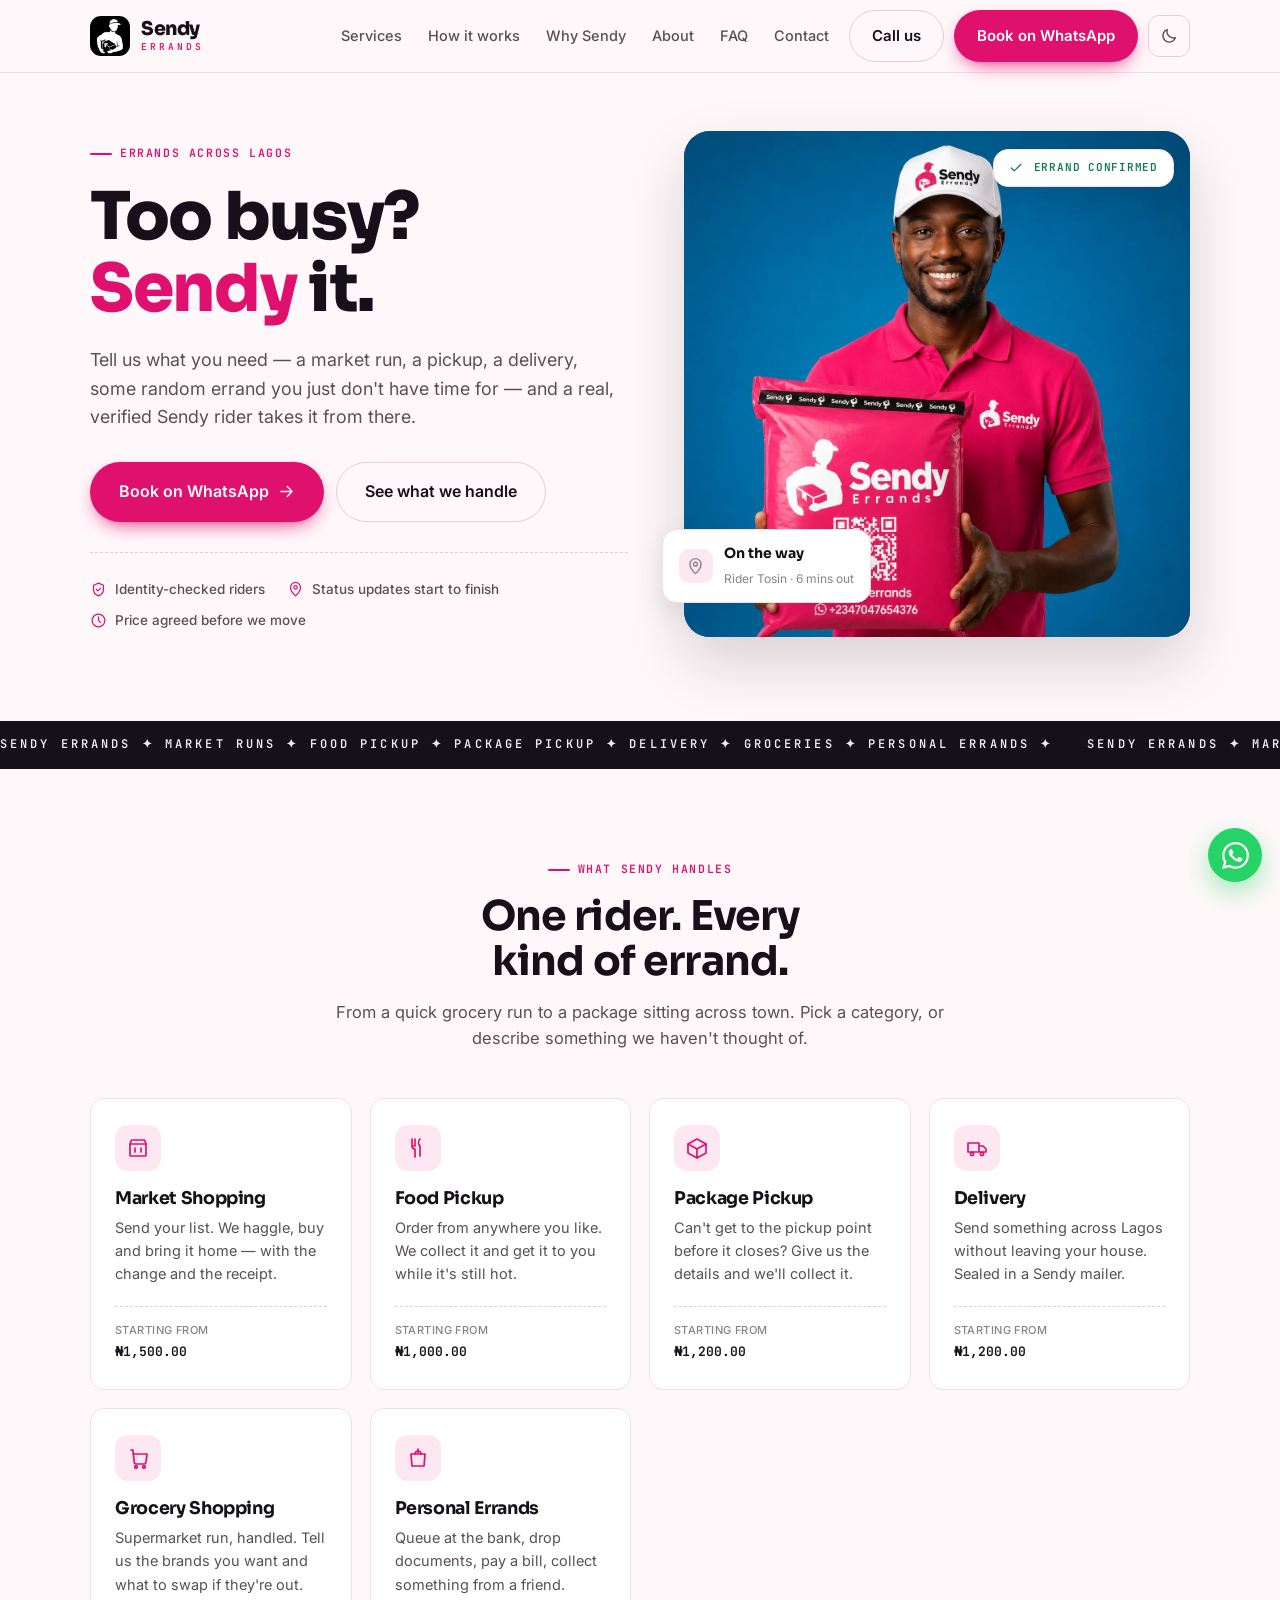
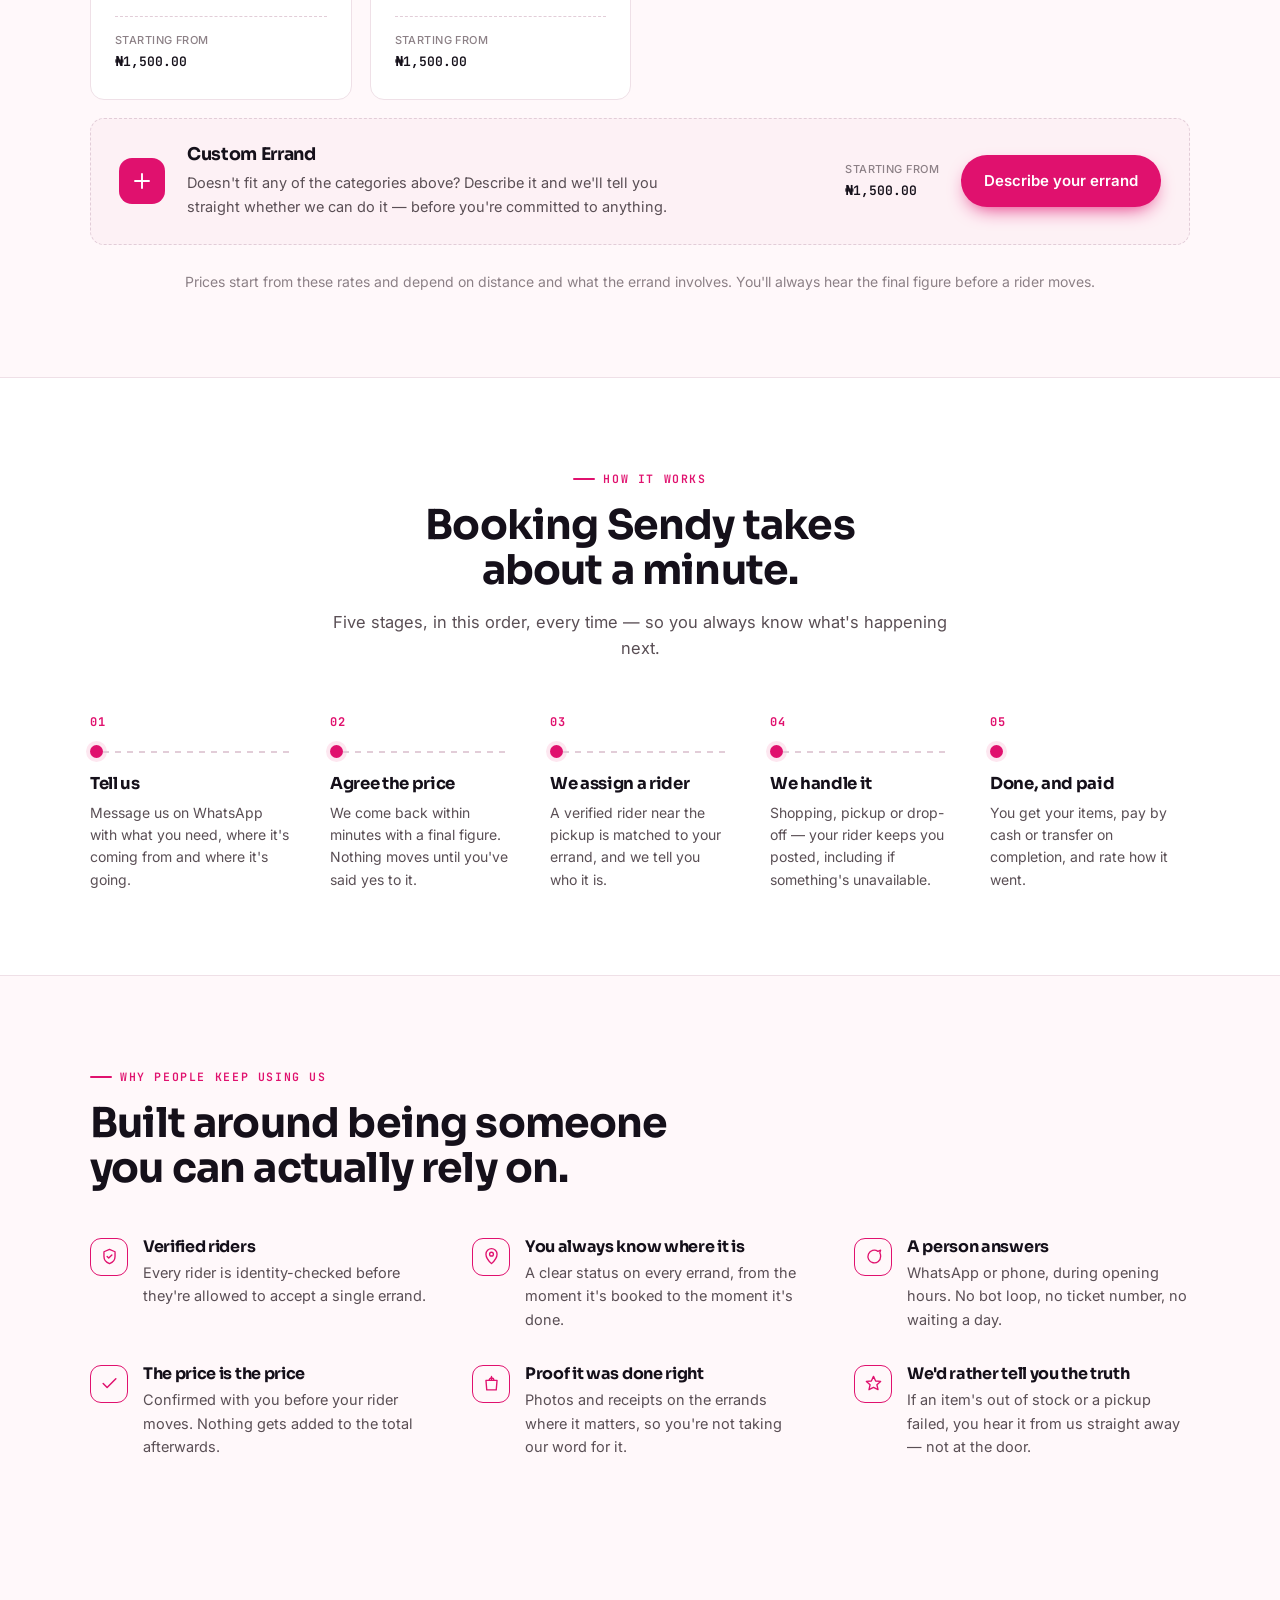
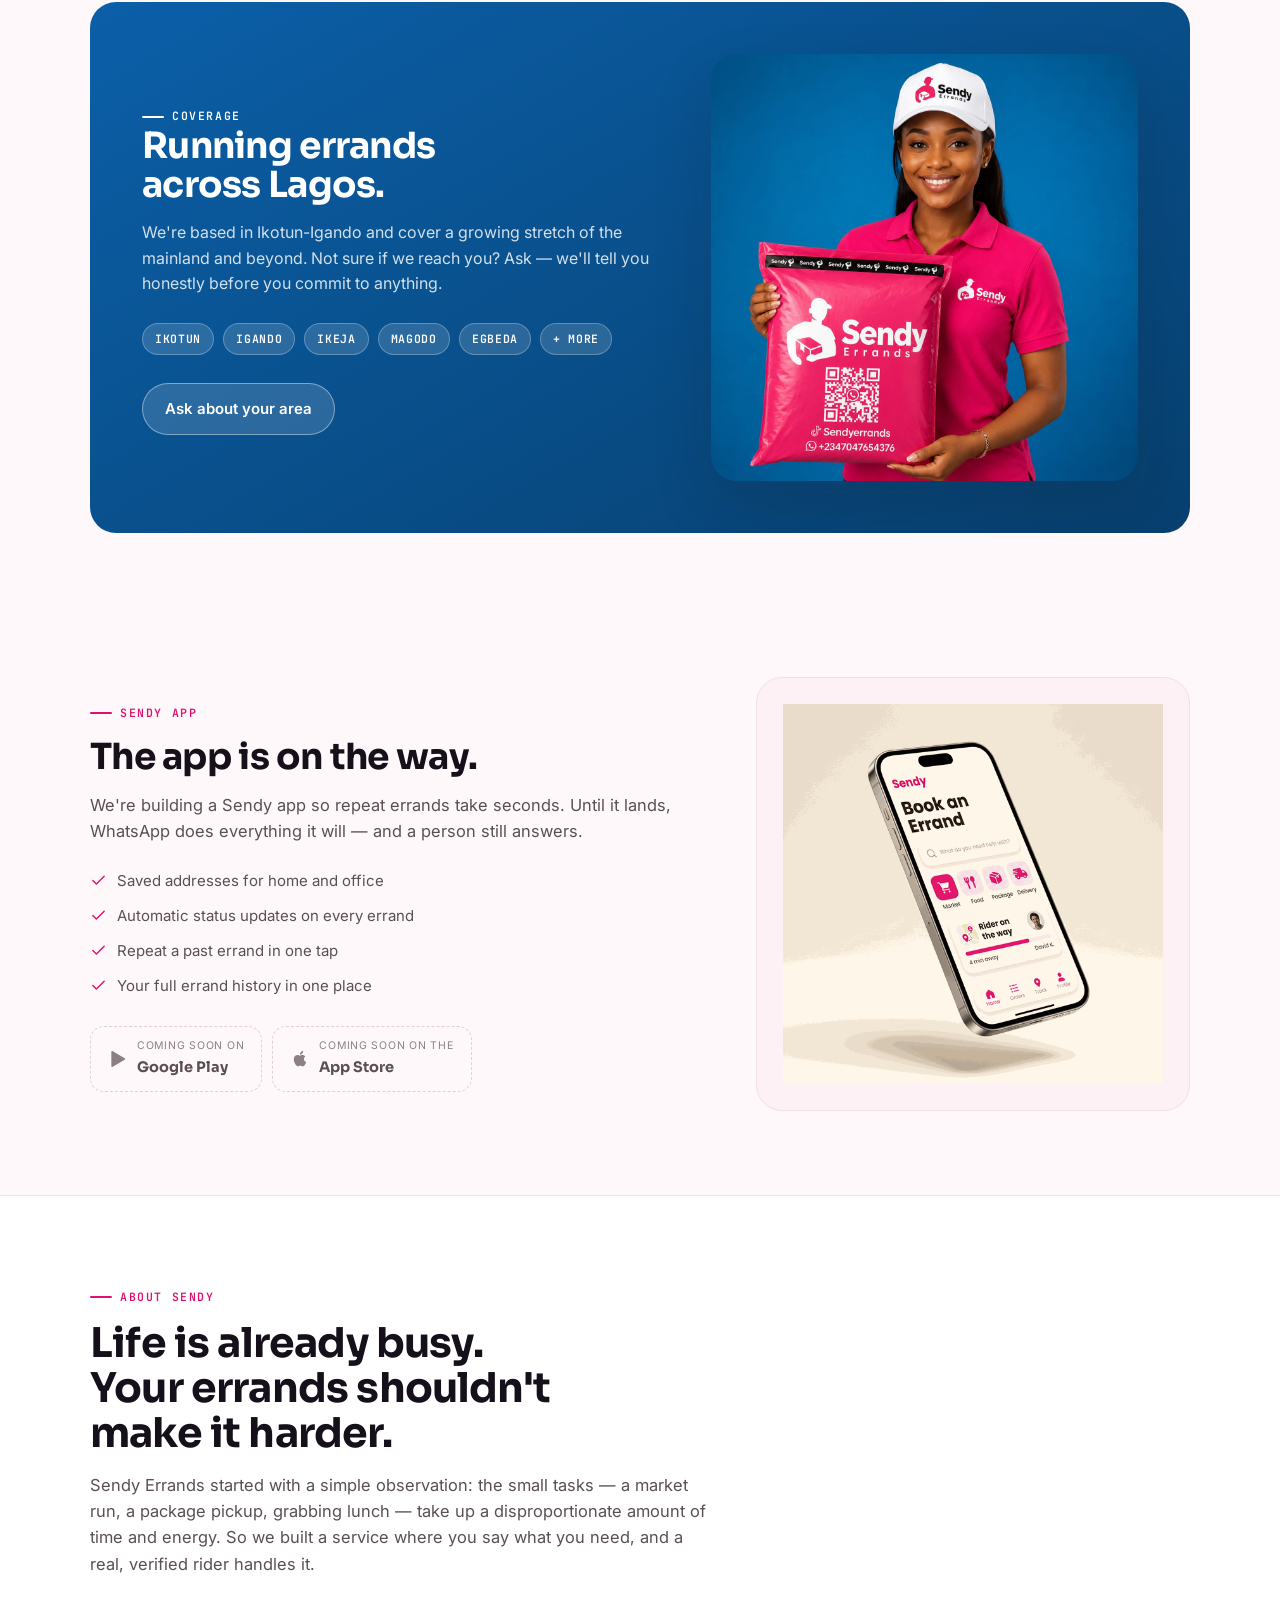
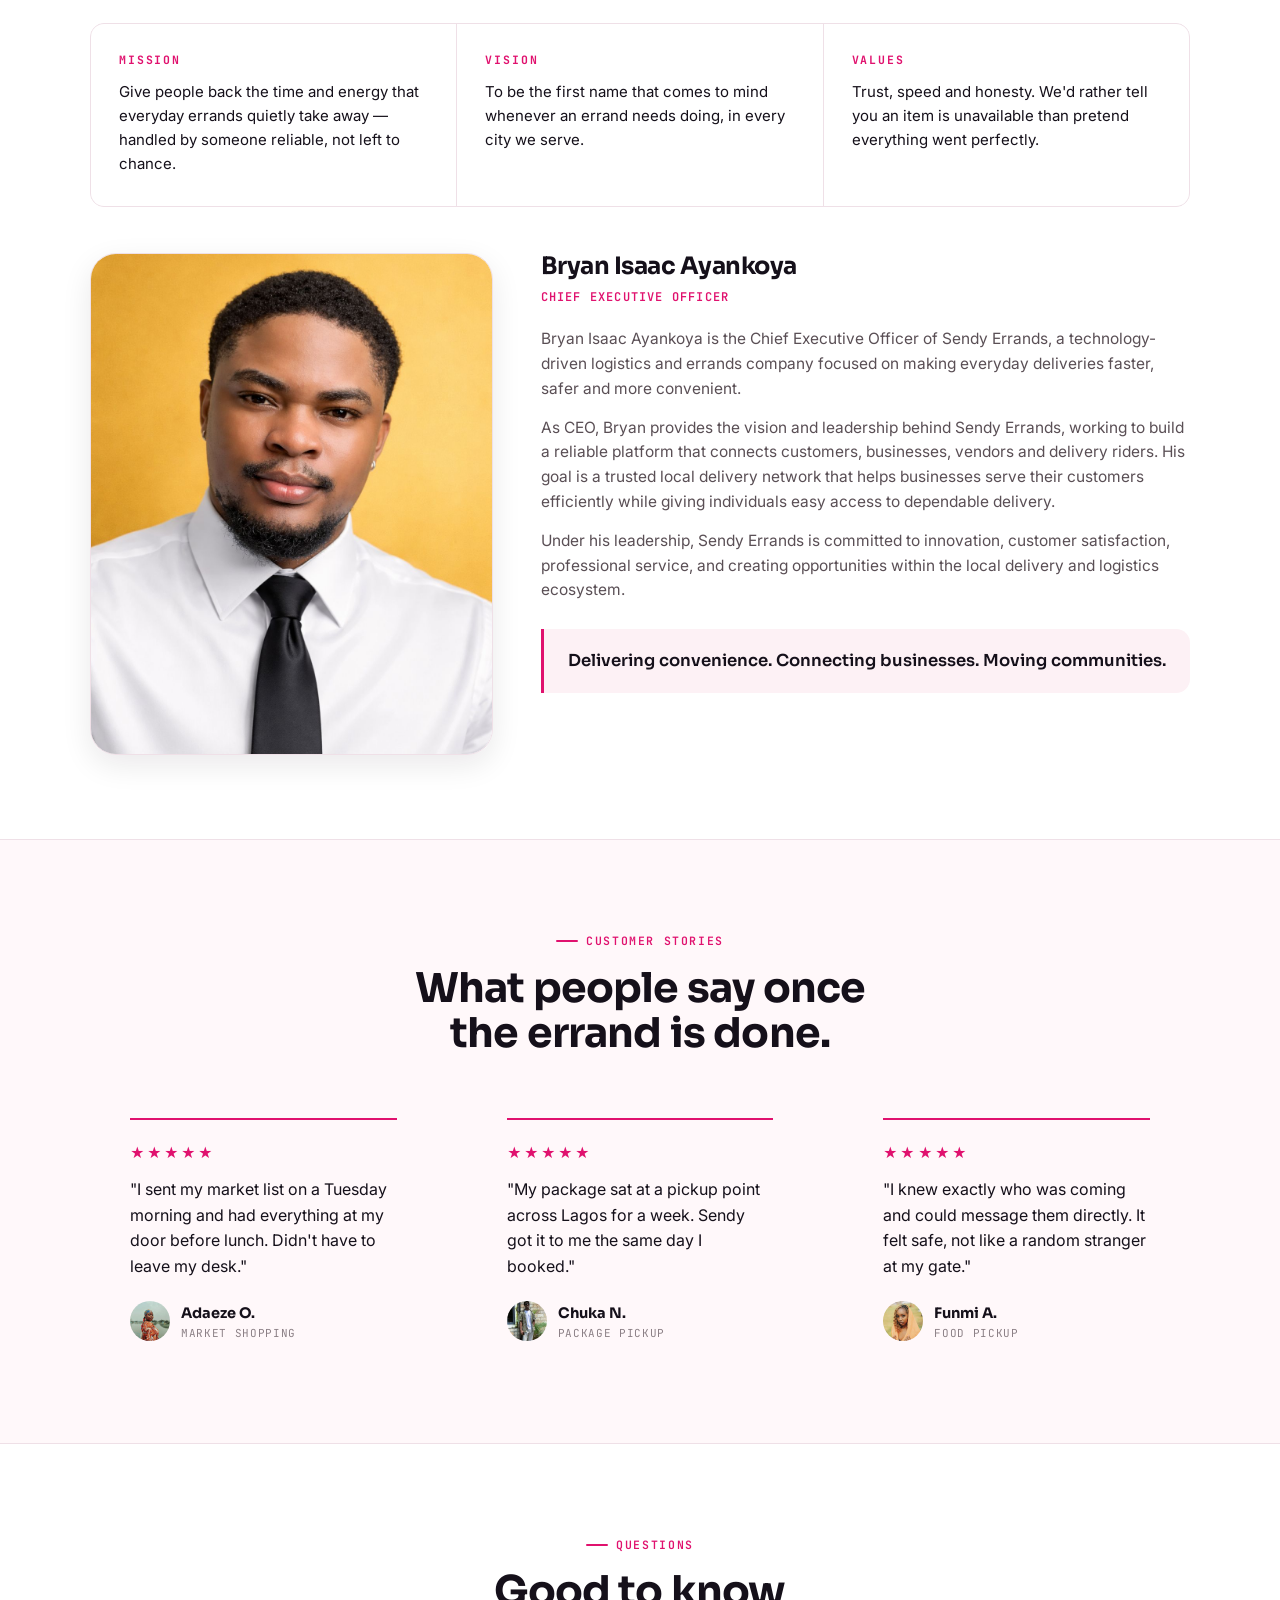
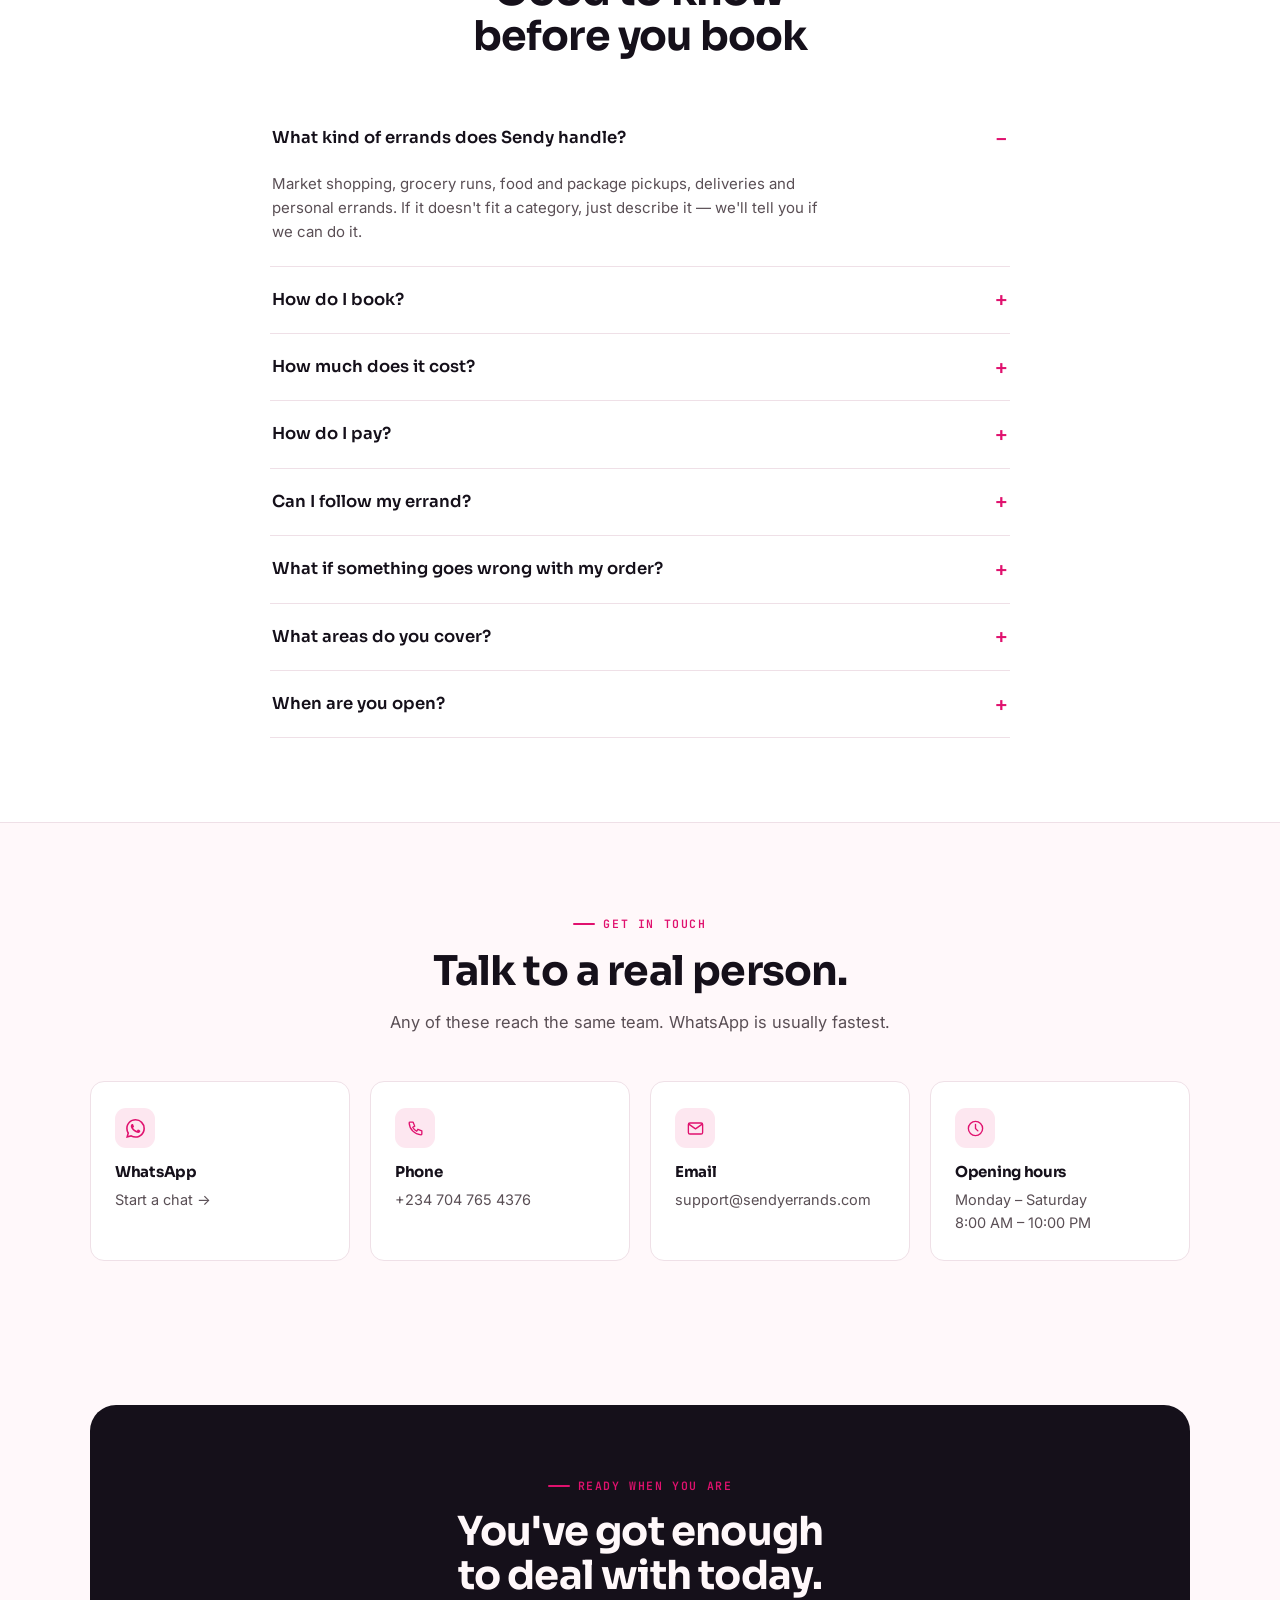
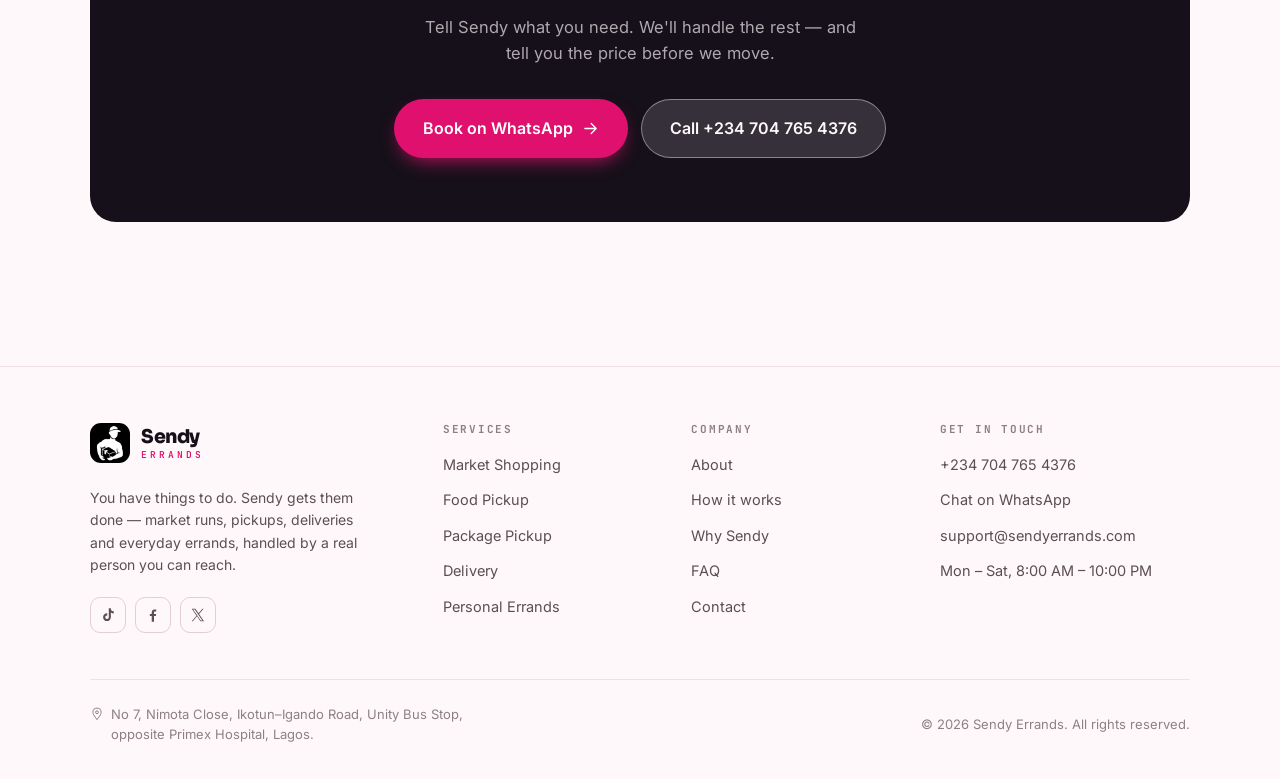
==== index.html @ 9f9f59c5 "Keep the reasoning out of the shipped page The comments explaining the removed stats strip ship to e" ====
<!doctype html>
<html lang="en">
<head>
<meta charset="utf-8">
<meta name="viewport" content="width=device-width, initial-scale=1, viewport-fit=cover">

<title>Sendy Errands | We handle the errands, you handle life</title>
<meta name="description" content="Market shopping, food and package pickups, deliveries and personal errands across Lagos — booked on WhatsApp in minutes and handled by a real, verified Sendy rider.">
<link rel="canonical" href="https://www.sendyerrands.online/">
<meta name="theme-color" content="#E0116E">

<meta property="og:type" content="website">
<meta property="og:site_name" content="Sendy Errands">
<meta property="og:title" content="Sendy Errands | We handle the errands, you handle life">
<meta property="og:description" content="Market shopping, food and package pickups, deliveries and personal errands across Lagos — booked on WhatsApp in minutes and handled by a real, verified Sendy rider.">
<meta property="og:url" content="https://www.sendyerrands.online/">
<meta property="og:image" content="https://www.sendyerrands.online/assets/images/team-female.jpg">
<meta name="twitter:card" content="summary_large_image">
<meta name="twitter:title" content="Sendy Errands | We handle the errands, you handle life">
<meta name="twitter:description" content="Market shopping, food and package pickups, deliveries and personal errands across Lagos — booked on WhatsApp in minutes and handled by a real, verified Sendy rider.">
<meta name="twitter:image" content="https://www.sendyerrands.online/assets/images/team-female.jpg">

<link rel="icon" href="assets/icons/favicon.png" type="image/png">
<link rel="apple-touch-icon" href="assets/icons/favicon.png">

<script>
/* Applies a saved theme choice before first paint, so a visitor who picked
   light doesn't get a flash of dark (or vice versa) on every page load.
   Wrapped in try/catch: localStorage throws in private windows and when
   site data is blocked, and the page must still render if it does.
   With nothing saved, no attribute is set and prefers-color-scheme decides. */
(function () {
  try {
    var t = localStorage.getItem('sendy-theme');
    if (t === 'light' || t === 'dark') {
      document.documentElement.setAttribute('data-theme', t);
    }
  } catch (e) {}
})();
</script>

<link rel="preconnect" href="https://fonts.googleapis.com">
<link rel="preconnect" href="https://fonts.gstatic.com" crossorigin>
<link rel="stylesheet" href="https://fonts.googleapis.com/css2?family=Sora:wght@500;600;700;800&family=Inter:wght@400;500;600;700&family=JetBrains+Mono:wght@500;600;700&display=swap">

<script type="application/ld+json">
{
  "@context": "https://schema.org",
  "@type": "LocalBusiness",
  "name": "Sendy Errands",
  "description": "Errand and personal assistance service handling market shopping, food and package pickups, deliveries and custom errands.",
  "url": "https://www.sendyerrands.online",
  "telephone": "+2347047654376",
  "email": "support@sendyerrands.com",
  "image": "https://www.sendyerrands.online/assets/images/team-female.jpg",
  "priceRange": "₦₦",
  "address": {
    "@type": "PostalAddress",
    "streetAddress": "No 7, Nimota Close, Ikotun–Igando Road, Unity Bus Stop, opposite Primex Hospital",
    "addressLocality": "Lagos",
    "addressCountry": "NG"
  },
  "areaServed": "Lagos, Nigeria",
  "openingHoursSpecification": {
    "@type": "OpeningHoursSpecification",
    "dayOfWeek": ["Monday","Tuesday","Wednesday","Thursday","Friday","Saturday"],
    "opens": "08:00",
    "closes": "22:00"
  },
  "sameAs": [
    "https://www.tiktok.com/@sendyerrands",
    "https://www.facebook.com/profile.php?id=100064867516467",
    "https://x.com/Sendyerrands"
  ]
}
</script>

<style>
/* ==========================================================================
   SENDY ERRANDS — marketing site
   Palette is taken from the real brand materials: the magenta poly-mailer
   and polo, the black tape strip across the mailer seal, and the cobalt
   studio backdrop the rider photography was shot on.
   ========================================================================== */

:root {
  /* Brand */
  --pink:         #E0116E;
  --pink-deep:    #9C0B4E;
  --pink-tint:    #FDE7F0;
  --cobalt:       #0B5FA8;
  --cobalt-deep:  #07406F;

  /* Neutrals — biased very slightly toward the magenta, never flat grey */
  --bg:           #FFF8FA;
  --surface:      #FFFFFF;
  --surface-2:    #FDF1F5;
  --text:         #15101A;
  --text-soft:    #5A4F55;
  --text-faint:   #8C8086;
  --line:         #EFE0E7;
  --line-strong:  #E2CDD8;
  --on-accent:    #FFFFFF;
  --tape:         #15101A;
  --tape-text:    #FFFFFF;
  --ok:           #0F7A4F;

  --shadow-sm: 0 1px 2px rgba(21,16,26,.06), 0 1px 1px rgba(21,16,26,.04);
  --shadow-md: 0 10px 30px rgba(21,16,26,.09);
  --shadow-lg: 0 26px 60px rgba(21,16,26,.16);

  --r-sm: 8px;
  --r-md: 14px;
  --r-lg: 26px;

  --font-display: 'Sora', 'Segoe UI', system-ui, sans-serif;
  --font-body:    'Inter', 'Segoe UI', system-ui, sans-serif;
  --font-mono:    'JetBrains Mono', ui-monospace, 'Cascadia Mono', monospace;

  --wrap: 1140px;
}

@media (prefers-color-scheme: dark) {
  :root:not([data-theme="light"]) {
    --pink:        #FF4E96;
    --pink-deep:   #E0116E;
    --pink-tint:   #2E1421;
    --cobalt:      #1A6FBD;
    --cobalt-deep: #0A2F52;

    --bg:          #120D11;
    --surface:     #1A1418;
    --surface-2:   #221A20;
    --text:        #FBF3F7;
    --text-soft:   #C0B2BA;
    --text-faint:  #928490;
    --line:        #2D2329;
    --line-strong: #3C2F37;
    --on-accent:   #1A0410;
    --tape:        #000000;
    --tape-text:   #FFFFFF;
    --ok:          #3FD99A;

    --shadow-sm: 0 1px 2px rgba(0,0,0,.5);
    --shadow-md: 0 10px 30px rgba(0,0,0,.55);
    --shadow-lg: 0 26px 60px rgba(0,0,0,.7);
  }
}

:root[data-theme="dark"] {
  --pink:        #FF4E96;
  --pink-deep:   #E0116E;
  --pink-tint:   #2E1421;
  --cobalt:      #1A6FBD;
  --cobalt-deep: #0A2F52;

  --bg:          #120D11;
  --surface:     #1A1418;
  --surface-2:   #221A20;
  --text:        #FBF3F7;
  --text-soft:   #C0B2BA;
  --text-faint:  #928490;
  --line:        #2D2329;
  --line-strong: #3C2F37;
  --on-accent:   #1A0410;
  --tape:        #000000;
  --tape-text:   #FFFFFF;
  --ok:          #3FD99A;

  --shadow-sm: 0 1px 2px rgba(0,0,0,.5);
  --shadow-md: 0 10px 30px rgba(0,0,0,.55);
  --shadow-lg: 0 26px 60px rgba(0,0,0,.7);
}

/* ---------- base ---------- */
*, *::before, *::after { box-sizing: border-box; }
html {
  scroll-behavior: smooth;
  color-scheme: light dark;
  /* the sticky header sits below this, so anchor targets clear it */
  scroll-padding-top: 88px;
}

body {
  margin: 0;
  background: var(--bg);
  color: var(--text);
  font-family: var(--font-body);
  font-size: 16px;
  line-height: 1.6;
  -webkit-font-smoothing: antialiased;
  /* landscape notches */
  padding-left: env(safe-area-inset-left, 0px);
  padding-right: env(safe-area-inset-right, 0px);
  overflow-x: hidden;
}

/* height:auto is load-bearing — the images carry width/height attributes,
   and without it the width shrinks to the container while the height stays
   pinned at the attribute value, stretching them vertically. */
img { max-width: 100%; height: auto; display: block; }
a { color: inherit; text-decoration: none; }
/* ol included — the steps list is an <ol>, and without this the native
   markers render alongside the designed 01–05 labels */
ul, ol { margin: 0; padding: 0; list-style: none; }

h1, h2, h3, h4 {
  font-family: var(--font-display);
  color: var(--text);
  margin: 0;
  line-height: 1.1;
  letter-spacing: -0.02em;
  text-wrap: balance;
}
p { margin: 0; color: var(--text-soft); }

:focus-visible {
  outline: 3px solid var(--pink);
  outline-offset: 3px;
  border-radius: 4px;
}

@media (prefers-reduced-motion: reduce) {
  *, *::before, *::after {
    animation-duration: .001ms !important;
    animation-iteration-count: 1 !important;
    transition-duration: .001ms !important;
    scroll-behavior: auto !important;
  }
}

.wrap {
  max-width: var(--wrap);
  margin: 0 auto;
  padding-inline: 20px;
}

.skip {
  position: absolute;
  left: -9999px;
}
.skip:focus {
  left: 12px;
  top: 12px;
  z-index: 200;
  background: var(--pink);
  color: var(--on-accent);
  padding: 10px 16px;
  border-radius: var(--r-sm);
}

/* ---------- shared bits ---------- */
.eyebrow {
  display: inline-flex;
  align-items: center;
  gap: 8px;
  font-family: var(--font-mono);
  font-size: 11.5px;
  font-weight: 600;
  letter-spacing: .14em;
  text-transform: uppercase;
  color: var(--pink);
}
.eyebrow::before {
  content: "";
  width: 22px;
  height: 2px;
  background: var(--pink);
  border-radius: 2px;
}

.btn {
  display: inline-flex;
  align-items: center;
  justify-content: center;
  gap: 9px;
  font-family: var(--font-body);
  font-size: 15px;
  font-weight: 600;
  padding: 13px 22px;
  border-radius: 999px;
  border: 1.5px solid transparent;
  cursor: pointer;
  transition: transform .15s ease, background .2s ease, border-color .2s ease, color .2s ease;
  white-space: nowrap;
}
.btn:hover { transform: translateY(-1px); }
.btn svg { flex: none; }

.btn--pink {
  background: var(--pink);
  color: var(--on-accent);
  box-shadow: 0 8px 20px -8px var(--pink);
}
.btn--pink:hover { background: var(--pink-deep); }

.btn--ghost {
  border-color: var(--line-strong);
  color: var(--text);
  background: transparent;
}
.btn--ghost:hover { border-color: var(--pink); color: var(--pink); }

.btn--light {
  background: rgba(255,255,255,.14);
  border-color: rgba(255,255,255,.4);
  color: #fff;
}
.btn--light:hover { background: rgba(255,255,255,.24); }

/* The literals above are safe on the coverage band, which is always a dark
   cobalt. The final CTA is not: it sits on var(--text), which inverts to a
   near-white panel in dark mode, leaving white-on-white. This derives from
   the same tokens as that panel, so it reads in both themes. */
.final .btn--light {
  background: color-mix(in srgb, var(--bg) 14%, transparent);
  border-color: color-mix(in srgb, var(--bg) 42%, transparent);
  color: var(--bg);
}
.final .btn--light:hover { background: color-mix(in srgb, var(--bg) 24%, transparent); }

.btn--lg { padding: 16px 28px; font-size: 16px; }

/* ---------- header ---------- */
.site-head {
  position: sticky;
  top: 0;
  z-index: 100;
  background: color-mix(in srgb, var(--bg) 88%, transparent);
  backdrop-filter: blur(14px);
  border-bottom: 1px solid var(--line);
  /* the bar itself covers the notch rather than sitting under it */
  padding-top: env(safe-area-inset-top, 0px);
}
.site-head__in {
  display: flex;
  align-items: center;
  gap: 20px;
  height: 72px;
}

.brand {
  display: inline-flex;
  align-items: center;
  gap: 11px;
  margin-right: auto;
}
.brand img {
  width: 40px;
  height: 40px;
  border-radius: 11px;
  background: var(--tape);
}
.brand__name {
  display: flex;
  flex-direction: column;
  line-height: 1;
}
.brand__name b {
  font-family: var(--font-display);
  font-size: 19px;
  font-weight: 800;
  letter-spacing: -0.02em;
}
.brand__name span {
  font-family: var(--font-mono);
  font-size: 9.5px;
  font-weight: 600;
  letter-spacing: .32em;
  text-transform: uppercase;
  color: var(--pink);
  margin-top: 3px;
}

.nav {
  display: flex;
  gap: 26px;
  font-size: 14.5px;
  font-weight: 500;
  color: var(--text-soft);
}
.nav a { transition: color .18s ease; }
.nav a:hover { color: var(--pink); }

.head-cta { display: flex; align-items: center; gap: 10px; }

.theme-btn {
  width: 42px;
  height: 42px;
  flex: none;
  border-radius: 11px;
  border: 1.5px solid var(--line-strong);
  background: transparent;
  color: var(--text-soft);
  display: grid;
  place-items: center;
  transition: color .2s ease, border-color .2s ease;
}
.theme-btn:hover { color: var(--pink); border-color: var(--pink); }
.theme-btn svg { grid-area: 1 / 1; }

/* The icon shows the theme you'd switch TO, and has to track the resolved
   theme across the same three states the tokens do: system default, an
   explicit light choice, and an explicit dark choice. */
.theme-btn .i-sun { display: none; }
.theme-btn .i-moon { display: block; }

@media (prefers-color-scheme: dark) {
  :root:not([data-theme="light"]) .theme-btn .i-sun { display: block; }
  :root:not([data-theme="light"]) .theme-btn .i-moon { display: none; }
}
:root[data-theme="dark"] .theme-btn .i-sun { display: block; }
:root[data-theme="dark"] .theme-btn .i-moon { display: none; }
:root[data-theme="light"] .theme-btn .i-sun { display: none; }
:root[data-theme="light"] .theme-btn .i-moon { display: block; }

.burger {
  display: none;
  width: 42px;
  height: 42px;
  border-radius: 11px;
  border: 1.5px solid var(--line-strong);
  background: transparent;
  flex-direction: column;
  justify-content: center;
  align-items: center;
  gap: 4px;
}
.burger span {
  width: 17px;
  height: 1.8px;
  background: var(--text);
  border-radius: 2px;
}

.mobile-nav {
  display: none;
  border-bottom: 1px solid var(--line);
  background: var(--surface);
  padding: 8px 20px 18px;
}
.mobile-nav[data-open="true"] { display: block; }
.mobile-nav a {
  display: block;
  padding: 12px 2px;
  font-size: 15.5px;
  font-weight: 500;
  border-bottom: 1px solid var(--line);
}
.mobile-nav .btn { width: 100%; margin-top: 14px; }

@media (max-width: 940px) {
  .nav { display: none; }
  .head-cta .btn--ghost { display: none; }
  .burger { display: flex; }
}
@media (max-width: 460px) {
  .head-cta .btn--pink { display: none; }
}

/* ---------- hero ---------- */
.hero { padding: 58px 0 10px; }
.hero__grid {
  display: grid;
  grid-template-columns: 1.03fr .97fr;
  gap: 56px;
  align-items: center;
}
.hero h1 {
  font-size: clamp(38px, 6.4vw, 66px);
  font-weight: 800;
  margin: 18px 0 0;
}
.hero h1 em {
  font-style: normal;
  color: var(--pink);
}
.hero__lead {
  font-size: clamp(16.5px, 1.4vw, 18.5px);
  max-width: 34rem;
  margin-top: 20px;
}
.hero__ctas {
  display: flex;
  flex-wrap: wrap;
  gap: 12px;
  margin-top: 30px;
}
.hero__chips {
  display: flex;
  flex-wrap: wrap;
  gap: 10px 22px;
  margin-top: 30px;
  padding-top: 26px;
  border-top: 1px dashed var(--line-strong);
}
.chip {
  display: inline-flex;
  align-items: center;
  gap: 8px;
  font-size: 13.5px;
  font-weight: 500;
  color: var(--text-soft);
}
.chip svg { color: var(--pink); flex: none; }

/* hero photo — set on the cobalt the real photos were shot against */
.hero__visual { position: relative; }
.hero__photo {
  position: relative;
  border-radius: var(--r-lg);
  overflow: hidden;
  background: linear-gradient(168deg, var(--cobalt) 0%, var(--cobalt-deep) 100%);
  box-shadow: var(--shadow-lg);
  aspect-ratio: 1 / 1;
}
.hero__photo img {
  width: 100%;
  height: 100%;
  object-fit: cover;
  object-position: center 18%;
}

.float {
  position: absolute;
  display: flex;
  align-items: center;
  gap: 11px;
  background: var(--surface);
  border: 1px solid var(--line);
  border-radius: 15px;
  padding: 12px 16px;
  box-shadow: var(--shadow-md);
}
.float strong {
  display: block;
  font-family: var(--font-display);
  font-size: 14px;
  font-weight: 700;
}
.float span {
  font-size: 12px;
  color: var(--text-faint);
}
.float__icon {
  width: 34px;
  height: 34px;
  border-radius: 10px;
  background: var(--pink-tint);
  color: var(--pink);
  display: grid;
  place-items: center;
  flex: none;
}
.float--status { left: -22px; bottom: 34px; }

.float--pill {
  right: 16px;
  top: 18px;
  padding: 9px 15px;
  font-family: var(--font-mono);
  font-size: 11px;
  font-weight: 600;
  letter-spacing: .07em;
  text-transform: uppercase;
  color: var(--ok);
}
.float--pill svg { color: var(--ok); }

@media (max-width: 900px) {
  .hero__grid { grid-template-columns: 1fr; gap: 40px; }
  .hero__visual { max-width: 460px; }
  .float--status { left: 8px; }
}

/* ---------- stats ----------
   Unused for now — kept ready for a figures strip sourced from the database. */
.stats {
  display: grid;
  grid-template-columns: repeat(3, 1fr);
  gap: 18px;
  margin-top: 54px;
  padding: 28px 30px;
  background: var(--surface);
  border: 1px solid var(--line);
  border-radius: var(--r-lg);
  box-shadow: var(--shadow-sm);
}
.stat__n {
  font-family: var(--font-display);
  font-size: clamp(26px, 3.6vw, 38px);
  font-weight: 800;
  letter-spacing: -0.03em;
  color: var(--pink);
  font-variant-numeric: tabular-nums;
  line-height: 1;
}
.stat__l {
  font-size: 13px;
  color: var(--text-faint);
  margin-top: 8px;
}
@media (max-width: 620px) {
  .stats { grid-template-columns: 1fr; gap: 22px; padding: 24px; text-align: center; }
}

/* ---------- tape strip (the black seal across the real mailer) ---------- */
.tape {
  margin-top: 74px;
  background: var(--tape);
  overflow: hidden;
  padding: 13px 0;
  border-block: 1px solid var(--tape);
}
.tape__run {
  display: flex;
  gap: 34px;
  width: max-content;
  animation: slide 34s linear infinite;
}
.tape__run span {
  font-family: var(--font-mono);
  font-size: 12px;
  font-weight: 600;
  letter-spacing: .26em;
  text-transform: uppercase;
  color: var(--tape-text);
  white-space: nowrap;
  opacity: .92;
}
@keyframes slide {
  from { transform: translateX(0); }
  to   { transform: translateX(-50%); }
}

/* ---------- generic section ---------- */
.sec { padding: 84px 0; }
.sec--tight { padding: 60px 0; }
.sec--paper {
  background: var(--surface);
  border-block: 1px solid var(--line);
}

.sec-head { max-width: 620px; }
.sec-head--mid { margin-inline: auto; text-align: center; }
.sec-head h2 {
  font-size: clamp(27px, 3.6vw, 41px);
  font-weight: 700;
  margin: 15px 0 0;
}
.sec-head p { margin-top: 15px; font-size: 16.5px; }

@media (max-width: 768px) {
  .sec { padding: 60px 0; }
}

/* ---------- services ---------- */
.svc-grid {
  display: grid;
  grid-template-columns: repeat(auto-fit, minmax(255px, 1fr));
  gap: 18px;
  margin-top: 46px;
}
.svc {
  display: flex;
  flex-direction: column;
  background: var(--surface);
  border: 1px solid var(--line);
  border-radius: var(--r-md);
  padding: 26px 24px;
  transition: border-color .2s ease, transform .2s ease, box-shadow .2s ease;
}
.svc:hover {
  border-color: var(--pink);
  transform: translateY(-3px);
  box-shadow: var(--shadow-md);
}
.svc__icon {
  width: 46px;
  height: 46px;
  border-radius: 13px;
  background: var(--pink-tint);
  color: var(--pink);
  display: grid;
  place-items: center;
  margin-bottom: 18px;
}
.svc h3 {
  font-size: 17.5px;
  font-weight: 700;
}
.svc p {
  font-size: 14.5px;
  margin-top: 8px;
  flex: 1;
}
.svc__price {
  display: block;
  margin-top: 20px;
  padding-top: 15px;
  border-top: 1px dashed var(--line-strong);
  font-family: var(--font-mono);
  font-size: 13px;
  font-weight: 600;
  color: var(--text);
  font-variant-numeric: tabular-nums;
}
.svc__price small {
  display: block;
  font-family: var(--font-body);
  font-size: 11px;
  font-weight: 500;
  letter-spacing: .04em;
  text-transform: uppercase;
  color: var(--text-faint);
  margin-bottom: 3px;
}

/* the catch-all: deliberately spans the row instead of orphaning as a 7th peer,
   and takes the waybill cut-line treatment rather than another card fill */
.svc-any {
  grid-column: 1 / -1;
  display: flex;
  align-items: center;
  gap: 22px;
  border: 1.5px dashed var(--line-strong);
  border-radius: var(--r-md);
  background: var(--surface-2);
  padding: 26px 28px;
}
.svc-any__icon {
  width: 46px;
  height: 46px;
  flex: none;
  border-radius: 13px;
  background: var(--pink);
  color: var(--on-accent);
  display: grid;
  place-items: center;
}
.svc-any__txt { flex: 1; min-width: 0; }
.svc-any h3 { font-size: 17.5px; font-weight: 700; }
.svc-any p { font-size: 14.5px; margin-top: 7px; max-width: 58ch; }
.svc-any__price {
  font-family: var(--font-mono);
  font-size: 13px;
  font-weight: 600;
  color: var(--text);
  font-variant-numeric: tabular-nums;
  white-space: nowrap;
}
.svc-any__price small {
  display: block;
  font-family: var(--font-body);
  font-size: 11px;
  font-weight: 500;
  letter-spacing: .04em;
  text-transform: uppercase;
  color: var(--text-faint);
  margin-bottom: 3px;
}
@media (max-width: 720px) {
  .svc-any { flex-wrap: wrap; gap: 16px; }
  .svc-any__txt { flex-basis: 100%; }
}

.svc-note {
  margin-top: 26px;
  font-size: 14px;
  color: var(--text-faint);
  text-align: center;
}

/* ---------- steps: a real 5-stage sequence, so it is numbered ---------- */
.steps {
  display: grid;
  grid-template-columns: repeat(5, 1fr);
  gap: 0;
  margin-top: 52px;
}
.step {
  position: relative;
  padding: 0 20px 0 0;
}
.step + .step { padding-left: 20px; }
.step__n {
  font-family: var(--font-mono);
  font-size: 12px;
  font-weight: 700;
  letter-spacing: .1em;
  color: var(--pink);
  display: block;
}
.step__rail {
  display: flex;
  align-items: center;
  gap: 0;
  margin: 13px 0 17px;
}
.step__dot {
  width: 13px;
  height: 13px;
  border-radius: 50%;
  background: var(--pink);
  flex: none;
  box-shadow: 0 0 0 4px var(--pink-tint);
}
.step__line {
  position: relative;
  height: 2px;
  flex: 1;
  background: repeating-linear-gradient(90deg, var(--line-strong) 0 6px, transparent 6px 12px);
}
.step:last-child .step__line { display: none; }
.step h3 { font-size: 16.5px; font-weight: 700; }
.step p { font-size: 14px; margin-top: 8px; }

@media (max-width: 980px) {
  .steps { grid-template-columns: repeat(2, 1fr); gap: 32px 24px; }
  .step, .step + .step { padding: 0; }
  .step__line { display: none; }
}
@media (max-width: 560px) {
  .steps { grid-template-columns: 1fr; gap: 26px; }
}

/* Scroll-driven reveal for the five stages. The connector fills as you
   scroll, so the section performs the sequence it describes.

   Guarded twice: browsers without scroll-driven animation support, and
   anyone who prefers reduced motion, get the finished state straight away.
   Steps rest at .25 opacity rather than 0, so no copy is ever invisible
   even if an animation never runs. */
@supports (animation-timeline: view()) {
  @media (prefers-reduced-motion: no-preference) {
    .step {
      animation: step-rise linear both;
      animation-timeline: view();
      animation-range: entry 5% cover 30%;
    }
    .step__dot {
      animation: step-dot linear both;
      animation-timeline: view();
      animation-range: entry 5% cover 30%;
    }
    .step__line::after {
      content: "";
      position: absolute;
      inset: 0;
      border-radius: 2px;
      background: var(--pink);
      transform-origin: left center;
      animation: step-rail linear both;
      animation-timeline: view();
      animation-range: entry 10% cover 38%;
    }
  }
}

@keyframes step-rise {
  from { opacity: .25; transform: translateY(16px); }
  to   { opacity: 1;   transform: translateY(0); }
}
@keyframes step-dot {
  from { transform: scale(.35); box-shadow: 0 0 0 0 var(--pink-tint); }
  to   { transform: scale(1);   box-shadow: 0 0 0 4px var(--pink-tint); }
}
@keyframes step-rail {
  from { transform: scaleX(0); }
  to   { transform: scaleX(1); }
}

/* ---------- trust: plain rows, deliberately not more cards ---------- */
.trust-grid {
  display: grid;
  grid-template-columns: repeat(auto-fit, minmax(290px, 1fr));
  gap: 34px 46px;
  margin-top: 46px;
}
.trust {
  display: flex;
  gap: 15px;
}
.trust__icon {
  width: 38px;
  height: 38px;
  flex: none;
  border-radius: 11px;
  border: 1.5px solid var(--pink);
  color: var(--pink);
  display: grid;
  place-items: center;
}
.trust h3 { font-size: 16px; font-weight: 700; }
.trust p { font-size: 14.5px; margin-top: 6px; }

/* ---------- coverage band ---------- */
.band {
  display: grid;
  grid-template-columns: 1fr .82fr;
  gap: 48px;
  align-items: center;
  background: linear-gradient(150deg, var(--cobalt) 0%, var(--cobalt-deep) 100%);
  border-radius: var(--r-lg);
  padding: 52px;
  overflow: hidden;
}
.band h2 { color: #fff; font-size: clamp(25px, 3.2vw, 36px); font-weight: 700; }
.band p { color: rgba(255,255,255,.82); margin-top: 15px; }
.band .eyebrow { color: #fff; }
.band .eyebrow::before { background: #fff; }
.band__ctas { display: flex; flex-wrap: wrap; gap: 12px; margin-top: 28px; }
.band__photo {
  border-radius: var(--r-lg);
  overflow: hidden;
  box-shadow: var(--shadow-lg);
}
/* pinned so swapping in a differently-proportioned photo can't reshape the band */
.band__photo img {
  width: 100%;
  aspect-ratio: 1 / 1;
  object-fit: cover;
}
.band__list {
  display: flex;
  flex-wrap: wrap;
  gap: 9px;
  margin-top: 26px;
}
.band__list span {
  font-family: var(--font-mono);
  font-size: 11.5px;
  font-weight: 600;
  letter-spacing: .06em;
  color: #fff;
  background: rgba(255,255,255,.14);
  border: 1px solid rgba(255,255,255,.26);
  padding: 6px 12px;
  border-radius: 999px;
}
@media (max-width: 860px) {
  .band { grid-template-columns: 1fr; padding: 36px; gap: 32px; }
  .band__photo { max-width: 380px; }
}
@media (max-width: 460px) {
  .band { padding: 28px 22px; }
}

/* ---------- app ---------- */
.app {
  display: grid;
  grid-template-columns: 1fr .7fr;
  gap: 46px;
  align-items: center;
}
.app__benefits { display: grid; gap: 11px; margin-top: 24px; }
.app__benefits li {
  display: flex;
  align-items: center;
  gap: 10px;
  font-size: 15px;
  color: var(--text-soft);
}
.app__benefits svg { color: var(--pink); flex: none; }
.app__soon {
  display: flex;
  flex-wrap: wrap;
  gap: 10px;
  margin-top: 28px;
}
.soon-tag {
  display: inline-flex;
  align-items: center;
  gap: 9px;
  border: 1.5px dashed var(--line-strong);
  border-radius: var(--r-md);
  padding: 11px 17px;
  color: var(--text-faint);
}
.soon-tag small {
  display: block;
  font-size: 10.5px;
  letter-spacing: .07em;
  text-transform: uppercase;
}
.soon-tag b {
  font-family: var(--font-display);
  font-size: 14.5px;
  color: var(--text-soft);
}
.app__shot {
  background: var(--surface-2);
  border: 1px solid var(--line);
  border-radius: var(--r-lg);
  padding: 26px;
  display: grid;
  place-items: center;
}
@media (max-width: 860px) {
  .app { grid-template-columns: 1fr; gap: 34px; }
  .app__shot { max-width: 360px; }
}

/* ---------- leadership ---------- */
.ceo {
  display: grid;
  grid-template-columns: .62fr 1fr;
  gap: 48px;
  align-items: start;
  margin-top: 46px;
}
.ceo__photo {
  border-radius: var(--r-lg);
  overflow: hidden;
  border: 1px solid var(--line);
  box-shadow: var(--shadow-md);
}
.ceo__photo img { width: 100%; height: auto; aspect-ratio: 4 / 5; object-fit: cover; }
.ceo h3 { font-size: 24px; font-weight: 700; }
.ceo__role {
  font-family: var(--font-mono);
  font-size: 12px;
  font-weight: 600;
  letter-spacing: .1em;
  text-transform: uppercase;
  color: var(--pink);
  margin-top: 9px;
}
.ceo__body { display: grid; gap: 14px; margin-top: 20px; }
.ceo__body p { font-size: 15.5px; }
.ceo__quote {
  margin-top: 26px;
  padding: 20px 24px;
  border-left: 3px solid var(--pink);
  background: var(--surface-2);
  border-radius: 0 var(--r-md) var(--r-md) 0;
  font-family: var(--font-display);
  font-size: 16.5px;
  font-weight: 600;
  color: var(--text);
  line-height: 1.45;
}
@media (max-width: 800px) {
  .ceo { grid-template-columns: 1fr; gap: 30px; }
  .ceo__photo { max-width: 320px; }
}

/* ---------- pillars (mission/vision/values) ---------- */
.pillars {
  display: grid;
  grid-template-columns: repeat(auto-fit, minmax(250px, 1fr));
  gap: 1px;
  margin-top: 46px;
  background: var(--line);
  border: 1px solid var(--line);
  border-radius: var(--r-md);
  overflow: hidden;
}
.pillar { background: var(--surface); padding: 30px 28px; }
.pillar h3 {
  font-family: var(--font-mono);
  font-size: 11.5px;
  font-weight: 700;
  letter-spacing: .16em;
  text-transform: uppercase;
  color: var(--pink);
}
.pillar p { margin-top: 13px; font-size: 15px; color: var(--text); }

/* ---------- testimonials ---------- */
.quotes {
  display: grid;
  grid-template-columns: repeat(auto-fit, minmax(280px, 1fr));
  gap: 30px;
  margin-top: 46px;
}
.quote { border-top: 2px solid var(--pink); padding-top: 22px; }
.quote__stars {
  color: var(--pink);
  font-size: 14px;
  letter-spacing: .15em;
}
.quote blockquote {
  margin: 13px 0 0;
  font-size: 16px;
  line-height: 1.6;
  color: var(--text);
}
.quote__who {
  display: flex;
  align-items: center;
  gap: 11px;
  margin-top: 20px;
}
.quote__who img {
  width: 40px;
  height: 40px;
  border-radius: 50%;
  object-fit: cover;
}
.quote__who b { font-family: var(--font-display); font-size: 14.5px; }
.quote__who span {
  display: block;
  font-family: var(--font-mono);
  font-size: 11px;
  letter-spacing: .06em;
  text-transform: uppercase;
  color: var(--text-faint);
}

/* ---------- faq ---------- */
.faq { max-width: 740px; margin: 46px auto 0; }
.faq details {
  border-bottom: 1px solid var(--line);
}
.faq summary {
  display: flex;
  align-items: center;
  justify-content: space-between;
  gap: 18px;
  padding: 20px 2px;
  cursor: pointer;
  font-family: var(--font-display);
  font-size: 16.5px;
  font-weight: 600;
  list-style: none;
}
.faq summary::-webkit-details-marker { display: none; }
.faq summary::after {
  content: "+";
  font-family: var(--font-mono);
  font-size: 21px;
  font-weight: 500;
  color: var(--pink);
  flex: none;
  line-height: 1;
}
.faq details[open] summary::after { content: "–"; }
.faq details p {
  padding: 0 2px 22px;
  font-size: 15px;
  max-width: 62ch;
}

/* ---------- contact ---------- */
.contact {
  display: grid;
  grid-template-columns: repeat(auto-fit, minmax(230px, 1fr));
  gap: 20px;
  margin-top: 46px;
}
.ccard {
  background: var(--surface);
  border: 1px solid var(--line);
  border-radius: var(--r-md);
  padding: 26px 24px;
  transition: border-color .2s ease;
}
.ccard:hover { border-color: var(--pink); }
.ccard__icon {
  width: 40px;
  height: 40px;
  border-radius: 11px;
  background: var(--pink-tint);
  color: var(--pink);
  display: grid;
  place-items: center;
  margin-bottom: 16px;
}
.ccard h3 { font-size: 15px; font-weight: 700; }
.ccard a, .ccard p {
  display: block;
  margin-top: 7px;
  font-size: 14.5px;
  color: var(--text-soft);
  word-break: break-word;
}
.ccard a:hover { color: var(--pink); }

/* ---------- final cta ---------- */
.final {
  background: var(--text);
  border-radius: var(--r-lg);
  padding: 64px 48px;
  text-align: center;
}
.final h2 {
  color: var(--bg);
  font-size: clamp(26px, 3.6vw, 40px);
  font-weight: 700;
  max-width: 17ch;
  margin: 15px auto 0;
}
.final p {
  color: color-mix(in srgb, var(--bg) 66%, transparent);
  max-width: 44ch;
  margin: 16px auto 0;
  font-size: 16.5px;
}
.final__ctas {
  display: flex;
  flex-wrap: wrap;
  gap: 13px;
  justify-content: center;
  margin-top: 32px;
}
.final .eyebrow { color: var(--pink); }
.final .eyebrow::before { background: var(--pink); }
@media (max-width: 560px) { .final { padding: 44px 24px; } }

/* ---------- footer ---------- */
.foot {
  border-top: 1px solid var(--line);
  margin-top: 84px;
  padding: 56px 0 34px;
}
.foot__grid {
  display: grid;
  grid-template-columns: 1.5fr 1fr 1fr 1.2fr;
  gap: 40px;
}
.foot__about { max-width: 30ch; font-size: 14px; margin-top: 16px; }
.foot h4 {
  font-family: var(--font-mono);
  font-size: 11px;
  font-weight: 700;
  letter-spacing: .16em;
  text-transform: uppercase;
  color: var(--text-faint);
  margin-bottom: 16px;
}
.foot li { margin-bottom: 10px; }
.foot li a, .foot li span {
  font-size: 14.5px;
  color: var(--text-soft);
}
.foot li a:hover { color: var(--pink); }
.socials { display: flex; gap: 9px; margin-top: 20px; }
.socials a {
  width: 36px;
  height: 36px;
  border-radius: 10px;
  border: 1px solid var(--line-strong);
  color: var(--text-soft);
  display: grid;
  place-items: center;
  transition: all .2s ease;
}
.socials a:hover {
  background: var(--pink);
  border-color: var(--pink);
  color: var(--on-accent);
}
.foot__base {
  margin-top: 46px;
  padding-top: 24px;
  border-top: 1px solid var(--line);
  display: flex;
  flex-wrap: wrap;
  gap: 12px 24px;
  justify-content: space-between;
  align-items: center;
  font-size: 13px;
  color: var(--text-faint);
}
.foot__base .addr {
  display: inline-flex;
  align-items: flex-start;
  gap: 7px;
  max-width: 52ch;
}
.foot__base svg { flex: none; margin-top: 3px; }
@media (max-width: 880px) {
  .foot__grid { grid-template-columns: 1fr 1fr; gap: 34px; }
}
@media (max-width: 480px) {
  .foot__grid { grid-template-columns: 1fr; }
}

/* ---------- whatsapp float ---------- */
.wa {
  position: fixed;
  right: 18px;
  bottom: calc(18px + env(safe-area-inset-bottom, 0px));
  z-index: 120;
  width: 54px;
  height: 54px;
  border-radius: 50%;
  background: #25D366;
  color: #fff;
  display: grid;
  place-items: center;
  box-shadow: 0 10px 26px rgba(37,211,102,.42);
  transition: transform .18s ease;
}
.wa:hover { transform: scale(1.07); }
</style>
</head>
<body>

<a href="#main" class="skip">Skip to content</a>

<header class="site-head">
  <div class="wrap site-head__in">
    <a href="#top" class="brand" id="top">
      <img src="assets/images/logo-badge.png" alt="Sendy Errands logo">
      <span class="brand__name">
        <b>Sendy</b>
        <span>Errands</span>
      </span>
    </a>

    <nav class="nav" aria-label="Primary">
      <a href="#services">Services</a>
      <a href="#how">How it works</a>
      <a href="#why">Why Sendy</a>
      <a href="#about">About</a>
      <a href="#faq">FAQ</a>
      <a href="#contact">Contact</a>
    </nav>

    <div class="head-cta">
      <a href="tel:+2347047654376" class="btn btn--ghost">Call us</a>
      <a href="https://wa.me/2347047654376?text=Hello%20Sendy%20Errands%20%F0%9F%91%8B%0A%0AI%27d%20like%20to%20book%20an%20errand." target="_blank" rel="noopener" class="btn btn--pink">Book on WhatsApp</a>
      <button type="button" class="theme-btn" id="theme-btn" aria-label="Switch theme">
        <svg class="i-sun" width="18" height="18" viewBox="0 0 24 24" aria-hidden="true"><circle cx="12" cy="12" r="4.2" stroke="currentColor" stroke-width="1.8" fill="none"/><path d="M12 2.6v2.2M12 19.2v2.2M4.2 12H2M22 12h-2.2M6.1 6.1 4.6 4.6M19.4 19.4l-1.5-1.5M17.9 6.1l1.5-1.5M4.6 19.4l1.5-1.5" stroke="currentColor" stroke-width="1.8" fill="none" stroke-linecap="round"/></svg>
        <svg class="i-moon" width="18" height="18" viewBox="0 0 24 24" aria-hidden="true"><path d="M20.5 14.2A8.5 8.5 0 0 1 9.8 3.5a8.5 8.5 0 1 0 10.7 10.7Z" stroke="currentColor" stroke-width="1.8" fill="none" stroke-linecap="round" stroke-linejoin="round"/></svg>
      </button>

      <button type="button" class="burger" id="burger" aria-label="Open menu" aria-expanded="false" aria-controls="mobile-nav">
        <span></span><span></span><span></span>
      </button>
    </div>
  </div>
</header>

<div class="mobile-nav" id="mobile-nav" data-open="false">
  <a href="#services">Services</a>
  <a href="#how">How it works</a>
  <a href="#why">Why Sendy</a>
  <a href="#about">About</a>
  <a href="#faq">FAQ</a>
  <a href="#contact">Contact</a>
  <a href="tel:+2347047654376">Call +234 704 765 4376</a>
  <a href="https://wa.me/2347047654376?text=Hello%20Sendy%20Errands%20%F0%9F%91%8B%0A%0AI%27d%20like%20to%20book%20an%20errand." target="_blank" rel="noopener" class="btn btn--pink">Book on WhatsApp</a>
</div>

<main id="main">

  <!-- ================= HERO ================= -->
  <section class="hero">
    <div class="wrap hero__grid">
      <div>
        <span class="eyebrow">Errands across Lagos</span>
        <h1>Too busy? <em>Sendy</em> it.</h1>
        <p class="hero__lead">
          Tell us what you need — a market run, a pickup, a delivery, some random
          errand you just don't have time for — and a real, verified Sendy rider
          takes it from there.
        </p>

        <div class="hero__ctas">
          <a href="https://wa.me/2347047654376?text=Hello%20Sendy%20Errands%20%F0%9F%91%8B%0A%0AI%27d%20like%20to%20book%20an%20errand." target="_blank" rel="noopener" class="btn btn--pink btn--lg">
            Book on WhatsApp
            <svg width="17" height="17" viewBox="0 0 24 24" aria-hidden="true"><path d="M4 12h16M13 5l7 7-7 7" stroke="currentColor" stroke-width="1.8" fill="none" stroke-linecap="round" stroke-linejoin="round"/></svg>
          </a>
          <a href="#services" class="btn btn--ghost btn--lg">See what we handle</a>
        </div>

        <div class="hero__chips">
          <span class="chip">
            <svg width="17" height="17" viewBox="0 0 24 24" aria-hidden="true"><path d="M12 3l7 3v6c0 4.5-3 7.5-7 9-4-1.5-7-4.5-7-9V6l7-3Z" stroke="currentColor" stroke-width="1.7" fill="none" stroke-linecap="round" stroke-linejoin="round"/><path d="M9 12l2 2 4-4" stroke="currentColor" stroke-width="1.7" fill="none" stroke-linecap="round" stroke-linejoin="round"/></svg>
            Identity-checked riders
          </span>
          <span class="chip">
            <svg width="17" height="17" viewBox="0 0 24 24" aria-hidden="true"><path d="M12 21s7-6.6 7-12a7 7 0 1 0-14 0c0 5.4 7 12 7 12Z" stroke="currentColor" stroke-width="1.7" fill="none" stroke-linecap="round" stroke-linejoin="round"/><circle cx="12" cy="9" r="2.4" stroke="currentColor" stroke-width="1.7" fill="none"/></svg>
            Status updates start to finish
          </span>
          <span class="chip">
            <svg width="17" height="17" viewBox="0 0 24 24" aria-hidden="true"><circle cx="12" cy="12" r="9" stroke="currentColor" stroke-width="1.7" fill="none"/><path d="M12 7v5l3 3" stroke="currentColor" stroke-width="1.7" fill="none" stroke-linecap="round" stroke-linejoin="round"/></svg>
            Price agreed before we move
          </span>
        </div>
      </div>

      <div class="hero__visual">
        <div class="hero__photo">
          <img src="assets/images/team-male.jpg" alt="A Sendy Errands rider in the company polo and cap, holding a pink Sendy mailer" loading="eager" width="1254" height="1254">
        </div>

        <span class="float float--pill">
          <svg width="14" height="14" viewBox="0 0 24 24" aria-hidden="true"><path d="M4 12l5 5L20 6" stroke="currentColor" stroke-width="2.2" fill="none" stroke-linecap="round" stroke-linejoin="round"/></svg>
          Errand confirmed
        </span>

        <div class="float float--status">
          <span class="float__icon">
            <svg width="19" height="19" viewBox="0 0 24 24" aria-hidden="true"><path d="M12 21s7-6.6 7-12a7 7 0 1 0-14 0c0 5.4 7 12 7 12Z" stroke="currentColor" stroke-width="1.7" fill="none" stroke-linecap="round" stroke-linejoin="round"/><circle cx="12" cy="9" r="2.4" stroke="currentColor" stroke-width="1.7" fill="none"/></svg>
          </span>
          <div>
            <strong>On the way</strong>
            <span>Rider Tosin · 6 mins out</span>
          </div>
        </div>
      </div>
    </div>

  </section>

  <!-- the black seal strip from the real Sendy mailer -->
  <div class="tape" aria-hidden="true">
    <div class="tape__run">
      <span>Sendy Errands ✦ Market runs ✦ Food pickup ✦ Package pickup ✦ Delivery ✦ Groceries ✦ Personal errands ✦</span>
      <span>Sendy Errands ✦ Market runs ✦ Food pickup ✦ Package pickup ✦ Delivery ✦ Groceries ✦ Personal errands ✦</span>
    </div>
  </div>

  <!-- ================= SERVICES ================= -->
  <section class="sec" id="services">
    <div class="wrap">
      <div class="sec-head sec-head--mid">
        <span class="eyebrow">What Sendy handles</span>
        <h2>One rider. Every kind of errand.</h2>
        <p>From a quick grocery run to a package sitting across town. Pick a category, or describe something we haven't thought of.</p>
      </div>

      <div class="svc-grid">
        <article class="svc">
          <div class="svc__icon"><svg width="24" height="24" viewBox="0 0 24 24" aria-hidden="true"><path d="M4 8l1.5-4h13L20 8" stroke="currentColor" stroke-width="1.7" fill="none" stroke-linecap="round" stroke-linejoin="round"/><path d="M4 8h16v11a1 1 0 0 1-1 1H5a1 1 0 0 1-1-1V8Z" stroke="currentColor" stroke-width="1.7" fill="none" stroke-linecap="round" stroke-linejoin="round"/><path d="M9 12v4M15 12v4" stroke="currentColor" stroke-width="1.7" fill="none" stroke-linecap="round"/></svg></div>
          <h3>Market Shopping</h3>
          <p>Send your list. We haggle, buy and bring it home — with the change and the receipt.</p>
          <span class="svc__price"><small>Starting from</small>₦1,500.00</span>
        </article>

        <article class="svc">
          <div class="svc__icon"><svg width="24" height="24" viewBox="0 0 24 24" aria-hidden="true"><path d="M6 3v7a3 3 0 0 0 3 3v8M6 3v7M9 3v7M6 10h3M14 3c-2 2-2 5 0 7v10" stroke="currentColor" stroke-width="1.7" fill="none" stroke-linecap="round" stroke-linejoin="round"/></svg></div>
          <h3>Food Pickup</h3>
          <p>Order from anywhere you like. We collect it and get it to you while it's still hot.</p>
          <span class="svc__price"><small>Starting from</small>₦1,000.00</span>
        </article>

        <article class="svc">
          <div class="svc__icon"><svg width="24" height="24" viewBox="0 0 24 24" aria-hidden="true"><path d="M3 8l9-5 9 5-9 5-9-5Z" stroke="currentColor" stroke-width="1.7" fill="none" stroke-linecap="round" stroke-linejoin="round"/><path d="M3 8v9l9 5 9-5V8M12 13v9" stroke="currentColor" stroke-width="1.7" fill="none" stroke-linecap="round" stroke-linejoin="round"/></svg></div>
          <h3>Package Pickup</h3>
          <p>Can't get to the pickup point before it closes? Give us the details and we'll collect it.</p>
          <span class="svc__price"><small>Starting from</small>₦1,200.00</span>
        </article>

        <article class="svc">
          <div class="svc__icon"><svg width="24" height="24" viewBox="0 0 24 24" aria-hidden="true"><path d="M3 7h11v9H3zM14 10h4l3 3v3h-7z" stroke="currentColor" stroke-width="1.7" fill="none" stroke-linecap="round" stroke-linejoin="round"/><circle cx="7" cy="18" r="1.6" stroke="currentColor" stroke-width="1.7" fill="none"/><circle cx="17" cy="18" r="1.6" stroke="currentColor" stroke-width="1.7" fill="none"/></svg></div>
          <h3>Delivery</h3>
          <p>Send something across Lagos without leaving your house. Sealed in a Sendy mailer.</p>
          <span class="svc__price"><small>Starting from</small>₦1,200.00</span>
        </article>

        <article class="svc">
          <div class="svc__icon"><svg width="24" height="24" viewBox="0 0 24 24" aria-hidden="true"><path d="M5 4h2l1.2 12.2A2 2 0 0 0 10.2 18H18a2 2 0 0 0 2-1.7L21 8H7" stroke="currentColor" stroke-width="1.7" fill="none" stroke-linecap="round" stroke-linejoin="round"/><circle cx="10" cy="21" r="1.3" stroke="currentColor" stroke-width="1.7" fill="none"/><circle cx="18" cy="21" r="1.3" stroke="currentColor" stroke-width="1.7" fill="none"/></svg></div>
          <h3>Grocery Shopping</h3>
          <p>Supermarket run, handled. Tell us the brands you want and what to swap if they're out.</p>
          <span class="svc__price"><small>Starting from</small>₦1,500.00</span>
        </article>

        <article class="svc">
          <div class="svc__icon"><svg width="24" height="24" viewBox="0 0 24 24" aria-hidden="true"><path d="M12 3v4M5 8h14l-1 12H6L5 8Z" stroke="currentColor" stroke-width="1.7" fill="none" stroke-linecap="round" stroke-linejoin="round"/><path d="M9 8a3 3 0 0 1 6 0" stroke="currentColor" stroke-width="1.7" fill="none" stroke-linecap="round"/></svg></div>
          <h3>Personal Errands</h3>
          <p>Queue at the bank, drop documents, pay a bill, collect something from a friend.</p>
          <span class="svc__price"><small>Starting from</small>₦1,500.00</span>
        </article>

        <article class="svc-any">
          <span class="svc-any__icon"><svg width="24" height="24" viewBox="0 0 24 24" aria-hidden="true"><path d="M12 5v14M5 12h14" stroke="currentColor" stroke-width="1.9" fill="none" stroke-linecap="round"/></svg></span>
          <div class="svc-any__txt">
            <h3>Custom Errand</h3>
            <p>Doesn't fit any of the categories above? Describe it and we'll tell you straight whether we can do it — before you're committed to anything.</p>
          </div>
          <span class="svc-any__price"><small>Starting from</small>₦1,500.00</span>
          <a href="https://wa.me/2347047654376?text=Hi%20Sendy%20%F0%9F%91%8B%0A%0AI%27ve%20got%20a%20custom%20errand%3A" target="_blank" rel="noopener" class="btn btn--pink">Describe your errand</a>
        </article>
      </div>

      <p class="svc-note">Prices start from these rates and depend on distance and what the errand involves. You'll always hear the final figure before a rider moves.</p>
    </div>
  </section>

  <!-- ================= HOW IT WORKS ================= -->
  <section class="sec sec--paper" id="how">
    <div class="wrap">
      <div class="sec-head sec-head--mid">
        <span class="eyebrow">How it works</span>
        <h2>Booking Sendy takes about a minute.</h2>
        <p>Five stages, in this order, every time — so you always know what's happening next.</p>
      </div>

      <ol class="steps">
        <li class="step">
          <span class="step__n">01</span>
          <div class="step__rail"><span class="step__dot"></span><span class="step__line"></span></div>
          <h3>Tell us</h3>
          <p>Message us on WhatsApp with what you need, where it's coming from and where it's going.</p>
        </li>
        <li class="step">
          <span class="step__n">02</span>
          <div class="step__rail"><span class="step__dot"></span><span class="step__line"></span></div>
          <h3>Agree the price</h3>
          <p>We come back within minutes with a final figure. Nothing moves until you've said yes to it.</p>
        </li>
        <li class="step">
          <span class="step__n">03</span>
          <div class="step__rail"><span class="step__dot"></span><span class="step__line"></span></div>
          <h3>We assign a rider</h3>
          <p>A verified rider near the pickup is matched to your errand, and we tell you who it is.</p>
        </li>
        <li class="step">
          <span class="step__n">04</span>
          <div class="step__rail"><span class="step__dot"></span><span class="step__line"></span></div>
          <h3>We handle it</h3>
          <p>Shopping, pickup or drop-off — your rider keeps you posted, including if something's unavailable.</p>
        </li>
        <li class="step">
          <span class="step__n">05</span>
          <div class="step__rail"><span class="step__dot"></span><span class="step__line"></span></div>
          <h3>Done, and paid</h3>
          <p>You get your items, pay by cash or transfer on completion, and rate how it went.</p>
        </li>
      </ol>
    </div>
  </section>

  <!-- ================= WHY SENDY ================= -->
  <section class="sec" id="why">
    <div class="wrap">
      <div class="sec-head">
        <span class="eyebrow">Why people keep using us</span>
        <h2>Built around being someone you can actually rely on.</h2>
      </div>

      <div class="trust-grid">
        <div class="trust">
          <span class="trust__icon"><svg width="19" height="19" viewBox="0 0 24 24" aria-hidden="true"><path d="M12 3l7 3v6c0 4.5-3 7.5-7 9-4-1.5-7-4.5-7-9V6l7-3Z" stroke="currentColor" stroke-width="1.7" fill="none" stroke-linecap="round" stroke-linejoin="round"/><path d="M9 12l2 2 4-4" stroke="currentColor" stroke-width="1.7" fill="none" stroke-linecap="round" stroke-linejoin="round"/></svg></span>
          <div>
            <h3>Verified riders</h3>
            <p>Every rider is identity-checked before they're allowed to accept a single errand.</p>
          </div>
        </div>

        <div class="trust">
          <span class="trust__icon"><svg width="19" height="19" viewBox="0 0 24 24" aria-hidden="true"><path d="M12 21s7-6.6 7-12a7 7 0 1 0-14 0c0 5.4 7 12 7 12Z" stroke="currentColor" stroke-width="1.7" fill="none" stroke-linecap="round" stroke-linejoin="round"/><circle cx="12" cy="9" r="2.4" stroke="currentColor" stroke-width="1.7" fill="none"/></svg></span>
          <div>
            <h3>You always know where it is</h3>
            <p>A clear status on every errand, from the moment it's booked to the moment it's done.</p>
          </div>
        </div>

        <div class="trust">
          <span class="trust__icon"><svg width="19" height="19" viewBox="0 0 24 24" aria-hidden="true"><path d="M21 12a8 8 0 1 1-3.4-6.5L21 4l-1 3.4A8 8 0 0 1 21 12Z" stroke="currentColor" stroke-width="1.7" fill="none" stroke-linecap="round" stroke-linejoin="round"/></svg></span>
          <div>
            <h3>A person answers</h3>
            <p>WhatsApp or phone, during opening hours. No bot loop, no ticket number, no waiting a day.</p>
          </div>
        </div>

        <div class="trust">
          <span class="trust__icon"><svg width="19" height="19" viewBox="0 0 24 24" aria-hidden="true"><path d="M4 12l5 5L20 6" stroke="currentColor" stroke-width="1.9" fill="none" stroke-linecap="round" stroke-linejoin="round"/></svg></span>
          <div>
            <h3>The price is the price</h3>
            <p>Confirmed with you before your rider moves. Nothing gets added to the total afterwards.</p>
          </div>
        </div>

        <div class="trust">
          <span class="trust__icon"><svg width="19" height="19" viewBox="0 0 24 24" aria-hidden="true"><path d="M12 3v4M5 8h14l-1 12H6L5 8Z" stroke="currentColor" stroke-width="1.7" fill="none" stroke-linecap="round" stroke-linejoin="round"/><path d="M9 8a3 3 0 0 1 6 0" stroke="currentColor" stroke-width="1.7" fill="none" stroke-linecap="round"/></svg></span>
          <div>
            <h3>Proof it was done right</h3>
            <p>Photos and receipts on the errands where it matters, so you're not taking our word for it.</p>
          </div>
        </div>

        <div class="trust">
          <span class="trust__icon"><svg width="19" height="19" viewBox="0 0 24 24" aria-hidden="true"><path d="M12 3l2.7 5.8 6.3.6-4.7 4.2 1.4 6.2L12 16.9 6.3 19.8l1.4-6.2L3 9.4l6.3-.6L12 3Z" stroke="currentColor" stroke-width="1.7" fill="none" stroke-linecap="round" stroke-linejoin="round"/></svg></span>
          <div>
            <h3>We'd rather tell you the truth</h3>
            <p>If an item's out of stock or a pickup failed, you hear it from us straight away — not at the door.</p>
          </div>
        </div>
      </div>
    </div>
  </section>

  <!-- ================= COVERAGE ================= -->
  <section class="sec sec--tight">
    <div class="wrap">
      <div class="band">
        <div>
          <span class="eyebrow">Coverage</span>
          <h2>Running errands across Lagos.</h2>
          <p>
            We're based in Ikotun-Igando and cover a growing stretch of the mainland
            and beyond. Not sure if we reach you? Ask — we'll tell you honestly before
            you commit to anything.
          </p>
          <div class="band__list">
            <span>IKOTUN</span>
            <span>IGANDO</span>
            <span>IKEJA</span>
            <span>MAGODO</span>
            <span>EGBEDA</span>
            <span>+ MORE</span>
          </div>
          <div class="band__ctas">
            <a href="https://wa.me/2347047654376?text=Hi%20Sendy%20%F0%9F%91%8B%0A%0ADo%20you%20cover%20my%20area%3F" target="_blank" rel="noopener" class="btn btn--light">Ask about your area</a>
          </div>
        </div>
        <div class="band__photo">
          <img src="assets/images/team-female.jpg" alt="A Sendy Errands team member holding a branded pink mailer" loading="lazy" width="1254" height="1254">
        </div>
      </div>
    </div>
  </section>

  <!-- ================= APP ================= -->
  <section class="sec">
    <div class="wrap app">
      <div>
        <span class="eyebrow">Sendy App</span>
        <h2 style="font-size:clamp(25px,3.2vw,36px); font-weight:700; margin-top:15px;">The app is on the way.</h2>
        <p style="margin-top:15px; font-size:16.5px;">
          We're building a Sendy app so repeat errands take seconds. Until it lands,
          WhatsApp does everything it will — and a person still answers.
        </p>
        <ul class="app__benefits">
          <li><svg width="17" height="17" viewBox="0 0 24 24" aria-hidden="true"><path d="M4 12l5 5L20 6" stroke="currentColor" stroke-width="2" fill="none" stroke-linecap="round" stroke-linejoin="round"/></svg> Saved addresses for home and office</li>
          <li><svg width="17" height="17" viewBox="0 0 24 24" aria-hidden="true"><path d="M4 12l5 5L20 6" stroke="currentColor" stroke-width="2" fill="none" stroke-linecap="round" stroke-linejoin="round"/></svg> Automatic status updates on every errand</li>
          <li><svg width="17" height="17" viewBox="0 0 24 24" aria-hidden="true"><path d="M4 12l5 5L20 6" stroke="currentColor" stroke-width="2" fill="none" stroke-linecap="round" stroke-linejoin="round"/></svg> Repeat a past errand in one tap</li>
          <li><svg width="17" height="17" viewBox="0 0 24 24" aria-hidden="true"><path d="M4 12l5 5L20 6" stroke="currentColor" stroke-width="2" fill="none" stroke-linecap="round" stroke-linejoin="round"/></svg> Your full errand history in one place</li>
        </ul>
        <div class="app__soon">
          <span class="soon-tag">
            <svg width="20" height="20" viewBox="0 0 24 24" aria-hidden="true"><path d="M4 3.6c0-.9 1-1.5 1.8-1L20 11a1.1 1.1 0 0 1 0 2L5.8 21.4c-.8.5-1.8-.1-1.8-1V3.6Z" fill="currentColor"/></svg>
            <span><small>Coming soon on</small><b>Google Play</b></span>
          </span>
          <span class="soon-tag">
            <svg width="20" height="20" viewBox="0 0 24 24" aria-hidden="true"><path d="M16.5 12.3c0-2.2 1.8-3.3 1.9-3.4-1-1.5-2.6-1.7-3.2-1.7-1.4-.1-2.6.8-3.3.8-.7 0-1.8-.8-2.9-.8-1.5 0-2.9.9-3.7 2.2-1.6 2.7-.4 6.8 1.1 9 .8 1.1 1.7 2.3 2.9 2.3 1.1 0 1.6-.7 3-.7s1.8.7 3 .7c1.2 0 2-1.1 2.8-2.2.9-1.3 1.2-2.5 1.3-2.6-.1 0-2.5-1-2.5-3.6ZM14.8 5.5c.6-.8 1.1-1.9 1-3-1 0-2.1.6-2.8 1.4-.6.7-1.1 1.8-1 2.9 1.1.1 2.1-.5 2.8-1.3Z" fill="currentColor"/></svg>
            <span><small>Coming soon on the</small><b>App Store</b></span>
          </span>
        </div>
      </div>
      <div class="app__shot">
        <img src="assets/images/app-mockup.png" alt="Preview of the Sendy Errands mobile app booking screen" loading="lazy" width="600" height="600">
      </div>
    </div>
  </section>

  <!-- ================= ABOUT / LEADERSHIP ================= -->
  <section class="sec sec--paper" id="about">
    <div class="wrap">
      <div class="sec-head">
        <span class="eyebrow">About Sendy</span>
        <h2>Life is already busy. Your errands shouldn't make it harder.</h2>
        <p>
          Sendy Errands started with a simple observation: the small tasks — a market
          run, a package pickup, grabbing lunch — take up a disproportionate amount of
          time and energy. So we built a service where you say what you need, and a
          real, verified rider handles it.
        </p>
      </div>

      <div class="pillars">
        <div class="pillar">
          <h3>Mission</h3>
          <p>Give people back the time and energy that everyday errands quietly take away — handled by someone reliable, not left to chance.</p>
        </div>
        <div class="pillar">
          <h3>Vision</h3>
          <p>To be the first name that comes to mind whenever an errand needs doing, in every city we serve.</p>
        </div>
        <div class="pillar">
          <h3>Values</h3>
          <p>Trust, speed and honesty. We'd rather tell you an item is unavailable than pretend everything went perfectly.</p>
        </div>
      </div>

      <div class="ceo">
        <div class="ceo__photo">
          <img src="assets/images/ceo.jpg" alt="Bryan Isaac Ayankoya, Chief Executive Officer of Sendy Errands" loading="lazy" width="1024" height="1536">
        </div>
        <div>
          <h3>Bryan Isaac Ayankoya</h3>
          <div class="ceo__role">Chief Executive Officer</div>
          <div class="ceo__body">
            <p>
              Bryan Isaac Ayankoya is the Chief Executive Officer of Sendy Errands, a
              technology-driven logistics and errands company focused on making everyday
              deliveries faster, safer and more convenient.
            </p>
            <p>
              As CEO, Bryan provides the vision and leadership behind Sendy Errands,
              working to build a reliable platform that connects customers, businesses,
              vendors and delivery riders. His goal is a trusted local delivery network
              that helps businesses serve their customers efficiently while giving
              individuals easy access to dependable delivery.
            </p>
            <p>
              Under his leadership, Sendy Errands is committed to innovation, customer
              satisfaction, professional service, and creating opportunities within the
              local delivery and logistics ecosystem.
            </p>
          </div>
          <p class="ceo__quote">Delivering convenience. Connecting businesses. Moving communities.</p>
        </div>
      </div>
    </div>
  </section>

  <!-- ================= TESTIMONIALS ================= -->
  <section class="sec">
    <div class="wrap">
      <div class="sec-head sec-head--mid">
        <span class="eyebrow">Customer stories</span>
        <h2>What people say once the errand is done.</h2>
      </div>

      <div class="quotes">
        <figure class="quote">
          <div class="quote__stars" aria-label="Rated 5 out of 5">★★★★★</div>
          <blockquote>"I sent my market list on a Tuesday morning and had everything at my door before lunch. Didn't have to leave my desk."</blockquote>
          <figcaption class="quote__who">
            <img src="assets/images/adaeze-o.jpg" alt="" loading="lazy" width="160" height="160">
            <div><b>Adaeze O.</b><span>Market Shopping</span></div>
          </figcaption>
        </figure>

        <figure class="quote">
          <div class="quote__stars" aria-label="Rated 5 out of 5">★★★★★</div>
          <blockquote>"My package sat at a pickup point across Lagos for a week. Sendy got it to me the same day I booked."</blockquote>
          <figcaption class="quote__who">
            <img src="assets/images/chuka-n.jpg" alt="" loading="lazy" width="160" height="160">
            <div><b>Chuka N.</b><span>Package Pickup</span></div>
          </figcaption>
        </figure>

        <figure class="quote">
          <div class="quote__stars" aria-label="Rated 5 out of 5">★★★★★</div>
          <blockquote>"I knew exactly who was coming and could message them directly. It felt safe, not like a random stranger at my gate."</blockquote>
          <figcaption class="quote__who">
            <img src="assets/images/funmi-a.jpg" alt="" loading="lazy" width="160" height="160">
            <div><b>Funmi A.</b><span>Food Pickup</span></div>
          </figcaption>
        </figure>
      </div>
    </div>
  </section>

  <!-- ================= FAQ ================= -->
  <section class="sec sec--paper" id="faq">
    <div class="wrap">
      <div class="sec-head sec-head--mid">
        <span class="eyebrow">Questions</span>
        <h2>Good to know before you book</h2>
      </div>

      <div class="faq">
        <details open>
          <summary>What kind of errands does Sendy handle?</summary>
          <p>Market shopping, grocery runs, food and package pickups, deliveries and personal errands. If it doesn't fit a category, just describe it — we'll tell you if we can do it.</p>
        </details>
        <details>
          <summary>How do I book?</summary>
          <p>Message us on WhatsApp, or call. Tell us what you need, where it's coming from and where it's going. There's no account to create and nothing to install.</p>
        </details>
        <details>
          <summary>How much does it cost?</summary>
          <p>Errands start from ₦1,000 to ₦1,500 depending on the type, then vary with distance and what's involved. We confirm the exact figure with you before a rider moves.</p>
        </details>
        <details>
          <summary>How do I pay?</summary>
          <p>Cash or bank transfer, arranged directly with us once your rider is on the way.</p>
        </details>
        <details>
          <summary>Can I follow my errand?</summary>
          <p>Yes. Every errand gets a reference and a clear status, and we message you as it moves — including if something goes wrong.</p>
        </details>
        <details>
          <summary>What if something goes wrong with my order?</summary>
          <p>Reach us on WhatsApp or by phone and a real person will sort it out, refund requests included. We'd rather fix it than argue about it.</p>
        </details>
        <details>
          <summary>What areas do you cover?</summary>
          <p>We're based in Ikotun-Igando and cover a growing part of Lagos. Coverage is expanding — ask us and we'll confirm whether we reach you before you commit.</p>
        </details>
        <details>
          <summary>When are you open?</summary>
          <p>Monday to Saturday, 8:00 AM to 10:00 PM. Messages sent outside those hours get answered when we open.</p>
        </details>
      </div>
    </div>
  </section>

  <!-- ================= CONTACT ================= -->
  <section class="sec" id="contact">
    <div class="wrap">
      <div class="sec-head sec-head--mid">
        <span class="eyebrow">Get in touch</span>
        <h2>Talk to a real person.</h2>
        <p>Any of these reach the same team. WhatsApp is usually fastest.</p>
      </div>

      <div class="contact">
        <div class="ccard">
          <span class="ccard__icon"><svg width="19" height="19" viewBox="0 0 24 24" aria-hidden="true"><path fill="currentColor" d="M17.47 14.38c-.3-.15-1.76-.87-2.03-.97-.27-.1-.47-.15-.67.15-.2.3-.77.97-.94 1.16-.17.2-.35.22-.64.08-.3-.15-1.26-.47-2.39-1.48-.88-.79-1.48-1.76-1.65-2.06-.17-.3-.02-.46.13-.6.13-.14.3-.35.45-.52.15-.18.2-.3.3-.5.1-.2.05-.37-.03-.52-.07-.15-.67-1.61-.91-2.2-.24-.58-.49-.5-.67-.51h-.57c-.2 0-.52.07-.8.37-.27.3-1.04 1.02-1.04 2.48 0 1.46 1.07 2.87 1.22 3.07.15.2 2.1 3.2 5.08 4.49.7.3 1.26.49 1.69.62.71.23 1.36.2 1.87.12.57-.09 1.76-.72 2-1.41.25-.7.25-1.29.18-1.42-.08-.12-.28-.2-.58-.34"/><path fill="currentColor" d="M12.05 21.79h-.01a9.87 9.87 0 0 1-5.03-1.38l-.36-.21-3.74.98 1-3.65-.24-.37a9.86 9.86 0 0 1-1.51-5.26C2.16 6.45 6.6 2.01 12.05 2.01c2.64 0 5.12 1.03 6.99 2.9a9.83 9.83 0 0 1 2.89 6.99c0 5.45-4.43 9.89-9.88 9.89m8.41-18.3A11.82 11.82 0 0 0 12.05.01C5.5.01.16 5.35.16 11.9c0 2.1.55 4.15 1.59 5.95L.06 24l6.3-1.65a11.88 11.88 0 0 0 5.69 1.45c6.55 0 11.89-5.34 11.89-11.9a11.82 11.82 0 0 0-3.48-8.41"/></svg></span>
          <h3>WhatsApp</h3>
          <a href="https://wa.me/2347047654376?text=Hello%20Sendy%20Errands%20%F0%9F%91%8B%0A%0AI%27d%20like%20to%20book%20an%20errand." target="_blank" rel="noopener">Start a chat →</a>
        </div>

        <div class="ccard">
          <span class="ccard__icon"><svg width="19" height="19" viewBox="0 0 24 24" aria-hidden="true"><path d="M5 4h4l2 5-2.5 1.5a11 11 0 0 0 5 5L15 13l5 2v4a1 1 0 0 1-1 1A16 16 0 0 1 4 5a1 1 0 0 1 1-1Z" stroke="currentColor" stroke-width="1.7" fill="none" stroke-linecap="round" stroke-linejoin="round"/></svg></span>
          <h3>Phone</h3>
          <a href="tel:+2347047654376">+234 704 765 4376</a>
        </div>

        <div class="ccard">
          <span class="ccard__icon"><svg width="19" height="19" viewBox="0 0 24 24" aria-hidden="true"><rect x="3" y="5" width="18" height="14" rx="2" stroke="currentColor" stroke-width="1.7" fill="none"/><path d="m3.5 6.5 8.5 6 8.5-6" stroke="currentColor" stroke-width="1.7" fill="none" stroke-linecap="round" stroke-linejoin="round"/></svg></span>
          <h3>Email</h3>
          <a href="mailto:support@sendyerrands.com">support@sendyerrands.com</a>
        </div>

        <div class="ccard">
          <span class="ccard__icon"><svg width="19" height="19" viewBox="0 0 24 24" aria-hidden="true"><circle cx="12" cy="12" r="9" stroke="currentColor" stroke-width="1.7" fill="none"/><path d="M12 7v5l3 3" stroke="currentColor" stroke-width="1.7" fill="none" stroke-linecap="round" stroke-linejoin="round"/></svg></span>
          <h3>Opening hours</h3>
          <p>Monday – Saturday<br>8:00 AM – 10:00 PM</p>
        </div>
      </div>
    </div>
  </section>

  <!-- ================= FINAL CTA ================= -->
  <section class="sec sec--tight">
    <div class="wrap">
      <div class="final">
        <span class="eyebrow">Ready when you are</span>
        <h2>You've got enough to deal with today.</h2>
        <p>Tell Sendy what you need. We'll handle the rest — and tell you the price before we move.</p>
        <div class="final__ctas">
          <a href="https://wa.me/2347047654376?text=Hello%20Sendy%20Errands%20%F0%9F%91%8B%0A%0AI%27d%20like%20to%20book%20an%20errand." target="_blank" rel="noopener" class="btn btn--pink btn--lg">
            Book on WhatsApp
            <svg width="17" height="17" viewBox="0 0 24 24" aria-hidden="true"><path d="M4 12h16M13 5l7 7-7 7" stroke="currentColor" stroke-width="1.8" fill="none" stroke-linecap="round" stroke-linejoin="round"/></svg>
          </a>
          <a href="tel:+2347047654376" class="btn btn--light btn--lg">Call +234 704 765 4376</a>
        </div>
      </div>
    </div>
  </section>

</main>

<footer class="foot">
  <div class="wrap">
    <div class="foot__grid">
      <div>
        <a href="#top" class="brand">
          <img src="assets/images/logo-badge.png" alt="Sendy Errands logo">
          <span class="brand__name">
            <b>Sendy</b>
            <span>Errands</span>
          </span>
        </a>
        <p class="foot__about">
          You have things to do. Sendy gets them done — market runs, pickups,
          deliveries and everyday errands, handled by a real person you can reach.
        </p>
        <div class="socials">
          <a href="https://www.tiktok.com/@sendyerrands?_r=1&amp;_t=ZS-99QPQ6mt564" target="_blank" rel="noopener" aria-label="Sendy Errands on TikTok">
            <svg width="16" height="16" viewBox="0 0 24 24" aria-hidden="true"><path fill="currentColor" d="M16.3 2h-3.1v13.3a2.7 2.7 0 1 1-2.3-2.67v-3.15A5.85 5.85 0 1 0 16.3 15.1V8.3a7.4 7.4 0 0 0 4.4 1.44V6.6a4.3 4.3 0 0 1-4.4-4.6Z"/></svg>
          </a>
          <a href="https://www.facebook.com/profile.php?id=100064867516467" target="_blank" rel="noopener" aria-label="Sendy Errands on Facebook">
            <svg width="16" height="16" viewBox="0 0 24 24" aria-hidden="true"><path fill="currentColor" d="M13.5 22v-8.4h2.8l.42-3.26H13.5V8.24c0-.94.26-1.58 1.6-1.58h1.72V3.74A23 23 0 0 0 14.3 3.6c-2.5 0-4.2 1.52-4.2 4.32v2.42H7.28v3.26h2.82V22h3.4Z"/></svg>
          </a>
          <a href="https://x.com/Sendyerrands" target="_blank" rel="noopener" aria-label="Sendy Errands on X">
            <svg width="16" height="16" viewBox="0 0 24 24" aria-hidden="true"><path fill="currentColor" d="M13.53 10.4 20.4 2.5h-1.63l-5.96 6.86L8.06 2.5H2.6l7.2 10.48-7.2 8.3h1.63l6.3-7.24 5.03 7.24h5.44l-7.47-10.88Zm-2.23 2.57-.73-1.04L4.55 3.72h2.5l4.7 6.72.73 1.04 6.11 8.74h-2.5l-4.99-7.25Z"/></svg>
          </a>
        </div>
      </div>

      <div>
        <h4>Services</h4>
        <ul>
          <li><a href="#services">Market Shopping</a></li>
          <li><a href="#services">Food Pickup</a></li>
          <li><a href="#services">Package Pickup</a></li>
          <li><a href="#services">Delivery</a></li>
          <li><a href="#services">Personal Errands</a></li>
        </ul>
      </div>

      <div>
        <h4>Company</h4>
        <ul>
          <li><a href="#about">About</a></li>
          <li><a href="#how">How it works</a></li>
          <li><a href="#why">Why Sendy</a></li>
          <li><a href="#faq">FAQ</a></li>
          <li><a href="#contact">Contact</a></li>
        </ul>
      </div>

      <div>
        <h4>Get in touch</h4>
        <ul>
          <li><a href="tel:+2347047654376">+234 704 765 4376</a></li>
          <li><a href="https://wa.me/2347047654376?text=Hello%20Sendy%20Errands%20%F0%9F%91%8B%0A%0AI%27d%20like%20to%20ask%20about%20your%20services." target="_blank" rel="noopener">Chat on WhatsApp</a></li>
          <li><a href="mailto:support@sendyerrands.com">support@sendyerrands.com</a></li>
          <li><span>Mon – Sat, 8:00 AM – 10:00 PM</span></li>
        </ul>
      </div>
    </div>

    <div class="foot__base">
      <span class="addr">
        <svg width="14" height="14" viewBox="0 0 24 24" aria-hidden="true"><path d="M12 21s7-6.6 7-12a7 7 0 1 0-14 0c0 5.4 7 12 7 12Z" stroke="currentColor" stroke-width="1.7" fill="none" stroke-linecap="round" stroke-linejoin="round"/><circle cx="12" cy="9" r="2.4" stroke="currentColor" stroke-width="1.7" fill="none"/></svg>
        No 7, Nimota Close, Ikotun–Igando Road, Unity Bus Stop, opposite Primex Hospital, Lagos.
      </span>
      <span>© 2026 Sendy Errands. All rights reserved.</span>
    </div>
  </div>
</footer>

<a class="wa" href="https://wa.me/2347047654376?text=Hello%20Sendy%20Errands%20%F0%9F%91%8B%0A%0AI%27d%20like%20to%20book%20an%20errand." target="_blank" rel="noopener" aria-label="Chat with Sendy Errands on WhatsApp">
  <svg width="27" height="27" viewBox="0 0 24 24" aria-hidden="true"><path fill="currentColor" d="M17.47 14.38c-.3-.15-1.76-.87-2.03-.97-.27-.1-.47-.15-.67.15-.2.3-.77.97-.94 1.16-.17.2-.35.22-.64.08-.3-.15-1.26-.47-2.39-1.48-.88-.79-1.48-1.76-1.65-2.06-.17-.3-.02-.46.13-.6.13-.14.3-.35.45-.52.15-.18.2-.3.3-.5.1-.2.05-.37-.03-.52-.07-.15-.67-1.61-.91-2.2-.24-.58-.49-.5-.67-.51h-.57c-.2 0-.52.07-.8.37-.27.3-1.04 1.02-1.04 2.48 0 1.46 1.07 2.87 1.22 3.07.15.2 2.1 3.2 5.08 4.49.7.3 1.26.49 1.69.62.71.23 1.36.2 1.87.12.57-.09 1.76-.72 2-1.41.25-.7.25-1.29.18-1.42-.08-.12-.28-.2-.58-.34"/><path fill="currentColor" d="M12.05 21.79h-.01a9.87 9.87 0 0 1-5.03-1.38l-.36-.21-3.74.98 1-3.65-.24-.37a9.86 9.86 0 0 1-1.51-5.26C2.16 6.45 6.6 2.01 12.05 2.01c2.64 0 5.12 1.03 6.99 2.9a9.83 9.83 0 0 1 2.89 6.99c0 5.45-4.43 9.89-9.88 9.89m8.41-18.3A11.82 11.82 0 0 0 12.05.01C5.5.01.16 5.35.16 11.9c0 2.1.55 4.15 1.59 5.95L.06 24l6.3-1.65a11.88 11.88 0 0 0 5.69 1.45c6.55 0 11.89-5.34 11.89-11.9a11.82 11.82 0 0 0-3.48-8.41"/></svg>
</a>

<script>
// Theme toggle. The stylesheet already defines every colour for all three
// states (system default, explicit light, explicit dark); this only stamps
// data-theme on <html> and remembers the choice.
(function () {
  var btn = document.getElementById('theme-btn');
  if (!btn) return;

  var mq = window.matchMedia('(prefers-color-scheme: dark)');

  // The resolved theme: an explicit choice if one was made, else the OS.
  function current() {
    var set = document.documentElement.getAttribute('data-theme');
    if (set === 'light' || set === 'dark') return set;
    return mq.matches ? 'dark' : 'light';
  }

  function relabel() {
    btn.setAttribute(
      'aria-label',
      current() === 'dark' ? 'Switch to light theme' : 'Switch to dark theme'
    );
  }

  btn.addEventListener('click', function () {
    var next = current() === 'dark' ? 'light' : 'dark';
    document.documentElement.setAttribute('data-theme', next);
    try { localStorage.setItem('sendy-theme', next); } catch (e) {}
    relabel();
  });

  // Keep the label honest if the OS flips while no explicit choice is set.
  mq.addEventListener('change', relabel);

  relabel();
})();

// Mobile menu.
(function () {
  var burger = document.getElementById('burger');
  var menu = document.getElementById('mobile-nav');
  if (!burger || !menu) return;

  function setOpen(open) {
    menu.setAttribute('data-open', open ? 'true' : 'false');
    burger.setAttribute('aria-expanded', open ? 'true' : 'false');
    burger.setAttribute('aria-label', open ? 'Close menu' : 'Open menu');
  }

  burger.addEventListener('click', function () {
    setOpen(menu.getAttribute('data-open') !== 'true');
  });

  // Close once a destination is chosen.
  menu.addEventListener('click', function (e) {
    if (e.target.closest('a')) setOpen(false);
  });

  document.addEventListener('keydown', function (e) {
    if (e.key === 'Escape') setOpen(false);
  });
})();
</script>

</body>
</html>
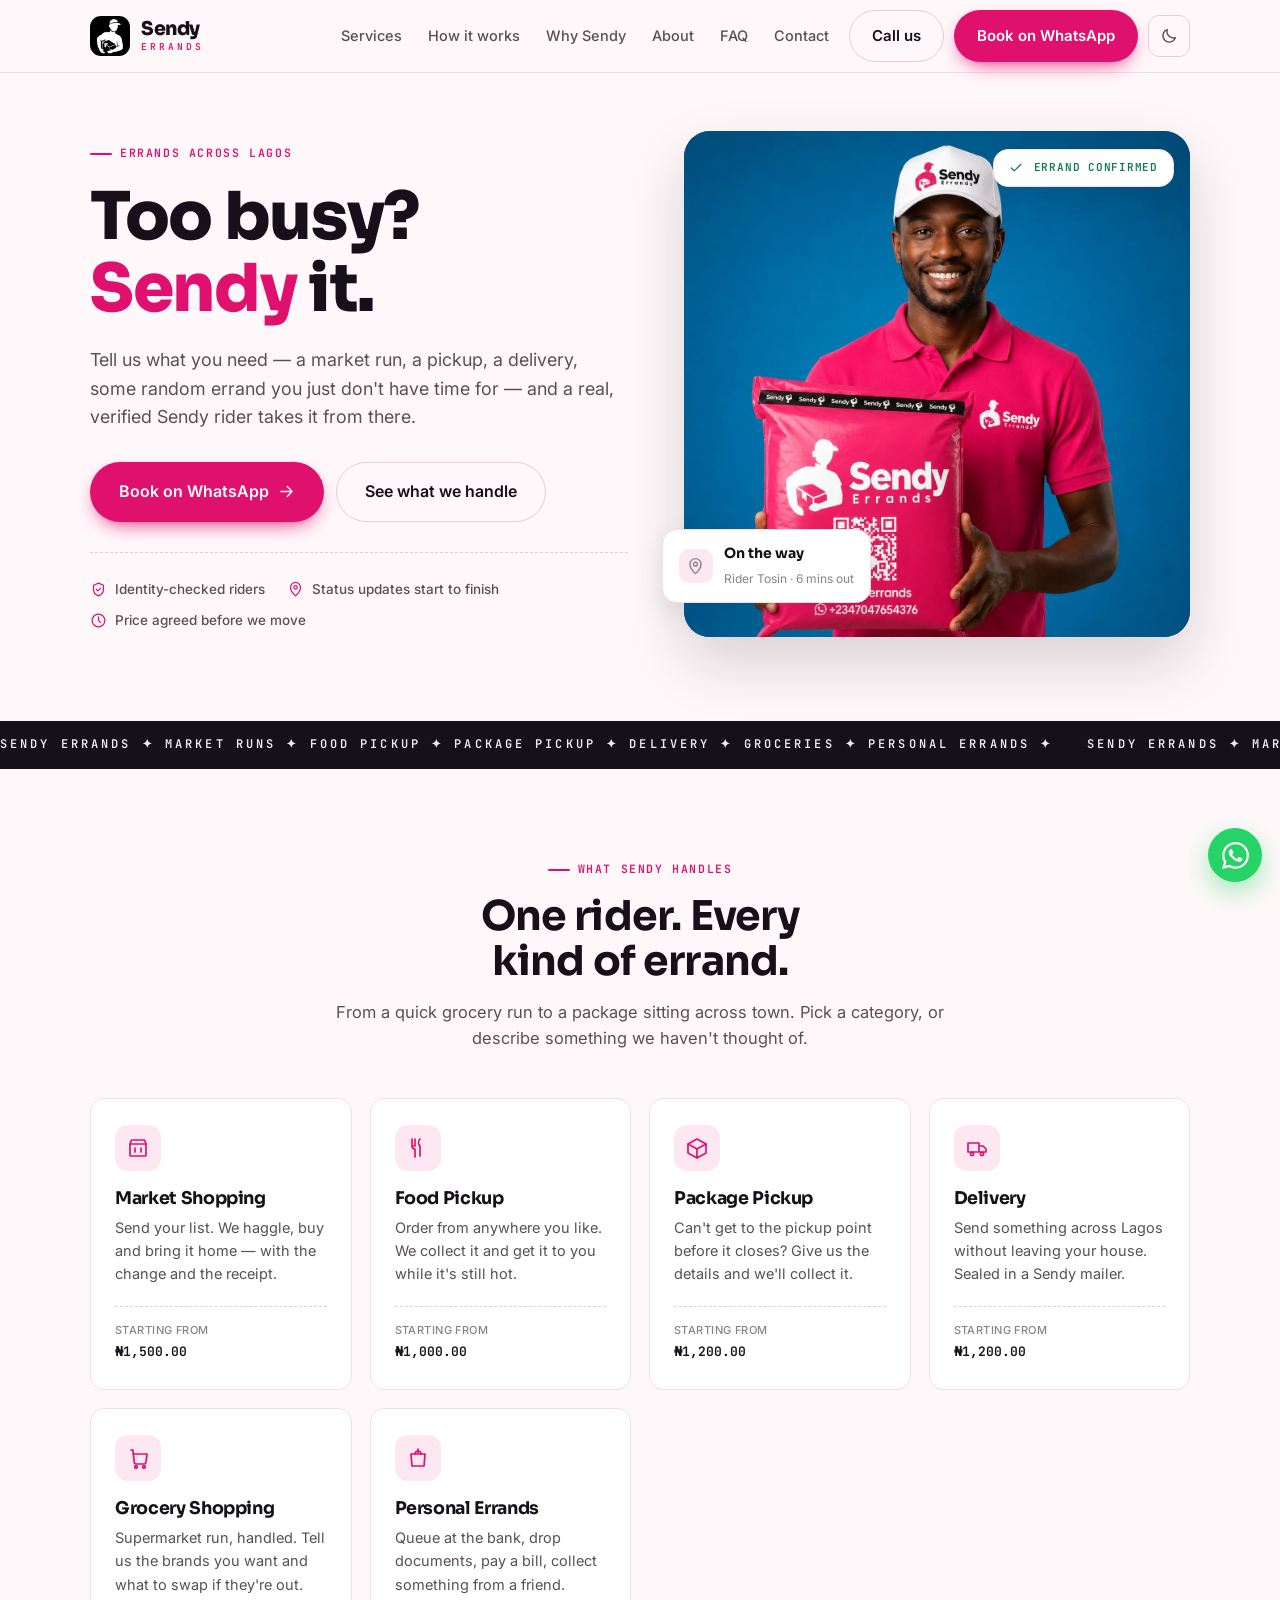
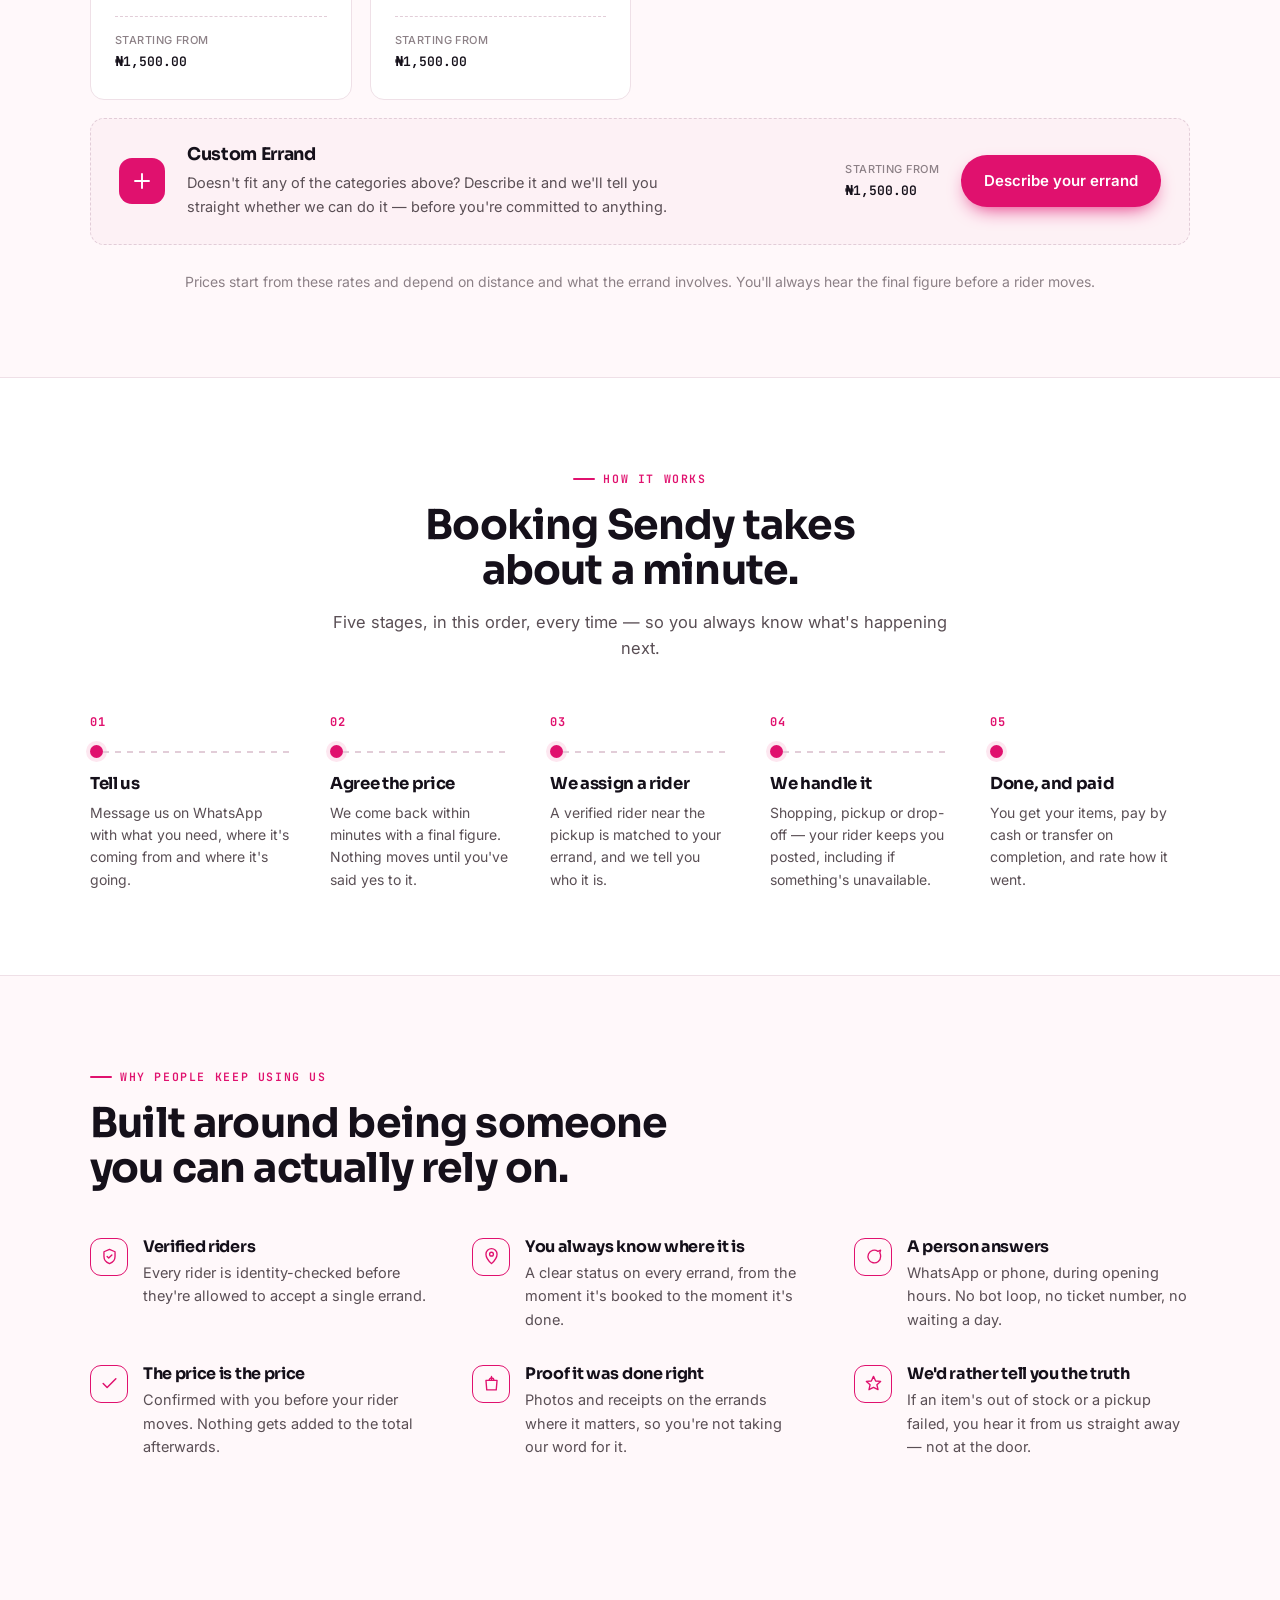
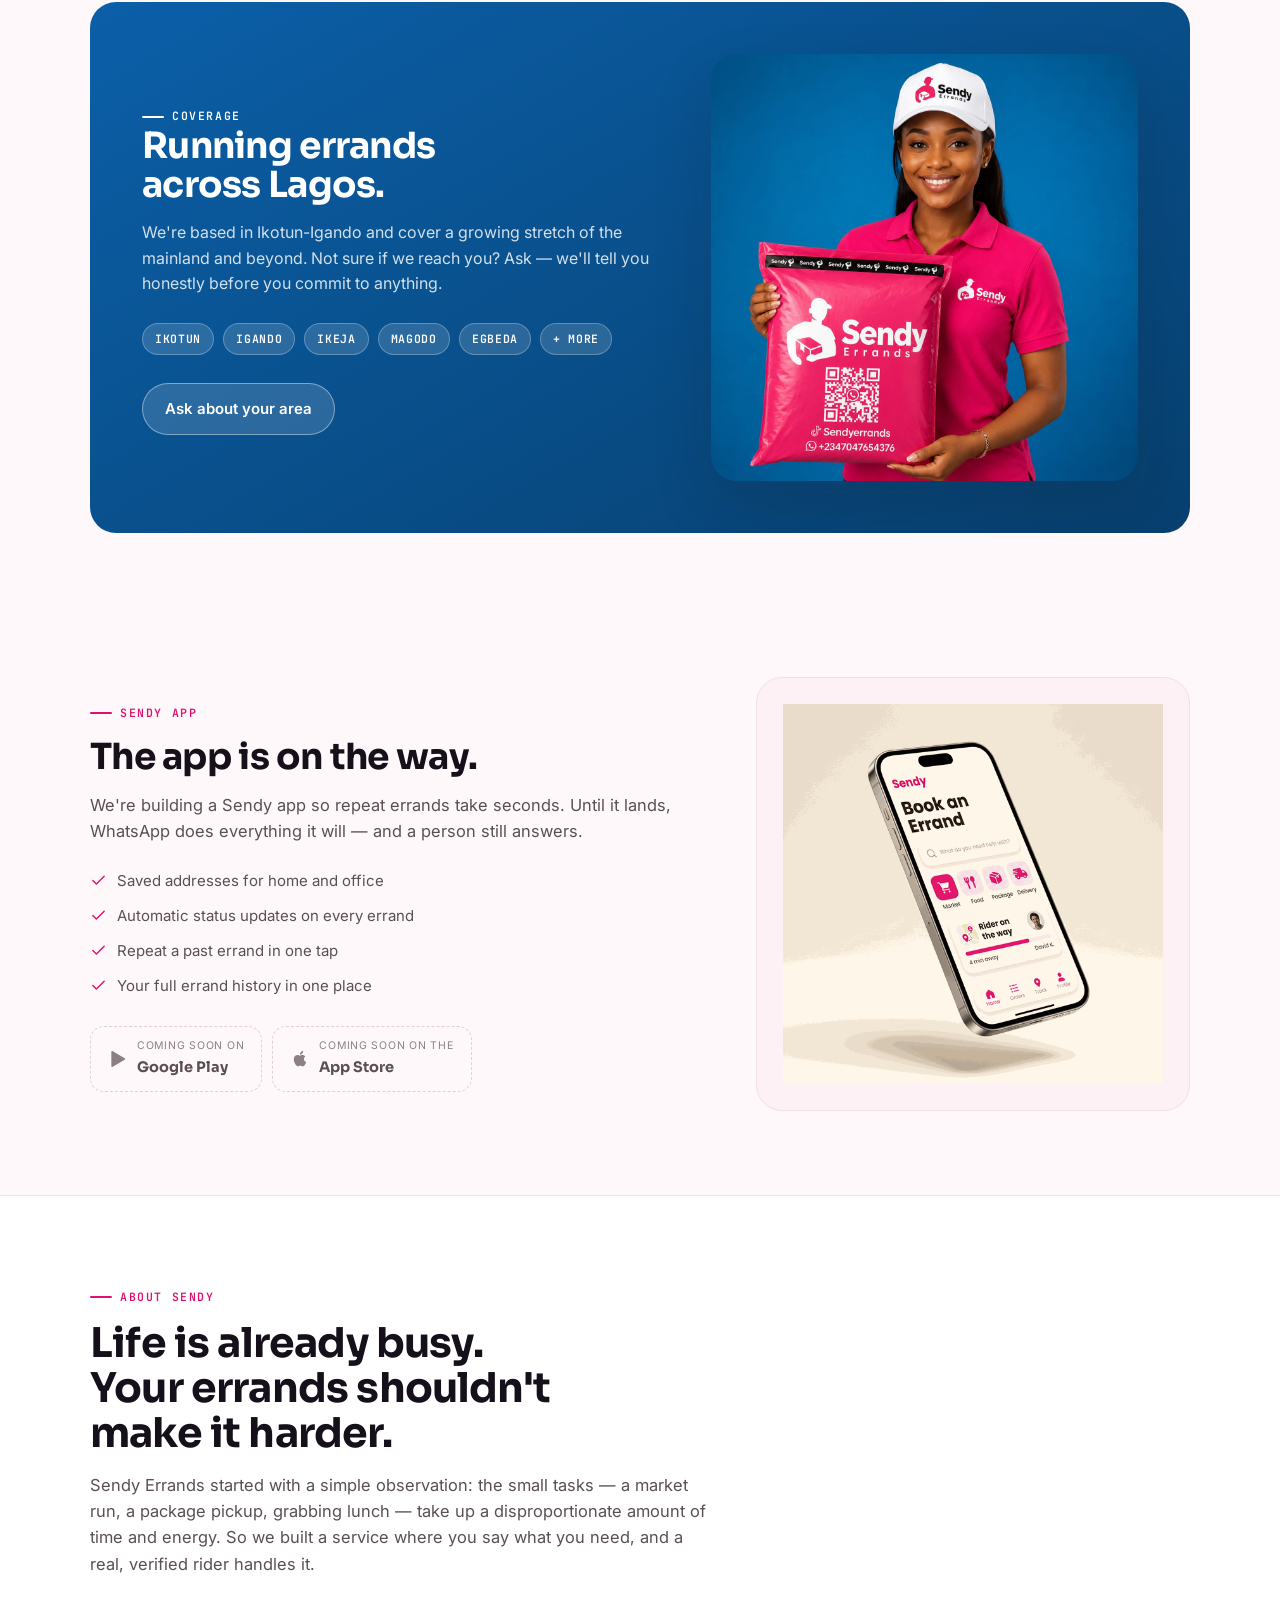
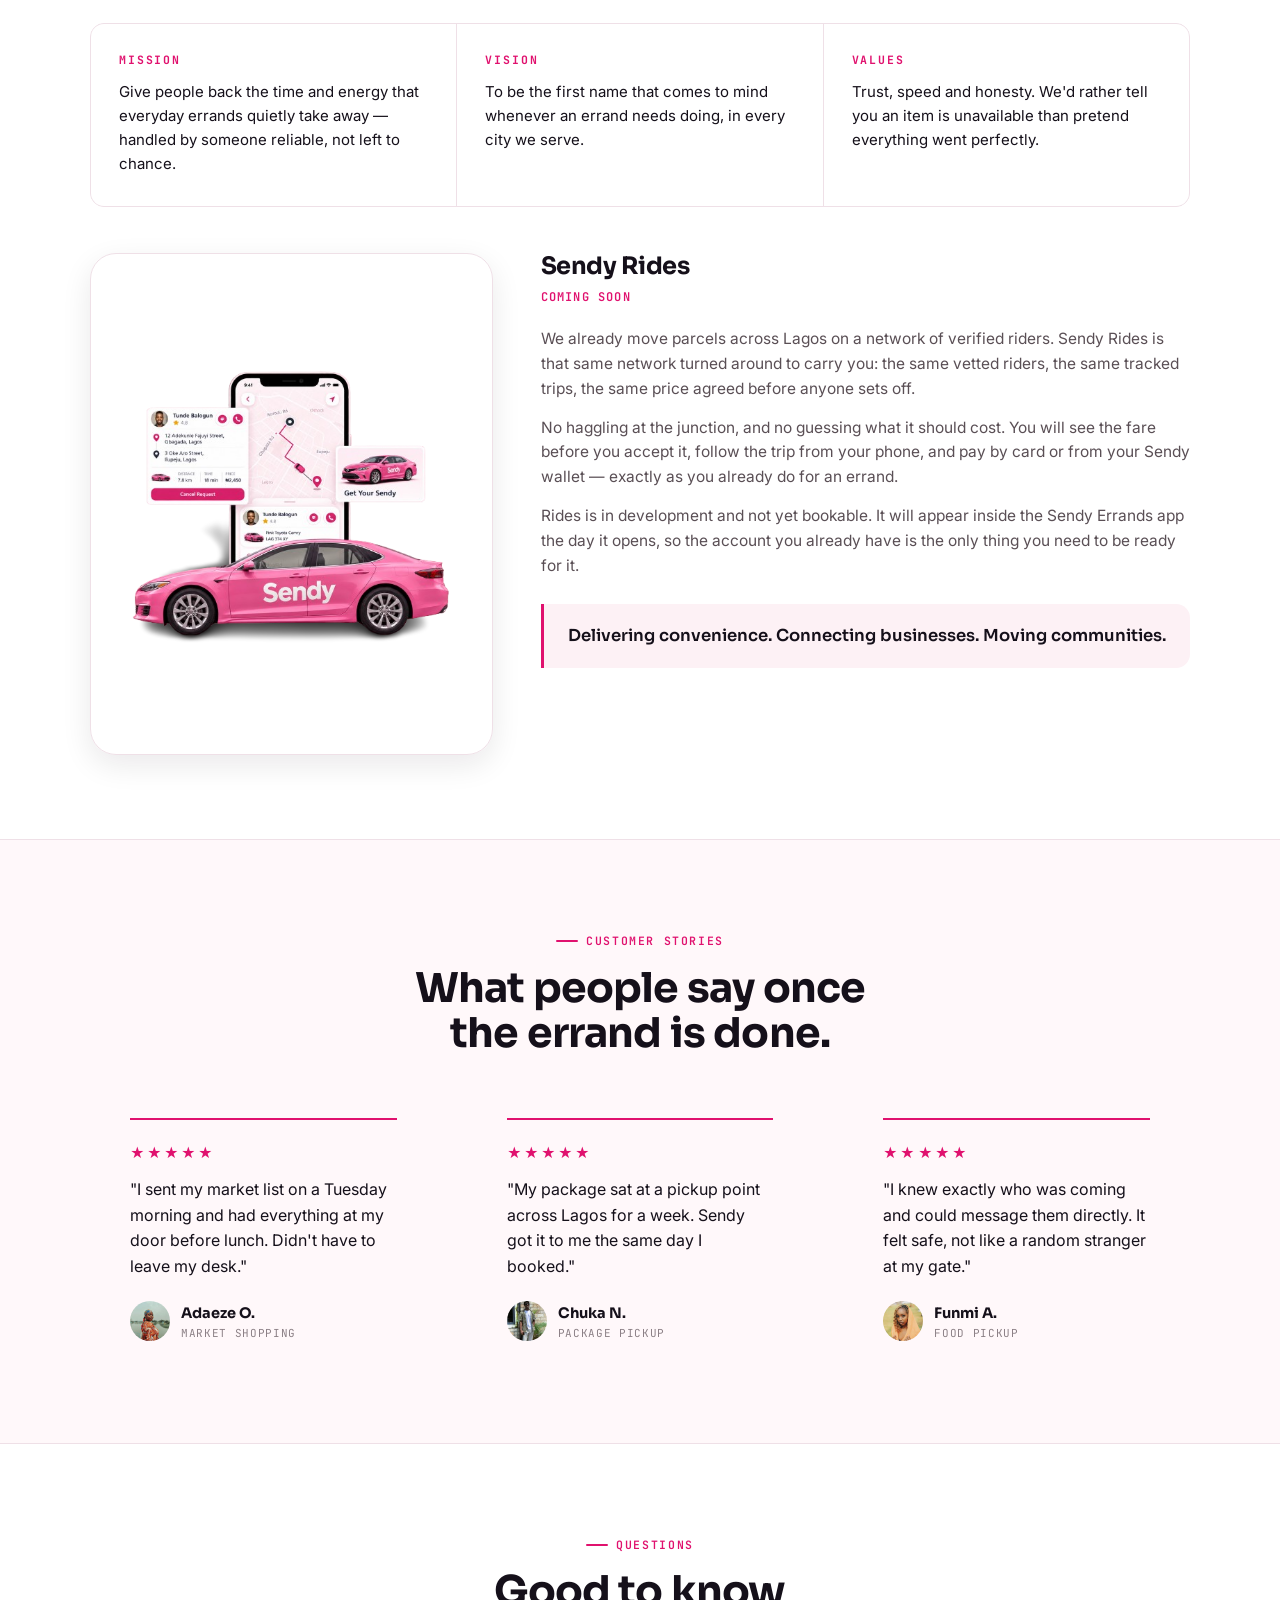
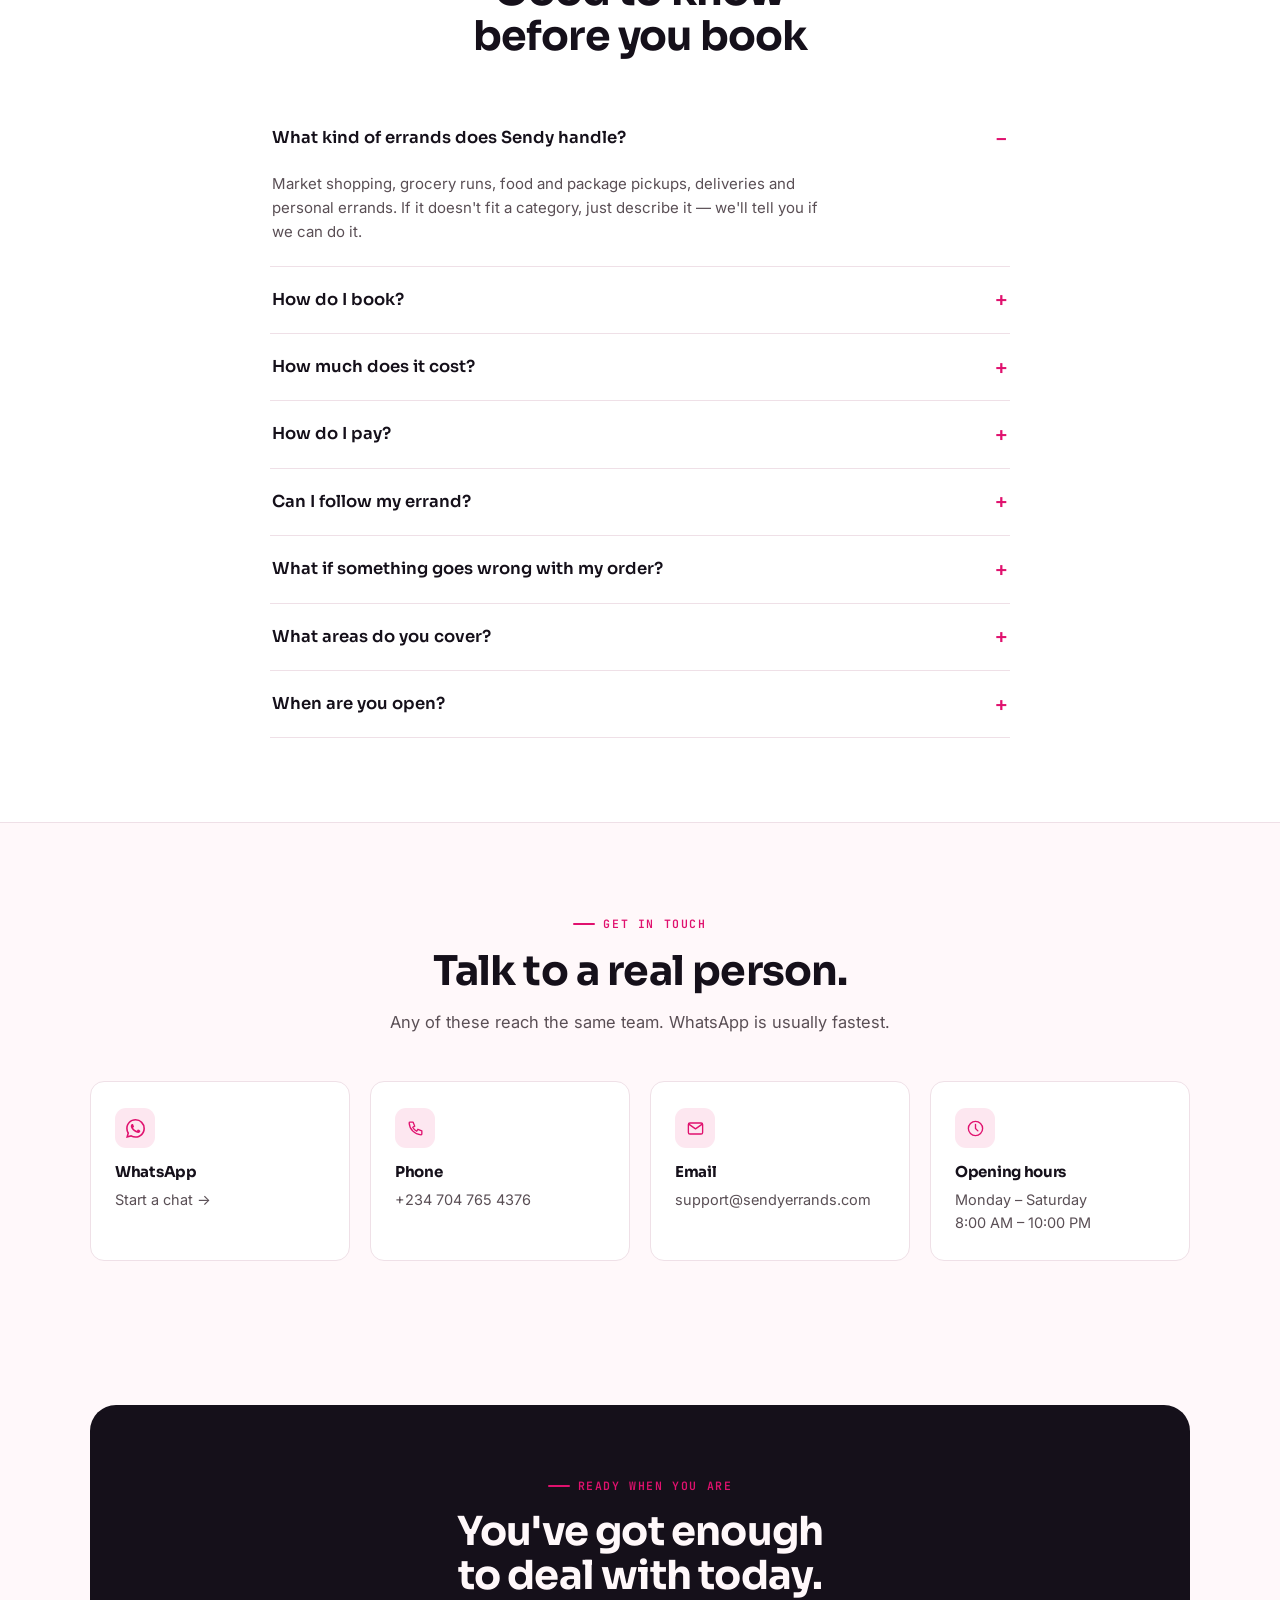
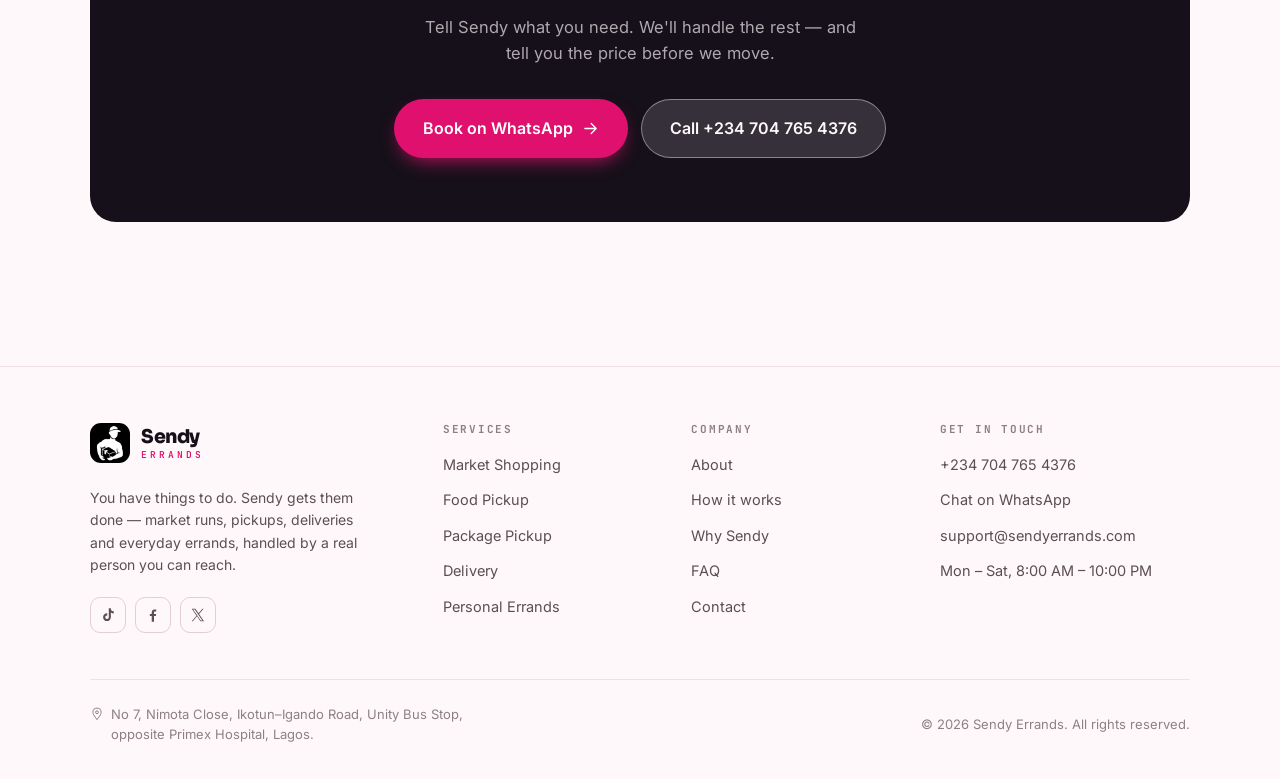
==== commit f88b2a7c: "Put Sendy Rides where the CEO profile was Matches the change on sendyerrands.com. The .ceo grid is r" ====
--- a/index.html
+++ b/index.html
@@ -1015,7 +1015,9 @@
   border: 1px solid var(--line);
   box-shadow: var(--shadow-md);
 }
-.ceo__photo img { width: 100%; height: auto; aspect-ratio: 4 / 5; object-fit: cover; }
+/* contain, not cover: the Rides artwork is a cut-out with its own
+   margins, and a 4/5 cover crop sliced the vehicle in half. */
+.ceo__photo img { width: 100%; height: auto; aspect-ratio: 4 / 5; object-fit: contain; }
 .ceo h3 { font-size: 24px; font-weight: 700; }
 .ceo__role {
   font-family: var(--font-mono);
@@ -1679,30 +1681,36 @@
         </div>
       </div>
 
+      <!-- Was a CEO profile; now the product that is actually coming next. The
+           .ceo grid is reused because the shape is the same: one portrait
+           image beside a column of text. -->
       <div class="ceo">
         <div class="ceo__photo">
-          <img src="assets/images/ceo.jpg" alt="Bryan Isaac Ayankoya, Chief Executive Officer of Sendy Errands" loading="lazy" width="1024" height="1536">
+          <img src="assets/images/sendy-rides.png" alt="Sendy Rides — book rides and travel with Sendy Errands" loading="lazy" width="577" height="433">
         </div>
         <div>
-          <h3>Bryan Isaac Ayankoya</h3>
-          <div class="ceo__role">Chief Executive Officer</div>
+          <h3>Sendy Rides</h3>
+          <!-- "Coming soon" is load-bearing, not decoration: Rides cannot be
+               booked yet, and a page implying otherwise sends people looking
+               for a flow that does not exist. -->
+          <div class="ceo__role">Coming soon</div>
           <div class="ceo__body">
             <p>
-              Bryan Isaac Ayankoya is the Chief Executive Officer of Sendy Errands, a
-              technology-driven logistics and errands company focused on making everyday
-              deliveries faster, safer and more convenient.
+              We already move parcels across Lagos on a network of verified riders.
+              Sendy Rides is that same network turned around to carry you: the same
+              vetted riders, the same tracked trips, the same price agreed before
+              anyone sets off.
             </p>
             <p>
-              As CEO, Bryan provides the vision and leadership behind Sendy Errands,
-              working to build a reliable platform that connects customers, businesses,
-              vendors and delivery riders. His goal is a trusted local delivery network
-              that helps businesses serve their customers efficiently while giving
-              individuals easy access to dependable delivery.
+              No haggling at the junction, and no guessing what it should cost. You
+              will see the fare before you accept it, follow the trip from your phone,
+              and pay by card or from your Sendy wallet — exactly as you already do
+              for an errand.
             </p>
             <p>
-              Under his leadership, Sendy Errands is committed to innovation, customer
-              satisfaction, professional service, and creating opportunities within the
-              local delivery and logistics ecosystem.
+              Rides is in development and not yet bookable. It will appear inside the
+              Sendy Errands app the day it opens, so the account you already have is
+              the only thing you need to be ready for it.
             </p>
           </div>
           <p class="ceo__quote">Delivering convenience. Connecting businesses. Moving communities.</p>
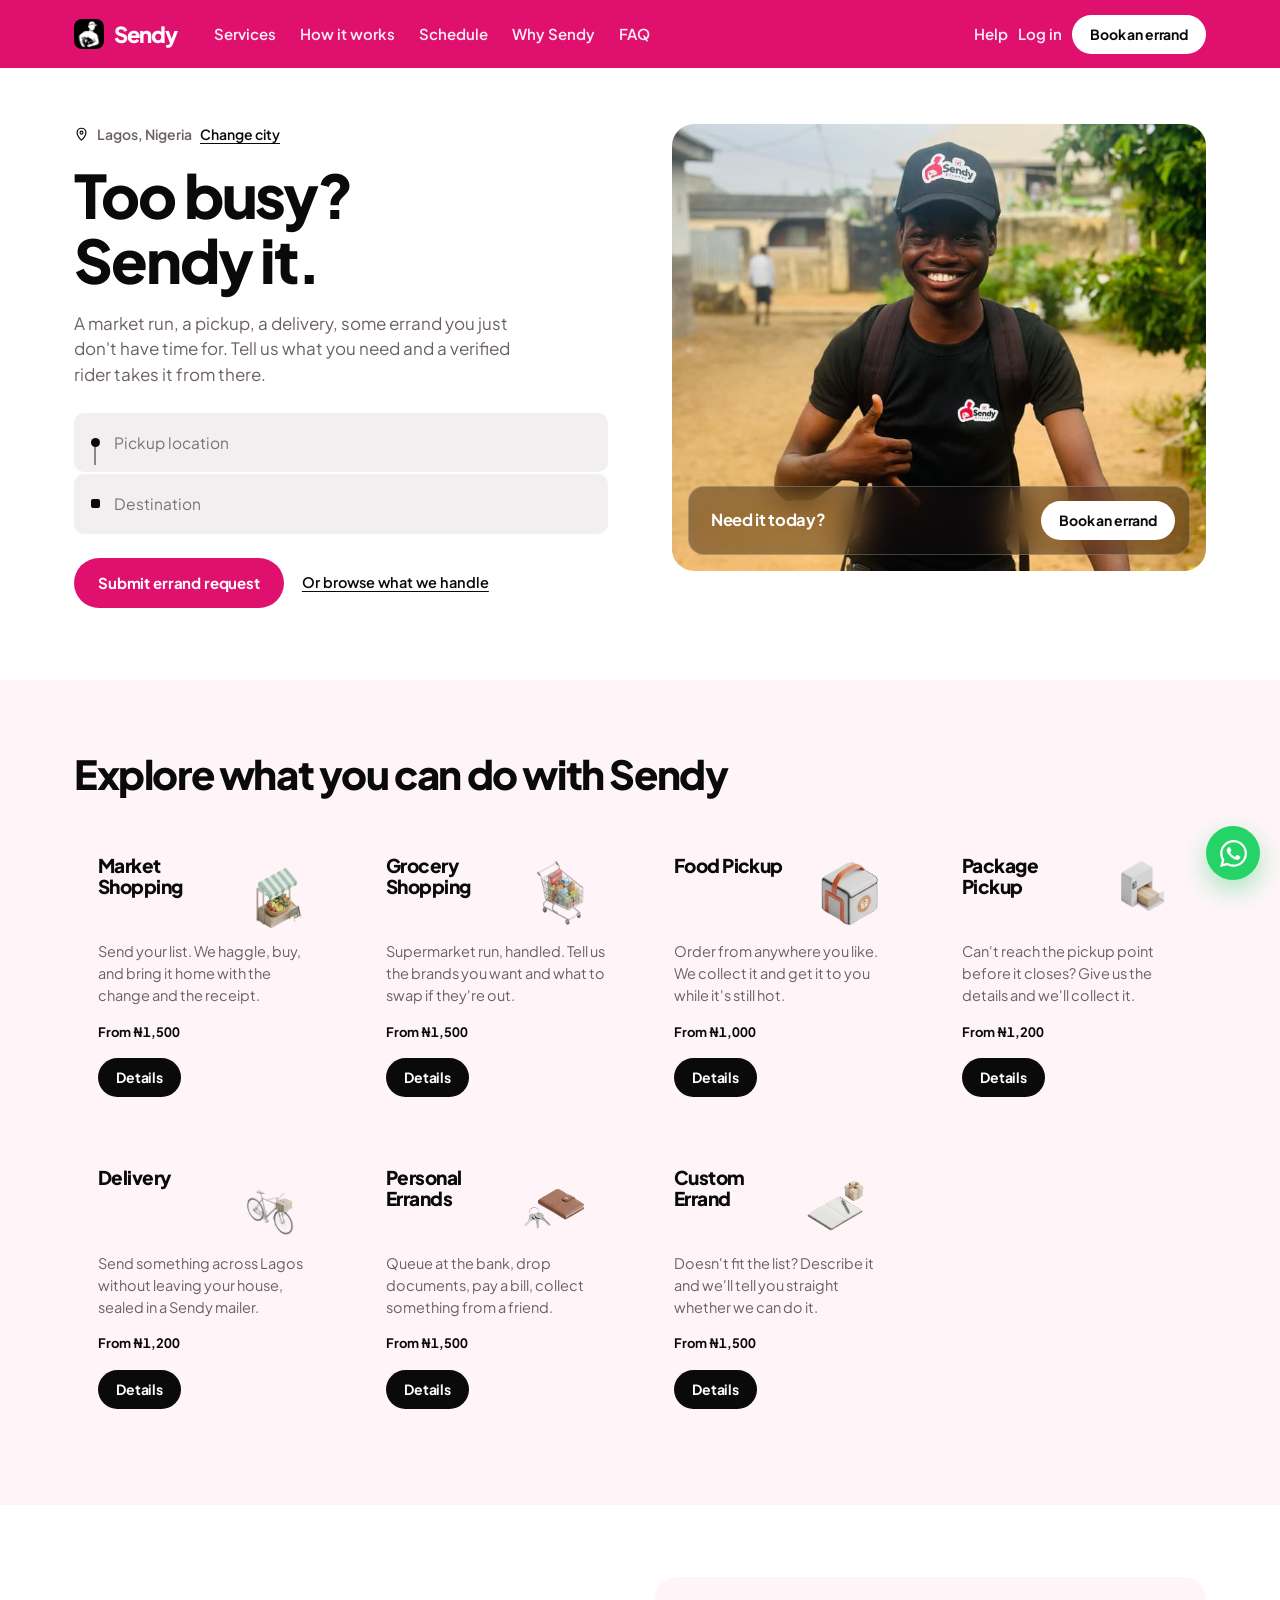
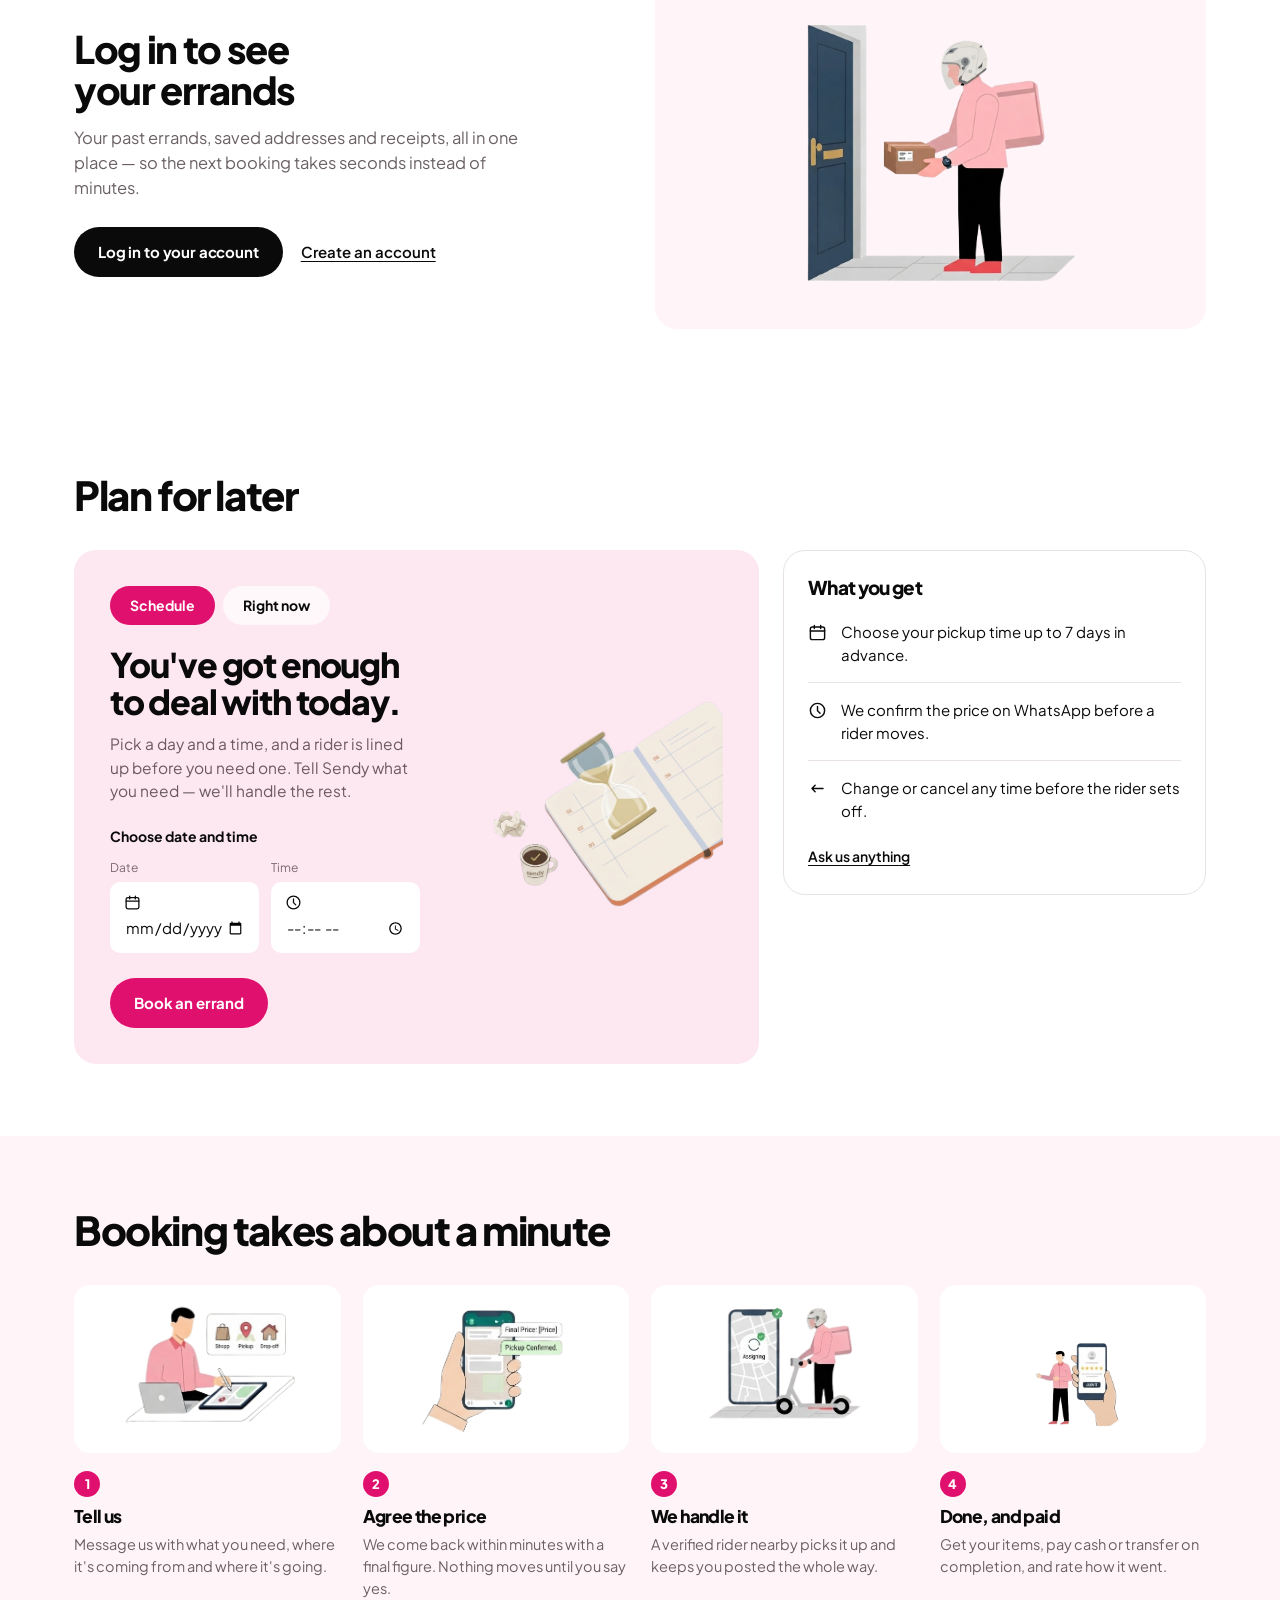
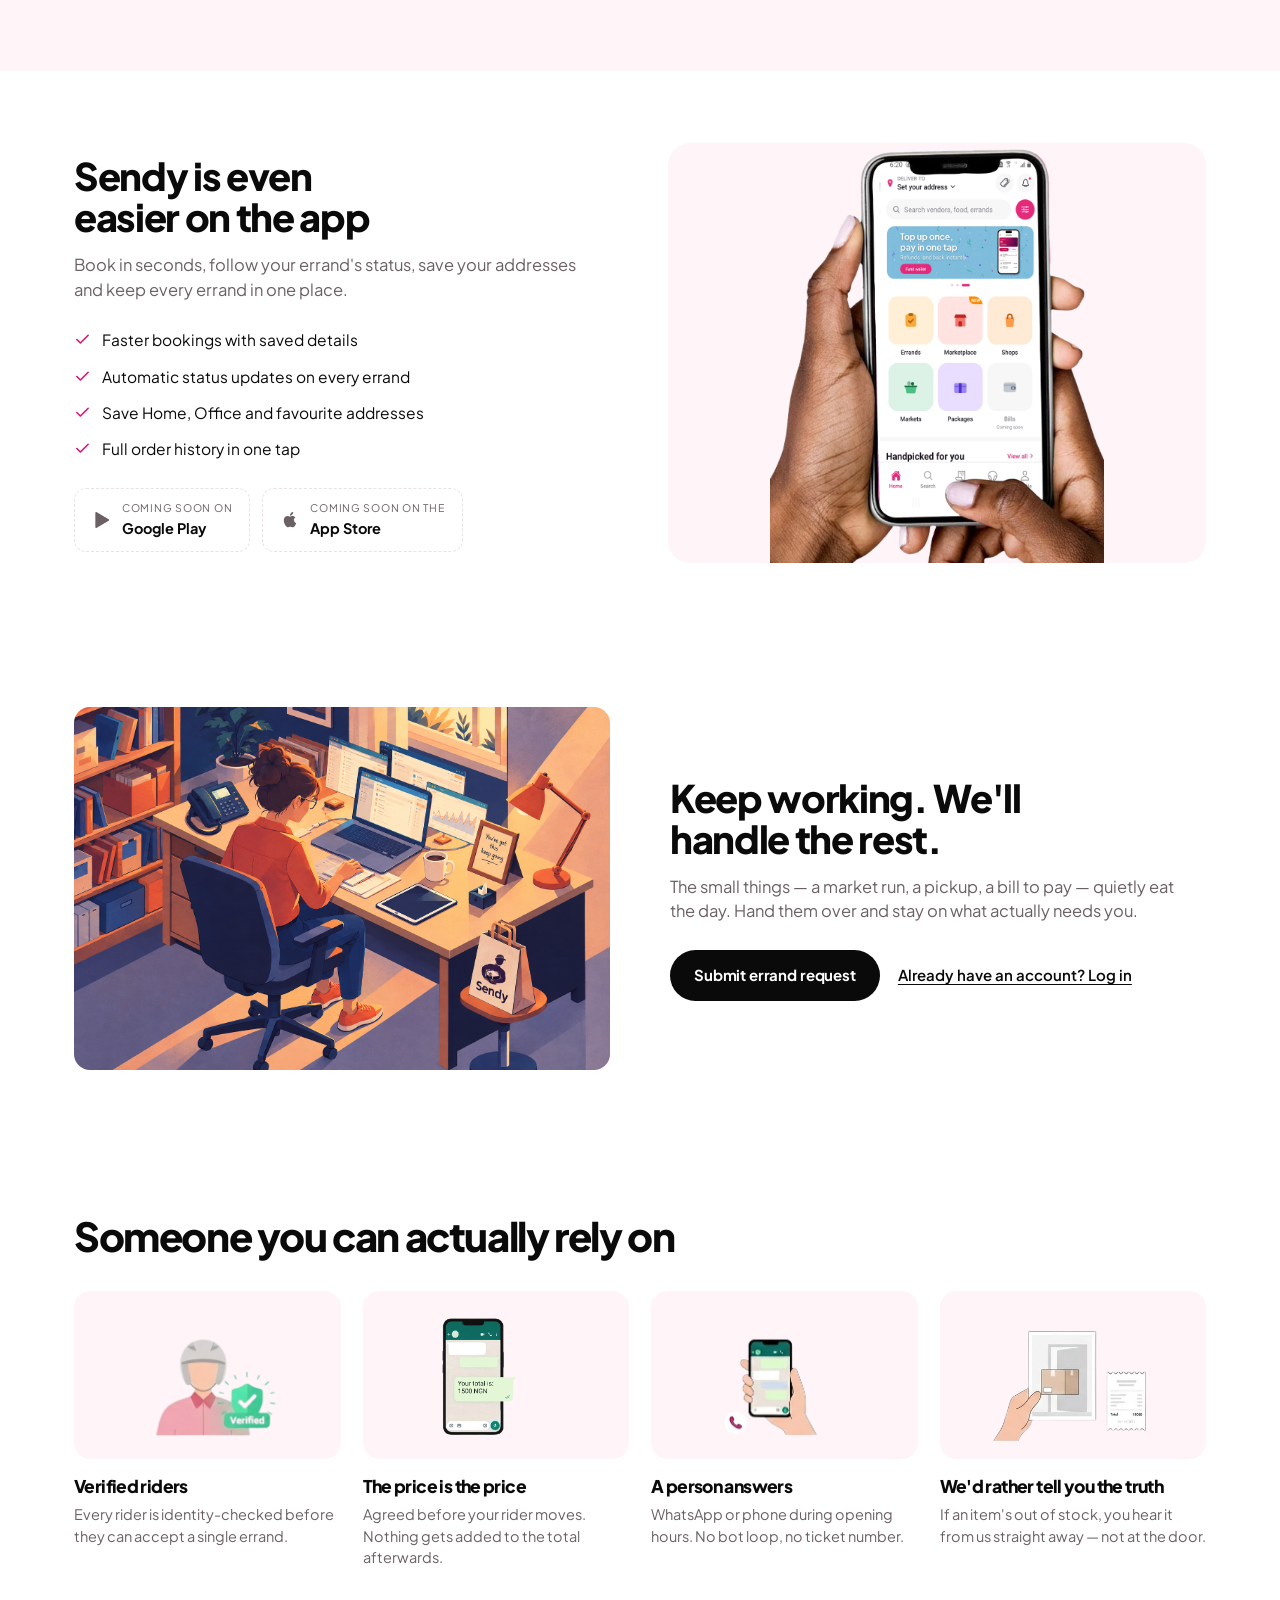
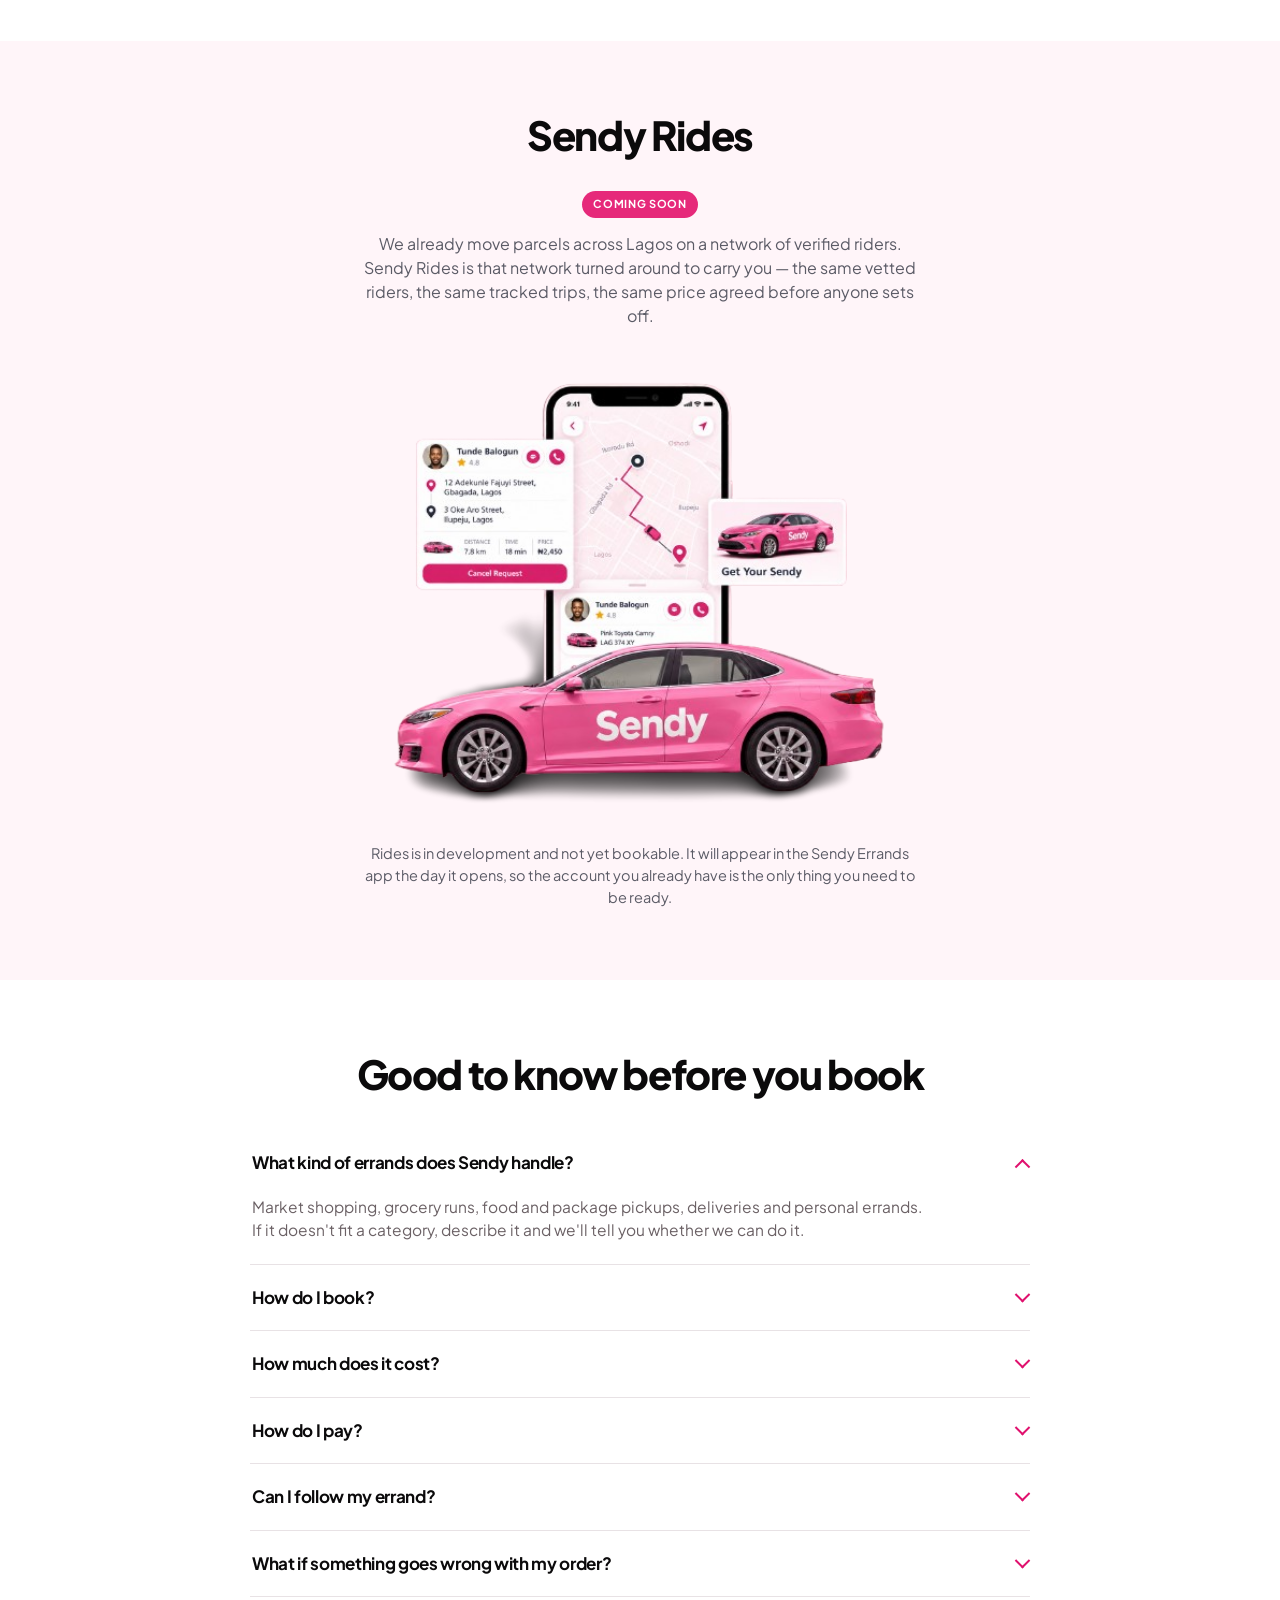
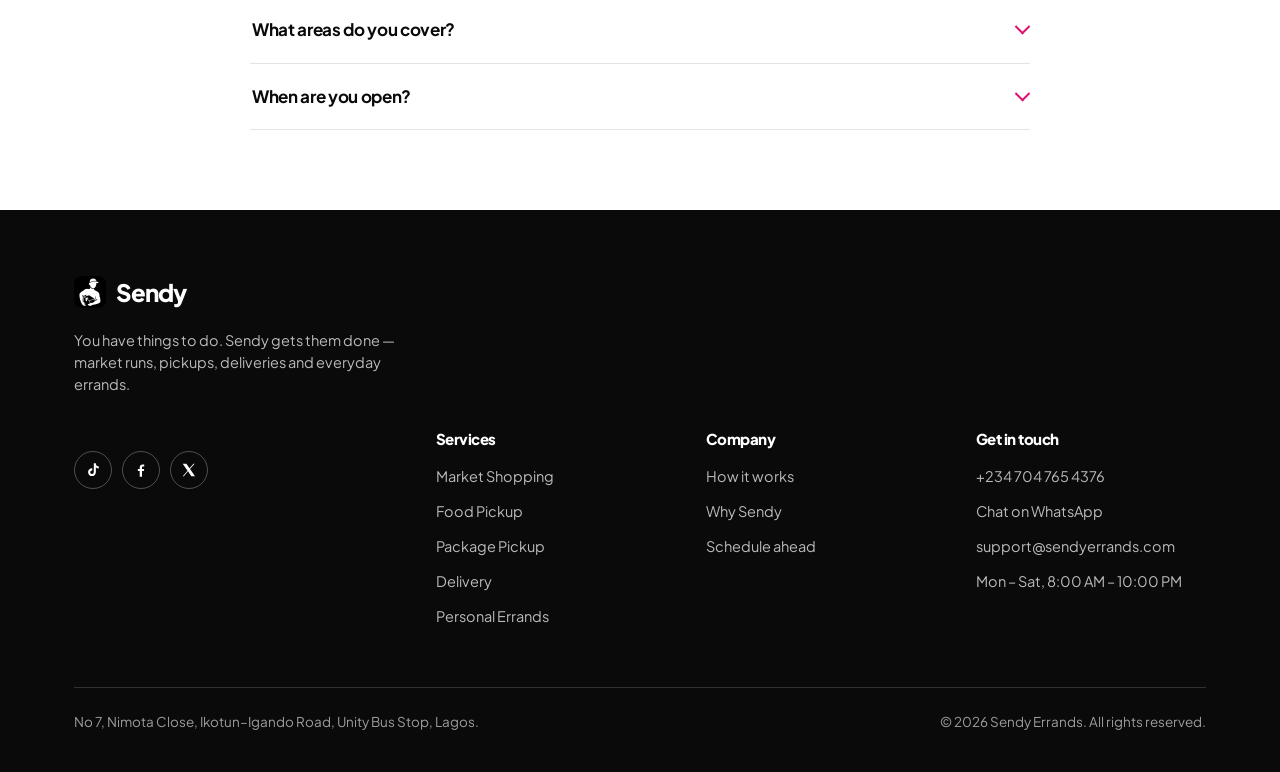
==== commit cc8cc97a: "Put the parked redesign on sendyerrands.online The Uber-inspired static redesign replaces the old si" ====
--- a/index.html
+++ b/index.html
@@ -4,1331 +4,40 @@
 <meta charset="utf-8">
 <meta name="viewport" content="width=device-width, initial-scale=1, viewport-fit=cover">
 
-<title>Sendy Errands | We handle the errands, you handle life</title>
-<meta name="description" content="Market shopping, food and package pickups, deliveries and personal errands across Lagos — booked on WhatsApp in minutes and handled by a real, verified Sendy rider.">
-<link rel="canonical" href="https://www.sendyerrands.online/">
+<title>Sendy Errands — We handle the errands, you handle life</title>
+<meta name="description" content="Market runs, food and package pickups, deliveries and personal errands across Lagos. Tell Sendy what you need and a verified rider takes it from there.">
 <meta name="theme-color" content="#E0116E">
 
-<meta property="og:type" content="website">
-<meta property="og:site_name" content="Sendy Errands">
-<meta property="og:title" content="Sendy Errands | We handle the errands, you handle life">
-<meta property="og:description" content="Market shopping, food and package pickups, deliveries and personal errands across Lagos — booked on WhatsApp in minutes and handled by a real, verified Sendy rider.">
-<meta property="og:url" content="https://www.sendyerrands.online/">
-<meta property="og:image" content="https://www.sendyerrands.online/assets/images/team-female.jpg">
-<meta name="twitter:card" content="summary_large_image">
-<meta name="twitter:title" content="Sendy Errands | We handle the errands, you handle life">
-<meta name="twitter:description" content="Market shopping, food and package pickups, deliveries and personal errands across Lagos — booked on WhatsApp in minutes and handled by a real, verified Sendy rider.">
-<meta name="twitter:image" content="https://www.sendyerrands.online/assets/images/team-female.jpg">
-
-<link rel="icon" href="assets/icons/favicon.png" type="image/png">
-<link rel="apple-touch-icon" href="assets/icons/favicon.png">
-
-<script>
-/* Applies a saved theme choice before first paint, so a visitor who picked
-   light doesn't get a flash of dark (or vice versa) on every page load.
-   Wrapped in try/catch: localStorage throws in private windows and when
-   site data is blocked, and the page must still render if it does.
-   With nothing saved, no attribute is set and prefers-color-scheme decides. */
-(function () {
-  try {
-    var t = localStorage.getItem('sendy-theme');
-    if (t === 'light' || t === 'dark') {
-      document.documentElement.setAttribute('data-theme', t);
-    }
-  } catch (e) {}
-})();
-</script>
-
+<link rel="icon" href="img/logo-badge.png" type="image/png">
 <link rel="preconnect" href="https://fonts.googleapis.com">
 <link rel="preconnect" href="https://fonts.gstatic.com" crossorigin>
-<link rel="stylesheet" href="https://fonts.googleapis.com/css2?family=Sora:wght@500;600;700;800&family=Inter:wght@400;500;600;700&family=JetBrains+Mono:wght@500;600;700&display=swap">
-
-<script type="application/ld+json">
-{
-  "@context": "https://schema.org",
-  "@type": "LocalBusiness",
-  "name": "Sendy Errands",
-  "description": "Errand and personal assistance service handling market shopping, food and package pickups, deliveries and custom errands.",
-  "url": "https://www.sendyerrands.online",
-  "telephone": "+2347047654376",
-  "email": "support@sendyerrands.com",
-  "image": "https://www.sendyerrands.online/assets/images/team-female.jpg",
-  "priceRange": "₦₦",
-  "address": {
-    "@type": "PostalAddress",
-    "streetAddress": "No 7, Nimota Close, Ikotun–Igando Road, Unity Bus Stop, opposite Primex Hospital",
-    "addressLocality": "Lagos",
-    "addressCountry": "NG"
-  },
-  "areaServed": "Lagos, Nigeria",
-  "openingHoursSpecification": {
-    "@type": "OpeningHoursSpecification",
-    "dayOfWeek": ["Monday","Tuesday","Wednesday","Thursday","Friday","Saturday"],
-    "opens": "08:00",
-    "closes": "22:00"
-  },
-  "sameAs": [
-    "https://www.tiktok.com/@sendyerrands",
-    "https://www.facebook.com/profile.php?id=100064867516467",
-    "https://x.com/Sendyerrands"
-  ]
-}
-</script>
-
-<style>
-/* ==========================================================================
-   SENDY ERRANDS — marketing site
-   Palette is taken from the real brand materials: the magenta poly-mailer
-   and polo, the black tape strip across the mailer seal, and the cobalt
-   studio backdrop the rider photography was shot on.
-   ========================================================================== */
-
-:root {
-  /* Brand */
-  --pink:         #E0116E;
-  --pink-deep:    #9C0B4E;
-  --pink-tint:    #FDE7F0;
-  --cobalt:       #0B5FA8;
-  --cobalt-deep:  #07406F;
-
-  /* Neutrals — biased very slightly toward the magenta, never flat grey */
-  --bg:           #FFF8FA;
-  --surface:      #FFFFFF;
-  --surface-2:    #FDF1F5;
-  --text:         #15101A;
-  --text-soft:    #5A4F55;
-  --text-faint:   #8C8086;
-  --line:         #EFE0E7;
-  --line-strong:  #E2CDD8;
-  --on-accent:    #FFFFFF;
-  --tape:         #15101A;
-  --tape-text:    #FFFFFF;
-  --ok:           #0F7A4F;
-
-  --shadow-sm: 0 1px 2px rgba(21,16,26,.06), 0 1px 1px rgba(21,16,26,.04);
-  --shadow-md: 0 10px 30px rgba(21,16,26,.09);
-  --shadow-lg: 0 26px 60px rgba(21,16,26,.16);
-
-  --r-sm: 8px;
-  --r-md: 14px;
-  --r-lg: 26px;
-
-  --font-display: 'Sora', 'Segoe UI', system-ui, sans-serif;
-  --font-body:    'Inter', 'Segoe UI', system-ui, sans-serif;
-  --font-mono:    'JetBrains Mono', ui-monospace, 'Cascadia Mono', monospace;
-
-  --wrap: 1140px;
-}
-
-@media (prefers-color-scheme: dark) {
-  :root:not([data-theme="light"]) {
-    --pink:        #FF4E96;
-    --pink-deep:   #E0116E;
-    --pink-tint:   #2E1421;
-    --cobalt:      #1A6FBD;
-    --cobalt-deep: #0A2F52;
-
-    --bg:          #120D11;
-    --surface:     #1A1418;
-    --surface-2:   #221A20;
-    --text:        #FBF3F7;
-    --text-soft:   #C0B2BA;
-    --text-faint:  #928490;
-    --line:        #2D2329;
-    --line-strong: #3C2F37;
-    --on-accent:   #1A0410;
-    --tape:        #000000;
-    --tape-text:   #FFFFFF;
-    --ok:          #3FD99A;
-
-    --shadow-sm: 0 1px 2px rgba(0,0,0,.5);
-    --shadow-md: 0 10px 30px rgba(0,0,0,.55);
-    --shadow-lg: 0 26px 60px rgba(0,0,0,.7);
-  }
-}
-
-:root[data-theme="dark"] {
-  --pink:        #FF4E96;
-  --pink-deep:   #E0116E;
-  --pink-tint:   #2E1421;
-  --cobalt:      #1A6FBD;
-  --cobalt-deep: #0A2F52;
-
-  --bg:          #120D11;
-  --surface:     #1A1418;
-  --surface-2:   #221A20;
-  --text:        #FBF3F7;
-  --text-soft:   #C0B2BA;
-  --text-faint:  #928490;
-  --line:        #2D2329;
-  --line-strong: #3C2F37;
-  --on-accent:   #1A0410;
-  --tape:        #000000;
-  --tape-text:   #FFFFFF;
-  --ok:          #3FD99A;
-
-  --shadow-sm: 0 1px 2px rgba(0,0,0,.5);
-  --shadow-md: 0 10px 30px rgba(0,0,0,.55);
-  --shadow-lg: 0 26px 60px rgba(0,0,0,.7);
-}
-
-/* ---------- base ---------- */
-*, *::before, *::after { box-sizing: border-box; }
-html {
-  scroll-behavior: smooth;
-  color-scheme: light dark;
-  /* the sticky header sits below this, so anchor targets clear it */
-  scroll-padding-top: 88px;
-}
-
-body {
-  margin: 0;
-  background: var(--bg);
-  color: var(--text);
-  font-family: var(--font-body);
-  font-size: 16px;
-  line-height: 1.6;
-  -webkit-font-smoothing: antialiased;
-  /* landscape notches */
-  padding-left: env(safe-area-inset-left, 0px);
-  padding-right: env(safe-area-inset-right, 0px);
-  overflow-x: hidden;
-}
-
-/* height:auto is load-bearing — the images carry width/height attributes,
-   and without it the width shrinks to the container while the height stays
-   pinned at the attribute value, stretching them vertically. */
-img { max-width: 100%; height: auto; display: block; }
-a { color: inherit; text-decoration: none; }
-/* ol included — the steps list is an <ol>, and without this the native
-   markers render alongside the designed 01–05 labels */
-ul, ol { margin: 0; padding: 0; list-style: none; }
-
-h1, h2, h3, h4 {
-  font-family: var(--font-display);
-  color: var(--text);
-  margin: 0;
-  line-height: 1.1;
-  letter-spacing: -0.02em;
-  text-wrap: balance;
-}
-p { margin: 0; color: var(--text-soft); }
-
-:focus-visible {
-  outline: 3px solid var(--pink);
-  outline-offset: 3px;
-  border-radius: 4px;
-}
-
-@media (prefers-reduced-motion: reduce) {
-  *, *::before, *::after {
-    animation-duration: .001ms !important;
-    animation-iteration-count: 1 !important;
-    transition-duration: .001ms !important;
-    scroll-behavior: auto !important;
-  }
-}
-
-.wrap {
-  max-width: var(--wrap);
-  margin: 0 auto;
-  padding-inline: 20px;
-}
-
-.skip {
-  position: absolute;
-  left: -9999px;
-}
-.skip:focus {
-  left: 12px;
-  top: 12px;
-  z-index: 200;
-  background: var(--pink);
-  color: var(--on-accent);
-  padding: 10px 16px;
-  border-radius: var(--r-sm);
-}
-
-/* ---------- shared bits ---------- */
-.eyebrow {
-  display: inline-flex;
-  align-items: center;
-  gap: 8px;
-  font-family: var(--font-mono);
-  font-size: 11.5px;
-  font-weight: 600;
-  letter-spacing: .14em;
-  text-transform: uppercase;
-  color: var(--pink);
-}
-.eyebrow::before {
-  content: "";
-  width: 22px;
-  height: 2px;
-  background: var(--pink);
-  border-radius: 2px;
-}
-
-.btn {
-  display: inline-flex;
-  align-items: center;
-  justify-content: center;
-  gap: 9px;
-  font-family: var(--font-body);
-  font-size: 15px;
-  font-weight: 600;
-  padding: 13px 22px;
-  border-radius: 999px;
-  border: 1.5px solid transparent;
-  cursor: pointer;
-  transition: transform .15s ease, background .2s ease, border-color .2s ease, color .2s ease;
-  white-space: nowrap;
-}
-.btn:hover { transform: translateY(-1px); }
-.btn svg { flex: none; }
-
-.btn--pink {
-  background: var(--pink);
-  color: var(--on-accent);
-  box-shadow: 0 8px 20px -8px var(--pink);
-}
-.btn--pink:hover { background: var(--pink-deep); }
-
-.btn--ghost {
-  border-color: var(--line-strong);
-  color: var(--text);
-  background: transparent;
-}
-.btn--ghost:hover { border-color: var(--pink); color: var(--pink); }
-
-.btn--light {
-  background: rgba(255,255,255,.14);
-  border-color: rgba(255,255,255,.4);
-  color: #fff;
-}
-.btn--light:hover { background: rgba(255,255,255,.24); }
-
-/* The literals above are safe on the coverage band, which is always a dark
-   cobalt. The final CTA is not: it sits on var(--text), which inverts to a
-   near-white panel in dark mode, leaving white-on-white. This derives from
-   the same tokens as that panel, so it reads in both themes. */
-.final .btn--light {
-  background: color-mix(in srgb, var(--bg) 14%, transparent);
-  border-color: color-mix(in srgb, var(--bg) 42%, transparent);
-  color: var(--bg);
-}
-.final .btn--light:hover { background: color-mix(in srgb, var(--bg) 24%, transparent); }
-
-.btn--lg { padding: 16px 28px; font-size: 16px; }
-
-/* ---------- header ---------- */
-.site-head {
-  position: sticky;
-  top: 0;
-  z-index: 100;
-  background: color-mix(in srgb, var(--bg) 88%, transparent);
-  backdrop-filter: blur(14px);
-  border-bottom: 1px solid var(--line);
-  /* the bar itself covers the notch rather than sitting under it */
-  padding-top: env(safe-area-inset-top, 0px);
-}
-.site-head__in {
-  display: flex;
-  align-items: center;
-  gap: 20px;
-  height: 72px;
-}
-
-.brand {
-  display: inline-flex;
-  align-items: center;
-  gap: 11px;
-  margin-right: auto;
-}
-.brand img {
-  width: 40px;
-  height: 40px;
-  border-radius: 11px;
-  background: var(--tape);
-}
-.brand__name {
-  display: flex;
-  flex-direction: column;
-  line-height: 1;
-}
-.brand__name b {
-  font-family: var(--font-display);
-  font-size: 19px;
-  font-weight: 800;
-  letter-spacing: -0.02em;
-}
-.brand__name span {
-  font-family: var(--font-mono);
-  font-size: 9.5px;
-  font-weight: 600;
-  letter-spacing: .32em;
-  text-transform: uppercase;
-  color: var(--pink);
-  margin-top: 3px;
-}
-
-.nav {
-  display: flex;
-  gap: 26px;
-  font-size: 14.5px;
-  font-weight: 500;
-  color: var(--text-soft);
-}
-.nav a { transition: color .18s ease; }
-.nav a:hover { color: var(--pink); }
-
-.head-cta { display: flex; align-items: center; gap: 10px; }
-
-.theme-btn {
-  width: 42px;
-  height: 42px;
-  flex: none;
-  border-radius: 11px;
-  border: 1.5px solid var(--line-strong);
-  background: transparent;
-  color: var(--text-soft);
-  display: grid;
-  place-items: center;
-  transition: color .2s ease, border-color .2s ease;
-}
-.theme-btn:hover { color: var(--pink); border-color: var(--pink); }
-.theme-btn svg { grid-area: 1 / 1; }
-
-/* The icon shows the theme you'd switch TO, and has to track the resolved
-   theme across the same three states the tokens do: system default, an
-   explicit light choice, and an explicit dark choice. */
-.theme-btn .i-sun { display: none; }
-.theme-btn .i-moon { display: block; }
-
-@media (prefers-color-scheme: dark) {
-  :root:not([data-theme="light"]) .theme-btn .i-sun { display: block; }
-  :root:not([data-theme="light"]) .theme-btn .i-moon { display: none; }
-}
-:root[data-theme="dark"] .theme-btn .i-sun { display: block; }
-:root[data-theme="dark"] .theme-btn .i-moon { display: none; }
-:root[data-theme="light"] .theme-btn .i-sun { display: none; }
-:root[data-theme="light"] .theme-btn .i-moon { display: block; }
-
-.burger {
-  display: none;
-  width: 42px;
-  height: 42px;
-  border-radius: 11px;
-  border: 1.5px solid var(--line-strong);
-  background: transparent;
-  flex-direction: column;
-  justify-content: center;
-  align-items: center;
-  gap: 4px;
-}
-.burger span {
-  width: 17px;
-  height: 1.8px;
-  background: var(--text);
-  border-radius: 2px;
-}
-
-.mobile-nav {
-  display: none;
-  border-bottom: 1px solid var(--line);
-  background: var(--surface);
-  padding: 8px 20px 18px;
-}
-.mobile-nav[data-open="true"] { display: block; }
-.mobile-nav a {
-  display: block;
-  padding: 12px 2px;
-  font-size: 15.5px;
-  font-weight: 500;
-  border-bottom: 1px solid var(--line);
-}
-.mobile-nav .btn { width: 100%; margin-top: 14px; }
-
-@media (max-width: 940px) {
-  .nav { display: none; }
-  .head-cta .btn--ghost { display: none; }
-  .burger { display: flex; }
-}
-@media (max-width: 460px) {
-  .head-cta .btn--pink { display: none; }
-}
-
-/* ---------- hero ---------- */
-.hero { padding: 58px 0 10px; }
-.hero__grid {
-  display: grid;
-  grid-template-columns: 1.03fr .97fr;
-  gap: 56px;
-  align-items: center;
-}
-.hero h1 {
-  font-size: clamp(38px, 6.4vw, 66px);
-  font-weight: 800;
-  margin: 18px 0 0;
-}
-.hero h1 em {
-  font-style: normal;
-  color: var(--pink);
-}
-.hero__lead {
-  font-size: clamp(16.5px, 1.4vw, 18.5px);
-  max-width: 34rem;
-  margin-top: 20px;
-}
-.hero__ctas {
-  display: flex;
-  flex-wrap: wrap;
-  gap: 12px;
-  margin-top: 30px;
-}
-.hero__chips {
-  display: flex;
-  flex-wrap: wrap;
-  gap: 10px 22px;
-  margin-top: 30px;
-  padding-top: 26px;
-  border-top: 1px dashed var(--line-strong);
-}
-.chip {
-  display: inline-flex;
-  align-items: center;
-  gap: 8px;
-  font-size: 13.5px;
-  font-weight: 500;
-  color: var(--text-soft);
-}
-.chip svg { color: var(--pink); flex: none; }
-
-/* hero photo — set on the cobalt the real photos were shot against */
-.hero__visual { position: relative; }
-.hero__photo {
-  position: relative;
-  border-radius: var(--r-lg);
-  overflow: hidden;
-  background: linear-gradient(168deg, var(--cobalt) 0%, var(--cobalt-deep) 100%);
-  box-shadow: var(--shadow-lg);
-  aspect-ratio: 1 / 1;
-}
-.hero__photo img {
-  width: 100%;
-  height: 100%;
-  object-fit: cover;
-  object-position: center 18%;
-}
-
-.float {
-  position: absolute;
-  display: flex;
-  align-items: center;
-  gap: 11px;
-  background: var(--surface);
-  border: 1px solid var(--line);
-  border-radius: 15px;
-  padding: 12px 16px;
-  box-shadow: var(--shadow-md);
-}
-.float strong {
-  display: block;
-  font-family: var(--font-display);
-  font-size: 14px;
-  font-weight: 700;
-}
-.float span {
-  font-size: 12px;
-  color: var(--text-faint);
-}
-.float__icon {
-  width: 34px;
-  height: 34px;
-  border-radius: 10px;
-  background: var(--pink-tint);
-  color: var(--pink);
-  display: grid;
-  place-items: center;
-  flex: none;
-}
-.float--status { left: -22px; bottom: 34px; }
-
-.float--pill {
-  right: 16px;
-  top: 18px;
-  padding: 9px 15px;
-  font-family: var(--font-mono);
-  font-size: 11px;
-  font-weight: 600;
-  letter-spacing: .07em;
-  text-transform: uppercase;
-  color: var(--ok);
-}
-.float--pill svg { color: var(--ok); }
-
-@media (max-width: 900px) {
-  .hero__grid { grid-template-columns: 1fr; gap: 40px; }
-  .hero__visual { max-width: 460px; }
-  .float--status { left: 8px; }
-}
-
-/* ---------- stats ----------
-   Unused for now — kept ready for a figures strip sourced from the database. */
-.stats {
-  display: grid;
-  grid-template-columns: repeat(3, 1fr);
-  gap: 18px;
-  margin-top: 54px;
-  padding: 28px 30px;
-  background: var(--surface);
-  border: 1px solid var(--line);
-  border-radius: var(--r-lg);
-  box-shadow: var(--shadow-sm);
-}
-.stat__n {
-  font-family: var(--font-display);
-  font-size: clamp(26px, 3.6vw, 38px);
-  font-weight: 800;
-  letter-spacing: -0.03em;
-  color: var(--pink);
-  font-variant-numeric: tabular-nums;
-  line-height: 1;
-}
-.stat__l {
-  font-size: 13px;
-  color: var(--text-faint);
-  margin-top: 8px;
-}
-@media (max-width: 620px) {
-  .stats { grid-template-columns: 1fr; gap: 22px; padding: 24px; text-align: center; }
-}
-
-/* ---------- tape strip (the black seal across the real mailer) ---------- */
-.tape {
-  margin-top: 74px;
-  background: var(--tape);
-  overflow: hidden;
-  padding: 13px 0;
-  border-block: 1px solid var(--tape);
-}
-.tape__run {
-  display: flex;
-  gap: 34px;
-  width: max-content;
-  animation: slide 34s linear infinite;
-}
-.tape__run span {
-  font-family: var(--font-mono);
-  font-size: 12px;
-  font-weight: 600;
-  letter-spacing: .26em;
-  text-transform: uppercase;
-  color: var(--tape-text);
-  white-space: nowrap;
-  opacity: .92;
-}
-@keyframes slide {
-  from { transform: translateX(0); }
-  to   { transform: translateX(-50%); }
-}
-
-/* ---------- generic section ---------- */
-.sec { padding: 84px 0; }
-.sec--tight { padding: 60px 0; }
-.sec--paper {
-  background: var(--surface);
-  border-block: 1px solid var(--line);
-}
-
-.sec-head { max-width: 620px; }
-.sec-head--mid { margin-inline: auto; text-align: center; }
-.sec-head h2 {
-  font-size: clamp(27px, 3.6vw, 41px);
-  font-weight: 700;
-  margin: 15px 0 0;
-}
-.sec-head p { margin-top: 15px; font-size: 16.5px; }
-
-@media (max-width: 768px) {
-  .sec { padding: 60px 0; }
-}
-
-/* ---------- services ---------- */
-.svc-grid {
-  display: grid;
-  grid-template-columns: repeat(auto-fit, minmax(255px, 1fr));
-  gap: 18px;
-  margin-top: 46px;
-}
-.svc {
-  display: flex;
-  flex-direction: column;
-  background: var(--surface);
-  border: 1px solid var(--line);
-  border-radius: var(--r-md);
-  padding: 26px 24px;
-  transition: border-color .2s ease, transform .2s ease, box-shadow .2s ease;
-}
-.svc:hover {
-  border-color: var(--pink);
-  transform: translateY(-3px);
-  box-shadow: var(--shadow-md);
-}
-.svc__icon {
-  width: 46px;
-  height: 46px;
-  border-radius: 13px;
-  background: var(--pink-tint);
-  color: var(--pink);
-  display: grid;
-  place-items: center;
-  margin-bottom: 18px;
-}
-.svc h3 {
-  font-size: 17.5px;
-  font-weight: 700;
-}
-.svc p {
-  font-size: 14.5px;
-  margin-top: 8px;
-  flex: 1;
-}
-.svc__price {
-  display: block;
-  margin-top: 20px;
-  padding-top: 15px;
-  border-top: 1px dashed var(--line-strong);
-  font-family: var(--font-mono);
-  font-size: 13px;
-  font-weight: 600;
-  color: var(--text);
-  font-variant-numeric: tabular-nums;
-}
-.svc__price small {
-  display: block;
-  font-family: var(--font-body);
-  font-size: 11px;
-  font-weight: 500;
-  letter-spacing: .04em;
-  text-transform: uppercase;
-  color: var(--text-faint);
-  margin-bottom: 3px;
-}
-
-/* the catch-all: deliberately spans the row instead of orphaning as a 7th peer,
-   and takes the waybill cut-line treatment rather than another card fill */
-.svc-any {
-  grid-column: 1 / -1;
-  display: flex;
-  align-items: center;
-  gap: 22px;
-  border: 1.5px dashed var(--line-strong);
-  border-radius: var(--r-md);
-  background: var(--surface-2);
-  padding: 26px 28px;
-}
-.svc-any__icon {
-  width: 46px;
-  height: 46px;
-  flex: none;
-  border-radius: 13px;
-  background: var(--pink);
-  color: var(--on-accent);
-  display: grid;
-  place-items: center;
-}
-.svc-any__txt { flex: 1; min-width: 0; }
-.svc-any h3 { font-size: 17.5px; font-weight: 700; }
-.svc-any p { font-size: 14.5px; margin-top: 7px; max-width: 58ch; }
-.svc-any__price {
-  font-family: var(--font-mono);
-  font-size: 13px;
-  font-weight: 600;
-  color: var(--text);
-  font-variant-numeric: tabular-nums;
-  white-space: nowrap;
-}
-.svc-any__price small {
-  display: block;
-  font-family: var(--font-body);
-  font-size: 11px;
-  font-weight: 500;
-  letter-spacing: .04em;
-  text-transform: uppercase;
-  color: var(--text-faint);
-  margin-bottom: 3px;
-}
-@media (max-width: 720px) {
-  .svc-any { flex-wrap: wrap; gap: 16px; }
-  .svc-any__txt { flex-basis: 100%; }
-}
-
-.svc-note {
-  margin-top: 26px;
-  font-size: 14px;
-  color: var(--text-faint);
-  text-align: center;
-}
-
-/* ---------- steps: a real 5-stage sequence, so it is numbered ---------- */
-.steps {
-  display: grid;
-  grid-template-columns: repeat(5, 1fr);
-  gap: 0;
-  margin-top: 52px;
-}
-.step {
-  position: relative;
-  padding: 0 20px 0 0;
-}
-.step + .step { padding-left: 20px; }
-.step__n {
-  font-family: var(--font-mono);
-  font-size: 12px;
-  font-weight: 700;
-  letter-spacing: .1em;
-  color: var(--pink);
-  display: block;
-}
-.step__rail {
-  display: flex;
-  align-items: center;
-  gap: 0;
-  margin: 13px 0 17px;
-}
-.step__dot {
-  width: 13px;
-  height: 13px;
-  border-radius: 50%;
-  background: var(--pink);
-  flex: none;
-  box-shadow: 0 0 0 4px var(--pink-tint);
-}
-.step__line {
-  position: relative;
-  height: 2px;
-  flex: 1;
-  background: repeating-linear-gradient(90deg, var(--line-strong) 0 6px, transparent 6px 12px);
-}
-.step:last-child .step__line { display: none; }
-.step h3 { font-size: 16.5px; font-weight: 700; }
-.step p { font-size: 14px; margin-top: 8px; }
-
-@media (max-width: 980px) {
-  .steps { grid-template-columns: repeat(2, 1fr); gap: 32px 24px; }
-  .step, .step + .step { padding: 0; }
-  .step__line { display: none; }
-}
-@media (max-width: 560px) {
-  .steps { grid-template-columns: 1fr; gap: 26px; }
-}
-
-/* Scroll-driven reveal for the five stages. The connector fills as you
-   scroll, so the section performs the sequence it describes.
-
-   Guarded twice: browsers without scroll-driven animation support, and
-   anyone who prefers reduced motion, get the finished state straight away.
-   Steps rest at .25 opacity rather than 0, so no copy is ever invisible
-   even if an animation never runs. */
-@supports (animation-timeline: view()) {
-  @media (prefers-reduced-motion: no-preference) {
-    .step {
-      animation: step-rise linear both;
-      animation-timeline: view();
-      animation-range: entry 5% cover 30%;
-    }
-    .step__dot {
-      animation: step-dot linear both;
-      animation-timeline: view();
-      animation-range: entry 5% cover 30%;
-    }
-    .step__line::after {
-      content: "";
-      position: absolute;
-      inset: 0;
-      border-radius: 2px;
-      background: var(--pink);
-      transform-origin: left center;
-      animation: step-rail linear both;
-      animation-timeline: view();
-      animation-range: entry 10% cover 38%;
-    }
-  }
-}
-
-@keyframes step-rise {
-  from { opacity: .25; transform: translateY(16px); }
-  to   { opacity: 1;   transform: translateY(0); }
-}
-@keyframes step-dot {
-  from { transform: scale(.35); box-shadow: 0 0 0 0 var(--pink-tint); }
-  to   { transform: scale(1);   box-shadow: 0 0 0 4px var(--pink-tint); }
-}
-@keyframes step-rail {
-  from { transform: scaleX(0); }
-  to   { transform: scaleX(1); }
-}
-
-/* ---------- trust: plain rows, deliberately not more cards ---------- */
-.trust-grid {
-  display: grid;
-  grid-template-columns: repeat(auto-fit, minmax(290px, 1fr));
-  gap: 34px 46px;
-  margin-top: 46px;
-}
-.trust {
-  display: flex;
-  gap: 15px;
-}
-.trust__icon {
-  width: 38px;
-  height: 38px;
-  flex: none;
-  border-radius: 11px;
-  border: 1.5px solid var(--pink);
-  color: var(--pink);
-  display: grid;
-  place-items: center;
-}
-.trust h3 { font-size: 16px; font-weight: 700; }
-.trust p { font-size: 14.5px; margin-top: 6px; }
-
-/* ---------- coverage band ---------- */
-.band {
-  display: grid;
-  grid-template-columns: 1fr .82fr;
-  gap: 48px;
-  align-items: center;
-  background: linear-gradient(150deg, var(--cobalt) 0%, var(--cobalt-deep) 100%);
-  border-radius: var(--r-lg);
-  padding: 52px;
-  overflow: hidden;
-}
-.band h2 { color: #fff; font-size: clamp(25px, 3.2vw, 36px); font-weight: 700; }
-.band p { color: rgba(255,255,255,.82); margin-top: 15px; }
-.band .eyebrow { color: #fff; }
-.band .eyebrow::before { background: #fff; }
-.band__ctas { display: flex; flex-wrap: wrap; gap: 12px; margin-top: 28px; }
-.band__photo {
-  border-radius: var(--r-lg);
-  overflow: hidden;
-  box-shadow: var(--shadow-lg);
-}
-/* pinned so swapping in a differently-proportioned photo can't reshape the band */
-.band__photo img {
-  width: 100%;
-  aspect-ratio: 1 / 1;
-  object-fit: cover;
-}
-.band__list {
-  display: flex;
-  flex-wrap: wrap;
-  gap: 9px;
-  margin-top: 26px;
-}
-.band__list span {
-  font-family: var(--font-mono);
-  font-size: 11.5px;
-  font-weight: 600;
-  letter-spacing: .06em;
-  color: #fff;
-  background: rgba(255,255,255,.14);
-  border: 1px solid rgba(255,255,255,.26);
-  padding: 6px 12px;
-  border-radius: 999px;
-}
-@media (max-width: 860px) {
-  .band { grid-template-columns: 1fr; padding: 36px; gap: 32px; }
-  .band__photo { max-width: 380px; }
-}
-@media (max-width: 460px) {
-  .band { padding: 28px 22px; }
-}
-
-/* ---------- app ---------- */
-.app {
-  display: grid;
-  grid-template-columns: 1fr .7fr;
-  gap: 46px;
-  align-items: center;
-}
-.app__benefits { display: grid; gap: 11px; margin-top: 24px; }
-.app__benefits li {
-  display: flex;
-  align-items: center;
-  gap: 10px;
-  font-size: 15px;
-  color: var(--text-soft);
-}
-.app__benefits svg { color: var(--pink); flex: none; }
-.app__soon {
-  display: flex;
-  flex-wrap: wrap;
-  gap: 10px;
-  margin-top: 28px;
-}
-.soon-tag {
-  display: inline-flex;
-  align-items: center;
-  gap: 9px;
-  border: 1.5px dashed var(--line-strong);
-  border-radius: var(--r-md);
-  padding: 11px 17px;
-  color: var(--text-faint);
-}
-.soon-tag small {
-  display: block;
-  font-size: 10.5px;
-  letter-spacing: .07em;
-  text-transform: uppercase;
-}
-.soon-tag b {
-  font-family: var(--font-display);
-  font-size: 14.5px;
-  color: var(--text-soft);
-}
-.app__shot {
-  background: var(--surface-2);
-  border: 1px solid var(--line);
-  border-radius: var(--r-lg);
-  padding: 26px;
-  display: grid;
-  place-items: center;
-}
-@media (max-width: 860px) {
-  .app { grid-template-columns: 1fr; gap: 34px; }
-  .app__shot { max-width: 360px; }
-}
-
-/* ---------- leadership ---------- */
-.ceo {
-  display: grid;
-  grid-template-columns: .62fr 1fr;
-  gap: 48px;
-  align-items: start;
-  margin-top: 46px;
-}
-.ceo__photo {
-  border-radius: var(--r-lg);
-  overflow: hidden;
-  border: 1px solid var(--line);
-  box-shadow: var(--shadow-md);
-}
-/* contain, not cover: the Rides artwork is a cut-out with its own
-   margins, and a 4/5 cover crop sliced the vehicle in half. */
-.ceo__photo img { width: 100%; height: auto; aspect-ratio: 4 / 5; object-fit: contain; }
-.ceo h3 { font-size: 24px; font-weight: 700; }
-.ceo__role {
-  font-family: var(--font-mono);
-  font-size: 12px;
-  font-weight: 600;
-  letter-spacing: .1em;
-  text-transform: uppercase;
-  color: var(--pink);
-  margin-top: 9px;
-}
-.ceo__body { display: grid; gap: 14px; margin-top: 20px; }
-.ceo__body p { font-size: 15.5px; }
-.ceo__quote {
-  margin-top: 26px;
-  padding: 20px 24px;
-  border-left: 3px solid var(--pink);
-  background: var(--surface-2);
-  border-radius: 0 var(--r-md) var(--r-md) 0;
-  font-family: var(--font-display);
-  font-size: 16.5px;
-  font-weight: 600;
-  color: var(--text);
-  line-height: 1.45;
-}
-@media (max-width: 800px) {
-  .ceo { grid-template-columns: 1fr; gap: 30px; }
-  .ceo__photo { max-width: 320px; }
-}
-
-/* ---------- pillars (mission/vision/values) ---------- */
-.pillars {
-  display: grid;
-  grid-template-columns: repeat(auto-fit, minmax(250px, 1fr));
-  gap: 1px;
-  margin-top: 46px;
-  background: var(--line);
-  border: 1px solid var(--line);
-  border-radius: var(--r-md);
-  overflow: hidden;
-}
-.pillar { background: var(--surface); padding: 30px 28px; }
-.pillar h3 {
-  font-family: var(--font-mono);
-  font-size: 11.5px;
-  font-weight: 700;
-  letter-spacing: .16em;
-  text-transform: uppercase;
-  color: var(--pink);
-}
-.pillar p { margin-top: 13px; font-size: 15px; color: var(--text); }
-
-/* ---------- testimonials ---------- */
-.quotes {
-  display: grid;
-  grid-template-columns: repeat(auto-fit, minmax(280px, 1fr));
-  gap: 30px;
-  margin-top: 46px;
-}
-.quote { border-top: 2px solid var(--pink); padding-top: 22px; }
-.quote__stars {
-  color: var(--pink);
-  font-size: 14px;
-  letter-spacing: .15em;
-}
-.quote blockquote {
-  margin: 13px 0 0;
-  font-size: 16px;
-  line-height: 1.6;
-  color: var(--text);
-}
-.quote__who {
-  display: flex;
-  align-items: center;
-  gap: 11px;
-  margin-top: 20px;
-}
-.quote__who img {
-  width: 40px;
-  height: 40px;
-  border-radius: 50%;
-  object-fit: cover;
-}
-.quote__who b { font-family: var(--font-display); font-size: 14.5px; }
-.quote__who span {
-  display: block;
-  font-family: var(--font-mono);
-  font-size: 11px;
-  letter-spacing: .06em;
-  text-transform: uppercase;
-  color: var(--text-faint);
-}
-
-/* ---------- faq ---------- */
-.faq { max-width: 740px; margin: 46px auto 0; }
-.faq details {
-  border-bottom: 1px solid var(--line);
-}
-.faq summary {
-  display: flex;
-  align-items: center;
-  justify-content: space-between;
-  gap: 18px;
-  padding: 20px 2px;
-  cursor: pointer;
-  font-family: var(--font-display);
-  font-size: 16.5px;
-  font-weight: 600;
-  list-style: none;
-}
-.faq summary::-webkit-details-marker { display: none; }
-.faq summary::after {
-  content: "+";
-  font-family: var(--font-mono);
-  font-size: 21px;
-  font-weight: 500;
-  color: var(--pink);
-  flex: none;
-  line-height: 1;
-}
-.faq details[open] summary::after { content: "–"; }
-.faq details p {
-  padding: 0 2px 22px;
-  font-size: 15px;
-  max-width: 62ch;
-}
-
-/* ---------- contact ---------- */
-.contact {
-  display: grid;
-  grid-template-columns: repeat(auto-fit, minmax(230px, 1fr));
-  gap: 20px;
-  margin-top: 46px;
-}
-.ccard {
-  background: var(--surface);
-  border: 1px solid var(--line);
-  border-radius: var(--r-md);
-  padding: 26px 24px;
-  transition: border-color .2s ease;
-}
-.ccard:hover { border-color: var(--pink); }
-.ccard__icon {
-  width: 40px;
-  height: 40px;
-  border-radius: 11px;
-  background: var(--pink-tint);
-  color: var(--pink);
-  display: grid;
-  place-items: center;
-  margin-bottom: 16px;
-}
-.ccard h3 { font-size: 15px; font-weight: 700; }
-.ccard a, .ccard p {
-  display: block;
-  margin-top: 7px;
-  font-size: 14.5px;
-  color: var(--text-soft);
-  word-break: break-word;
-}
-.ccard a:hover { color: var(--pink); }
-
-/* ---------- final cta ---------- */
-.final {
-  background: var(--text);
-  border-radius: var(--r-lg);
-  padding: 64px 48px;
-  text-align: center;
-}
-.final h2 {
-  color: var(--bg);
-  font-size: clamp(26px, 3.6vw, 40px);
-  font-weight: 700;
-  max-width: 17ch;
-  margin: 15px auto 0;
-}
-.final p {
-  color: color-mix(in srgb, var(--bg) 66%, transparent);
-  max-width: 44ch;
-  margin: 16px auto 0;
-  font-size: 16.5px;
-}
-.final__ctas {
-  display: flex;
-  flex-wrap: wrap;
-  gap: 13px;
-  justify-content: center;
-  margin-top: 32px;
-}
-.final .eyebrow { color: var(--pink); }
-.final .eyebrow::before { background: var(--pink); }
-@media (max-width: 560px) { .final { padding: 44px 24px; } }
-
-/* ---------- footer ---------- */
-.foot {
-  border-top: 1px solid var(--line);
-  margin-top: 84px;
-  padding: 56px 0 34px;
-}
-.foot__grid {
-  display: grid;
-  grid-template-columns: 1.5fr 1fr 1fr 1.2fr;
-  gap: 40px;
-}
-.foot__about { max-width: 30ch; font-size: 14px; margin-top: 16px; }
-.foot h4 {
-  font-family: var(--font-mono);
-  font-size: 11px;
-  font-weight: 700;
-  letter-spacing: .16em;
-  text-transform: uppercase;
-  color: var(--text-faint);
-  margin-bottom: 16px;
-}
-.foot li { margin-bottom: 10px; }
-.foot li a, .foot li span {
-  font-size: 14.5px;
-  color: var(--text-soft);
-}
-.foot li a:hover { color: var(--pink); }
-.socials { display: flex; gap: 9px; margin-top: 20px; }
-.socials a {
-  width: 36px;
-  height: 36px;
-  border-radius: 10px;
-  border: 1px solid var(--line-strong);
-  color: var(--text-soft);
-  display: grid;
-  place-items: center;
-  transition: all .2s ease;
-}
-.socials a:hover {
-  background: var(--pink);
-  border-color: var(--pink);
-  color: var(--on-accent);
-}
-.foot__base {
-  margin-top: 46px;
-  padding-top: 24px;
-  border-top: 1px solid var(--line);
-  display: flex;
-  flex-wrap: wrap;
-  gap: 12px 24px;
-  justify-content: space-between;
-  align-items: center;
-  font-size: 13px;
-  color: var(--text-faint);
-}
-.foot__base .addr {
-  display: inline-flex;
-  align-items: flex-start;
-  gap: 7px;
-  max-width: 52ch;
-}
-.foot__base svg { flex: none; margin-top: 3px; }
-@media (max-width: 880px) {
-  .foot__grid { grid-template-columns: 1fr 1fr; gap: 34px; }
-}
-@media (max-width: 480px) {
-  .foot__grid { grid-template-columns: 1fr; }
-}
-
-/* ---------- whatsapp float ---------- */
-.wa {
-  position: fixed;
-  right: 18px;
-  bottom: calc(18px + env(safe-area-inset-bottom, 0px));
-  z-index: 120;
-  width: 54px;
-  height: 54px;
-  border-radius: 50%;
-  background: #25D366;
-  color: #fff;
-  display: grid;
-  place-items: center;
-  box-shadow: 0 10px 26px rgba(37,211,102,.42);
-  transition: transform .18s ease;
-}
-.wa:hover { transform: scale(1.07); }
-</style>
+<link rel="stylesheet" href="https://fonts.googleapis.com/css2?family=Plus+Jakarta+Sans:wght@400;500;600;700;800&display=swap">
+<link rel="stylesheet" href="styles.css">
 </head>
 <body>
 
 <a href="#main" class="skip">Skip to content</a>
 
-<header class="site-head">
-  <div class="wrap site-head__in">
-    <a href="#top" class="brand" id="top">
-      <img src="assets/images/logo-badge.png" alt="Sendy Errands logo">
-      <span class="brand__name">
-        <b>Sendy</b>
-        <span>Errands</span>
-      </span>
+<!-- includes/header.php -->
+<header class="nav">
+  <div class="wrap nav__in">
+    <a href="#top" class="nav__brand" id="top">
+      <img src="img/logo-badge.png" alt="">
+      Sendy
     </a>
 
-    <nav class="nav" aria-label="Primary">
+    <nav class="nav__links" aria-label="Primary">
       <a href="#services">Services</a>
       <a href="#how">How it works</a>
+      <a href="#plan">Schedule</a>
       <a href="#why">Why Sendy</a>
-      <a href="#about">About</a>
       <a href="#faq">FAQ</a>
-      <a href="#contact">Contact</a>
     </nav>
 
-    <div class="head-cta">
-      <a href="tel:+2347047654376" class="btn btn--ghost">Call us</a>
-      <a href="https://wa.me/2347047654376?text=Hello%20Sendy%20Errands%20%F0%9F%91%8B%0A%0AI%27d%20like%20to%20book%20an%20errand." target="_blank" rel="noopener" class="btn btn--pink">Book on WhatsApp</a>
-      <button type="button" class="theme-btn" id="theme-btn" aria-label="Switch theme">
-        <svg class="i-sun" width="18" height="18" viewBox="0 0 24 24" aria-hidden="true"><circle cx="12" cy="12" r="4.2" stroke="currentColor" stroke-width="1.8" fill="none"/><path d="M12 2.6v2.2M12 19.2v2.2M4.2 12H2M22 12h-2.2M6.1 6.1 4.6 4.6M19.4 19.4l-1.5-1.5M17.9 6.1l1.5-1.5M4.6 19.4l1.5-1.5" stroke="currentColor" stroke-width="1.8" fill="none" stroke-linecap="round"/></svg>
-        <svg class="i-moon" width="18" height="18" viewBox="0 0 24 24" aria-hidden="true"><path d="M20.5 14.2A8.5 8.5 0 0 1 9.8 3.5a8.5 8.5 0 1 0 10.7 10.7Z" stroke="currentColor" stroke-width="1.8" fill="none" stroke-linecap="round" stroke-linejoin="round"/></svg>
-      </button>
-
+    <div class="nav__right">
+      <a href="tel:+2347047654376" class="nav__help">Help</a>
+      <a href="#account" class="nav__help">Log in</a>
+      <a href="https://sendyerrands.com/book.php" target="_blank" rel="noopener" class="btn btn--white btn--sm">Book an errand</a>
       <button type="button" class="burger" id="burger" aria-label="Open menu" aria-expanded="false" aria-controls="mobile-nav">
         <span></span><span></span><span></span>
       </button>
@@ -1339,437 +48,392 @@
 <div class="mobile-nav" id="mobile-nav" data-open="false">
   <a href="#services">Services</a>
   <a href="#how">How it works</a>
+  <a href="#plan">Schedule</a>
   <a href="#why">Why Sendy</a>
-  <a href="#about">About</a>
-  <a href="#faq">FAQ</a>
-  <a href="#contact">Contact</a>
+  <a href="#account">Log in</a>
   <a href="tel:+2347047654376">Call +234 704 765 4376</a>
-  <a href="https://wa.me/2347047654376?text=Hello%20Sendy%20Errands%20%F0%9F%91%8B%0A%0AI%27d%20like%20to%20book%20an%20errand." target="_blank" rel="noopener" class="btn btn--pink">Book on WhatsApp</a>
+  <a href="https://sendyerrands.com/book.php" target="_blank" rel="noopener" class="btn btn--white">Book an errand</a>
 </div>
 
 <main id="main">
 
-  <!-- ================= HERO ================= -->
+  <!-- ============================ HERO ============================ -->
   <section class="hero">
     <div class="wrap hero__grid">
       <div>
-        <span class="eyebrow">Errands across Lagos</span>
-        <h1>Too busy? <em>Sendy</em> it.</h1>
-        <p class="hero__lead">
-          Tell us what you need — a market run, a pickup, a delivery, some random
-          errand you just don't have time for — and a real, verified Sendy rider
-          takes it from there.
-        </p>
-
-        <div class="hero__ctas">
-          <a href="https://wa.me/2347047654376?text=Hello%20Sendy%20Errands%20%F0%9F%91%8B%0A%0AI%27d%20like%20to%20book%20an%20errand." target="_blank" rel="noopener" class="btn btn--pink btn--lg">
-            Book on WhatsApp
-            <svg width="17" height="17" viewBox="0 0 24 24" aria-hidden="true"><path d="M4 12h16M13 5l7 7-7 7" stroke="currentColor" stroke-width="1.8" fill="none" stroke-linecap="round" stroke-linejoin="round"/></svg>
-          </a>
-          <a href="#services" class="btn btn--ghost btn--lg">See what we handle</a>
-        </div>
-
-        <div class="hero__chips">
-          <span class="chip">
-            <svg width="17" height="17" viewBox="0 0 24 24" aria-hidden="true"><path d="M12 3l7 3v6c0 4.5-3 7.5-7 9-4-1.5-7-4.5-7-9V6l7-3Z" stroke="currentColor" stroke-width="1.7" fill="none" stroke-linecap="round" stroke-linejoin="round"/><path d="M9 12l2 2 4-4" stroke="currentColor" stroke-width="1.7" fill="none" stroke-linecap="round" stroke-linejoin="round"/></svg>
-            Identity-checked riders
-          </span>
-          <span class="chip">
-            <svg width="17" height="17" viewBox="0 0 24 24" aria-hidden="true"><path d="M12 21s7-6.6 7-12a7 7 0 1 0-14 0c0 5.4 7 12 7 12Z" stroke="currentColor" stroke-width="1.7" fill="none" stroke-linecap="round" stroke-linejoin="round"/><circle cx="12" cy="9" r="2.4" stroke="currentColor" stroke-width="1.7" fill="none"/></svg>
-            Status updates start to finish
-          </span>
-          <span class="chip">
-            <svg width="17" height="17" viewBox="0 0 24 24" aria-hidden="true"><circle cx="12" cy="12" r="9" stroke="currentColor" stroke-width="1.7" fill="none"/><path d="M12 7v5l3 3" stroke="currentColor" stroke-width="1.7" fill="none" stroke-linecap="round" stroke-linejoin="round"/></svg>
-            Price agreed before we move
-          </span>
-        </div>
+        <span class="hero__place">
+          <svg width="15" height="15" viewBox="0 0 24 24" aria-hidden="true"><path d="M12 21s7-6.6 7-12a7 7 0 1 0-14 0c0 5.4 7 12 7 12Z" stroke="currentColor" stroke-width="1.9" fill="none" stroke-linecap="round" stroke-linejoin="round"/><circle cx="12" cy="9" r="2.3" stroke="currentColor" stroke-width="1.9" fill="none"/></svg>
+          <!-- Rendered with the real default, not a spinner: the page is correct
+               before the IP lookup returns, and stays correct if it never does. -->
+          <span id="place">Lagos, Nigeria</span>
+          <button type="button" class="hero__change" id="change-city">Change city</button>
+          <select class="hero__city-select" id="city-select" aria-label="Choose your city" hidden>
+            <option>Lagos, Nigeria</option>
+            <option>Abuja, Nigeria</option>
+            <option>Ibadan, Nigeria</option>
+            <option>Port Harcourt, Nigeria</option>
+            <option>Benin City, Nigeria</option>
+            <option>Enugu, Nigeria</option>
+            <option>Kano, Nigeria</option>
+            <option>Abeokuta, Nigeria</option>
+          </select>
+        </span>
+
+        <h1>Too busy? Sendy it.</h1>
+        <p class="hero__lead">A market run, a pickup, a delivery, some errand you just don't have time for. Tell us what you need and a verified rider takes it from there.</p>
+
+        <!-- GET, so pickup and drop-off arrive on the booking page as query
+             params — the same shape book.php already accepts. -->
+        <form class="route" action="https://sendyerrands.com/book.php" method="get">
+          <span class="route__link" aria-hidden="true"></span>
+
+          <div class="route__row">
+            <span class="route__marker route__marker--start" aria-hidden="true"><i></i></span>
+            <label class="sr-only" for="pickup" hidden>Pickup location</label>
+            <input id="pickup" name="pickup" type="text" placeholder="Pickup location" autocomplete="off">
+          </div>
+
+          <div class="route__row">
+            <span class="route__marker route__marker--end" aria-hidden="true"><i></i></span>
+            <label class="sr-only" for="dropoff" hidden>Destination</label>
+            <input id="dropoff" name="dropoff" type="text" placeholder="Destination" autocomplete="off">
+          </div>
+
+          <div class="hero__actions">
+            <button type="submit" class="btn btn--pink">Submit errand request</button>
+            <a href="#services" class="hero__note">Or browse what we handle</a>
+          </div>
+        </form>
       </div>
 
       <div class="hero__visual">
-        <div class="hero__photo">
-          <img src="assets/images/team-male.jpg" alt="A Sendy Errands rider in the company polo and cap, holding a pink Sendy mailer" loading="eager" width="1254" height="1254">
-        </div>
-
-        <span class="float float--pill">
-          <svg width="14" height="14" viewBox="0 0 24 24" aria-hidden="true"><path d="M4 12l5 5L20 6" stroke="currentColor" stroke-width="2.2" fill="none" stroke-linecap="round" stroke-linejoin="round"/></svg>
-          Errand confirmed
-        </span>
-
-        <div class="float float--status">
-          <span class="float__icon">
-            <svg width="19" height="19" viewBox="0 0 24 24" aria-hidden="true"><path d="M12 21s7-6.6 7-12a7 7 0 1 0-14 0c0 5.4 7 12 7 12Z" stroke="currentColor" stroke-width="1.7" fill="none" stroke-linecap="round" stroke-linejoin="round"/><circle cx="12" cy="9" r="2.4" stroke="currentColor" stroke-width="1.7" fill="none"/></svg>
-          </span>
-          <div>
-            <strong>On the way</strong>
-            <span>Rider Tosin · 6 mins out</span>
-          </div>
-        </div>
-      </div>
-    </div>
-
-  </section>
-
-  <!-- the black seal strip from the real Sendy mailer -->
-  <div class="tape" aria-hidden="true">
-    <div class="tape__run">
-      <span>Sendy Errands ✦ Market runs ✦ Food pickup ✦ Package pickup ✦ Delivery ✦ Groceries ✦ Personal errands ✦</span>
-      <span>Sendy Errands ✦ Market runs ✦ Food pickup ✦ Package pickup ✦ Delivery ✦ Groceries ✦ Personal errands ✦</span>
-    </div>
-  </div>
-
-  <!-- ================= SERVICES ================= -->
-  <section class="sec" id="services">
+        <img src="img/hero-rider.jpg" alt="A Sendy rider on his bicycle, ready to run an errand" width="756" height="1008" loading="eager">
+
+        <!-- Carried over from the reference: a floating prompt over the image.
+             It earns its place — the one action the page most wants, sitting
+             where the eye already is. -->
+        <div class="glass">
+          <strong>Need it today?</strong>
+          <a href="https://sendyerrands.com/book.php" target="_blank" rel="noopener" class="btn btn--white btn--sm">Book an errand</a>
+        </div>
+      </div>
+    </div>
+  </section>
+
+  <!-- ========================== SERVICES ========================== -->
+  <section class="sec sec--tint" id="services">
     <div class="wrap">
-      <div class="sec-head sec-head--mid">
-        <span class="eyebrow">What Sendy handles</span>
-        <h2>One rider. Every kind of errand.</h2>
-        <p>From a quick grocery run to a package sitting across town. Pick a category, or describe something we haven't thought of.</p>
-      </div>
-
-      <div class="svc-grid">
-        <article class="svc">
-          <div class="svc__icon"><svg width="24" height="24" viewBox="0 0 24 24" aria-hidden="true"><path d="M4 8l1.5-4h13L20 8" stroke="currentColor" stroke-width="1.7" fill="none" stroke-linecap="round" stroke-linejoin="round"/><path d="M4 8h16v11a1 1 0 0 1-1 1H5a1 1 0 0 1-1-1V8Z" stroke="currentColor" stroke-width="1.7" fill="none" stroke-linecap="round" stroke-linejoin="round"/><path d="M9 12v4M15 12v4" stroke="currentColor" stroke-width="1.7" fill="none" stroke-linecap="round"/></svg></div>
-          <h3>Market Shopping</h3>
-          <p>Send your list. We haggle, buy and bring it home — with the change and the receipt.</p>
-          <span class="svc__price"><small>Starting from</small>₦1,500.00</span>
+      <h2 class="sec__title">Explore what you can do with Sendy</h2>
+
+      <div class="services">
+        <article class="service">
+          <div class="service__top">
+            <h3>Market Shopping</h3>
+            <span class="service__art"><img src="img/services/market-shopping.png" alt="" loading="lazy"></span>
+          </div>
+          <p>Send your list. We haggle, buy, and bring it home with the change and the receipt.</p>
+          <span class="service__price">From ₦1,500</span>
+          <a class="btn btn--dark btn--sm" href="services/market-shopping.html">Details</a>
         </article>
 
-        <article class="svc">
-          <div class="svc__icon"><svg width="24" height="24" viewBox="0 0 24 24" aria-hidden="true"><path d="M6 3v7a3 3 0 0 0 3 3v8M6 3v7M9 3v7M6 10h3M14 3c-2 2-2 5 0 7v10" stroke="currentColor" stroke-width="1.7" fill="none" stroke-linecap="round" stroke-linejoin="round"/></svg></div>
-          <h3>Food Pickup</h3>
+        <article class="service">
+          <div class="service__top">
+            <h3>Grocery Shopping</h3>
+            <span class="service__art"><img src="img/services/grocery-shopping.png" alt="" loading="lazy"></span>
+          </div>
+          <p>Supermarket run, handled. Tell us the brands you want and what to swap if they're out.</p>
+          <span class="service__price">From ₦1,500</span>
+          <a class="btn btn--dark btn--sm" href="services/grocery-shopping.html">Details</a>
+        </article>
+
+        <article class="service">
+          <div class="service__top">
+            <h3>Food Pickup</h3>
+            <span class="service__art"><img src="img/services/food-pickup.png" alt="" loading="lazy"></span>
+          </div>
           <p>Order from anywhere you like. We collect it and get it to you while it's still hot.</p>
-          <span class="svc__price"><small>Starting from</small>₦1,000.00</span>
+          <span class="service__price">From ₦1,000</span>
+          <a class="btn btn--dark btn--sm" href="services/food-pickup.html">Details</a>
         </article>
 
-        <article class="svc">
-          <div class="svc__icon"><svg width="24" height="24" viewBox="0 0 24 24" aria-hidden="true"><path d="M3 8l9-5 9 5-9 5-9-5Z" stroke="currentColor" stroke-width="1.7" fill="none" stroke-linecap="round" stroke-linejoin="round"/><path d="M3 8v9l9 5 9-5V8M12 13v9" stroke="currentColor" stroke-width="1.7" fill="none" stroke-linecap="round" stroke-linejoin="round"/></svg></div>
-          <h3>Package Pickup</h3>
-          <p>Can't get to the pickup point before it closes? Give us the details and we'll collect it.</p>
-          <span class="svc__price"><small>Starting from</small>₦1,200.00</span>
+        <article class="service">
+          <div class="service__top">
+            <h3>Package Pickup</h3>
+            <span class="service__art"><img src="img/services/package-pickup.png" alt="" loading="lazy"></span>
+          </div>
+          <p>Can't reach the pickup point before it closes? Give us the details and we'll collect it.</p>
+          <span class="service__price">From ₦1,200</span>
+          <a class="btn btn--dark btn--sm" href="services/package-pickup.html">Details</a>
         </article>
 
-        <article class="svc">
-          <div class="svc__icon"><svg width="24" height="24" viewBox="0 0 24 24" aria-hidden="true"><path d="M3 7h11v9H3zM14 10h4l3 3v3h-7z" stroke="currentColor" stroke-width="1.7" fill="none" stroke-linecap="round" stroke-linejoin="round"/><circle cx="7" cy="18" r="1.6" stroke="currentColor" stroke-width="1.7" fill="none"/><circle cx="17" cy="18" r="1.6" stroke="currentColor" stroke-width="1.7" fill="none"/></svg></div>
-          <h3>Delivery</h3>
-          <p>Send something across Lagos without leaving your house. Sealed in a Sendy mailer.</p>
-          <span class="svc__price"><small>Starting from</small>₦1,200.00</span>
+        <article class="service">
+          <div class="service__top">
+            <h3>Delivery</h3>
+            <span class="service__art"><img src="img/services/delivery.png" alt="" loading="lazy"></span>
+          </div>
+          <p>Send something across Lagos without leaving your house, sealed in a Sendy mailer.</p>
+          <span class="service__price">From ₦1,200</span>
+          <a class="btn btn--dark btn--sm" href="services/delivery.html">Details</a>
         </article>
 
-        <article class="svc">
-          <div class="svc__icon"><svg width="24" height="24" viewBox="0 0 24 24" aria-hidden="true"><path d="M5 4h2l1.2 12.2A2 2 0 0 0 10.2 18H18a2 2 0 0 0 2-1.7L21 8H7" stroke="currentColor" stroke-width="1.7" fill="none" stroke-linecap="round" stroke-linejoin="round"/><circle cx="10" cy="21" r="1.3" stroke="currentColor" stroke-width="1.7" fill="none"/><circle cx="18" cy="21" r="1.3" stroke="currentColor" stroke-width="1.7" fill="none"/></svg></div>
-          <h3>Grocery Shopping</h3>
-          <p>Supermarket run, handled. Tell us the brands you want and what to swap if they're out.</p>
-          <span class="svc__price"><small>Starting from</small>₦1,500.00</span>
+        <article class="service">
+          <div class="service__top">
+            <h3>Personal Errands</h3>
+            <span class="service__art"><img src="img/services/personal-errands.png" alt="" loading="lazy"></span>
+          </div>
+          <p>Queue at the bank, drop documents, pay a bill, collect something from a friend.</p>
+          <span class="service__price">From ₦1,500</span>
+          <a class="btn btn--dark btn--sm" href="services/personal-errands.html">Details</a>
         </article>
 
-        <article class="svc">
-          <div class="svc__icon"><svg width="24" height="24" viewBox="0 0 24 24" aria-hidden="true"><path d="M12 3v4M5 8h14l-1 12H6L5 8Z" stroke="currentColor" stroke-width="1.7" fill="none" stroke-linecap="round" stroke-linejoin="round"/><path d="M9 8a3 3 0 0 1 6 0" stroke="currentColor" stroke-width="1.7" fill="none" stroke-linecap="round"/></svg></div>
-          <h3>Personal Errands</h3>
-          <p>Queue at the bank, drop documents, pay a bill, collect something from a friend.</p>
-          <span class="svc__price"><small>Starting from</small>₦1,500.00</span>
+        <article class="service">
+          <div class="service__top">
+            <h3>Custom Errand</h3>
+            <span class="service__art"><img src="img/services/custom-errand.png" alt="" loading="lazy"></span>
+          </div>
+          <p>Doesn't fit the list? Describe it and we'll tell you straight whether we can do it.</p>
+          <span class="service__price">From ₦1,500</span>
+          <a class="btn btn--dark btn--sm" href="services/custom-errand.html">Details</a>
         </article>
-
-        <article class="svc-any">
-          <span class="svc-any__icon"><svg width="24" height="24" viewBox="0 0 24 24" aria-hidden="true"><path d="M12 5v14M5 12h14" stroke="currentColor" stroke-width="1.9" fill="none" stroke-linecap="round"/></svg></span>
-          <div class="svc-any__txt">
-            <h3>Custom Errand</h3>
-            <p>Doesn't fit any of the categories above? Describe it and we'll tell you straight whether we can do it — before you're committed to anything.</p>
-          </div>
-          <span class="svc-any__price"><small>Starting from</small>₦1,500.00</span>
-          <a href="https://wa.me/2347047654376?text=Hi%20Sendy%20%F0%9F%91%8B%0A%0AI%27ve%20got%20a%20custom%20errand%3A" target="_blank" rel="noopener" class="btn btn--pink">Describe your errand</a>
-        </article>
-      </div>
-
-      <p class="svc-note">Prices start from these rates and depend on distance and what the errand involves. You'll always hear the final figure before a rider moves.</p>
-    </div>
-  </section>
-
-  <!-- ================= HOW IT WORKS ================= -->
-  <section class="sec sec--paper" id="how">
+      </div>
+    </div>
+  </section>
+
+  <!-- ========================== ACCOUNT =========================== -->
+  <section class="sec" id="account">
+    <div class="wrap account">
+      <div>
+        <h2>Log in to see your errands</h2>
+        <p>Your past errands, saved addresses and receipts, all in one place — so the next booking takes seconds instead of minutes.</p>
+        <div class="account__actions">
+          <a class="btn btn--dark" href="#account">Log in to your account</a>
+          <a class="account__link" href="#account">Create an account</a>
+        </div>
+      </div>
+      <div class="account__art">
+        <img src="img/ill/account.png" alt="A Sendy rider handing a package to a customer at their door" loading="lazy">
+      </div>
+    </div>
+  </section>
+
+  <!-- ===================== PLAN AHEAD BANNER ====================== -->
+  <section class="sec" id="plan">
     <div class="wrap">
-      <div class="sec-head sec-head--mid">
-        <span class="eyebrow">How it works</span>
-        <h2>Booking Sendy takes about a minute.</h2>
-        <p>Five stages, in this order, every time — so you always know what's happening next.</p>
-      </div>
-
-      <ol class="steps">
-        <li class="step">
-          <span class="step__n">01</span>
-          <div class="step__rail"><span class="step__dot"></span><span class="step__line"></span></div>
+      <h2 class="sec__title">Plan for later</h2>
+
+      <div class="plan">
+        <div class="plan__panel">
+          <div class="plan__copy">
+            <div class="plan__tabs" role="tablist" aria-label="When do you need this?">
+              <button class="plan__tab" role="tab" aria-selected="true" type="button">Schedule</button>
+              <button class="plan__tab" role="tab" aria-selected="false" type="button">Right now</button>
+            </div>
+
+            <h2>You've got enough to deal with today.</h2>
+            <p>Pick a day and a time, and a rider is lined up before you need one. Tell Sendy what you need — we'll handle the rest.</p>
+
+            <div class="plan__label">Choose date and time</div>
+            <div class="plan__fields">
+              <label class="plan__field">
+                <span>Date</span>
+                <span class="plan__field-in">
+                  <svg width="17" height="17" viewBox="0 0 24 24" aria-hidden="true"><rect x="3" y="5" width="18" height="16" rx="2.5" stroke="currentColor" stroke-width="1.8" fill="none"/><path d="M3 10h18M8 3v4M16 3v4" stroke="currentColor" stroke-width="1.8" stroke-linecap="round"/></svg>
+                  <input type="date" id="plan-date" name="date" aria-label="Date">
+                </span>
+              </label>
+              <label class="plan__field">
+                <span>Time</span>
+                <span class="plan__field-in">
+                  <svg width="17" height="17" viewBox="0 0 24 24" aria-hidden="true"><circle cx="12" cy="12" r="9" stroke="currentColor" stroke-width="1.8" fill="none"/><path d="M12 7v5.2l3.2 3.2" stroke="currentColor" stroke-width="1.8" fill="none" stroke-linecap="round" stroke-linejoin="round"/></svg>
+                  <input type="time" id="plan-time" name="time" aria-label="Time">
+                </span>
+              </label>
+            </div>
+
+            <a class="btn btn--pink" href="https://sendyerrands.com/book.php" target="_blank" rel="noopener">Book an errand</a>
+          </div>
+
+          <div class="plan__art">
+            <img src="img/ill/plan-time.png" alt="An open planner with an hourglass resting on it beside a Sendy mug" loading="lazy">
+          </div>
+        </div>
+
+        <aside class="plan__side">
+          <h3>What you get</h3>
+          <ul>
+            <li>
+              <svg width="19" height="19" viewBox="0 0 24 24" aria-hidden="true"><rect x="3" y="5" width="18" height="16" rx="2.5" stroke="currentColor" stroke-width="1.8" fill="none"/><path d="M3 10h18M8 3v4M16 3v4" stroke="currentColor" stroke-width="1.8" stroke-linecap="round"/></svg>
+              Choose your pickup time up to 7 days in advance.
+            </li>
+            <li>
+              <svg width="19" height="19" viewBox="0 0 24 24" aria-hidden="true"><circle cx="12" cy="12" r="9" stroke="currentColor" stroke-width="1.8" fill="none"/><path d="M12 7v5.2l3.2 3.2" stroke="currentColor" stroke-width="1.8" fill="none" stroke-linecap="round" stroke-linejoin="round"/></svg>
+              We confirm the price on WhatsApp before a rider moves.
+            </li>
+            <li>
+              <svg width="19" height="19" viewBox="0 0 24 24" aria-hidden="true"><path d="M5 12h14M5 12l4-4M5 12l4 4" stroke="currentColor" stroke-width="1.8" fill="none" stroke-linecap="round" stroke-linejoin="round"/></svg>
+              Change or cancel any time before the rider sets off.
+            </li>
+          </ul>
+          <a class="plan__terms" href="https://sendyerrands.com/book.php" target="_blank" rel="noopener">Ask us anything</a>
+        </aside>
+      </div>
+    </div>
+  </section>
+
+  <!-- ========================= HOW IT WORKS ======================= -->
+  <section class="sec sec--tint" id="how">
+    <div class="wrap">
+      <h2 class="sec__title">Booking takes about a minute</h2>
+      <div class="icards">
+        <div class="icard">
+          <div class="icard__plate"><img src="img/ill/s1-tell-us.png" alt="" loading="lazy"></div>
+          <span class="icard__n">1</span>
           <h3>Tell us</h3>
-          <p>Message us on WhatsApp with what you need, where it's coming from and where it's going.</p>
-        </li>
-        <li class="step">
-          <span class="step__n">02</span>
-          <div class="step__rail"><span class="step__dot"></span><span class="step__line"></span></div>
+          <p>Message us with what you need, where it's coming from and where it's going.</p>
+        </div>
+        <div class="icard">
+          <div class="icard__plate"><img src="img/ill/s2-agree-price.png" alt="" loading="lazy"></div>
+          <span class="icard__n">2</span>
           <h3>Agree the price</h3>
-          <p>We come back within minutes with a final figure. Nothing moves until you've said yes to it.</p>
-        </li>
-        <li class="step">
-          <span class="step__n">03</span>
-          <div class="step__rail"><span class="step__dot"></span><span class="step__line"></span></div>
-          <h3>We assign a rider</h3>
-          <p>A verified rider near the pickup is matched to your errand, and we tell you who it is.</p>
-        </li>
-        <li class="step">
-          <span class="step__n">04</span>
-          <div class="step__rail"><span class="step__dot"></span><span class="step__line"></span></div>
+          <p>We come back within minutes with a final figure. Nothing moves until you say yes.</p>
+        </div>
+        <div class="icard">
+          <div class="icard__plate"><img src="img/ill/s3-we-handle.png" alt="" loading="lazy"></div>
+          <span class="icard__n">3</span>
           <h3>We handle it</h3>
-          <p>Shopping, pickup or drop-off — your rider keeps you posted, including if something's unavailable.</p>
-        </li>
-        <li class="step">
-          <span class="step__n">05</span>
-          <div class="step__rail"><span class="step__dot"></span><span class="step__line"></span></div>
+          <p>A verified rider nearby picks it up and keeps you posted the whole way.</p>
+        </div>
+        <div class="icard">
+          <div class="icard__plate"><img src="img/ill/s4-done.png" alt="" loading="lazy"></div>
+          <span class="icard__n">4</span>
           <h3>Done, and paid</h3>
-          <p>You get your items, pay by cash or transfer on completion, and rate how it went.</p>
-        </li>
-      </ol>
-    </div>
-  </section>
-
-  <!-- ================= WHY SENDY ================= -->
-  <section class="sec" id="why">
-    <div class="wrap">
-      <div class="sec-head">
-        <span class="eyebrow">Why people keep using us</span>
-        <h2>Built around being someone you can actually rely on.</h2>
-      </div>
-
-      <div class="trust-grid">
-        <div class="trust">
-          <span class="trust__icon"><svg width="19" height="19" viewBox="0 0 24 24" aria-hidden="true"><path d="M12 3l7 3v6c0 4.5-3 7.5-7 9-4-1.5-7-4.5-7-9V6l7-3Z" stroke="currentColor" stroke-width="1.7" fill="none" stroke-linecap="round" stroke-linejoin="round"/><path d="M9 12l2 2 4-4" stroke="currentColor" stroke-width="1.7" fill="none" stroke-linecap="round" stroke-linejoin="round"/></svg></span>
-          <div>
-            <h3>Verified riders</h3>
-            <p>Every rider is identity-checked before they're allowed to accept a single errand.</p>
-          </div>
-        </div>
-
-        <div class="trust">
-          <span class="trust__icon"><svg width="19" height="19" viewBox="0 0 24 24" aria-hidden="true"><path d="M12 21s7-6.6 7-12a7 7 0 1 0-14 0c0 5.4 7 12 7 12Z" stroke="currentColor" stroke-width="1.7" fill="none" stroke-linecap="round" stroke-linejoin="round"/><circle cx="12" cy="9" r="2.4" stroke="currentColor" stroke-width="1.7" fill="none"/></svg></span>
-          <div>
-            <h3>You always know where it is</h3>
-            <p>A clear status on every errand, from the moment it's booked to the moment it's done.</p>
-          </div>
-        </div>
-
-        <div class="trust">
-          <span class="trust__icon"><svg width="19" height="19" viewBox="0 0 24 24" aria-hidden="true"><path d="M21 12a8 8 0 1 1-3.4-6.5L21 4l-1 3.4A8 8 0 0 1 21 12Z" stroke="currentColor" stroke-width="1.7" fill="none" stroke-linecap="round" stroke-linejoin="round"/></svg></span>
-          <div>
-            <h3>A person answers</h3>
-            <p>WhatsApp or phone, during opening hours. No bot loop, no ticket number, no waiting a day.</p>
-          </div>
-        </div>
-
-        <div class="trust">
-          <span class="trust__icon"><svg width="19" height="19" viewBox="0 0 24 24" aria-hidden="true"><path d="M4 12l5 5L20 6" stroke="currentColor" stroke-width="1.9" fill="none" stroke-linecap="round" stroke-linejoin="round"/></svg></span>
-          <div>
-            <h3>The price is the price</h3>
-            <p>Confirmed with you before your rider moves. Nothing gets added to the total afterwards.</p>
-          </div>
-        </div>
-
-        <div class="trust">
-          <span class="trust__icon"><svg width="19" height="19" viewBox="0 0 24 24" aria-hidden="true"><path d="M12 3v4M5 8h14l-1 12H6L5 8Z" stroke="currentColor" stroke-width="1.7" fill="none" stroke-linecap="round" stroke-linejoin="round"/><path d="M9 8a3 3 0 0 1 6 0" stroke="currentColor" stroke-width="1.7" fill="none" stroke-linecap="round"/></svg></span>
-          <div>
-            <h3>Proof it was done right</h3>
-            <p>Photos and receipts on the errands where it matters, so you're not taking our word for it.</p>
-          </div>
-        </div>
-
-        <div class="trust">
-          <span class="trust__icon"><svg width="19" height="19" viewBox="0 0 24 24" aria-hidden="true"><path d="M12 3l2.7 5.8 6.3.6-4.7 4.2 1.4 6.2L12 16.9 6.3 19.8l1.4-6.2L3 9.4l6.3-.6L12 3Z" stroke="currentColor" stroke-width="1.7" fill="none" stroke-linecap="round" stroke-linejoin="round"/></svg></span>
-          <div>
-            <h3>We'd rather tell you the truth</h3>
-            <p>If an item's out of stock or a pickup failed, you hear it from us straight away — not at the door.</p>
-          </div>
-        </div>
-      </div>
-    </div>
-  </section>
-
-  <!-- ================= COVERAGE ================= -->
-  <section class="sec sec--tight">
-    <div class="wrap">
-      <div class="band">
-        <div>
-          <span class="eyebrow">Coverage</span>
-          <h2>Running errands across Lagos.</h2>
-          <p>
-            We're based in Ikotun-Igando and cover a growing stretch of the mainland
-            and beyond. Not sure if we reach you? Ask — we'll tell you honestly before
-            you commit to anything.
-          </p>
-          <div class="band__list">
-            <span>IKOTUN</span>
-            <span>IGANDO</span>
-            <span>IKEJA</span>
-            <span>MAGODO</span>
-            <span>EGBEDA</span>
-            <span>+ MORE</span>
-          </div>
-          <div class="band__ctas">
-            <a href="https://wa.me/2347047654376?text=Hi%20Sendy%20%F0%9F%91%8B%0A%0ADo%20you%20cover%20my%20area%3F" target="_blank" rel="noopener" class="btn btn--light">Ask about your area</a>
-          </div>
-        </div>
-        <div class="band__photo">
-          <img src="assets/images/team-female.jpg" alt="A Sendy Errands team member holding a branded pink mailer" loading="lazy" width="1254" height="1254">
-        </div>
-      </div>
-    </div>
-  </section>
-
-  <!-- ================= APP ================= -->
-  <section class="sec">
+          <p>Get your items, pay cash or transfer on completion, and rate how it went.</p>
+        </div>
+      </div>
+    </div>
+  </section>
+
+  <!-- ============================ APP ============================= -->
+  <section class="sec" id="app">
     <div class="wrap app">
       <div>
-        <span class="eyebrow">Sendy App</span>
-        <h2 style="font-size:clamp(25px,3.2vw,36px); font-weight:700; margin-top:15px;">The app is on the way.</h2>
-        <p style="margin-top:15px; font-size:16.5px;">
-          We're building a Sendy app so repeat errands take seconds. Until it lands,
-          WhatsApp does everything it will — and a person still answers.
-        </p>
-        <ul class="app__benefits">
-          <li><svg width="17" height="17" viewBox="0 0 24 24" aria-hidden="true"><path d="M4 12l5 5L20 6" stroke="currentColor" stroke-width="2" fill="none" stroke-linecap="round" stroke-linejoin="round"/></svg> Saved addresses for home and office</li>
-          <li><svg width="17" height="17" viewBox="0 0 24 24" aria-hidden="true"><path d="M4 12l5 5L20 6" stroke="currentColor" stroke-width="2" fill="none" stroke-linecap="round" stroke-linejoin="round"/></svg> Automatic status updates on every errand</li>
-          <li><svg width="17" height="17" viewBox="0 0 24 24" aria-hidden="true"><path d="M4 12l5 5L20 6" stroke="currentColor" stroke-width="2" fill="none" stroke-linecap="round" stroke-linejoin="round"/></svg> Repeat a past errand in one tap</li>
-          <li><svg width="17" height="17" viewBox="0 0 24 24" aria-hidden="true"><path d="M4 12l5 5L20 6" stroke="currentColor" stroke-width="2" fill="none" stroke-linecap="round" stroke-linejoin="round"/></svg> Your full errand history in one place</li>
+        <h2>Sendy is even easier on the app</h2>
+        <p>Book in seconds, follow your errand's status, save your addresses and keep every errand in one place.</p>
+        <ul class="app__list">
+          <li><svg width="17" height="17" viewBox="0 0 24 24" aria-hidden="true"><path d="M4 12l5 5L20 6" stroke="currentColor" stroke-width="2.2" fill="none" stroke-linecap="round" stroke-linejoin="round"/></svg> Faster bookings with saved details</li>
+          <li><svg width="17" height="17" viewBox="0 0 24 24" aria-hidden="true"><path d="M4 12l5 5L20 6" stroke="currentColor" stroke-width="2.2" fill="none" stroke-linecap="round" stroke-linejoin="round"/></svg> Automatic status updates on every errand</li>
+          <li><svg width="17" height="17" viewBox="0 0 24 24" aria-hidden="true"><path d="M4 12l5 5L20 6" stroke="currentColor" stroke-width="2.2" fill="none" stroke-linecap="round" stroke-linejoin="round"/></svg> Save Home, Office and favourite addresses</li>
+          <li><svg width="17" height="17" viewBox="0 0 24 24" aria-hidden="true"><path d="M4 12l5 5L20 6" stroke="currentColor" stroke-width="2.2" fill="none" stroke-linecap="round" stroke-linejoin="round"/></svg> Full order history in one tap</li>
         </ul>
-        <div class="app__soon">
-          <span class="soon-tag">
+        <div class="app__stores">
+          <span class="store-tag">
             <svg width="20" height="20" viewBox="0 0 24 24" aria-hidden="true"><path d="M4 3.6c0-.9 1-1.5 1.8-1L20 11a1.1 1.1 0 0 1 0 2L5.8 21.4c-.8.5-1.8-.1-1.8-1V3.6Z" fill="currentColor"/></svg>
             <span><small>Coming soon on</small><b>Google Play</b></span>
           </span>
-          <span class="soon-tag">
+          <span class="store-tag">
             <svg width="20" height="20" viewBox="0 0 24 24" aria-hidden="true"><path d="M16.5 12.3c0-2.2 1.8-3.3 1.9-3.4-1-1.5-2.6-1.7-3.2-1.7-1.4-.1-2.6.8-3.3.8-.7 0-1.8-.8-2.9-.8-1.5 0-2.9.9-3.7 2.2-1.6 2.7-.4 6.8 1.1 9 .8 1.1 1.7 2.3 2.9 2.3 1.1 0 1.6-.7 3-.7s1.8.7 3 .7c1.2 0 2-1.1 2.8-2.2.9-1.3 1.2-2.5 1.3-2.6-.1 0-2.5-1-2.5-3.6ZM14.8 5.5c.6-.8 1.1-1.9 1-3-1 0-2.1.6-2.8 1.4-.6.7-1.1 1.8-1 2.9 1.1.1 2.1-.5 2.8-1.3Z" fill="currentColor"/></svg>
             <span><small>Coming soon on the</small><b>App Store</b></span>
           </span>
         </div>
       </div>
-      <div class="app__shot">
-        <img src="assets/images/app-mockup.png" alt="Preview of the Sendy Errands mobile app booking screen" loading="lazy" width="600" height="600">
-      </div>
-    </div>
-  </section>
-
-  <!-- ================= ABOUT / LEADERSHIP ================= -->
-  <section class="sec sec--paper" id="about">
+      <div class="app__art">
+        <img src="img/ill/app-phone.png" alt="The Sendy app open on a phone, showing errands, marketplace and package options" loading="lazy">
+      </div>
+    </div>
+  </section>
+
+  <!-- ========================= TIME BACK ========================== -->
+  <section class="sec">
+    <div class="wrap feature">
+      <div class="feature__art">
+        <img src="img/plan-ahead.png" alt="Someone working at their desk while a Sendy bag waits beside them" loading="lazy">
+      </div>
+      <div>
+        <h2>Keep working. We'll handle the rest.</h2>
+        <p>The small things — a market run, a pickup, a bill to pay — quietly eat the day. Hand them over and stay on what actually needs you.</p>
+        <div class="feature__actions">
+          <a class="btn btn--dark" href="https://sendyerrands.com/book.php">Submit errand request</a>
+          <a class="feature__link" href="#account">Already have an account? Log in</a>
+        </div>
+      </div>
+    </div>
+  </section>
+
+  <!-- =========================== TRUST ============================ -->
+  <section class="sec" id="why">
     <div class="wrap">
-      <div class="sec-head">
-        <span class="eyebrow">About Sendy</span>
-        <h2>Life is already busy. Your errands shouldn't make it harder.</h2>
-        <p>
-          Sendy Errands started with a simple observation: the small tasks — a market
-          run, a package pickup, grabbing lunch — take up a disproportionate amount of
-          time and energy. So we built a service where you say what you need, and a
-          real, verified rider handles it.
-        </p>
-      </div>
-
-      <div class="pillars">
-        <div class="pillar">
-          <h3>Mission</h3>
-          <p>Give people back the time and energy that everyday errands quietly take away — handled by someone reliable, not left to chance.</p>
-        </div>
-        <div class="pillar">
-          <h3>Vision</h3>
-          <p>To be the first name that comes to mind whenever an errand needs doing, in every city we serve.</p>
-        </div>
-        <div class="pillar">
-          <h3>Values</h3>
-          <p>Trust, speed and honesty. We'd rather tell you an item is unavailable than pretend everything went perfectly.</p>
-        </div>
-      </div>
-
-      <!-- Was a CEO profile; now the product that is actually coming next. The
-           .ceo grid is reused because the shape is the same: one portrait
-           image beside a column of text. -->
-      <div class="ceo">
-        <div class="ceo__photo">
-          <img src="assets/images/sendy-rides.png" alt="Sendy Rides — book rides and travel with Sendy Errands" loading="lazy" width="577" height="433">
-        </div>
-        <div>
-          <h3>Sendy Rides</h3>
-          <!-- "Coming soon" is load-bearing, not decoration: Rides cannot be
-               booked yet, and a page implying otherwise sends people looking
-               for a flow that does not exist. -->
-          <div class="ceo__role">Coming soon</div>
-          <div class="ceo__body">
-            <p>
-              We already move parcels across Lagos on a network of verified riders.
-              Sendy Rides is that same network turned around to carry you: the same
-              vetted riders, the same tracked trips, the same price agreed before
-              anyone sets off.
-            </p>
-            <p>
-              No haggling at the junction, and no guessing what it should cost. You
-              will see the fare before you accept it, follow the trip from your phone,
-              and pay by card or from your Sendy wallet — exactly as you already do
-              for an errand.
-            </p>
-            <p>
-              Rides is in development and not yet bookable. It will appear inside the
-              Sendy Errands app the day it opens, so the account you already have is
-              the only thing you need to be ready for it.
-            </p>
-          </div>
-          <p class="ceo__quote">Delivering convenience. Connecting businesses. Moving communities.</p>
-        </div>
-      </div>
-    </div>
-  </section>
-
-  <!-- ================= TESTIMONIALS ================= -->
-  <section class="sec">
+      <h2 class="sec__title">Someone you can actually rely on</h2>
+      <div class="icards">
+        <div class="icard">
+          <div class="icard__plate"><img src="img/ill/t-verified.png" alt="" loading="lazy"></div>
+          <h3>Verified riders</h3>
+          <p>Every rider is identity-checked before they can accept a single errand.</p>
+        </div>
+        <div class="icard">
+          <div class="icard__plate"><img src="img/ill/t-price.png" alt="" loading="lazy"></div>
+          <h3>The price is the price</h3>
+          <p>Agreed before your rider moves. Nothing gets added to the total afterwards.</p>
+        </div>
+        <div class="icard">
+          <div class="icard__plate"><img src="img/ill/t-person.png" alt="" loading="lazy"></div>
+          <h3>A person answers</h3>
+          <p>WhatsApp or phone during opening hours. No bot loop, no ticket number.</p>
+        </div>
+        <div class="icard">
+          <div class="icard__plate"><img src="img/ill/t-truth.png" alt="" loading="lazy"></div>
+          <h3>We'd rather tell you the truth</h3>
+          <p>If an item's out of stock, you hear it from us straight away — not at the door.</p>
+        </div>
+      </div>
+    </div>
+  </section>
+
+  <!-- ====================== SENDY RIDES ====================== -->
+  <!--
+    Replaces three invented five-star testimonials that stood here in the
+    design demo. They were written to show what the section would look like,
+    not by customers, so they are not publishable on a live site.
+
+    "Coming soon" is load-bearing rather than decoration: Rides cannot be
+    booked yet, and a page implying otherwise sends people hunting for a flow
+    that does not exist. The same badge is on the .com about page and in the
+    app for the same reason.
+  -->
+  <section class="sec sec--tint" id="rides">
     <div class="wrap">
-      <div class="sec-head sec-head--mid">
-        <span class="eyebrow">Customer stories</span>
-        <h2>What people say once the errand is done.</h2>
-      </div>
-
-      <div class="quotes">
-        <figure class="quote">
-          <div class="quote__stars" aria-label="Rated 5 out of 5">★★★★★</div>
-          <blockquote>"I sent my market list on a Tuesday morning and had everything at my door before lunch. Didn't have to leave my desk."</blockquote>
-          <figcaption class="quote__who">
-            <img src="assets/images/adaeze-o.jpg" alt="" loading="lazy" width="160" height="160">
-            <div><b>Adaeze O.</b><span>Market Shopping</span></div>
-          </figcaption>
-        </figure>
-
-        <figure class="quote">
-          <div class="quote__stars" aria-label="Rated 5 out of 5">★★★★★</div>
-          <blockquote>"My package sat at a pickup point across Lagos for a week. Sendy got it to me the same day I booked."</blockquote>
-          <figcaption class="quote__who">
-            <img src="assets/images/chuka-n.jpg" alt="" loading="lazy" width="160" height="160">
-            <div><b>Chuka N.</b><span>Package Pickup</span></div>
-          </figcaption>
-        </figure>
-
-        <figure class="quote">
-          <div class="quote__stars" aria-label="Rated 5 out of 5">★★★★★</div>
-          <blockquote>"I knew exactly who was coming and could message them directly. It felt safe, not like a random stranger at my gate."</blockquote>
-          <figcaption class="quote__who">
-            <img src="assets/images/funmi-a.jpg" alt="" loading="lazy" width="160" height="160">
-            <div><b>Funmi A.</b><span>Food Pickup</span></div>
-          </figcaption>
-        </figure>
-      </div>
-    </div>
-  </section>
-
-  <!-- ================= FAQ ================= -->
-  <section class="sec sec--paper" id="faq">
+      <h2 class="sec__title" style="text-align:center;">Sendy Rides</h2>
+      <p style="text-align:center; max-width:560px; margin:0 auto 28px; color:#5b5b66;">
+        <strong style="display:inline-block; background:#E6297A; color:#fff; font-size:11px;
+                       font-weight:700; letter-spacing:.06em; text-transform:uppercase;
+                       padding:5px 11px; border-radius:999px; margin-bottom:14px;">Coming soon</strong>
+        <br>
+        We already move parcels across Lagos on a network of verified riders.
+        Sendy Rides is that network turned around to carry you &mdash; the same
+        vetted riders, the same tracked trips, the same price agreed before
+        anyone sets off.
+      </p>
+      <div style="max-width:620px; margin:0 auto;">
+        <img src="assets/images/sendy-rides.png"
+             alt="Sendy Rides &mdash; book rides and travel with Sendy Errands"
+             loading="lazy" width="577" height="433"
+             style="width:100%; height:auto; border-radius:16px;">
+      </div>
+      <p style="text-align:center; margin:22px auto 0; max-width:560px; color:#5b5b66; font-size:14.5px;">
+        Rides is in development and not yet bookable. It will appear in the
+        Sendy Errands app the day it opens, so the account you already have is
+        the only thing you need to be ready.
+      </p>
+    </div>
+  </section>
+
+  <!-- ============================ FAQ ============================= -->
+  <section class="sec" id="faq">
     <div class="wrap">
-      <div class="sec-head sec-head--mid">
-        <span class="eyebrow">Questions</span>
-        <h2>Good to know before you book</h2>
-      </div>
-
+      <h2 class="sec__title" style="text-align:center;">Good to know before you book</h2>
       <div class="faq">
         <details open>
           <summary>What kind of errands does Sendy handle?</summary>
-          <p>Market shopping, grocery runs, food and package pickups, deliveries and personal errands. If it doesn't fit a category, just describe it — we'll tell you if we can do it.</p>
+          <p>Market shopping, grocery runs, food and package pickups, deliveries and personal errands. If it doesn't fit a category, describe it and we'll tell you whether we can do it.</p>
         </details>
         <details>
           <summary>How do I book?</summary>
@@ -1789,11 +453,11 @@
         </details>
         <details>
           <summary>What if something goes wrong with my order?</summary>
-          <p>Reach us on WhatsApp or by phone and a real person will sort it out, refund requests included. We'd rather fix it than argue about it.</p>
+          <p>Reach us on WhatsApp or by phone and a real person will sort it out, refund requests included.</p>
         </details>
         <details>
           <summary>What areas do you cover?</summary>
-          <p>We're based in Ikotun-Igando and cover a growing part of Lagos. Coverage is expanding — ask us and we'll confirm whether we reach you before you commit.</p>
+          <p>We're based in Ikotun-Igando and cover a growing part of Lagos. Ask us and we'll confirm whether we reach you before you commit.</p>
         </details>
         <details>
           <summary>When are you open?</summary>
@@ -1803,88 +467,20 @@
     </div>
   </section>
 
-  <!-- ================= CONTACT ================= -->
-  <section class="sec" id="contact">
-    <div class="wrap">
-      <div class="sec-head sec-head--mid">
-        <span class="eyebrow">Get in touch</span>
-        <h2>Talk to a real person.</h2>
-        <p>Any of these reach the same team. WhatsApp is usually fastest.</p>
-      </div>
-
-      <div class="contact">
-        <div class="ccard">
-          <span class="ccard__icon"><svg width="19" height="19" viewBox="0 0 24 24" aria-hidden="true"><path fill="currentColor" d="M17.47 14.38c-.3-.15-1.76-.87-2.03-.97-.27-.1-.47-.15-.67.15-.2.3-.77.97-.94 1.16-.17.2-.35.22-.64.08-.3-.15-1.26-.47-2.39-1.48-.88-.79-1.48-1.76-1.65-2.06-.17-.3-.02-.46.13-.6.13-.14.3-.35.45-.52.15-.18.2-.3.3-.5.1-.2.05-.37-.03-.52-.07-.15-.67-1.61-.91-2.2-.24-.58-.49-.5-.67-.51h-.57c-.2 0-.52.07-.8.37-.27.3-1.04 1.02-1.04 2.48 0 1.46 1.07 2.87 1.22 3.07.15.2 2.1 3.2 5.08 4.49.7.3 1.26.49 1.69.62.71.23 1.36.2 1.87.12.57-.09 1.76-.72 2-1.41.25-.7.25-1.29.18-1.42-.08-.12-.28-.2-.58-.34"/><path fill="currentColor" d="M12.05 21.79h-.01a9.87 9.87 0 0 1-5.03-1.38l-.36-.21-3.74.98 1-3.65-.24-.37a9.86 9.86 0 0 1-1.51-5.26C2.16 6.45 6.6 2.01 12.05 2.01c2.64 0 5.12 1.03 6.99 2.9a9.83 9.83 0 0 1 2.89 6.99c0 5.45-4.43 9.89-9.88 9.89m8.41-18.3A11.82 11.82 0 0 0 12.05.01C5.5.01.16 5.35.16 11.9c0 2.1.55 4.15 1.59 5.95L.06 24l6.3-1.65a11.88 11.88 0 0 0 5.69 1.45c6.55 0 11.89-5.34 11.89-11.9a11.82 11.82 0 0 0-3.48-8.41"/></svg></span>
-          <h3>WhatsApp</h3>
-          <a href="https://wa.me/2347047654376?text=Hello%20Sendy%20Errands%20%F0%9F%91%8B%0A%0AI%27d%20like%20to%20book%20an%20errand." target="_blank" rel="noopener">Start a chat →</a>
-        </div>
-
-        <div class="ccard">
-          <span class="ccard__icon"><svg width="19" height="19" viewBox="0 0 24 24" aria-hidden="true"><path d="M5 4h4l2 5-2.5 1.5a11 11 0 0 0 5 5L15 13l5 2v4a1 1 0 0 1-1 1A16 16 0 0 1 4 5a1 1 0 0 1 1-1Z" stroke="currentColor" stroke-width="1.7" fill="none" stroke-linecap="round" stroke-linejoin="round"/></svg></span>
-          <h3>Phone</h3>
-          <a href="tel:+2347047654376">+234 704 765 4376</a>
-        </div>
-
-        <div class="ccard">
-          <span class="ccard__icon"><svg width="19" height="19" viewBox="0 0 24 24" aria-hidden="true"><rect x="3" y="5" width="18" height="14" rx="2" stroke="currentColor" stroke-width="1.7" fill="none"/><path d="m3.5 6.5 8.5 6 8.5-6" stroke="currentColor" stroke-width="1.7" fill="none" stroke-linecap="round" stroke-linejoin="round"/></svg></span>
-          <h3>Email</h3>
-          <a href="mailto:support@sendyerrands.com">support@sendyerrands.com</a>
-        </div>
-
-        <div class="ccard">
-          <span class="ccard__icon"><svg width="19" height="19" viewBox="0 0 24 24" aria-hidden="true"><circle cx="12" cy="12" r="9" stroke="currentColor" stroke-width="1.7" fill="none"/><path d="M12 7v5l3 3" stroke="currentColor" stroke-width="1.7" fill="none" stroke-linecap="round" stroke-linejoin="round"/></svg></span>
-          <h3>Opening hours</h3>
-          <p>Monday – Saturday<br>8:00 AM – 10:00 PM</p>
-        </div>
-      </div>
-    </div>
-  </section>
-
-  <!-- ================= FINAL CTA ================= -->
-  <section class="sec sec--tight">
-    <div class="wrap">
-      <div class="final">
-        <span class="eyebrow">Ready when you are</span>
-        <h2>You've got enough to deal with today.</h2>
-        <p>Tell Sendy what you need. We'll handle the rest — and tell you the price before we move.</p>
-        <div class="final__ctas">
-          <a href="https://wa.me/2347047654376?text=Hello%20Sendy%20Errands%20%F0%9F%91%8B%0A%0AI%27d%20like%20to%20book%20an%20errand." target="_blank" rel="noopener" class="btn btn--pink btn--lg">
-            Book on WhatsApp
-            <svg width="17" height="17" viewBox="0 0 24 24" aria-hidden="true"><path d="M4 12h16M13 5l7 7-7 7" stroke="currentColor" stroke-width="1.8" fill="none" stroke-linecap="round" stroke-linejoin="round"/></svg>
-          </a>
-          <a href="tel:+2347047654376" class="btn btn--light btn--lg">Call +234 704 765 4376</a>
-        </div>
-      </div>
-    </div>
-  </section>
-
 </main>
 
+<!-- includes/footer.php -->
 <footer class="foot">
   <div class="wrap">
+    <a href="#top" class="foot__brand"><img src="img/logo-badge.png" alt="">Sendy</a>
+    <p class="foot__about">You have things to do. Sendy gets them done — market runs, pickups, deliveries and everyday errands.</p>
+
     <div class="foot__grid">
       <div>
-        <a href="#top" class="brand">
-          <img src="assets/images/logo-badge.png" alt="Sendy Errands logo">
-          <span class="brand__name">
-            <b>Sendy</b>
-            <span>Errands</span>
-          </span>
-        </a>
-        <p class="foot__about">
-          You have things to do. Sendy gets them done — market runs, pickups,
-          deliveries and everyday errands, handled by a real person you can reach.
-        </p>
-        <div class="socials">
-          <a href="https://www.tiktok.com/@sendyerrands?_r=1&amp;_t=ZS-99QPQ6mt564" target="_blank" rel="noopener" aria-label="Sendy Errands on TikTok">
-            <svg width="16" height="16" viewBox="0 0 24 24" aria-hidden="true"><path fill="currentColor" d="M16.3 2h-3.1v13.3a2.7 2.7 0 1 1-2.3-2.67v-3.15A5.85 5.85 0 1 0 16.3 15.1V8.3a7.4 7.4 0 0 0 4.4 1.44V6.6a4.3 4.3 0 0 1-4.4-4.6Z"/></svg>
-          </a>
-          <a href="https://www.facebook.com/profile.php?id=100064867516467" target="_blank" rel="noopener" aria-label="Sendy Errands on Facebook">
-            <svg width="16" height="16" viewBox="0 0 24 24" aria-hidden="true"><path fill="currentColor" d="M13.5 22v-8.4h2.8l.42-3.26H13.5V8.24c0-.94.26-1.58 1.6-1.58h1.72V3.74A23 23 0 0 0 14.3 3.6c-2.5 0-4.2 1.52-4.2 4.32v2.42H7.28v3.26h2.82V22h3.4Z"/></svg>
-          </a>
-          <a href="https://x.com/Sendyerrands" target="_blank" rel="noopener" aria-label="Sendy Errands on X">
-            <svg width="16" height="16" viewBox="0 0 24 24" aria-hidden="true"><path fill="currentColor" d="M13.53 10.4 20.4 2.5h-1.63l-5.96 6.86L8.06 2.5H2.6l7.2 10.48-7.2 8.3h1.63l6.3-7.24 5.03 7.24h5.44l-7.47-10.88Zm-2.23 2.57-.73-1.04L4.55 3.72h2.5l4.7 6.72.73 1.04 6.11 8.74h-2.5l-4.99-7.25Z"/></svg>
-          </a>
+        <div class="foot__socials">
+          <a href="https://www.tiktok.com/@sendyerrands" target="_blank" rel="noopener" aria-label="TikTok"><svg width="16" height="16" viewBox="0 0 24 24" aria-hidden="true"><path fill="currentColor" d="M16.3 2h-3.1v13.3a2.7 2.7 0 1 1-2.3-2.67v-3.15A5.85 5.85 0 1 0 16.3 15.1V8.3a7.4 7.4 0 0 0 4.4 1.44V6.6a4.3 4.3 0 0 1-4.4-4.6Z"/></svg></a>
+          <a href="https://www.facebook.com/profile.php?id=100064867516467" target="_blank" rel="noopener" aria-label="Facebook"><svg width="16" height="16" viewBox="0 0 24 24" aria-hidden="true"><path fill="currentColor" d="M13.5 22v-8.4h2.8l.42-3.26H13.5V8.24c0-.94.26-1.58 1.6-1.58h1.72V3.74A23 23 0 0 0 14.3 3.6c-2.5 0-4.2 1.52-4.2 4.32v2.42H7.28v3.26h2.82V22h3.4Z"/></svg></a>
+          <a href="https://x.com/Sendyerrands" target="_blank" rel="noopener" aria-label="X"><svg width="16" height="16" viewBox="0 0 24 24" aria-hidden="true"><path fill="currentColor" d="M13.53 10.4 20.4 2.5h-1.63l-5.96 6.86L8.06 2.5H2.6l7.2 10.48-7.2 8.3h1.63l6.3-7.24 5.03 7.24h5.44l-7.47-10.88Z"/></svg></a>
         </div>
       </div>
 
@@ -1902,11 +498,9 @@
       <div>
         <h4>Company</h4>
         <ul>
-          <li><a href="#about">About</a></li>
           <li><a href="#how">How it works</a></li>
           <li><a href="#why">Why Sendy</a></li>
-          <li><a href="#faq">FAQ</a></li>
-          <li><a href="#contact">Contact</a></li>
+          <li><a href="#plan">Schedule ahead</a></li>
         </ul>
       </div>
 
@@ -1914,7 +508,7 @@
         <h4>Get in touch</h4>
         <ul>
           <li><a href="tel:+2347047654376">+234 704 765 4376</a></li>
-          <li><a href="https://wa.me/2347047654376?text=Hello%20Sendy%20Errands%20%F0%9F%91%8B%0A%0AI%27d%20like%20to%20ask%20about%20your%20services." target="_blank" rel="noopener">Chat on WhatsApp</a></li>
+          <li><a href="https://sendyerrands.com/book.php" target="_blank" rel="noopener">Chat on WhatsApp</a></li>
           <li><a href="mailto:support@sendyerrands.com">support@sendyerrands.com</a></li>
           <li><span>Mon – Sat, 8:00 AM – 10:00 PM</span></li>
         </ul>
@@ -1922,79 +516,89 @@
     </div>
 
     <div class="foot__base">
-      <span class="addr">
-        <svg width="14" height="14" viewBox="0 0 24 24" aria-hidden="true"><path d="M12 21s7-6.6 7-12a7 7 0 1 0-14 0c0 5.4 7 12 7 12Z" stroke="currentColor" stroke-width="1.7" fill="none" stroke-linecap="round" stroke-linejoin="round"/><circle cx="12" cy="9" r="2.4" stroke="currentColor" stroke-width="1.7" fill="none"/></svg>
-        No 7, Nimota Close, Ikotun–Igando Road, Unity Bus Stop, opposite Primex Hospital, Lagos.
-      </span>
+      <span>No 7, Nimota Close, Ikotun–Igando Road, Unity Bus Stop, Lagos.</span>
       <span>© 2026 Sendy Errands. All rights reserved.</span>
     </div>
   </div>
 </footer>
 
-<a class="wa" href="https://wa.me/2347047654376?text=Hello%20Sendy%20Errands%20%F0%9F%91%8B%0A%0AI%27d%20like%20to%20book%20an%20errand." target="_blank" rel="noopener" aria-label="Chat with Sendy Errands on WhatsApp">
-  <svg width="27" height="27" viewBox="0 0 24 24" aria-hidden="true"><path fill="currentColor" d="M17.47 14.38c-.3-.15-1.76-.87-2.03-.97-.27-.1-.47-.15-.67.15-.2.3-.77.97-.94 1.16-.17.2-.35.22-.64.08-.3-.15-1.26-.47-2.39-1.48-.88-.79-1.48-1.76-1.65-2.06-.17-.3-.02-.46.13-.6.13-.14.3-.35.45-.52.15-.18.2-.3.3-.5.1-.2.05-.37-.03-.52-.07-.15-.67-1.61-.91-2.2-.24-.58-.49-.5-.67-.51h-.57c-.2 0-.52.07-.8.37-.27.3-1.04 1.02-1.04 2.48 0 1.46 1.07 2.87 1.22 3.07.15.2 2.1 3.2 5.08 4.49.7.3 1.26.49 1.69.62.71.23 1.36.2 1.87.12.57-.09 1.76-.72 2-1.41.25-.7.25-1.29.18-1.42-.08-.12-.28-.2-.58-.34"/><path fill="currentColor" d="M12.05 21.79h-.01a9.87 9.87 0 0 1-5.03-1.38l-.36-.21-3.74.98 1-3.65-.24-.37a9.86 9.86 0 0 1-1.51-5.26C2.16 6.45 6.6 2.01 12.05 2.01c2.64 0 5.12 1.03 6.99 2.9a9.83 9.83 0 0 1 2.89 6.99c0 5.45-4.43 9.89-9.88 9.89m8.41-18.3A11.82 11.82 0 0 0 12.05.01C5.5.01.16 5.35.16 11.9c0 2.1.55 4.15 1.59 5.95L.06 24l6.3-1.65a11.88 11.88 0 0 0 5.69 1.45c6.55 0 11.89-5.34 11.89-11.9a11.82 11.82 0 0 0-3.48-8.41"/></svg>
+<a class="wa" href="https://sendyerrands.com/book.php" target="_blank" rel="noopener" aria-label="Chat with Sendy on WhatsApp">
+  <svg width="27" height="27" viewBox="0 0 24 24" aria-hidden="true"><path fill="currentColor" d="M17.47 14.38c-.3-.15-1.76-.87-2.03-.97-.27-.1-.47-.15-.67.15-.2.3-.77.97-.94 1.16-.17.2-.35.22-.64.08-.3-.15-1.26-.47-2.39-1.48-.88-.79-1.48-1.76-1.65-2.06-.17-.3-.02-.46.13-.6.13-.14.3-.35.45-.52.15-.18.2-.3.3-.5.1-.2.05-.37-.03-.52-.07-.15-.67-1.61-.91-2.2-.24-.58-.49-.5-.67-.51h-.57c-.2 0-.52.07-.8.37-.27.3-1.04 1.02-1.04 2.48 0 1.46 1.07 2.87 1.22 3.07.15.2 2.1 3.2 5.08 4.49.7.3 1.26.49 1.69.62.71.23 1.36.2 1.87.12.57-.09 1.76-.72 2-1.41.25-.7.25-1.29.18-1.42-.08-.12-.28-.2-.58-.34"/><path fill="currentColor" d="M12.05 21.79h-.01a9.87 9.87 0 0 1-5.03-1.38l-.36-.21-3.74.98 1-3.65-.24-.37a9.86 9.86 0 0 1-1.51-5.26C2.16 6.45 6.6 2.01 12.05 2.01c2.64 0 5.12 1.03 6.99 2.9a9.83 9.83 0 0 1 2.89 6.99c0 5.45-4.43 9.89-9.88 9.89m8.41-18.3A11.82 11.82 0 0 0 12.05.01C5.5.01.16 5.35.16 11.9c0 2.1.55 4.15 1.59 5.95L.06 24l6.3-1.65a11.88 11.88 0 0 0 5.69 1.45c6.55 0 11.89-5.34 11.89-11.9a11.82 11.82 0 0 0-3.48-8.41Z"/></svg>
 </a>
 
 <script>
-// Theme toggle. The stylesheet already defines every colour for all three
-// states (system default, explicit light, explicit dark); this only stamps
-// data-theme on <html> and remembers the choice.
-(function () {
-  var btn = document.getElementById('theme-btn');
-  if (!btn) return;
-
-  var mq = window.matchMedia('(prefers-color-scheme: dark)');
-
-  // The resolved theme: an explicit choice if one was made, else the OS.
-  function current() {
-    var set = document.documentElement.getAttribute('data-theme');
-    if (set === 'light' || set === 'dark') return set;
-    return mq.matches ? 'dark' : 'light';
-  }
-
-  function relabel() {
-    btn.setAttribute(
-      'aria-label',
-      current() === 'dark' ? 'Switch to light theme' : 'Switch to dark theme'
-    );
-  }
-
-  btn.addEventListener('click', function () {
-    var next = current() === 'dark' ? 'light' : 'dark';
-    document.documentElement.setAttribute('data-theme', next);
-    try { localStorage.setItem('sendy-theme', next); } catch (e) {}
-    relabel();
-  });
-
-  // Keep the label honest if the OS flips while no explicit choice is set.
-  mq.addEventListener('change', relabel);
-
-  relabel();
-})();
-
 // Mobile menu.
 (function () {
   var burger = document.getElementById('burger');
   var menu = document.getElementById('mobile-nav');
   if (!burger || !menu) return;
-
   function setOpen(open) {
     menu.setAttribute('data-open', open ? 'true' : 'false');
     burger.setAttribute('aria-expanded', open ? 'true' : 'false');
     burger.setAttribute('aria-label', open ? 'Close menu' : 'Open menu');
   }
-
-  burger.addEventListener('click', function () {
-    setOpen(menu.getAttribute('data-open') !== 'true');
+  burger.addEventListener('click', function () { setOpen(menu.getAttribute('data-open') !== 'true'); });
+  menu.addEventListener('click', function (e) { if (e.target.closest('a')) setOpen(false); });
+  document.addEventListener('keydown', function (e) { if (e.key === 'Escape') setOpen(false); });
+})();
+
+// City. The default is already in the markup, so the page is correct before
+// anything below runs and stays correct if all of it fails.
+//
+// Order of authority: a city the visitor picked beats an IP guess, always. IP
+// geolocation reports where the connection appears to be, which for anyone on
+// a VPN is the VPN's city — so it is a helpful default, never a verdict.
+(function () {
+  var el = document.getElementById('place');
+  var btn = document.getElementById('change-city');
+  var sel = document.getElementById('city-select');
+  if (!el || !btn || !sel) return;
+
+  var KEY = 'sendy-city';
+  var read = function () { try { return localStorage.getItem(KEY); } catch (e) { return null; } };
+  var write = function (v) { try { localStorage.setItem(KEY, v); } catch (e) {} };
+
+  function show(open) {
+    sel.hidden = !open;
+    btn.hidden = open;
+    el.hidden = open;
+    if (open) sel.focus();
+  }
+
+  var chosen = read();
+  if (chosen) el.textContent = chosen;
+
+  btn.addEventListener('click', function () {
+    sel.value = el.textContent.trim();
+    show(true);
   });
-
-  // Close once a destination is chosen.
-  menu.addEventListener('click', function (e) {
-    if (e.target.closest('a')) setOpen(false);
+  sel.addEventListener('change', function () {
+    el.textContent = sel.value;
+    write(sel.value);
+    show(false);
   });
-
-  document.addEventListener('keydown', function (e) {
-    if (e.key === 'Escape') setOpen(false);
+  sel.addEventListener('blur', function () { show(false); });
+
+  // Best-effort, and only when the visitor has not already chosen. Any failure
+  // — offline, blocked, rate-limited, adblocker — leaves the default standing.
+  if (chosen) return;
+  fetch('https://get.geojs.io/v1/ip/geo.json')
+    .then(function (r) { return r.ok ? r.json() : null; })
+    .then(function (d) {
+      if (!d || !d.city) return;
+      el.textContent = d.country ? d.city + ', ' + d.country : d.city;
+    })
+    .catch(function () {});
+})();
+
+// Schedule / Right now tabs. Visual state only in this demo — the real page
+// would swap the date fields for an "as soon as possible" note.
+(function () {
+  var tabs = Array.prototype.slice.call(document.querySelectorAll('.plan__tab'));
+  tabs.forEach(function (tab) {
+    tab.addEventListener('click', function () {
+      tabs.forEach(function (t) { t.setAttribute('aria-selected', String(t === tab)); });
+    });
   });
 })();
 </script>
--- a/styles.css
+++ b/styles.css
@@ -0,0 +1,779 @@
+/* ==========================================================================
+   SENDY ERRANDS — website redesign
+   Structured so it can drop into the PHP site: this stylesheet goes to
+   assets/css/, the header and footer map to includes/header.php and
+   includes/footer.php, and each <section> maps to a block in the page body.
+   ========================================================================== */
+
+:root {
+  /* Pink carries the structural weight, where the reference design uses black:
+     the nav, the primary buttons, the emphasis. Text stays near-black — pink
+     body copy at paragraph sizes is unreadable. */
+  --pink:       #E0116E;
+  --pink-deep:  #9C0B4E;
+  --pink-tint:  #FDE7F0;
+  --pink-wash:  #FFF5F9;
+
+  --ink:        #0B0A0B;
+  --paper:      #FFFFFF;
+  --field:      #F2EFF0;
+  --line:       #E8E2E5;
+  --muted:      #6B6165;
+
+  --r-field: 10px;
+  --r-card:  16px;
+  --r-panel: 22px;
+
+  --wrap: 1180px;
+
+  --font: 'Plus Jakarta Sans', -apple-system, BlinkMacSystemFont, 'Segoe UI', system-ui, sans-serif;
+}
+
+*, *::before, *::after { box-sizing: border-box; }
+
+html { scroll-behavior: smooth; scroll-padding-top: 84px; }
+
+body {
+  margin: 0;
+  background: var(--paper);
+  color: var(--ink);
+  font-family: var(--font);
+  font-size: 16px;
+  line-height: 1.5;
+  -webkit-font-smoothing: antialiased;
+  padding-left: env(safe-area-inset-left, 0px);
+  padding-right: env(safe-area-inset-right, 0px);
+  overflow-x: hidden;
+}
+
+img { max-width: 100%; height: auto; display: block; }
+a { color: inherit; text-decoration: none; }
+ul { margin: 0; padding: 0; list-style: none; }
+button { font: inherit; cursor: pointer; }
+
+h1, h2, h3, h4 {
+  margin: 0;
+  font-weight: 800;
+  letter-spacing: -0.035em;
+  line-height: 1.08;
+  text-wrap: balance;
+}
+
+p { margin: 0; }
+
+:focus-visible {
+  outline: 3px solid var(--pink);
+  outline-offset: 3px;
+  border-radius: 6px;
+}
+
+@media (prefers-reduced-motion: reduce) {
+  *, *::before, *::after {
+    animation-duration: .001ms !important;
+    transition-duration: .001ms !important;
+    scroll-behavior: auto !important;
+  }
+}
+
+.wrap { max-width: var(--wrap); margin: 0 auto; padding-inline: 24px; }
+
+.skip { position: absolute; left: -9999px; }
+.skip:focus {
+  left: 16px; top: 16px; z-index: 200;
+  background: #fff; color: var(--ink);
+  padding: 12px 18px; border-radius: 10px; font-weight: 700;
+}
+
+/* ---------- buttons ---------- */
+.btn {
+  display: inline-flex;
+  align-items: center;
+  justify-content: center;
+  gap: 8px;
+  border: 0;
+  border-radius: 999px;
+  padding: 14px 24px;
+  font-size: 15px;
+  font-weight: 700;
+  letter-spacing: -0.01em;
+  white-space: nowrap;
+  transition: background .18s ease, color .18s ease, border-color .18s ease;
+}
+.btn--pink  { background: var(--pink); color: #fff; }
+.btn--pink:hover { background: var(--pink-deep); }
+.btn--white { background: #fff; color: var(--ink); }
+.btn--white:hover { background: #f1eced; }
+.btn--dark  { background: var(--ink); color: #fff; }
+.btn--dark:hover { background: #2a2528; }
+.btn--ghost { background: transparent; color: var(--ink); border: 1.5px solid var(--line); }
+.btn--ghost:hover { border-color: var(--ink); }
+.btn--sm    { padding: 9px 18px; font-size: 14px; }
+.btn--block { width: 100%; }
+
+/* ---------- nav ---------- */
+.nav {
+  position: sticky;
+  top: 0;
+  z-index: 100;
+  background: var(--pink);
+  color: #fff;
+  padding-top: env(safe-area-inset-top, 0px);
+}
+.nav__in {
+  display: flex;
+  align-items: center;
+  gap: 28px;
+  height: 68px;
+}
+.nav__brand {
+  display: inline-flex;
+  align-items: center;
+  gap: 10px;
+  font-size: 22px;
+  font-weight: 800;
+  letter-spacing: -0.04em;
+  margin-right: 8px;
+}
+.nav__brand img {
+  width: 30px; height: 30px;
+  border-radius: 8px;
+  background: #fff;
+}
+.nav__links { display: flex; gap: 24px; font-size: 15px; font-weight: 600; }
+.nav__links a { opacity: .92; }
+.nav__links a:hover { opacity: 1; text-decoration: underline; text-underline-offset: 4px; }
+.nav__right { display: flex; align-items: center; gap: 10px; margin-left: auto; }
+.nav__help { font-size: 15px; font-weight: 600; opacity: .92; }
+.nav__help:hover { opacity: 1; }
+
+.burger {
+  display: none;
+  width: 40px; height: 40px;
+  border-radius: 10px;
+  border: 1.5px solid rgba(255,255,255,.45);
+  background: transparent;
+  flex-direction: column;
+  align-items: center;
+  justify-content: center;
+  gap: 4px;
+}
+.burger span { width: 16px; height: 1.8px; background: #fff; border-radius: 2px; }
+
+.mobile-nav { display: none; background: var(--pink); color: #fff; padding: 4px 24px 20px; }
+.mobile-nav[data-open="true"] { display: block; }
+.mobile-nav a {
+  display: block;
+  padding: 13px 0;
+  font-size: 16px;
+  font-weight: 600;
+  border-bottom: 1px solid rgba(255,255,255,.22);
+}
+.mobile-nav .btn { margin-top: 16px; width: 100%; }
+
+@media (max-width: 960px) {
+  .nav__links, .nav__help { display: none; }
+  .burger { display: flex; }
+}
+@media (max-width: 520px) {
+  .nav__right .btn { display: none; }
+}
+
+/* ---------- hero ---------- */
+.hero { padding: 56px 0 72px; }
+.hero__grid {
+  display: grid;
+  grid-template-columns: 1fr 1fr;
+  gap: 64px;
+  align-items: start;
+}
+.hero__place {
+  display: inline-flex;
+  align-items: center;
+  gap: 8px;
+  font-size: 14px;
+  font-weight: 600;
+  color: var(--muted);
+  margin-bottom: 18px;
+}
+.hero__place svg { color: var(--ink); }
+.hero__change {
+  border: 0;
+  background: none;
+  padding: 0;
+  font: inherit;
+  font-weight: 600;
+  color: var(--ink);
+  text-decoration: underline;
+  text-underline-offset: 3px;
+}
+.hero__change:hover { color: var(--pink); }
+.hero__city-select {
+  font: inherit;
+  font-weight: 600;
+  color: var(--ink);
+  background: #fff;
+  border: 1.5px solid var(--line);
+  border-radius: 8px;
+  padding: 5px 9px;
+}
+.hero h1 {
+  font-size: clamp(38px, 5.4vw, 60px);
+  max-width: 11ch;
+}
+.hero__lead {
+  margin-top: 18px;
+  font-size: 17px;
+  color: var(--muted);
+  max-width: 38ch;
+}
+
+/* The pickup/drop-off pair, joined by a line between the two markers — the
+   errand has a start and an end, and the control should look like it. */
+.route { margin-top: 26px; display: grid; gap: 2px; position: relative; }
+.route__row {
+  display: flex;
+  align-items: center;
+  gap: 14px;
+  background: var(--field);
+  border-radius: var(--r-field);
+  padding: 0 16px;
+}
+.route__row:first-child { border-radius: var(--r-field) var(--r-field) 4px 4px; }
+.route__row:last-child  { border-radius: 4px 4px var(--r-field) var(--r-field); }
+.route__marker { flex: none; width: 10px; display: grid; place-items: center; }
+.route__marker i {
+  display: block; width: 9px; height: 9px;
+  background: var(--ink);
+}
+.route__marker--start i { border-radius: 50%; }
+.route__marker--end i   { border-radius: 2px; }
+.route__row input {
+  flex: 1;
+  min-width: 0;
+  border: 0;
+  background: transparent;
+  padding: 18px 0;
+  font: inherit;
+  font-size: 15.5px;
+  color: var(--ink);
+}
+.route__row input::placeholder { color: #7d7276; }
+.route__row input:focus { outline: none; }
+.route__link {
+  position: absolute;
+  left: 20px; top: 28px;
+  width: 1.5px; height: 24px;
+  background: var(--ink);
+  opacity: .45;
+}
+.route__locate { flex: none; color: var(--ink); background: none; border: 0; padding: 6px; display: grid; place-items: center; }
+
+.hero__actions { display: flex; flex-wrap: wrap; align-items: center; gap: 18px; margin-top: 22px; }
+.hero__note { font-size: 14.5px; font-weight: 600; text-decoration: underline; text-underline-offset: 3px; }
+
+/* hero visual + the glass strip carried over from the reference: a floating
+   prompt over the image, which is a genuinely good place for the one action
+   the page most wants. */
+.hero__visual { position: relative; border-radius: var(--r-panel); overflow: hidden; }
+.hero__visual img { width: 100%; aspect-ratio: 4 / 3.35; object-fit: cover; object-position: center 22%; }
+.glass {
+  position: absolute;
+  left: 16px; right: 16px; bottom: 16px;
+  display: flex;
+  align-items: center;
+  justify-content: space-between;
+  gap: 16px;
+  padding: 14px 14px 14px 22px;
+  border-radius: 16px;
+  background: rgba(22,16,19,.42);
+  backdrop-filter: blur(16px) saturate(140%);
+  -webkit-backdrop-filter: blur(16px) saturate(140%);
+  border: 1px solid rgba(255,255,255,.22);
+}
+.glass strong { color: #fff; font-size: 16.5px; font-weight: 700; letter-spacing: -0.02em; }
+
+@media (max-width: 900px) {
+  .hero { padding: 36px 0 52px; }
+  .hero__grid { grid-template-columns: 1fr; gap: 36px; }
+  .hero h1 { max-width: none; }
+}
+
+/* On a phone the hero photo is dropped entirely. Stacked, it pushes the one
+   thing that matters — the pickup and drop-off fields — below the fold, and a
+   decorative image is a poor trade for the page's primary action. The glass
+   strip's call to action is already repeated in the nav and further down, so
+   nothing is lost with it. */
+@media (max-width: 760px) {
+  .hero__visual { display: none; }
+  .hero { padding-bottom: 36px; }
+}
+
+@media (max-width: 430px) {
+  .glass { flex-direction: column; align-items: stretch; text-align: center; padding: 16px; }
+}
+
+/* ---------- section scaffolding ---------- */
+.sec { padding: 72px 0; }
+.sec--tint { background: var(--pink-wash); }
+.sec__title { font-size: clamp(27px, 3.6vw, 40px); margin-bottom: 34px; }
+.sec__lead { margin-top: 14px; color: var(--muted); font-size: 17px; max-width: 52ch; }
+
+@media (max-width: 768px) { .sec { padding: 52px 0; } }
+
+/* ---------- services ---------- */
+.services {
+  display: grid;
+  grid-template-columns: repeat(auto-fit, minmax(248px, 1fr));
+  gap: 20px;
+}
+.service {
+  display: flex;
+  flex-direction: column;
+  background: var(--pink-wash);
+  border-radius: var(--r-card);
+  padding: 26px 24px 24px;
+  transition: background .2s ease;
+}
+.service:hover { background: var(--pink-tint); }
+.service__top { display: flex; align-items: flex-start; justify-content: space-between; gap: 12px; }
+.service h3 { font-size: 19px; letter-spacing: -0.03em; }
+.service p { margin-top: 8px; font-size: 14.5px; color: var(--muted); flex: 1; }
+/* The illustration sits at a fixed box so seven images of different
+   proportions still line up across the row. */
+.service__art {
+  flex: none;
+  width: 92px; height: 78px;
+  display: grid;
+  place-items: center;
+}
+.service__art img { max-height: 78px; width: auto; }
+.service__price {
+  margin-top: 16px;
+  font-size: 13px;
+  font-weight: 700;
+  color: var(--ink);
+  font-variant-numeric: tabular-nums;
+}
+.service .btn { margin-top: 16px; align-self: flex-start; }
+
+/* ---------- "plan ahead" banner ---------- */
+.plan { display: grid; grid-template-columns: 1.62fr 1fr; gap: 24px; align-items: start; }
+/* No padding on the grid itself — it applied to the art column too, which is
+   what put a stubborn band of tint above the illustration. The copy column
+   carries its own padding instead, so the art can sit flush to the panel. */
+.plan__panel {
+  position: relative;
+  display: grid;
+  /* Weighted to the copy: an even split squeezed the date and time fields onto
+     separate rows, and the form is the point of the panel. */
+  grid-template-columns: 1.15fr 0.85fr;
+  gap: 20px;
+  background: var(--pink-tint);
+  border-radius: var(--r-panel);
+  padding: 0;
+  overflow: hidden;
+  align-items: center;
+}
+/* Padding on all four sides. Previously the right and bottom were zero, which
+   left the call to action pressed against the edge of the panel. */
+.plan__copy { padding: 36px; }
+.plan__tabs { display: flex; gap: 8px; margin-bottom: 22px; }
+.plan__tab {
+  border: 0;
+  border-radius: 999px;
+  padding: 9px 20px;
+  font-size: 14px;
+  font-weight: 700;
+  background: rgba(255,255,255,.7);
+  color: var(--ink);
+}
+.plan__tab[aria-selected="true"] { background: var(--pink); color: #fff; }
+.plan__panel h2 { font-size: clamp(25px, 2.8vw, 34px); max-width: 15ch; }
+.plan__panel p { margin-top: 12px; color: #6a5a61; font-size: 15.5px; max-width: 30ch; }
+.plan__label { margin-top: 24px; font-size: 14px; font-weight: 700; }
+.plan__fields { display: flex; gap: 12px; margin-top: 12px; flex-wrap: wrap; }
+.plan__field { flex: 1; min-width: 132px; }
+.plan__field span { display: block; font-size: 12px; color: #7d6b72; margin-bottom: 5px; }
+.plan__field-in {
+  display: flex; align-items: center; gap: 9px;
+  background: #fff;
+  border-radius: var(--r-field);
+  padding: 12px 14px;
+}
+.plan__field-in svg { flex: none; color: var(--ink); }
+.plan__field-in input {
+  border: 0; background: transparent; font: inherit; font-size: 15px;
+  width: 100%; min-width: 0; color: var(--ink);
+}
+.plan__field-in input:focus { outline: none; }
+.plan__panel .btn { margin-top: 20px; }
+
+/* A cut-out illustration sitting on the tint, with room around it — rather
+   than a framed photo bled to the panel edge. Nothing to crop, so nothing to
+   scale awkwardly against the border. */
+.plan__art { align-self: center; display: grid; place-items: center; padding: 28px 36px 28px 0; }
+.plan__art img { width: 100%; height: auto; max-height: 330px; object-fit: contain; }
+
+.plan__side {
+  border: 1px solid var(--line);
+  border-radius: var(--r-panel);
+  padding: 26px 24px;
+}
+.plan__side h3 { font-size: 19px; }
+.plan__side ul { margin-top: 8px; }
+.plan__side li {
+  display: flex;
+  gap: 14px;
+  padding: 16px 0;
+  border-bottom: 1px solid var(--line);
+  font-size: 15px;
+  color: var(--ink);
+}
+.plan__side li:last-of-type { border-bottom: 0; }
+.plan__side li svg { flex: none; margin-top: 2px; color: var(--ink); }
+.plan__terms { display: inline-block; margin-top: 8px; font-size: 14px; font-weight: 600; text-decoration: underline; text-underline-offset: 3px; }
+
+@media (max-width: 1020px) {
+  .plan { grid-template-columns: 1fr; }
+}
+@media (max-width: 720px) {
+  .plan__panel { grid-template-columns: 1fr; }
+  .plan__copy { padding: 28px 24px 26px; }
+  /* Stacked, the art gets its own band rather than a column height to fill. */
+  .plan__art { height: auto; }
+  .plan__art img { max-height: 260px; }
+}
+
+/* ---------- account / log in block ---------- */
+.account { display: grid; grid-template-columns: 1fr 1.05fr; gap: 56px; align-items: center; }
+.account h2 { font-size: clamp(26px, 3.2vw, 38px); max-width: 14ch; }
+.account p { margin-top: 16px; color: var(--muted); font-size: 16.5px; max-width: 40ch; }
+.account__actions { display: flex; flex-wrap: wrap; align-items: center; gap: 18px; margin-top: 26px; }
+.account__link { font-size: 15px; font-weight: 600; text-decoration: underline; text-underline-offset: 3px; }
+.account__art {
+  background: var(--pink-wash);
+  border-radius: var(--r-panel);
+  padding: 26px;
+  display: grid;
+  place-items: center;
+}
+.account__art img { max-height: 300px; width: auto; }
+@media (max-width: 900px) {
+  .account { grid-template-columns: 1fr; gap: 30px; }
+  .account h2 { max-width: none; }
+}
+
+/* ---------- feature block ----------
+   A framed scene on one side, the pitch on the other. Unlike the cut-out
+   illustrations elsewhere, this one keeps its own background — it is a painted
+   scene, and stripping it would leave a person floating with no desk. */
+.feature { display: grid; grid-template-columns: 1fr 1fr; gap: 60px; align-items: center; }
+.feature__art { border-radius: var(--r-card); overflow: hidden; background: var(--pink-wash); }
+.feature__art img { width: 100%; height: auto; display: block; }
+.feature h2 { font-size: clamp(26px, 3.2vw, 38px); max-width: 15ch; }
+.feature p { margin-top: 16px; color: var(--muted); font-size: 16.5px; max-width: 42ch; }
+.feature__actions { display: flex; flex-wrap: wrap; align-items: center; gap: 18px; margin-top: 26px; }
+.feature__link { font-size: 15px; font-weight: 600; text-decoration: underline; text-underline-offset: 3px; }
+.feature__link:hover { color: var(--pink); }
+@media (max-width: 900px) {
+  .feature { grid-template-columns: 1fr; gap: 30px; }
+  .feature h2 { max-width: none; }
+}
+
+/* ---------- steps / trust: illustration cards ----------
+   One shared card so the two sections read as the same system — an image
+   plate on the tint, then heading, then copy. */
+.icards { display: grid; grid-template-columns: repeat(auto-fit, minmax(235px, 1fr)); gap: 22px; }
+.icard { display: flex; flex-direction: column; }
+.icard__plate {
+  background: var(--pink-wash);
+  border-radius: var(--r-card);
+  height: 168px;
+  display: grid;
+  place-items: center;
+  padding: 16px;
+  margin-bottom: 18px;
+}
+.sec--tint .icard__plate { background: #fff; }
+.icard__plate img { max-height: 136px; width: auto; }
+.icard__n {
+  display: inline-grid; place-items: center;
+  width: 26px; height: 26px;
+  border-radius: 50%;
+  background: var(--pink);
+  color: #fff;
+  font-size: 13px; font-weight: 800;
+  margin-bottom: 10px;
+}
+.icard h3 { font-size: 17.5px; }
+.icard p { margin-top: 8px; font-size: 14.5px; color: var(--muted); }
+
+/* ---------- service detail page ---------- */
+.svc-hero { display: grid; grid-template-columns: 1fr 1fr; gap: 56px; align-items: center; padding: 48px 0 12px; }
+.svc-hero__eyebrow {
+  display: inline-block;
+  font-size: 12.5px; font-weight: 700; letter-spacing: .09em; text-transform: uppercase;
+  color: var(--pink);
+  margin-bottom: 14px;
+}
+.svc-hero h1 { font-size: clamp(34px, 4.6vw, 52px); }
+.svc-hero__lead { margin-top: 16px; font-size: 17px; color: var(--muted); max-width: 40ch; }
+.svc-hero__price {
+  display: inline-block;
+  margin-top: 20px;
+  background: var(--pink-tint);
+  color: var(--ink);
+  border-radius: 999px;
+  padding: 8px 16px;
+  font-size: 14px; font-weight: 700;
+  font-variant-numeric: tabular-nums;
+}
+.svc-hero__actions { display: flex; flex-wrap: wrap; gap: 14px; margin-top: 24px; }
+.svc-hero__art {
+  background: var(--pink-wash);
+  border-radius: var(--r-panel);
+  padding: 30px;
+  display: grid; place-items: center;
+}
+.svc-hero__art img { max-height: 320px; width: auto; }
+@media (max-width: 900px) {
+  .svc-hero { grid-template-columns: 1fr; gap: 32px; padding-top: 28px; }
+}
+
+.svc-back {
+  display: inline-flex; align-items: center; gap: 7px;
+  margin-top: 26px;
+  font-size: 14.5px; font-weight: 600; color: var(--muted);
+}
+.svc-back:hover { color: var(--ink); }
+
+.svc-cta { text-align: center; }
+.svc-cta h2 { font-size: clamp(23px, 2.6vw, 30px); }
+.svc-cta p { margin: 12px auto 22px; color: var(--muted); max-width: 42ch; }
+
+/* ---------- footer ---------- */
+.foot { background: var(--ink); color: #fff; padding: 64px 0 40px; margin-top: 8px; }
+.foot__brand { display: inline-flex; align-items: center; gap: 10px; font-size: 24px; font-weight: 800; letter-spacing: -0.04em; }
+.foot__brand img { width: 32px; height: 32px; border-radius: 8px; background: #fff; }
+.foot__grid { display: grid; grid-template-columns: 1.4fr repeat(3, 1fr); gap: 40px; margin-top: 36px; }
+.foot h4 { font-size: 15px; margin-bottom: 16px; }
+.foot li { margin-bottom: 11px; }
+.foot li a, .foot li span { font-size: 14.5px; color: rgba(255,255,255,.72); }
+.foot li a:hover { color: #fff; }
+.foot__about { margin-top: 16px; font-size: 14.5px; color: rgba(255,255,255,.72); max-width: 30ch; }
+.foot__socials { display: flex; gap: 10px; margin-top: 20px; }
+.foot__socials a {
+  width: 38px; height: 38px;
+  border-radius: 50%;
+  border: 1px solid rgba(255,255,255,.28);
+  display: grid; place-items: center;
+  color: #fff;
+}
+.foot__socials a:hover { background: var(--pink); border-color: var(--pink); }
+.foot__base {
+  margin-top: 48px; padding-top: 24px;
+  border-top: 1px solid rgba(255,255,255,.16);
+  display: flex; flex-wrap: wrap; gap: 12px 26px; justify-content: space-between;
+  font-size: 13.5px; color: rgba(255,255,255,.6);
+}
+@media (max-width: 860px) { .foot__grid { grid-template-columns: 1fr 1fr; } }
+@media (max-width: 470px) { .foot__grid { grid-template-columns: 1fr; } }
+
+/* ---------- app ---------- */
+.app { display: grid; grid-template-columns: 1fr 1fr; gap: 56px; align-items: center; }
+.app h2 { font-size: clamp(26px, 3.2vw, 38px); max-width: 16ch; }
+.app p { margin-top: 16px; color: var(--muted); font-size: 16.5px; max-width: 42ch; }
+.app__list { display: grid; gap: 13px; margin-top: 26px; }
+.app__list li { display: flex; align-items: flex-start; gap: 11px; font-size: 15.5px; }
+.app__list svg { flex: none; margin-top: 3px; color: var(--pink); }
+.app__stores { display: flex; flex-wrap: wrap; gap: 12px; margin-top: 28px; }
+/* Not links. The apps are not published, and a button that looks live but goes
+   nowhere is worse than a label that tells the truth. */
+.store-tag {
+  display: inline-flex; align-items: center; gap: 10px;
+  border: 1.5px dashed var(--line);
+  border-radius: 12px;
+  padding: 11px 17px;
+  color: var(--muted);
+}
+.store-tag svg { flex: none; }
+.store-tag small { display: block; font-size: 10.5px; letter-spacing: .07em; text-transform: uppercase; }
+.store-tag b { font-size: 14.5px; color: var(--ink); }
+.app__art {
+  background: var(--pink-wash);
+  border-radius: var(--r-panel);
+  display: grid; place-items: end center;
+  overflow: hidden;
+  min-height: 380px;
+}
+.app__art img { max-height: 420px; width: auto; }
+@media (max-width: 900px) {
+  .app { grid-template-columns: 1fr; gap: 32px; }
+  .app h2 { max-width: none; }
+  .app__art { min-height: 300px; }
+  .app__art img { max-height: 320px; }
+}
+
+/* ---------- customer stories ---------- */
+.stories { display: grid; grid-template-columns: repeat(auto-fit, minmax(270px, 1fr)); gap: 22px; }
+.story {
+  background: #fff;
+  border: 1px solid var(--line);
+  border-radius: var(--r-card);
+  padding: 26px 24px;
+  display: flex;
+  flex-direction: column;
+}
+.sec--tint .story { border-color: transparent; }
+.story__stars { color: var(--pink); font-size: 14px; letter-spacing: .12em; }
+.story blockquote { margin: 14px 0 0; font-size: 16px; line-height: 1.55; flex: 1; }
+.story__who { display: flex; align-items: center; gap: 12px; margin-top: 20px; }
+.story__who b { font-size: 14.5px; }
+.story__who span { display: block; font-size: 12.5px; color: var(--muted); }
+.story__av {
+  width: 42px; height: 42px;
+  border-radius: 50%;
+  object-fit: cover;
+  flex: none;
+  background: var(--pink-tint);
+}
+
+/* ---------- faq ---------- */
+.faq { max-width: 780px; margin: 0 auto; }
+.faq details { border-bottom: 1px solid var(--line); }
+.faq summary {
+  display: flex; align-items: center; justify-content: space-between; gap: 18px;
+  padding: 20px 2px;
+  cursor: pointer;
+  font-size: 17px; font-weight: 700; letter-spacing: -0.02em;
+  list-style: none;
+}
+.faq summary::-webkit-details-marker { display: none; }
+.faq summary::after {
+  content: "";
+  flex: none;
+  width: 11px; height: 11px;
+  border-right: 2px solid var(--pink);
+  border-bottom: 2px solid var(--pink);
+  transform: rotate(45deg) translate(-2px, -2px);
+  transition: transform .18s ease;
+}
+.faq details[open] summary::after { transform: rotate(225deg) translate(-3px, -3px); }
+.faq details p { padding: 0 2px 22px; font-size: 15.5px; color: var(--muted); max-width: 62ch; }
+
+/* ---------- booking flow ---------- */
+.book-head { padding: 44px 0 8px; }
+.book-head h1 { font-size: clamp(32px, 4.2vw, 46px); }
+.book-head p { margin-top: 14px; color: var(--muted); font-size: 17px; max-width: 46ch; }
+
+.book-grid { display: grid; grid-template-columns: 1fr 350px; gap: 40px; align-items: start; padding-bottom: 20px; }
+
+.book-step { padding: 30px 0; border-top: 1px solid var(--line); }
+.book-step:first-of-type { border-top: 0; padding-top: 18px; }
+.book-step__head { display: flex; align-items: center; gap: 12px; margin-bottom: 18px; }
+.book-step__n {
+  width: 27px; height: 27px; flex: none;
+  border-radius: 50%;
+  background: var(--pink);
+  color: #fff;
+  display: grid; place-items: center;
+  font-size: 13px; font-weight: 800;
+}
+.book-step h2 { font-size: 20px; }
+.book-step__hint { margin-top: -8px; margin-bottom: 16px; font-size: 14.5px; color: var(--muted); }
+
+/* service picker */
+.pick { display: grid; grid-template-columns: repeat(auto-fit, minmax(160px, 1fr)); gap: 10px; }
+.pick label {
+  position: relative;
+  display: flex; align-items: center; gap: 11px;
+  background: var(--pink-wash);
+  border: 2px solid transparent;
+  border-radius: 12px;
+  padding: 12px 14px;
+  cursor: pointer;
+  font-size: 14.5px; font-weight: 600;
+  transition: border-color .15s ease, background .15s ease;
+}
+.pick label:hover { background: var(--pink-tint); }
+.pick input { position: absolute; opacity: 0; pointer-events: none; }
+.pick input:checked + .pick__in { }
+.pick label:has(input:checked) { border-color: var(--pink); background: #fff; }
+.pick label:has(input:focus-visible) { outline: 3px solid var(--pink); outline-offset: 2px; }
+.pick img { width: 34px; height: 30px; object-fit: contain; flex: none; }
+
+/* fields */
+.frow { display: grid; grid-template-columns: 1fr 1fr; gap: 14px; }
+.fld { display: block; }
+.fld > span { display: block; font-size: 13px; font-weight: 700; margin-bottom: 6px; }
+.fld input, .fld textarea, .fld select {
+  width: 100%;
+  border: 1.5px solid var(--line);
+  border-radius: var(--r-field);
+  background: #fff;
+  padding: 13px 14px;
+  font: inherit;
+  font-size: 15.5px;
+  color: var(--ink);
+}
+.fld textarea { min-height: 96px; resize: vertical; }
+.fld input:focus, .fld textarea:focus, .fld select:focus { outline: none; border-color: var(--pink); }
+.fld + .fld, .frow + .fld, .fld + .frow, .frow + .frow { margin-top: 14px; }
+.fld__note { margin-top: 6px; font-size: 12.5px; color: var(--muted); }
+
+/* summary */
+.summary {
+  position: sticky;
+  top: 88px;
+  border: 1px solid var(--line);
+  border-radius: var(--r-panel);
+  padding: 24px;
+  background: #fff;
+}
+.summary h3 { font-size: 18px; }
+.summary dl { margin: 16px 0 0; display: grid; gap: 12px; }
+.summary .row { display: flex; justify-content: space-between; gap: 14px; font-size: 14.5px; }
+.summary dt { color: var(--muted); flex: none; }
+.summary dd { margin: 0; font-weight: 600; text-align: right; word-break: break-word; }
+.summary__total {
+  margin-top: 18px; padding-top: 16px;
+  border-top: 1px solid var(--line);
+  display: flex; justify-content: space-between; align-items: baseline;
+}
+.summary__total b { font-size: 19px; font-variant-numeric: tabular-nums; }
+.summary .btn { margin-top: 18px; }
+.summary__fine { margin-top: 12px; font-size: 12.5px; color: var(--muted); }
+
+.book-done {
+  display: none;
+  background: var(--pink-tint);
+  border-radius: var(--r-card);
+  padding: 20px 22px;
+  margin-top: 18px;
+}
+.book-done[data-shown="true"] { display: block; }
+.book-done b { display: block; font-size: 16px; margin-bottom: 5px; }
+.book-done p { font-size: 14.5px; color: #6a5a61; }
+
+@media (max-width: 940px) {
+  .book-grid { grid-template-columns: 1fr; }
+  .summary { position: static; }
+}
+@media (max-width: 560px) {
+  .frow { grid-template-columns: 1fr; }
+}
+
+/* ---------- whatsapp float ---------- */
+.wa {
+  position: fixed;
+  right: 20px;
+  bottom: calc(20px + env(safe-area-inset-bottom, 0px));
+  z-index: 120;
+  width: 54px; height: 54px;
+  border-radius: 50%;
+  background: #25D366;
+  color: #fff;
+  display: grid; place-items: center;
+  box-shadow: 0 10px 26px rgba(37,211,102,.4);
+}
+.wa:hover { transform: scale(1.06); }
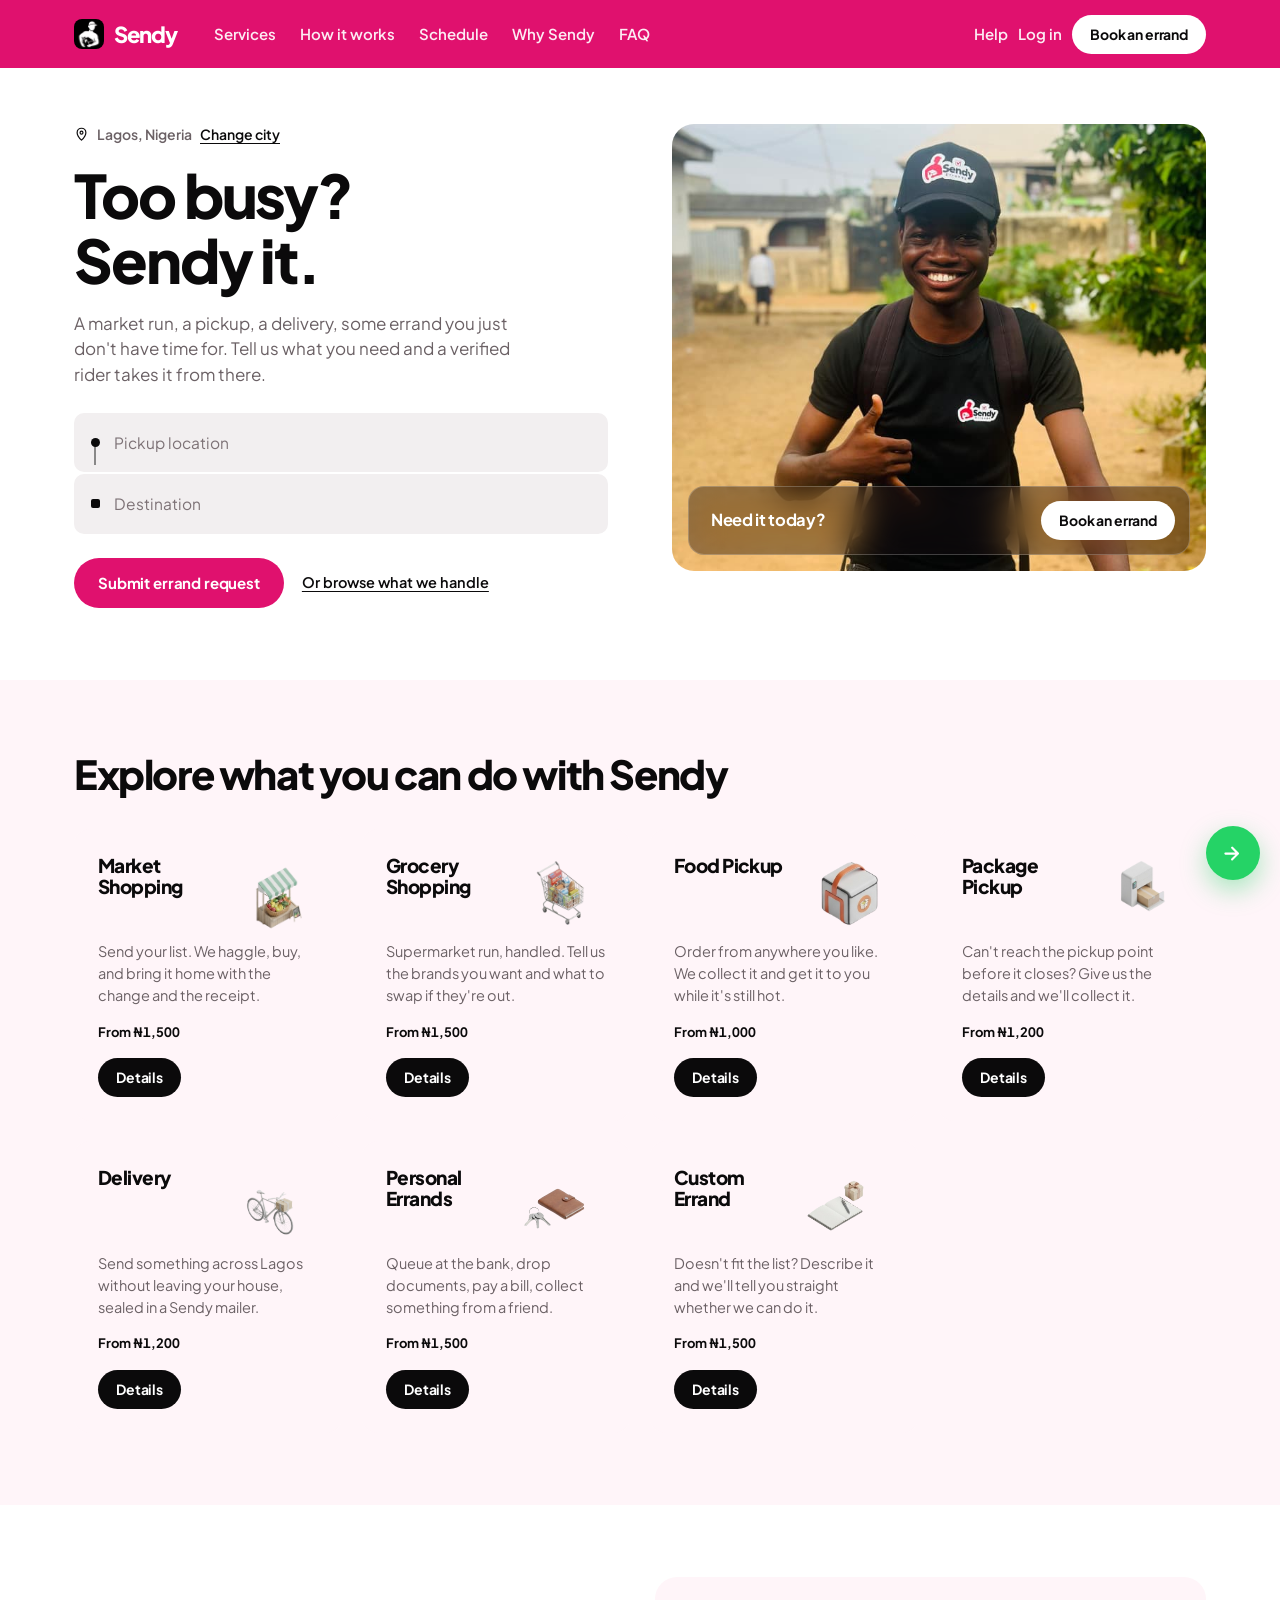
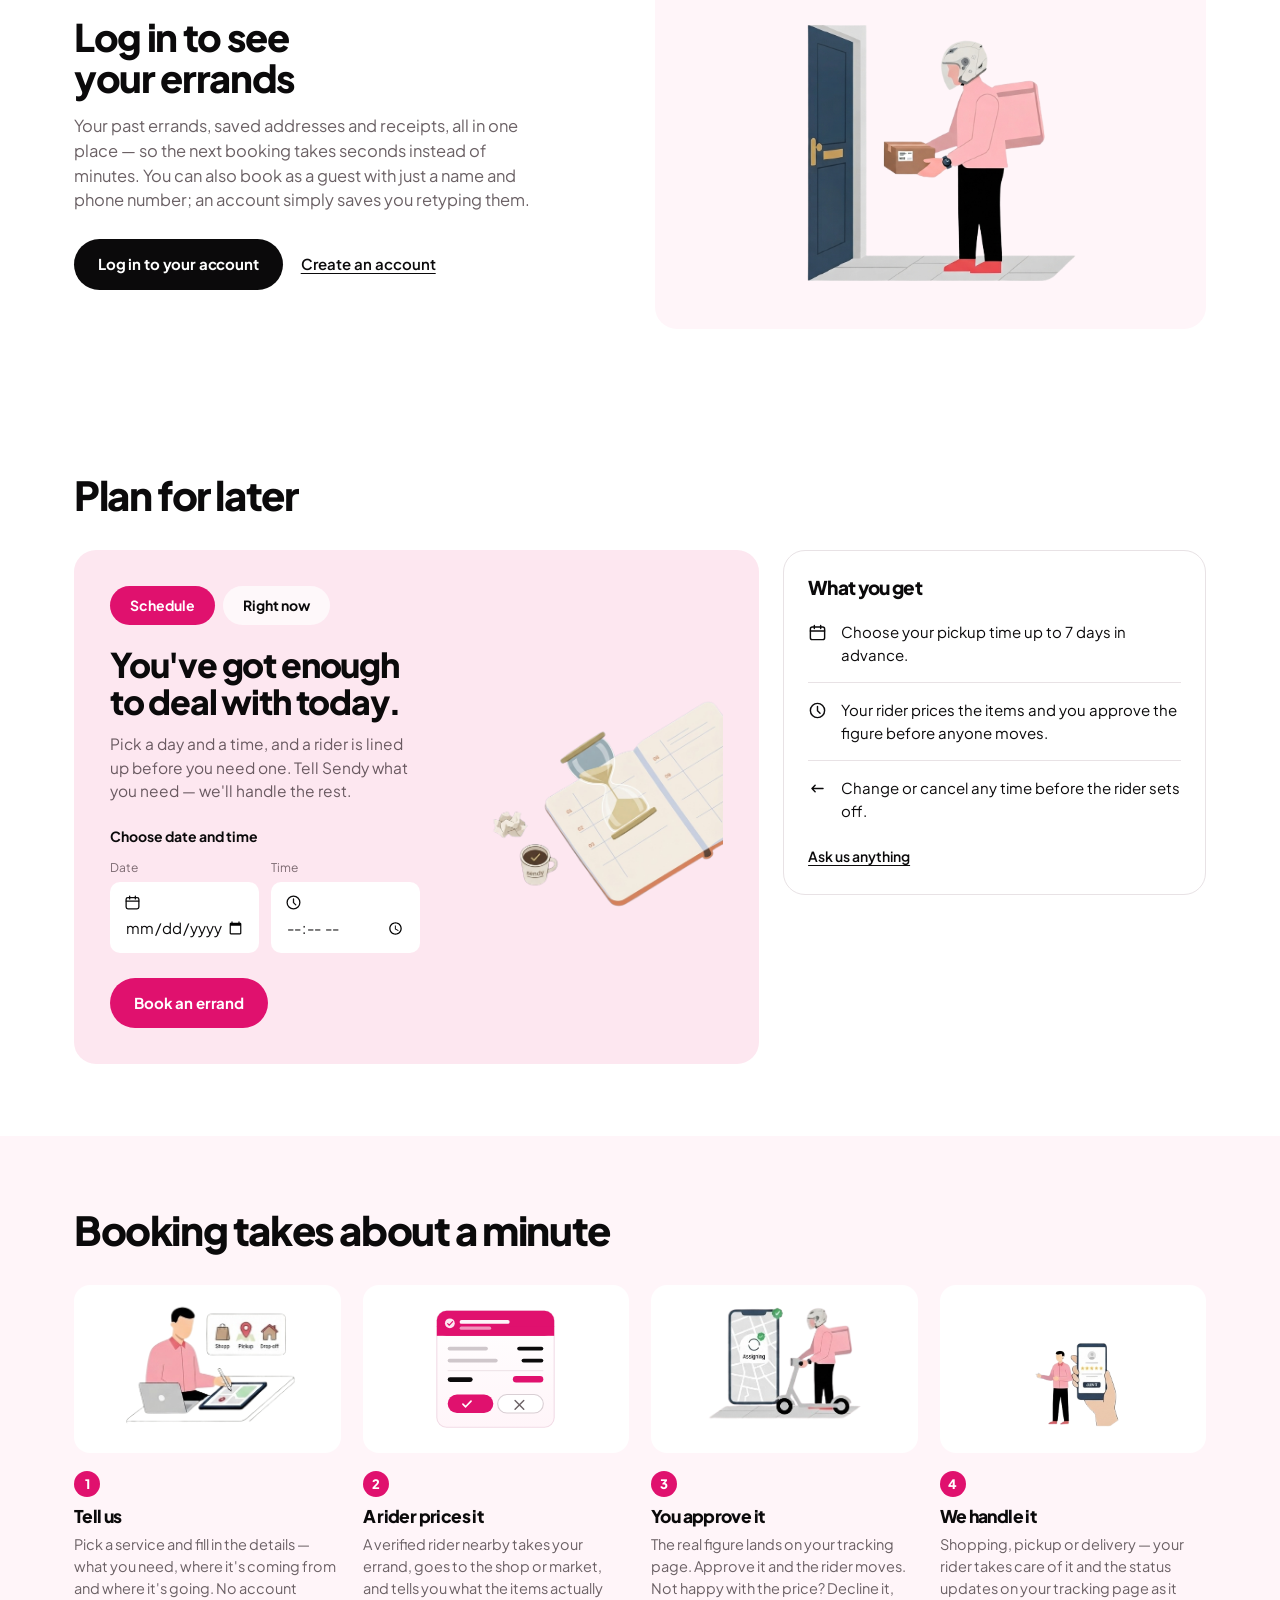
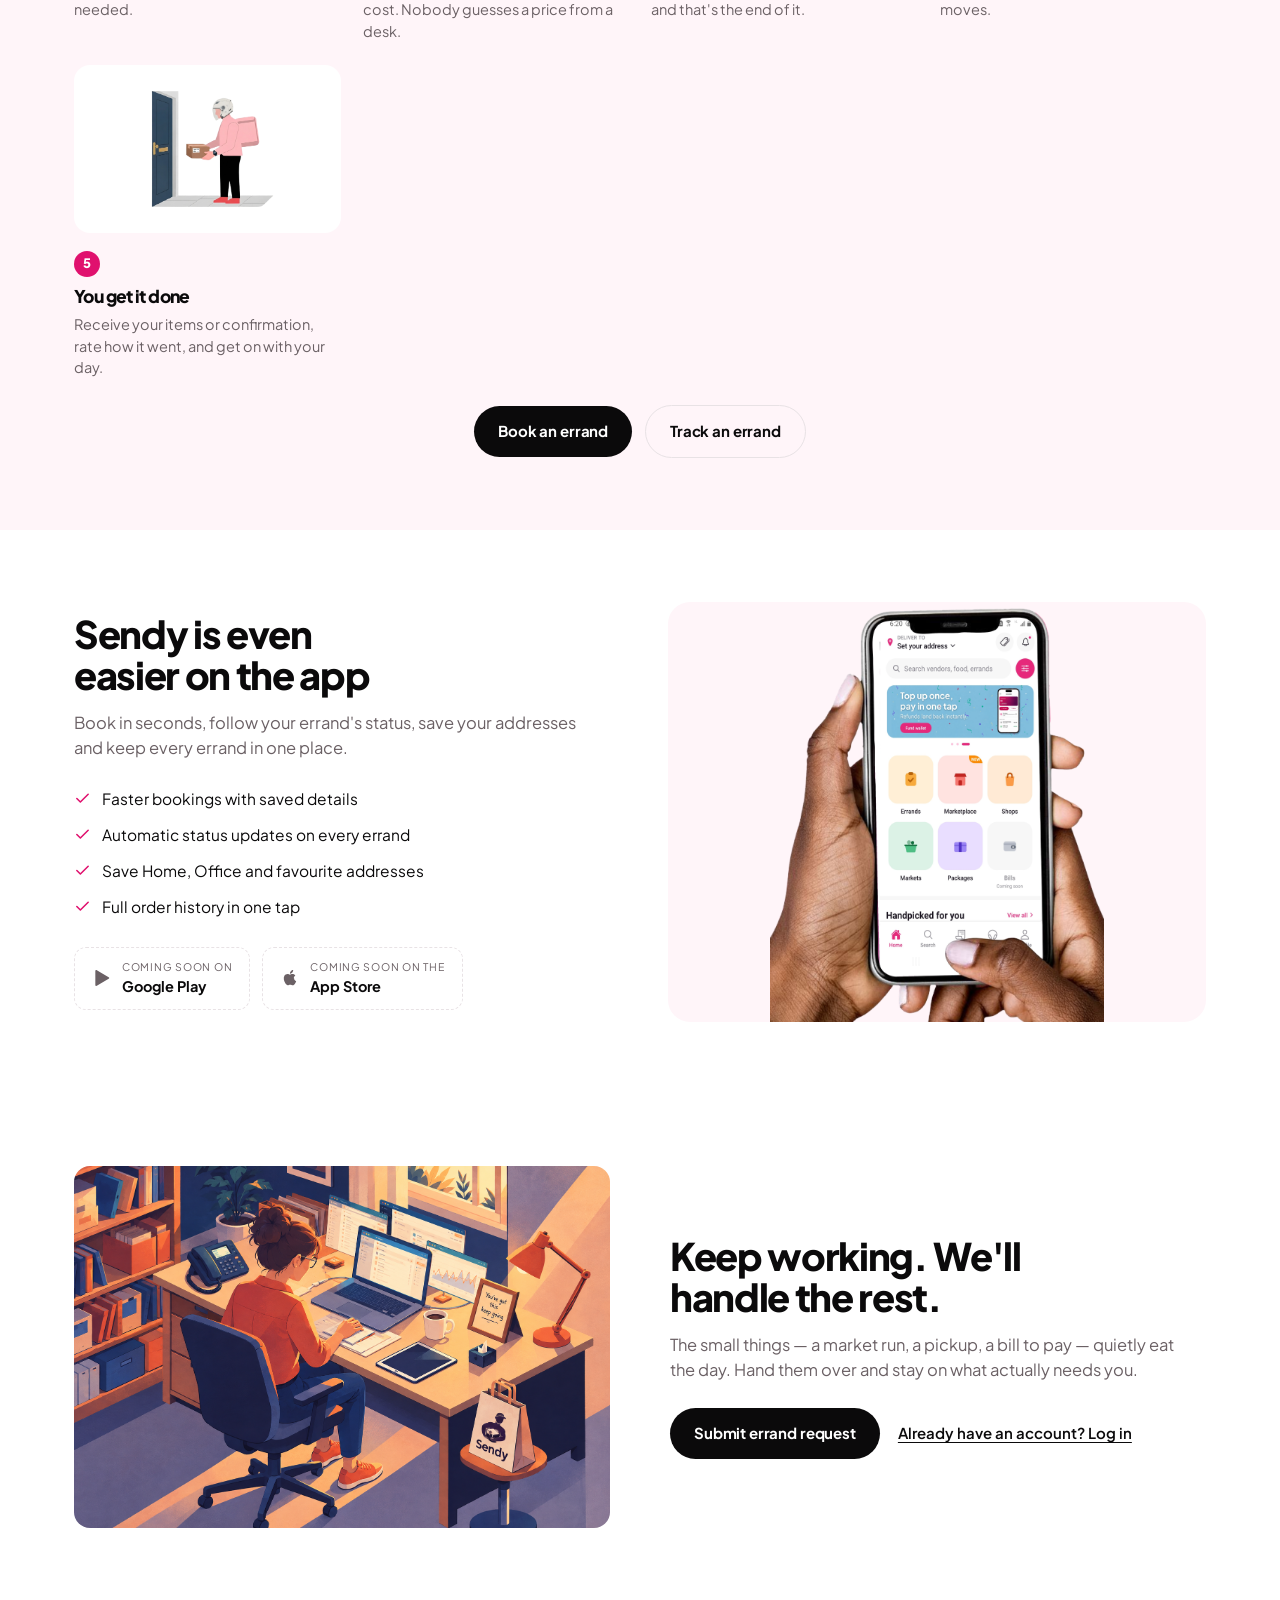
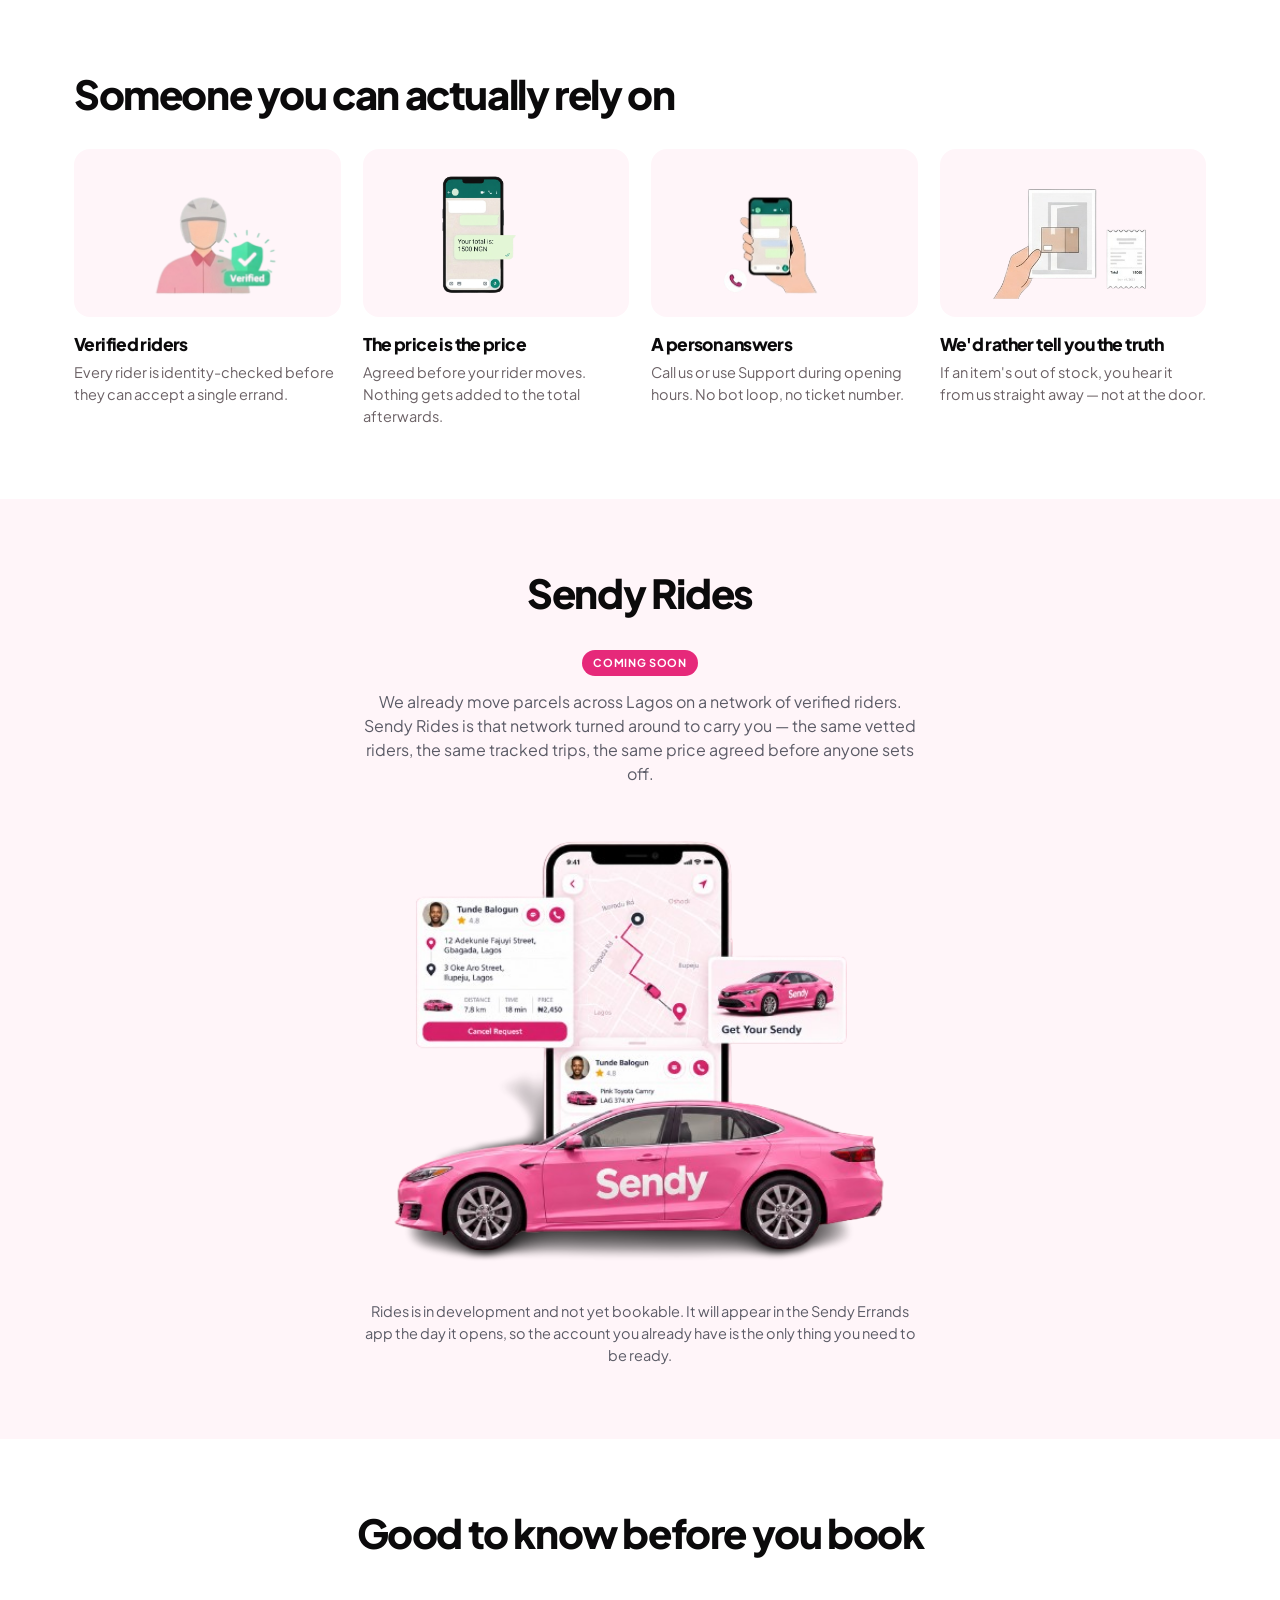
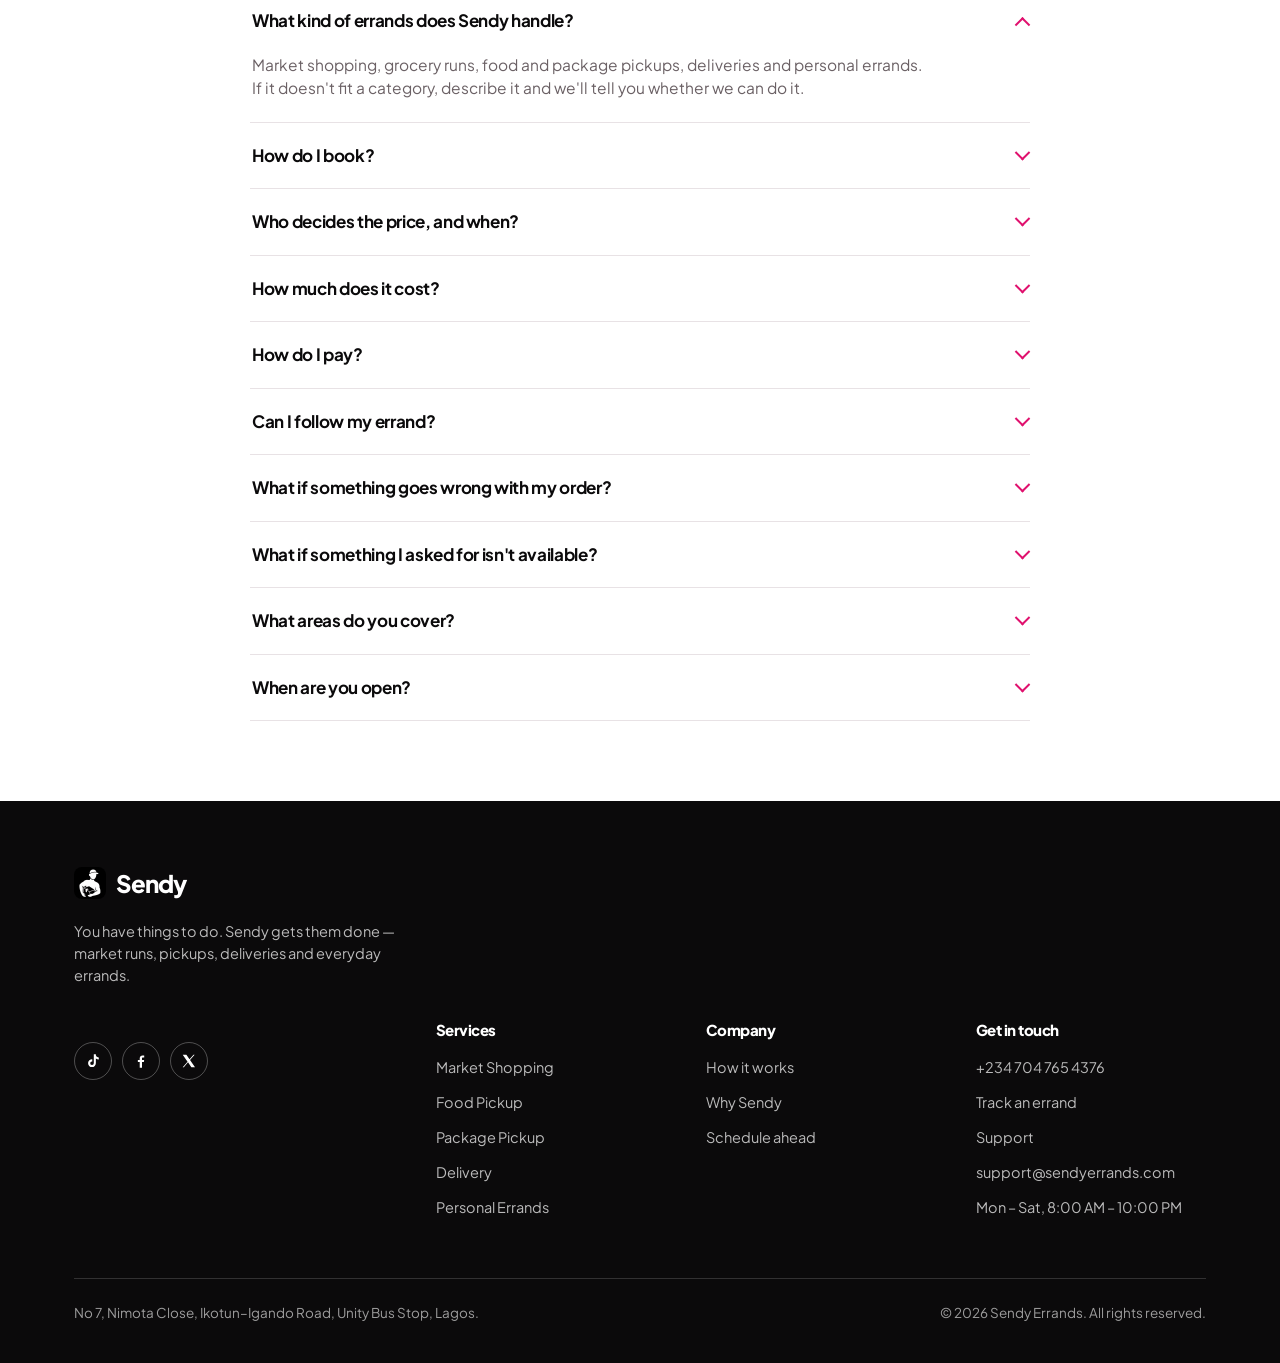
==== commit 4e7e8510: "Describe the errand flow the business actually runs, and make Log in work Every "Log in" on this sit" ====
--- a/index.html
+++ b/index.html
@@ -36,7 +36,7 @@
 
     <div class="nav__right">
       <a href="tel:+2347047654376" class="nav__help">Help</a>
-      <a href="#account" class="nav__help">Log in</a>
+      <a href="https://sendyerrands.com/login.php" class="nav__help">Log in</a>
       <a href="https://sendyerrands.com/book.php" target="_blank" rel="noopener" class="btn btn--white btn--sm">Book an errand</a>
       <button type="button" class="burger" id="burger" aria-label="Open menu" aria-expanded="false" aria-controls="mobile-nav">
         <span></span><span></span><span></span>
@@ -50,7 +50,7 @@
   <a href="#how">How it works</a>
   <a href="#plan">Schedule</a>
   <a href="#why">Why Sendy</a>
-  <a href="#account">Log in</a>
+  <a href="https://sendyerrands.com/login.php">Log in</a>
   <a href="tel:+2347047654376">Call +234 704 765 4376</a>
   <a href="https://sendyerrands.com/book.php" target="_blank" rel="noopener" class="btn btn--white">Book an errand</a>
 </div>
@@ -204,10 +204,10 @@
     <div class="wrap account">
       <div>
         <h2>Log in to see your errands</h2>
-        <p>Your past errands, saved addresses and receipts, all in one place — so the next booking takes seconds instead of minutes.</p>
+        <p>Your past errands, saved addresses and receipts, all in one place &mdash; so the next booking takes seconds instead of minutes. You can also book as a guest with just a name and phone number; an account simply saves you retyping them.</p>
         <div class="account__actions">
-          <a class="btn btn--dark" href="#account">Log in to your account</a>
-          <a class="account__link" href="#account">Create an account</a>
+          <a class="btn btn--dark" href="https://sendyerrands.com/login.php">Log in to your account</a>
+          <a class="account__link" href="https://sendyerrands.com/register.php">Create an account</a>
         </div>
       </div>
       <div class="account__art">
@@ -267,14 +267,14 @@
             </li>
             <li>
               <svg width="19" height="19" viewBox="0 0 24 24" aria-hidden="true"><circle cx="12" cy="12" r="9" stroke="currentColor" stroke-width="1.8" fill="none"/><path d="M12 7v5.2l3.2 3.2" stroke="currentColor" stroke-width="1.8" fill="none" stroke-linecap="round" stroke-linejoin="round"/></svg>
-              We confirm the price on WhatsApp before a rider moves.
+              Your rider prices the items and you approve the figure before anyone moves.
             </li>
             <li>
               <svg width="19" height="19" viewBox="0 0 24 24" aria-hidden="true"><path d="M5 12h14M5 12l4-4M5 12l4 4" stroke="currentColor" stroke-width="1.8" fill="none" stroke-linecap="round" stroke-linejoin="round"/></svg>
               Change or cancel any time before the rider sets off.
             </li>
           </ul>
-          <a class="plan__terms" href="https://sendyerrands.com/book.php" target="_blank" rel="noopener">Ask us anything</a>
+          <a class="plan__terms" href="https://sendyerrands.com/support.php" target="_blank" rel="noopener">Ask us anything</a>
         </aside>
       </div>
     </div>
@@ -284,32 +284,52 @@
   <section class="sec sec--tint" id="how">
     <div class="wrap">
       <h2 class="sec__title">Booking takes about a minute</h2>
+      <!--
+        These five steps mirror the live flow on sendyerrands.com, deliberately,
+        because this page is the advert for it and the two disagreeing is how a
+        customer ends up expecting something that will not happen.
+
+        What stood here described the old WhatsApp process: "message us", and
+        "we come back within minutes with a final figure". Errands are neither
+        booked nor priced that way any more. The rider prices the items from the
+        shop, and the customer approves or declines on their tracking page.
+      -->
       <div class="icards">
         <div class="icard">
           <div class="icard__plate"><img src="img/ill/s1-tell-us.png" alt="" loading="lazy"></div>
           <span class="icard__n">1</span>
           <h3>Tell us</h3>
-          <p>Message us with what you need, where it's coming from and where it's going.</p>
-        </div>
-        <div class="icard">
-          <div class="icard__plate"><img src="img/ill/s2-agree-price.png" alt="" loading="lazy"></div>
+          <p>Pick a service and fill in the details &mdash; what you need, where it's coming from and where it's going. No account needed.</p>
+        </div>
+        <div class="icard">
+          <div class="icard__plate"><img src="img/ill/s2-approve-price.svg" alt="" loading="lazy"></div>
           <span class="icard__n">2</span>
-          <h3>Agree the price</h3>
-          <p>We come back within minutes with a final figure. Nothing moves until you say yes.</p>
+          <h3>A rider prices it</h3>
+          <p>A verified rider nearby takes your errand, goes to the shop or market, and tells you what the items actually cost. Nobody guesses a price from a desk.</p>
         </div>
         <div class="icard">
           <div class="icard__plate"><img src="img/ill/s3-we-handle.png" alt="" loading="lazy"></div>
           <span class="icard__n">3</span>
-          <h3>We handle it</h3>
-          <p>A verified rider nearby picks it up and keeps you posted the whole way.</p>
+          <h3>You approve it</h3>
+          <p>The real figure lands on your tracking page. Approve it and the rider moves. Not happy with the price? Decline it, and that's the end of it.</p>
         </div>
         <div class="icard">
           <div class="icard__plate"><img src="img/ill/s4-done.png" alt="" loading="lazy"></div>
           <span class="icard__n">4</span>
-          <h3>Done, and paid</h3>
-          <p>Get your items, pay cash or transfer on completion, and rate how it went.</p>
-        </div>
-      </div>
+          <h3>We handle it</h3>
+          <p>Shopping, pickup or delivery &mdash; your rider takes care of it and the status updates on your tracking page as it moves.</p>
+        </div>
+        <div class="icard">
+          <div class="icard__plate"><img src="img/ill/account.png" alt="" loading="lazy"></div>
+          <span class="icard__n">5</span>
+          <h3>You get it done</h3>
+          <p>Receive your items or confirmation, rate how it went, and get on with your day.</p>
+        </div>
+      </div>
+      <p style="text-align:center; margin-top:26px;">
+        <a class="btn btn--dark" href="https://sendyerrands.com/book.php" target="_blank" rel="noopener">Book an errand</a>
+        <a class="btn btn--ghost" href="https://sendyerrands.com/track.php" target="_blank" rel="noopener" style="margin-left:10px;">Track an errand</a>
+      </p>
     </div>
   </section>
 
@@ -353,7 +373,7 @@
         <p>The small things — a market run, a pickup, a bill to pay — quietly eat the day. Hand them over and stay on what actually needs you.</p>
         <div class="feature__actions">
           <a class="btn btn--dark" href="https://sendyerrands.com/book.php">Submit errand request</a>
-          <a class="feature__link" href="#account">Already have an account? Log in</a>
+          <a class="feature__link" href="https://sendyerrands.com/login.php">Already have an account? Log in</a>
         </div>
       </div>
     </div>
@@ -377,7 +397,7 @@
         <div class="icard">
           <div class="icard__plate"><img src="img/ill/t-person.png" alt="" loading="lazy"></div>
           <h3>A person answers</h3>
-          <p>WhatsApp or phone during opening hours. No bot loop, no ticket number.</p>
+          <p>Call us or use Support during opening hours. No bot loop, no ticket number.</p>
         </div>
         <div class="icard">
           <div class="icard__plate"><img src="img/ill/t-truth.png" alt="" loading="lazy"></div>
@@ -437,23 +457,31 @@
         </details>
         <details>
           <summary>How do I book?</summary>
-          <p>Message us on WhatsApp, or call. Tell us what you need, where it's coming from and where it's going. There's no account to create and nothing to install.</p>
+          <p>Book on the website in about a minute &mdash; pick a service, say what you need and where it's going. You can book as a guest with just your name and phone number; nothing to install and no account required. The app does the same thing faster if you'd rather.</p>
+        </details>
+        <details>
+          <summary>Who decides the price, and when?</summary>
+          <p>Your rider does, once they are at the shop or market and can see what things actually cost. That figure lands on your tracking page for you to approve. Nothing is bought and no rider sets off until you do &mdash; and if the price isn't right, you decline and that is the end of it.</p>
         </details>
         <details>
           <summary>How much does it cost?</summary>
-          <p>Errands start from ₦1,000 to ₦1,500 depending on the type, then vary with distance and what's involved. We confirm the exact figure with you before a rider moves.</p>
+          <p>Errands start from ₦1,000 to ₦1,500 depending on the type, then vary with distance and what's involved. For shopping errands the item cost is separate from the dispatch fee, and both are shown to you to approve before a rider moves.</p>
         </details>
         <details>
           <summary>How do I pay?</summary>
-          <p>Cash or bank transfer, arranged directly with us once your rider is on the way.</p>
+          <p>For shopping errands you pay the seller directly using the account details on your tracking page, and settle the Sendy dispatch fee separately. Some errands offer pay-on-completion. Everything owing is shown before you approve.</p>
         </details>
         <details>
           <summary>Can I follow my errand?</summary>
-          <p>Yes. Every errand gets a reference and a clear status, and we message you as it moves — including if something goes wrong.</p>
+          <p>Yes. Every errand gets a reference and a live status you follow on the <a href="https://sendyerrands.com/track.php" target="_blank" rel="noopener">Track Order</a> page, from booking through to completion. Once a rider is assigned, their contact details appear there too.</p>
         </details>
         <details>
           <summary>What if something goes wrong with my order?</summary>
-          <p>Reach us on WhatsApp or by phone and a real person will sort it out, refund requests included.</p>
+          <p>Call us or use the <a href="https://sendyerrands.com/support.php" target="_blank" rel="noopener">Support</a> page with your order reference, and a real person will sort it out &mdash; refund requests and missing items included.</p>
+        </details>
+        <details>
+          <summary>What if something I asked for isn't available?</summary>
+          <p>Your rider calls you before swapping anything, so nothing is bought without your say-so.</p>
         </details>
         <details>
           <summary>What areas do you cover?</summary>
@@ -461,7 +489,7 @@
         </details>
         <details>
           <summary>When are you open?</summary>
-          <p>Monday to Saturday, 8:00 AM to 10:00 PM. Messages sent outside those hours get answered when we open.</p>
+          <p>Monday to Saturday, 8:00 AM to 10:00 PM. You can book at any time &mdash; errands placed outside those hours are picked up when we open.</p>
         </details>
       </div>
     </div>
@@ -508,7 +536,8 @@
         <h4>Get in touch</h4>
         <ul>
           <li><a href="tel:+2347047654376">+234 704 765 4376</a></li>
-          <li><a href="https://sendyerrands.com/book.php" target="_blank" rel="noopener">Chat on WhatsApp</a></li>
+          <li><a href="https://sendyerrands.com/track.php" target="_blank" rel="noopener">Track an errand</a></li>
+          <li><a href="https://sendyerrands.com/support.php" target="_blank" rel="noopener">Support</a></li>
           <li><a href="mailto:support@sendyerrands.com">support@sendyerrands.com</a></li>
           <li><span>Mon – Sat, 8:00 AM – 10:00 PM</span></li>
         </ul>
@@ -522,8 +551,17 @@
   </div>
 </footer>
 
-<a class="wa" href="https://sendyerrands.com/book.php" target="_blank" rel="noopener" aria-label="Chat with Sendy on WhatsApp">
-  <svg width="27" height="27" viewBox="0 0 24 24" aria-hidden="true"><path fill="currentColor" d="M17.47 14.38c-.3-.15-1.76-.87-2.03-.97-.27-.1-.47-.15-.67.15-.2.3-.77.97-.94 1.16-.17.2-.35.22-.64.08-.3-.15-1.26-.47-2.39-1.48-.88-.79-1.48-1.76-1.65-2.06-.17-.3-.02-.46.13-.6.13-.14.3-.35.45-.52.15-.18.2-.3.3-.5.1-.2.05-.37-.03-.52-.07-.15-.67-1.61-.91-2.2-.24-.58-.49-.5-.67-.51h-.57c-.2 0-.52.07-.8.37-.27.3-1.04 1.02-1.04 2.48 0 1.46 1.07 2.87 1.22 3.07.15.2 2.1 3.2 5.08 4.49.7.3 1.26.49 1.69.62.71.23 1.36.2 1.87.12.57-.09 1.76-.72 2-1.41.25-.7.25-1.29.18-1.42-.08-.12-.28-.2-.58-.34"/><path fill="currentColor" d="M12.05 21.79h-.01a9.87 9.87 0 0 1-5.03-1.38l-.36-.21-3.74.98 1-3.65-.24-.37a9.86 9.86 0 0 1-1.51-5.26C2.16 6.45 6.6 2.01 12.05 2.01c2.64 0 5.12 1.03 6.99 2.9a9.83 9.83 0 0 1 2.89 6.99c0 5.45-4.43 9.89-9.88 9.89m8.41-18.3A11.82 11.82 0 0 0 12.05.01C5.5.01.16 5.35.16 11.9c0 2.1.55 4.15 1.59 5.95L.06 24l6.3-1.65a11.88 11.88 0 0 0 5.69 1.45c6.55 0 11.89-5.34 11.89-11.9a11.82 11.82 0 0 0-3.48-8.41Z"/></svg>
+<!--
+  The floating WhatsApp button stood here: the WhatsApp glyph, labelled "Chat
+  with Sendy on WhatsApp", pointing at book.php. The business took WhatsApp out
+  of the booking loop, so it advertised a channel nobody is on and the icon
+  promised a chat window that was never going to open. Booking and support both
+  have real pages now and are linked in the nav and the footer.
+-->
+<a class="wa" href="https://sendyerrands.com/book.php" target="_blank" rel="noopener" aria-label="Book an errand">
+  <svg width="26" height="26" viewBox="0 0 24 24" aria-hidden="true">
+    <path d="M5 13.5h9.2l-3.6 3.6a1 1 0 1 0 1.4 1.4l5.3-5.3a1 1 0 0 0 0-1.4l-5.3-5.3a1 1 0 1 0-1.4 1.4l3.6 3.6H5a1 1 0 0 0 0 2Z" fill="currentColor"/>
+  </svg>
 </a>
 
 <script>
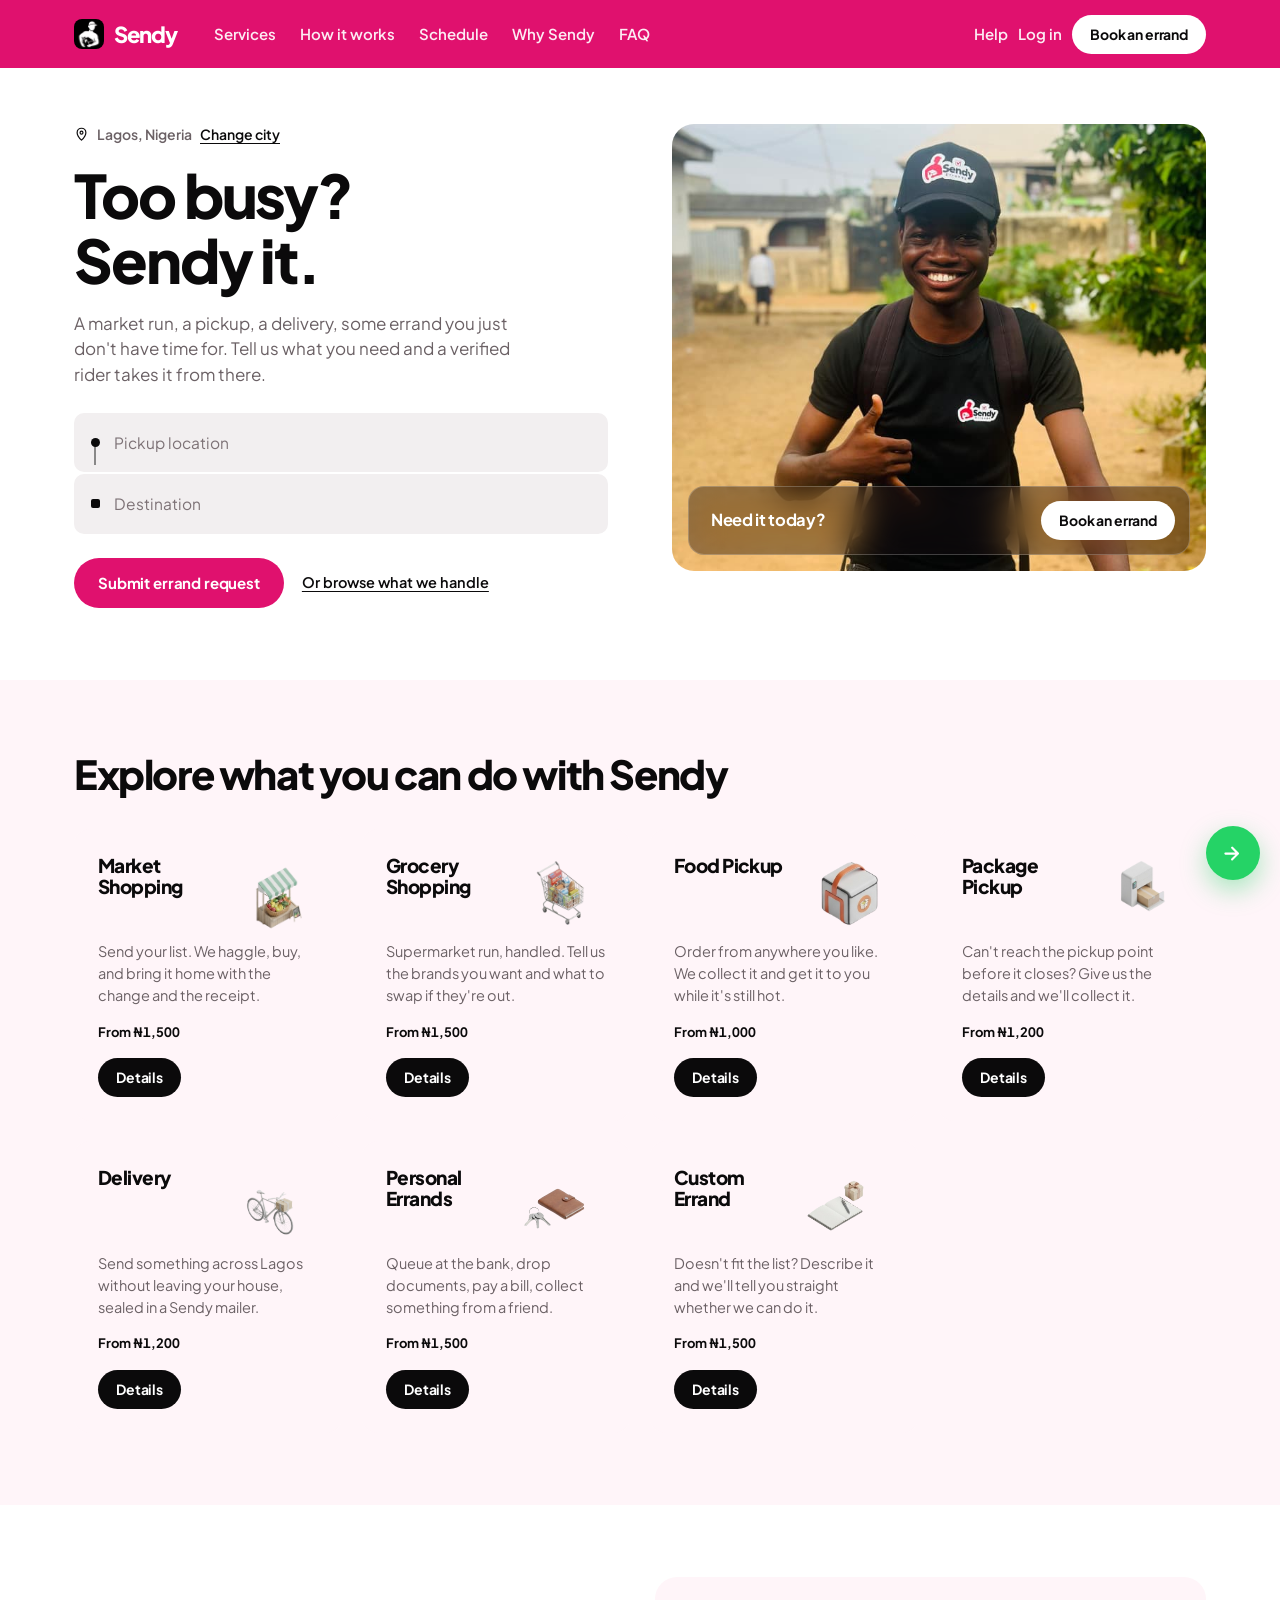
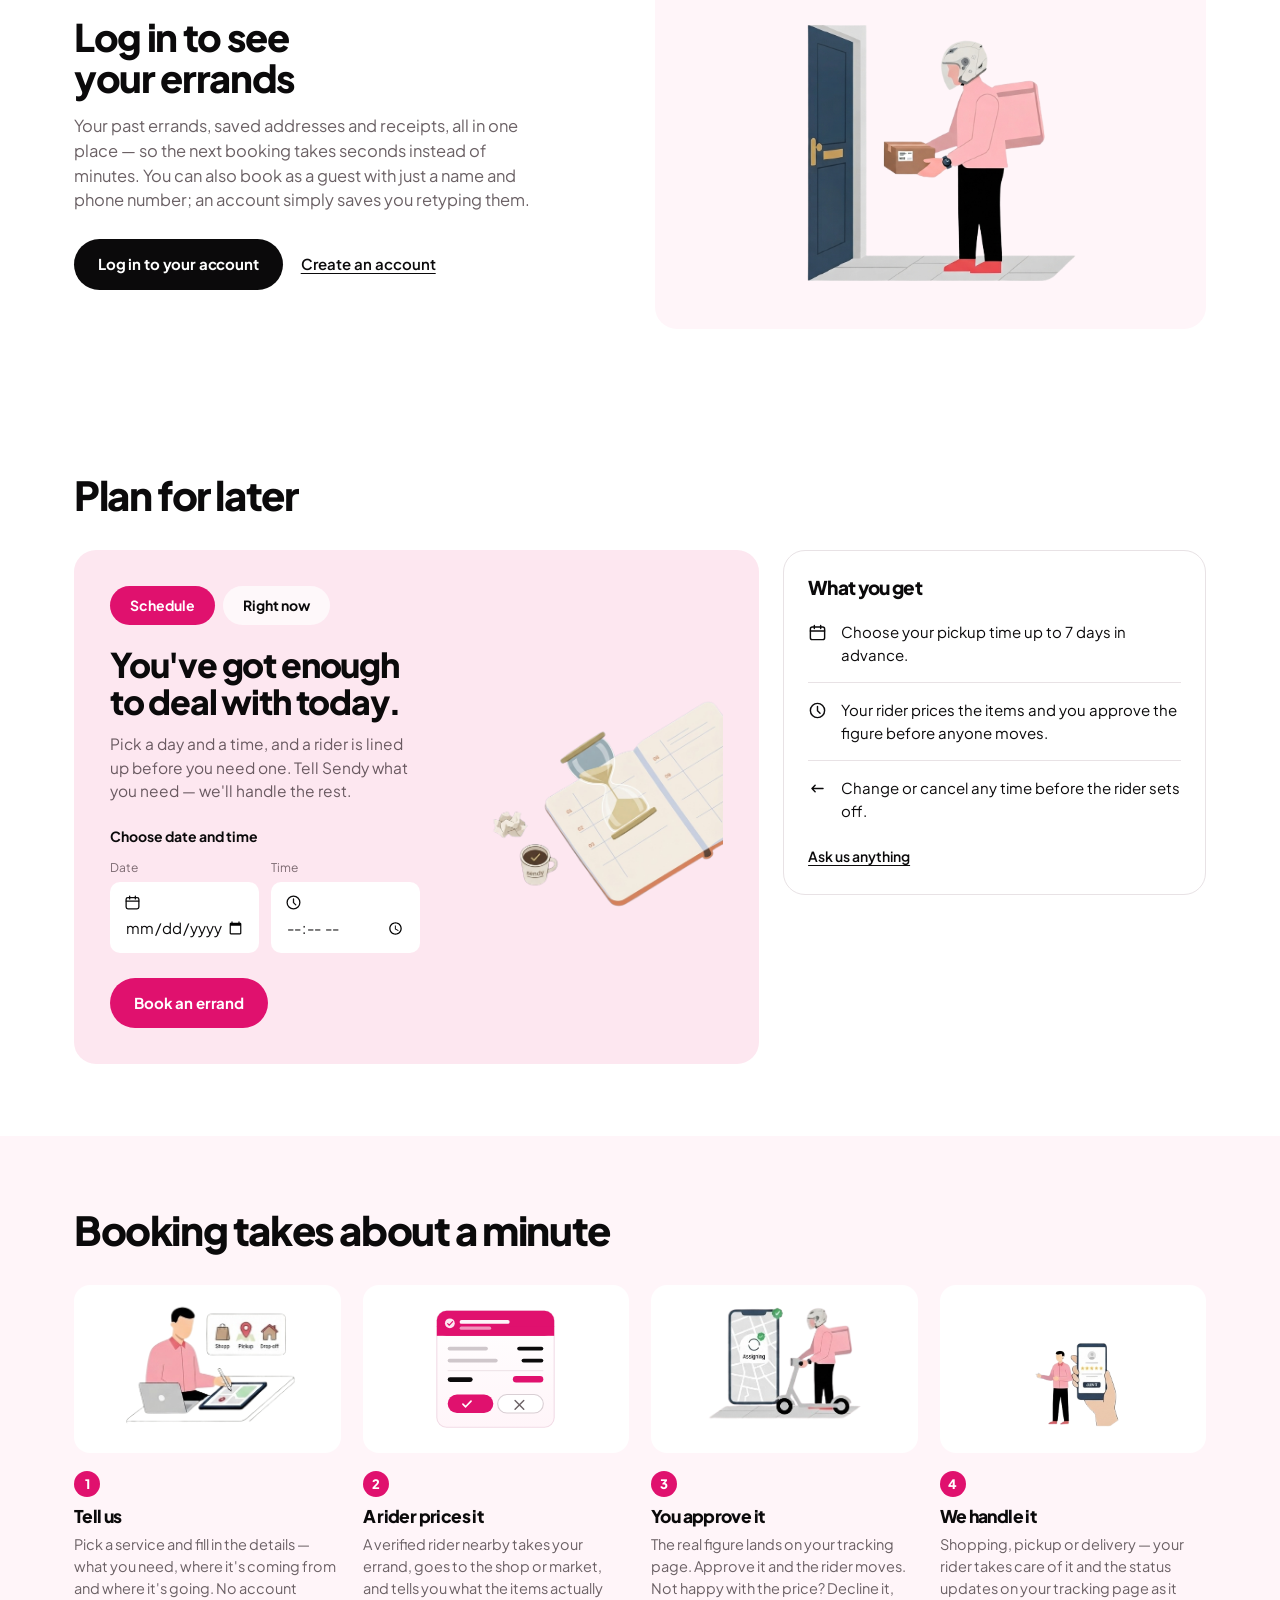
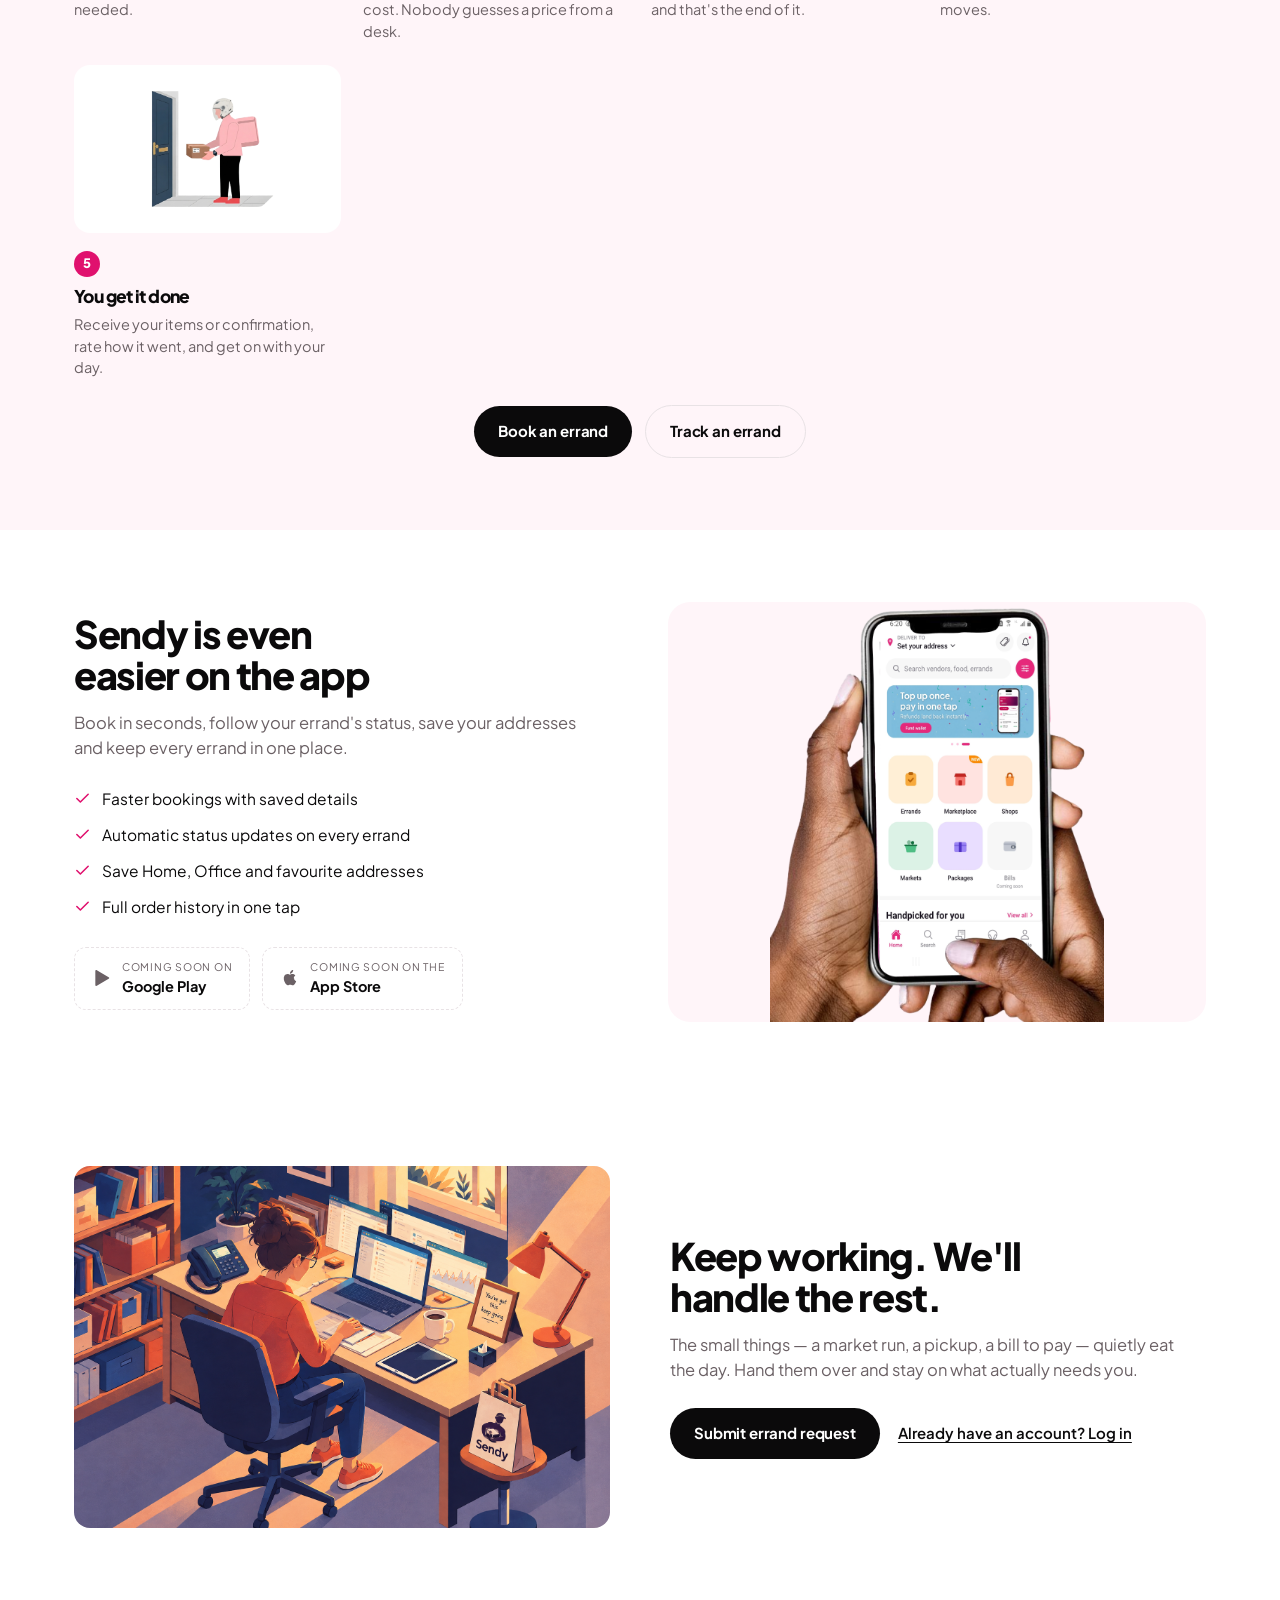
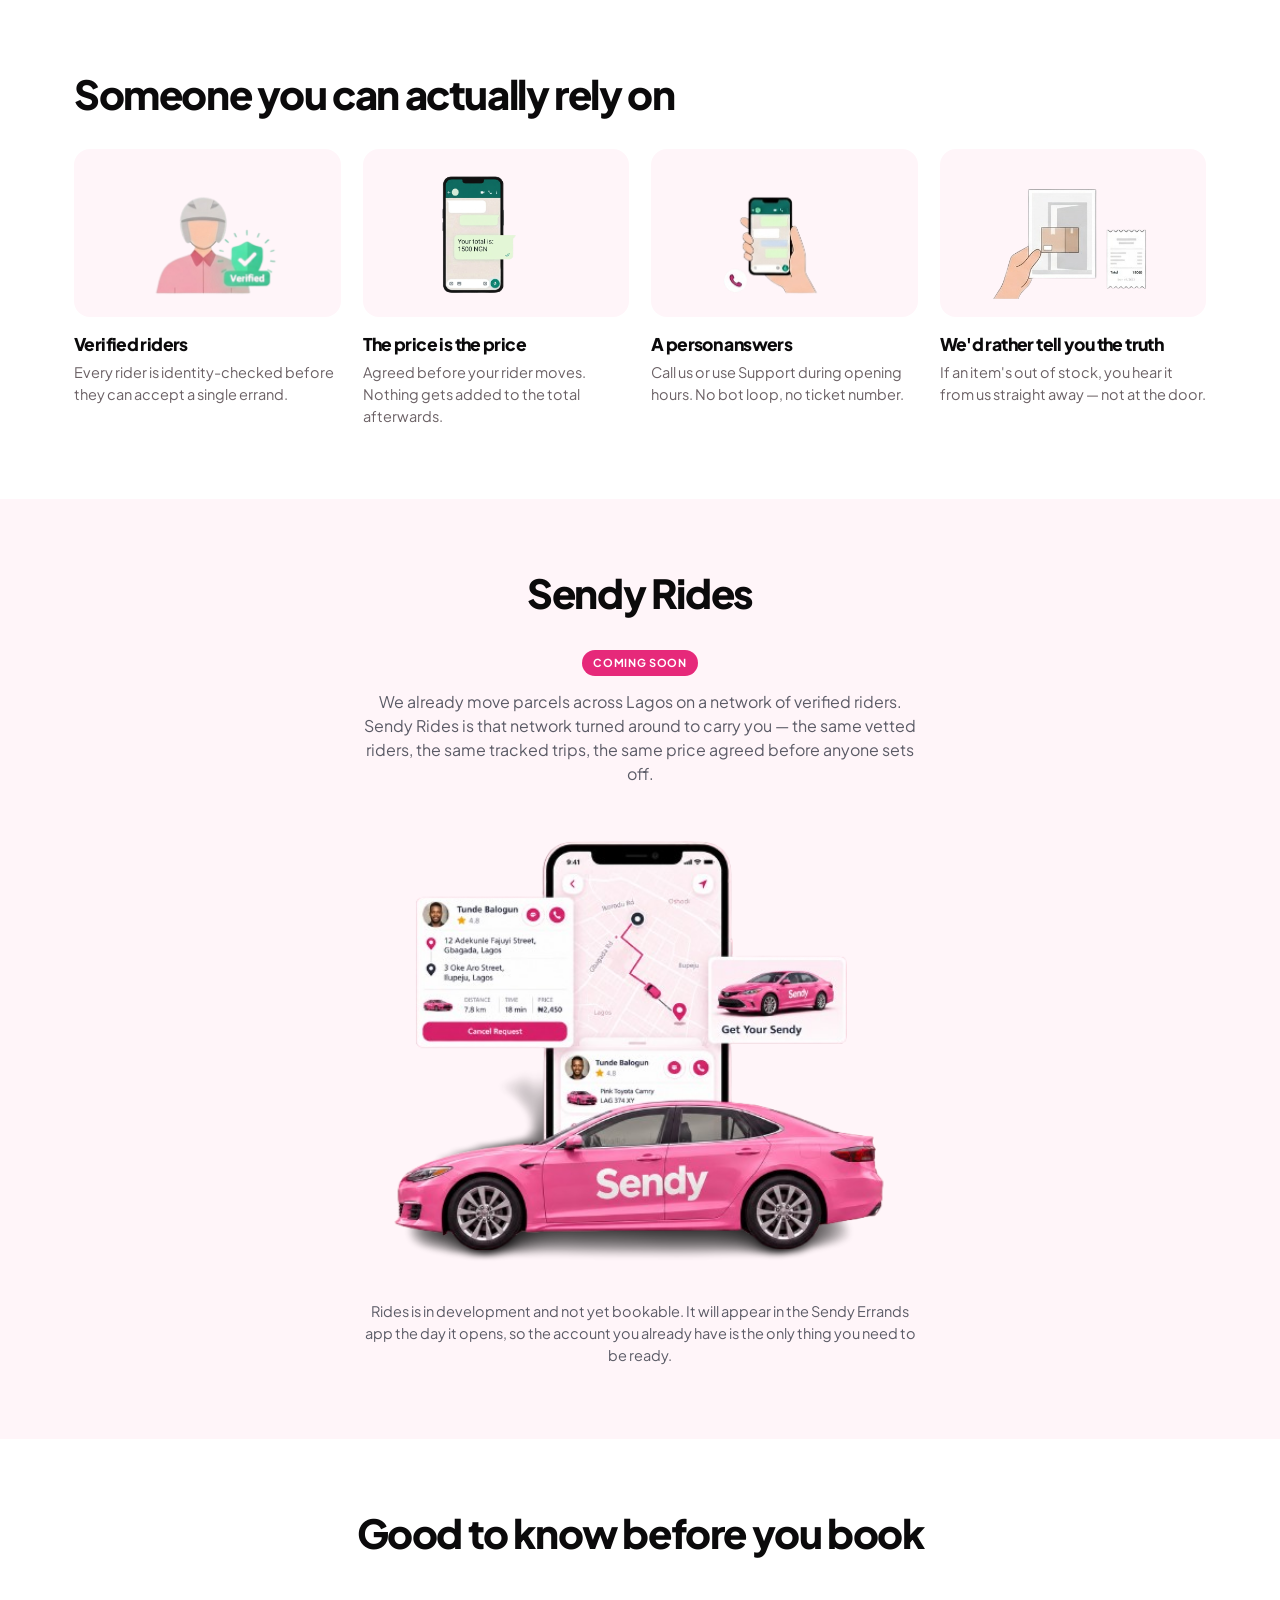
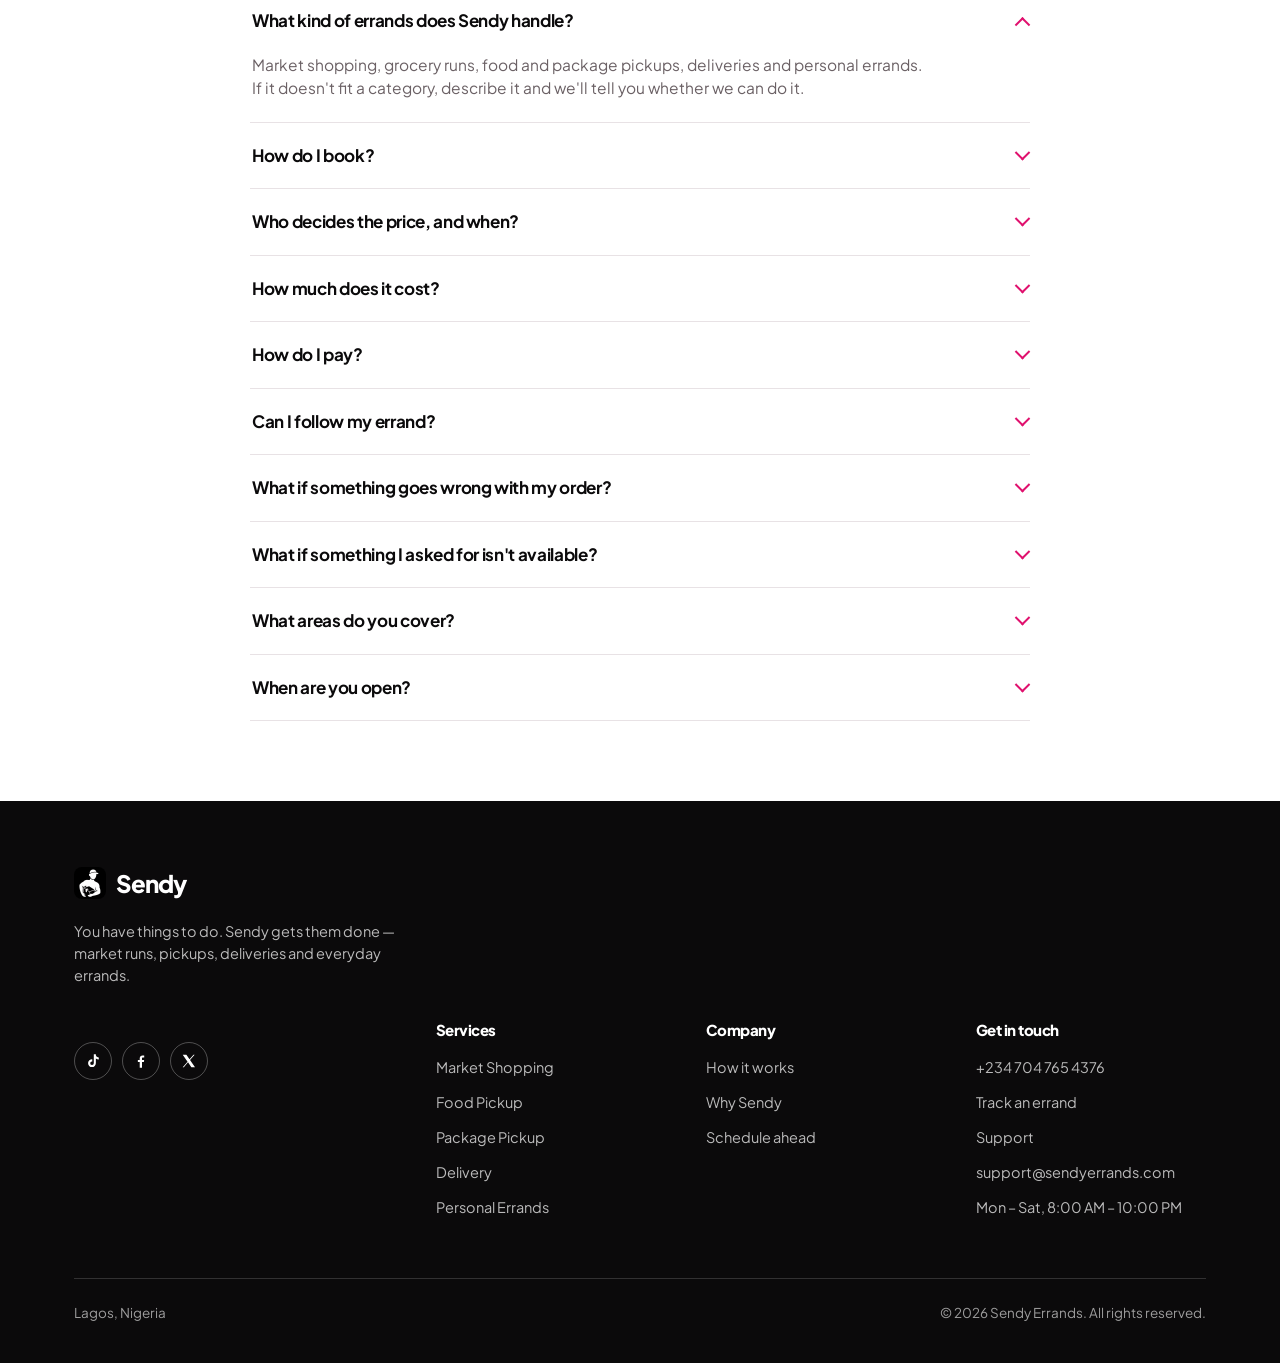
==== commit af31b816: "Take the street address off the public site The footer of every page carried "No 7, Nimota Close, Ik" ====
--- a/index.html
+++ b/index.html
@@ -545,7 +545,7 @@
     </div>
 
     <div class="foot__base">
-      <span>No 7, Nimota Close, Ikotun–Igando Road, Unity Bus Stop, Lagos.</span>
+      <span>Lagos, Nigeria</span>
       <span>© 2026 Sendy Errands. All rights reserved.</span>
     </div>
   </div>
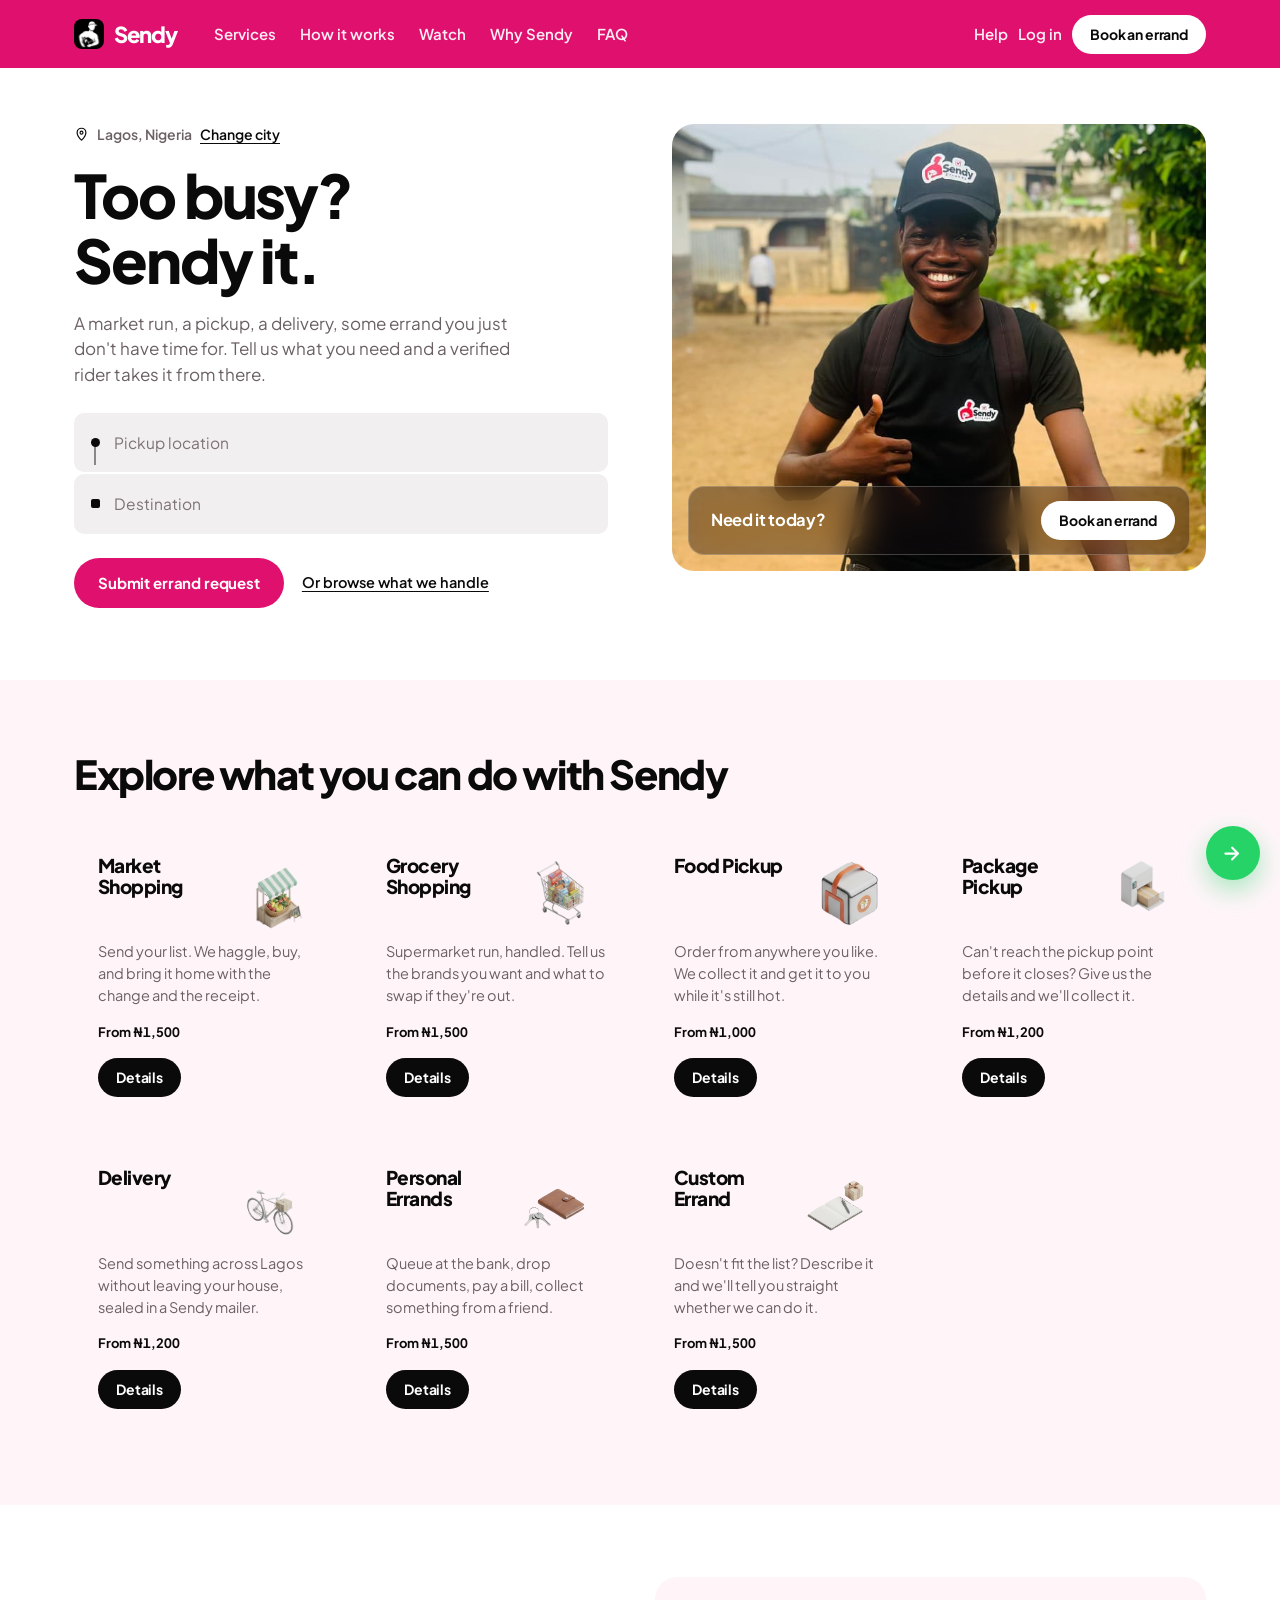
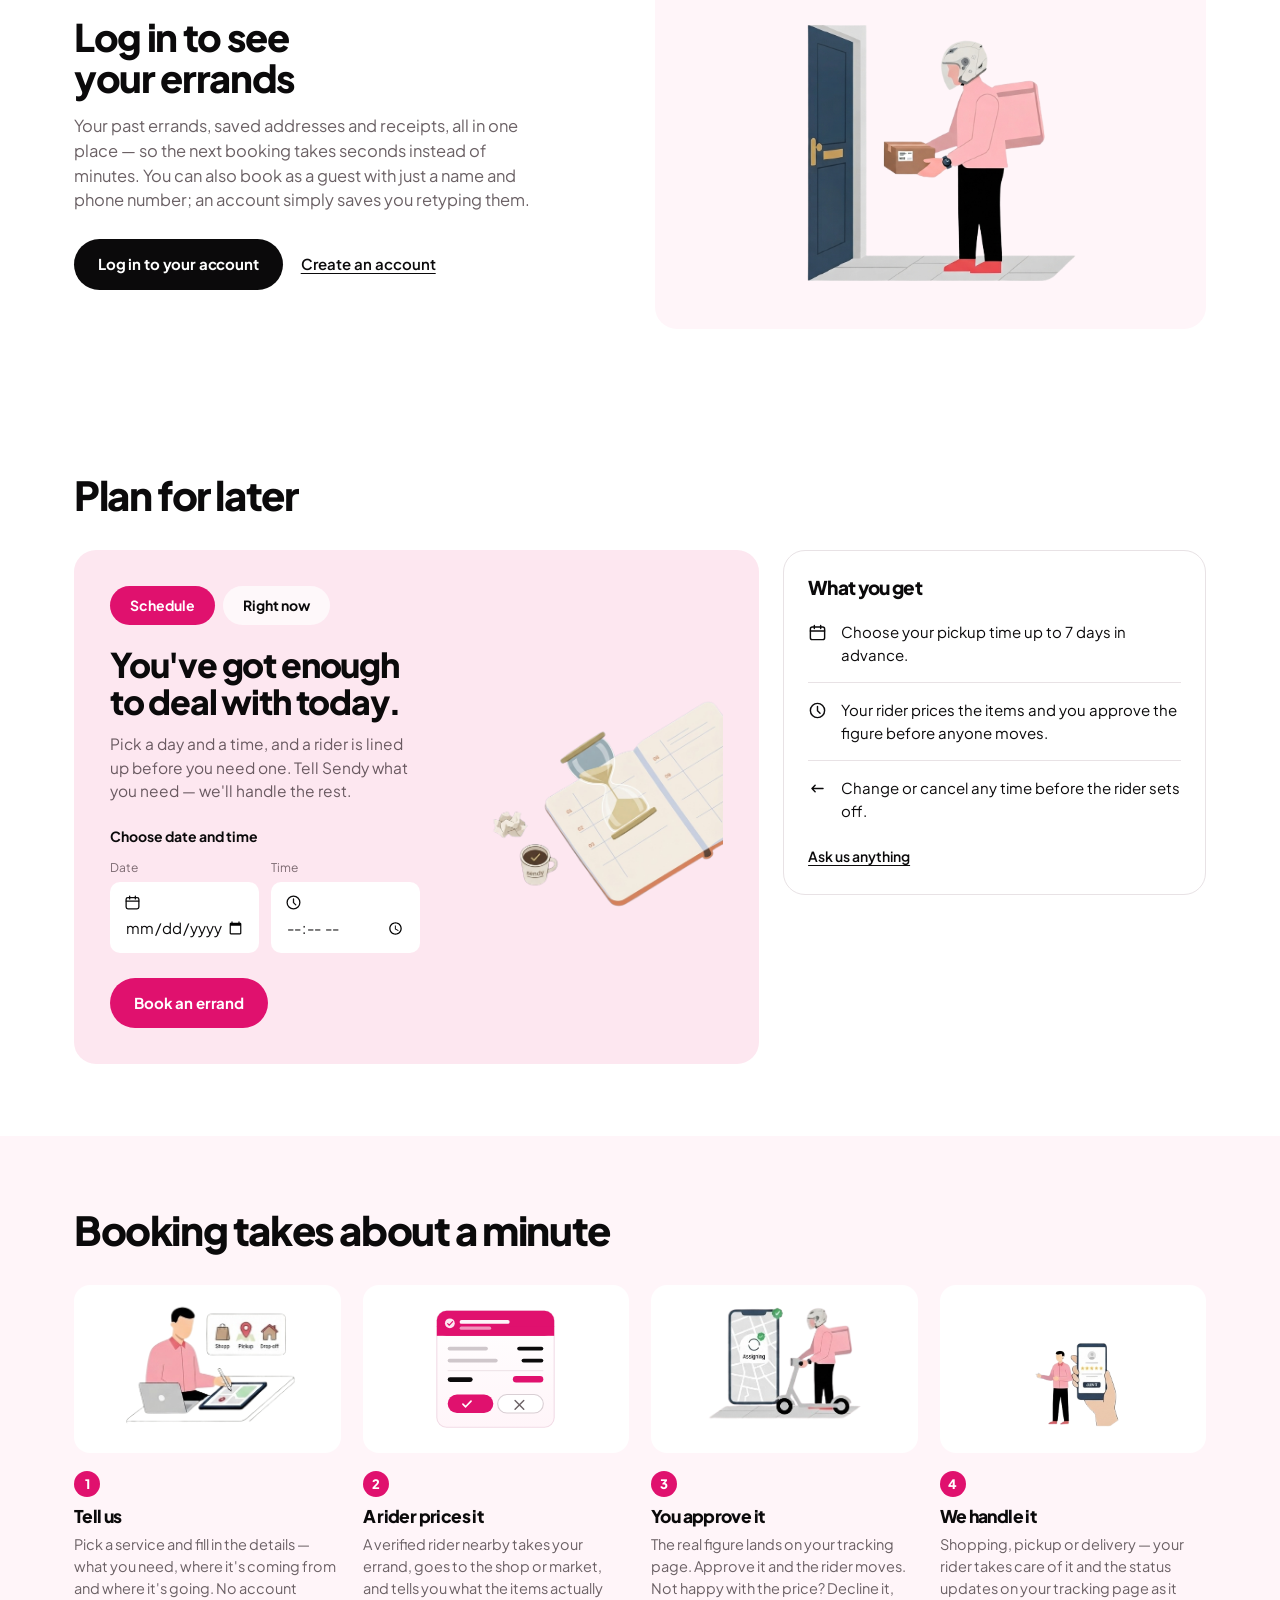
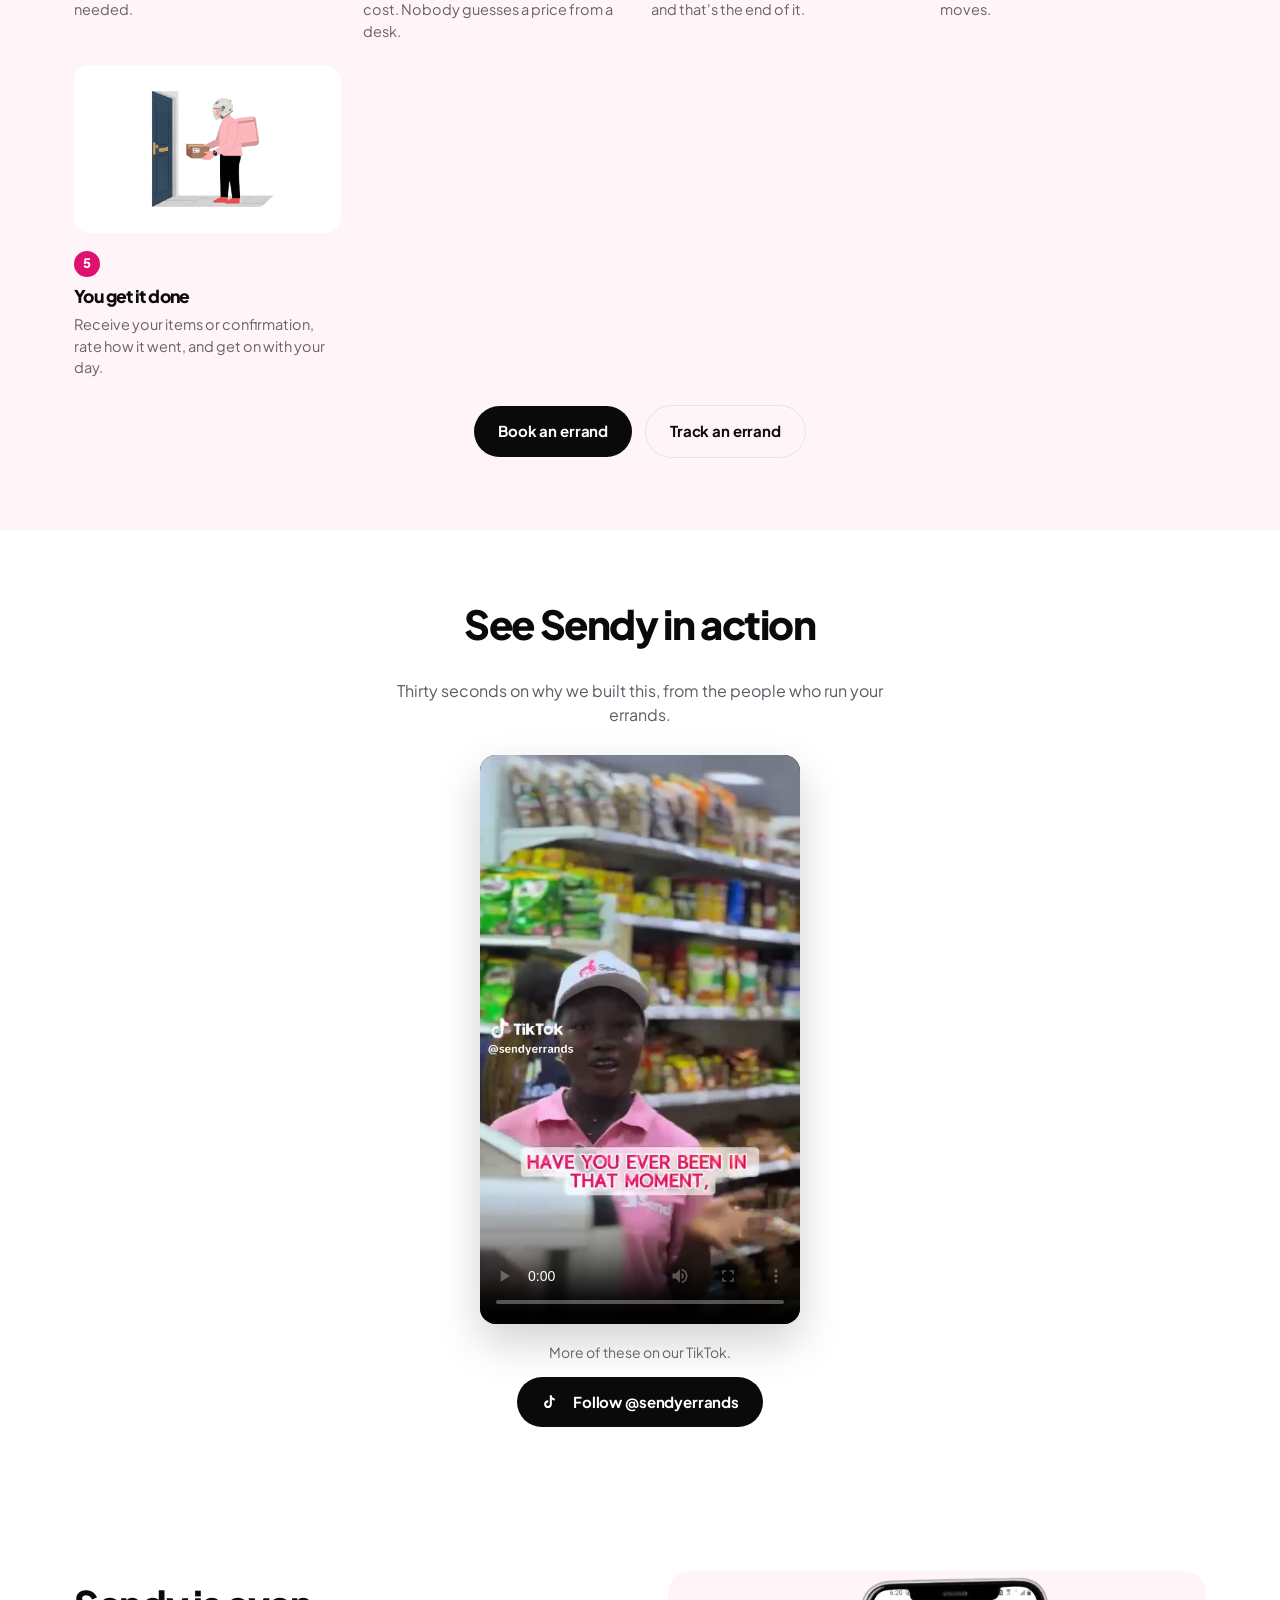
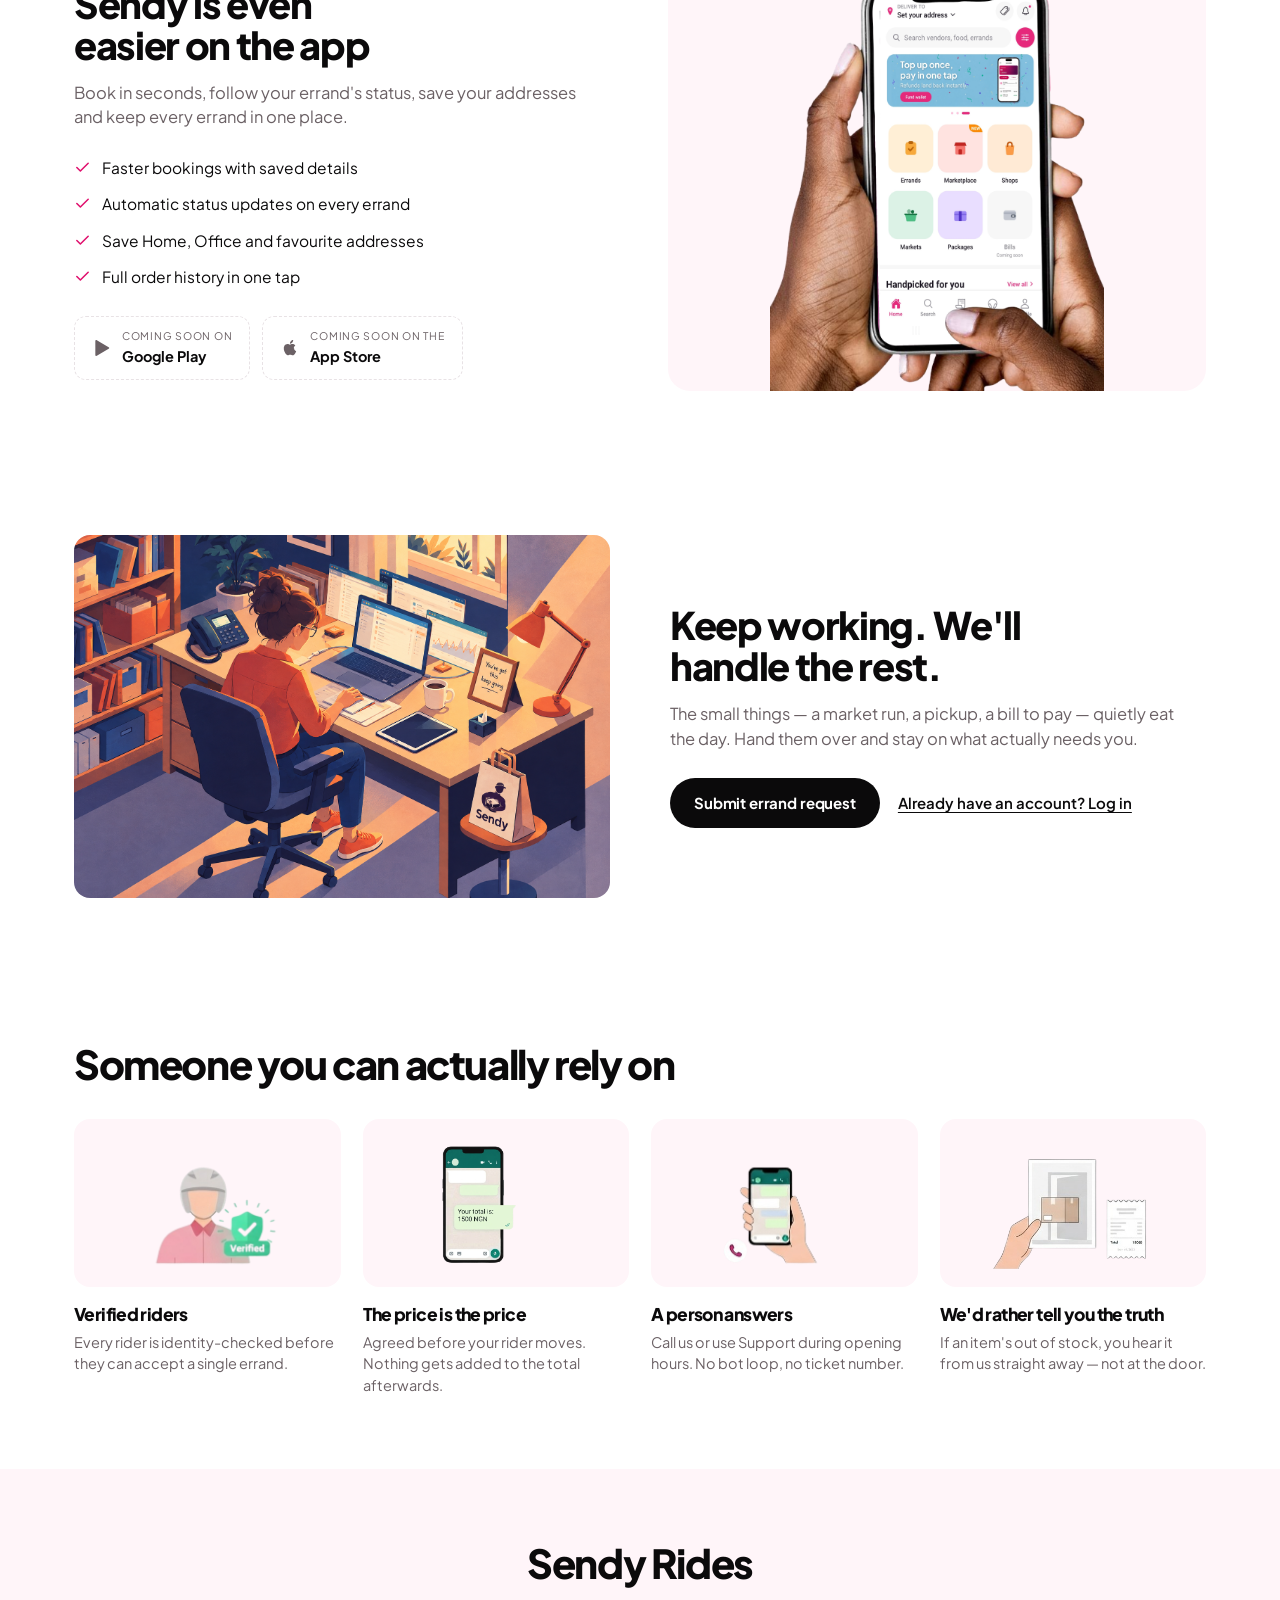
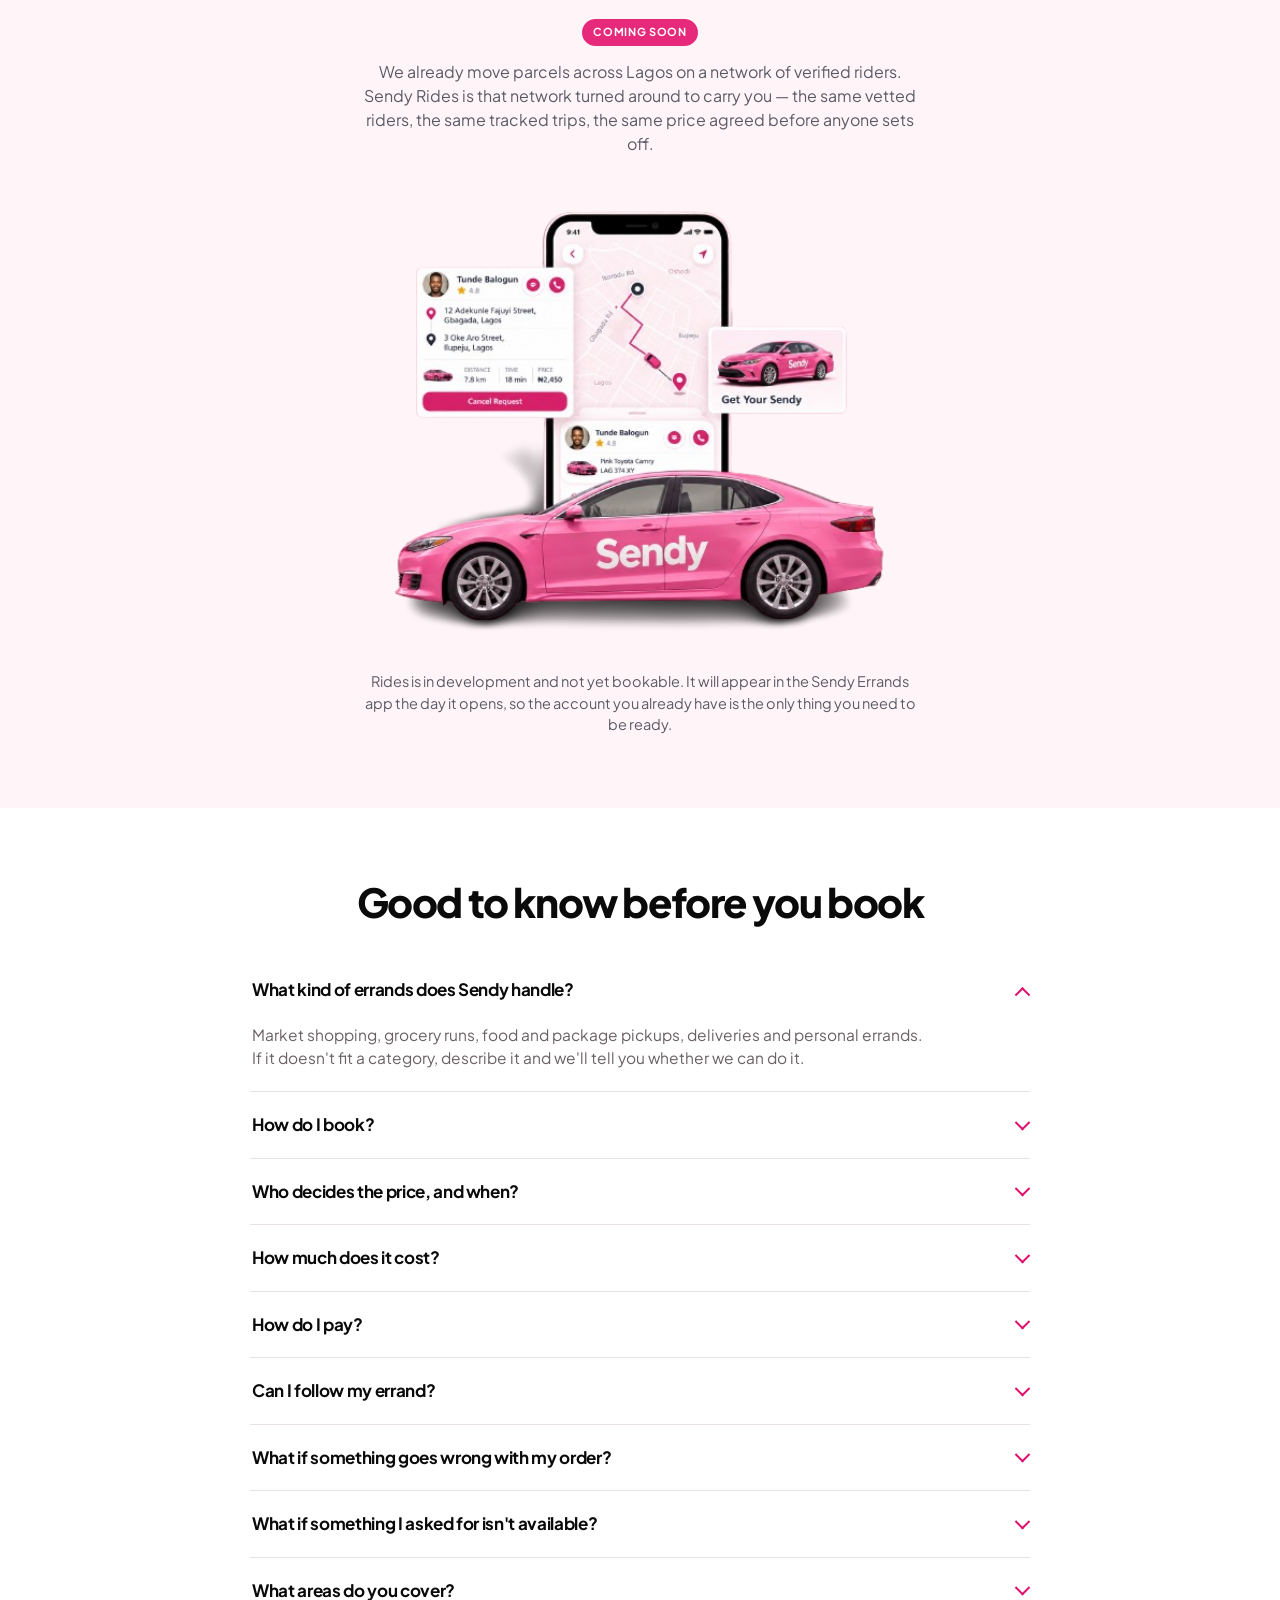
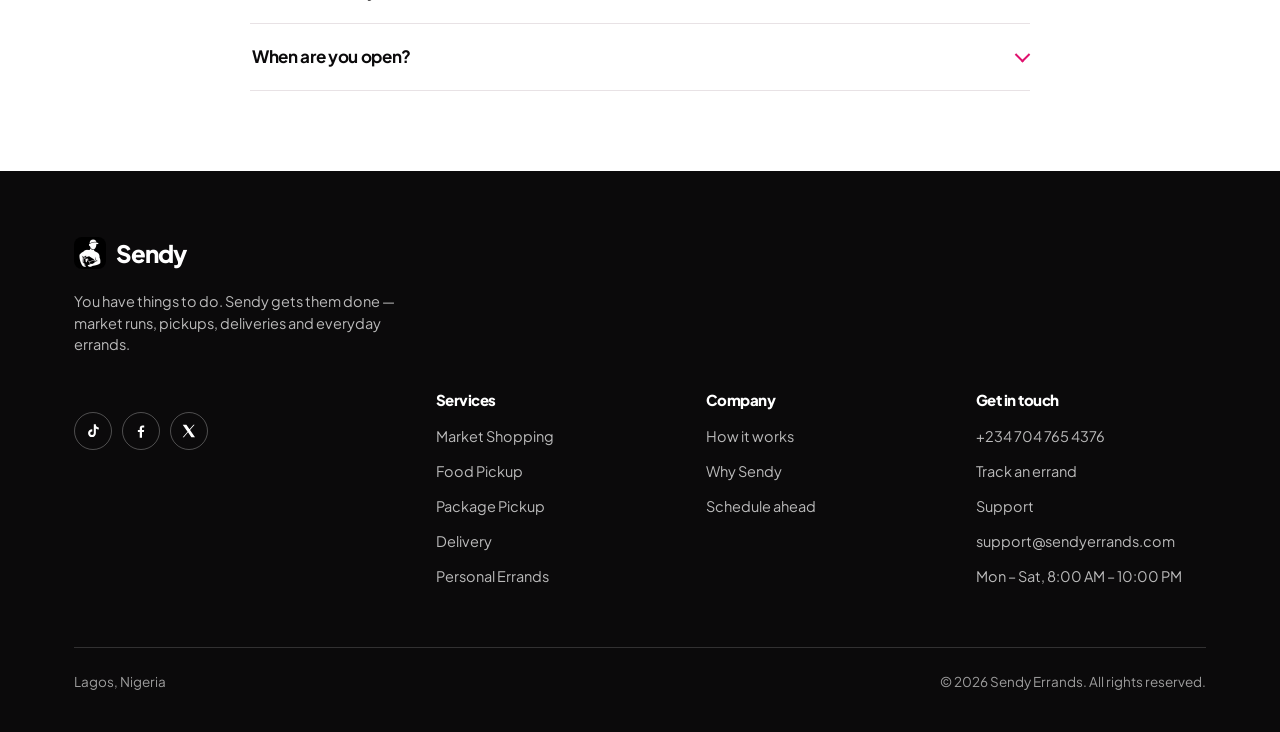
==== commit 54ab028c: "Put the TikTok clip on the site A 34-second piece to camera from the shop floor, which says why the " ====
--- a/index.html
+++ b/index.html
@@ -29,7 +29,7 @@
     <nav class="nav__links" aria-label="Primary">
       <a href="#services">Services</a>
       <a href="#how">How it works</a>
-      <a href="#plan">Schedule</a>
+      <a href="#video">Watch</a>
       <a href="#why">Why Sendy</a>
       <a href="#faq">FAQ</a>
     </nav>
@@ -48,7 +48,7 @@
 <div class="mobile-nav" id="mobile-nav" data-open="false">
   <a href="#services">Services</a>
   <a href="#how">How it works</a>
-  <a href="#plan">Schedule</a>
+  <a href="#video">Watch</a>
   <a href="#why">Why Sendy</a>
   <a href="https://sendyerrands.com/login.php">Log in</a>
   <a href="tel:+2347047654376">Call +234 704 765 4376</a>
@@ -330,6 +330,55 @@
         <a class="btn btn--dark" href="https://sendyerrands.com/book.php" target="_blank" rel="noopener">Book an errand</a>
         <a class="btn btn--ghost" href="https://sendyerrands.com/track.php" target="_blank" rel="noopener" style="margin-left:10px;">Track an errand</a>
       </p>
+    </div>
+  </section>
+
+  <!-- =========================== VIDEO ============================ -->
+  <!--
+    Deliberately not autoplaying.
+
+    The clip is 34 seconds with real speech in it, so muting it to satisfy
+    autoplay rules would throw away the entire point, and playing 4MB
+    unprompted at a Lagos customer on mobile data is rude in a way that is
+    easy to miss from a desk on wifi. preload="metadata" fetches a few KB
+    until someone actually presses play.
+
+    playsinline matters on iPhones: without it Safari hijacks the tap and
+    throws the video into its own fullscreen player, which loses the page.
+  -->
+  <section class="sec" id="video">
+    <div class="wrap">
+      <h2 class="sec__title" style="text-align:center;">See Sendy in action</h2>
+      <p style="text-align:center; max-width:520px; margin:0 auto 28px; color:#5b5b66;">
+        Thirty seconds on why we built this, from the people who run your errands.
+      </p>
+
+      <div class="vid">
+        <div class="vid__frame">
+          <video
+            controls
+            playsinline
+            preload="metadata"
+            poster="assets/video/sendy-in-action-poster.jpg"
+            width="576" height="1024">
+            <source src="assets/video/sendy-in-action.mp4" type="video/mp4">
+            <!-- Shown only where the tag or the codec is unsupported, so it has
+                 to lead somewhere real rather than apologise. -->
+            Your browser cannot play this video.
+            <a href="https://www.tiktok.com/@sendyerrands" target="_blank" rel="noopener">Watch it on TikTok</a> instead.
+          </video>
+        </div>
+
+        <p class="vid__note">More of these on our TikTok.</p>
+
+        <a class="btn btn--dark" href="https://www.tiktok.com/@sendyerrands"
+           target="_blank" rel="noopener" style="margin-top:14px;">
+          <svg width="16" height="16" viewBox="0 0 24 24" aria-hidden="true" style="vertical-align:-2px; margin-right:8px;">
+            <path fill="currentColor" d="M16.3 2h-3.1v13.3a2.7 2.7 0 1 1-2.3-2.67v-3.15A5.85 5.85 0 1 0 16.3 15.1V8.3a7.4 7.4 0 0 0 4.4 1.44V6.6a4.3 4.3 0 0 1-4.4-4.6Z"/>
+          </svg>
+          Follow @sendyerrands
+        </a>
+      </div>
     </div>
   </section>
 
--- a/styles.css
+++ b/styles.css
@@ -777,3 +777,21 @@
   box-shadow: 0 10px 26px rgba(37,211,102,.4);
 }
 .wa:hover { transform: scale(1.06); }
+
+/* ---------- video section ----------
+   The clip is 576x1024 — vertical, shot for TikTok. Framed at phone width
+   rather than stretched across the section, because a 9:16 video in a 16:9
+   slot is either letterboxed into a thin strip or cropped through the
+   speaker's face. */
+.vid { display: grid; place-items: center; }
+.vid__frame {
+  width: 100%;
+  max-width: 320px;
+  aspect-ratio: 9 / 16;
+  border-radius: var(--r-card);
+  overflow: hidden;
+  background: #000;
+  box-shadow: 0 18px 44px rgba(0,0,0,.18);
+}
+.vid__frame video { width: 100%; height: 100%; display: block; object-fit: cover; }
+.vid__note { margin-top: 18px; font-size: 14px; color: var(--muted); text-align: center; }
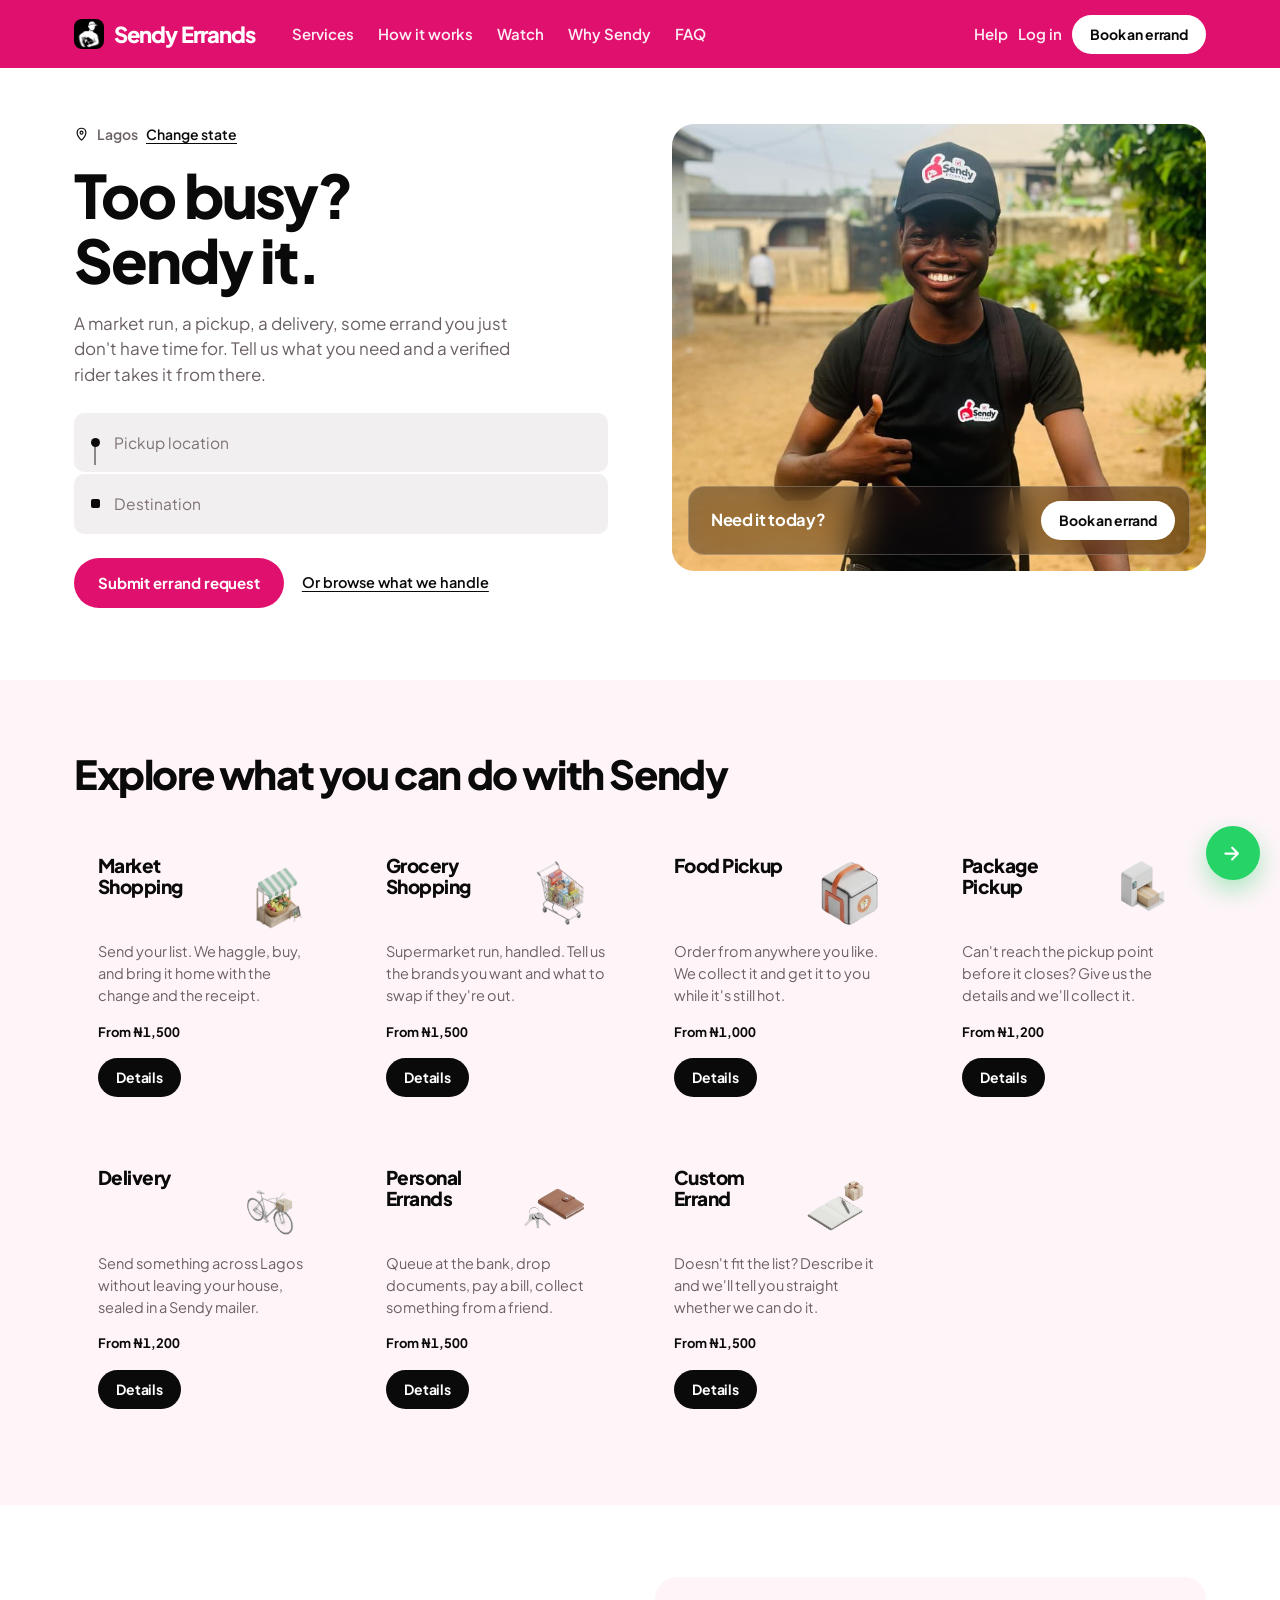
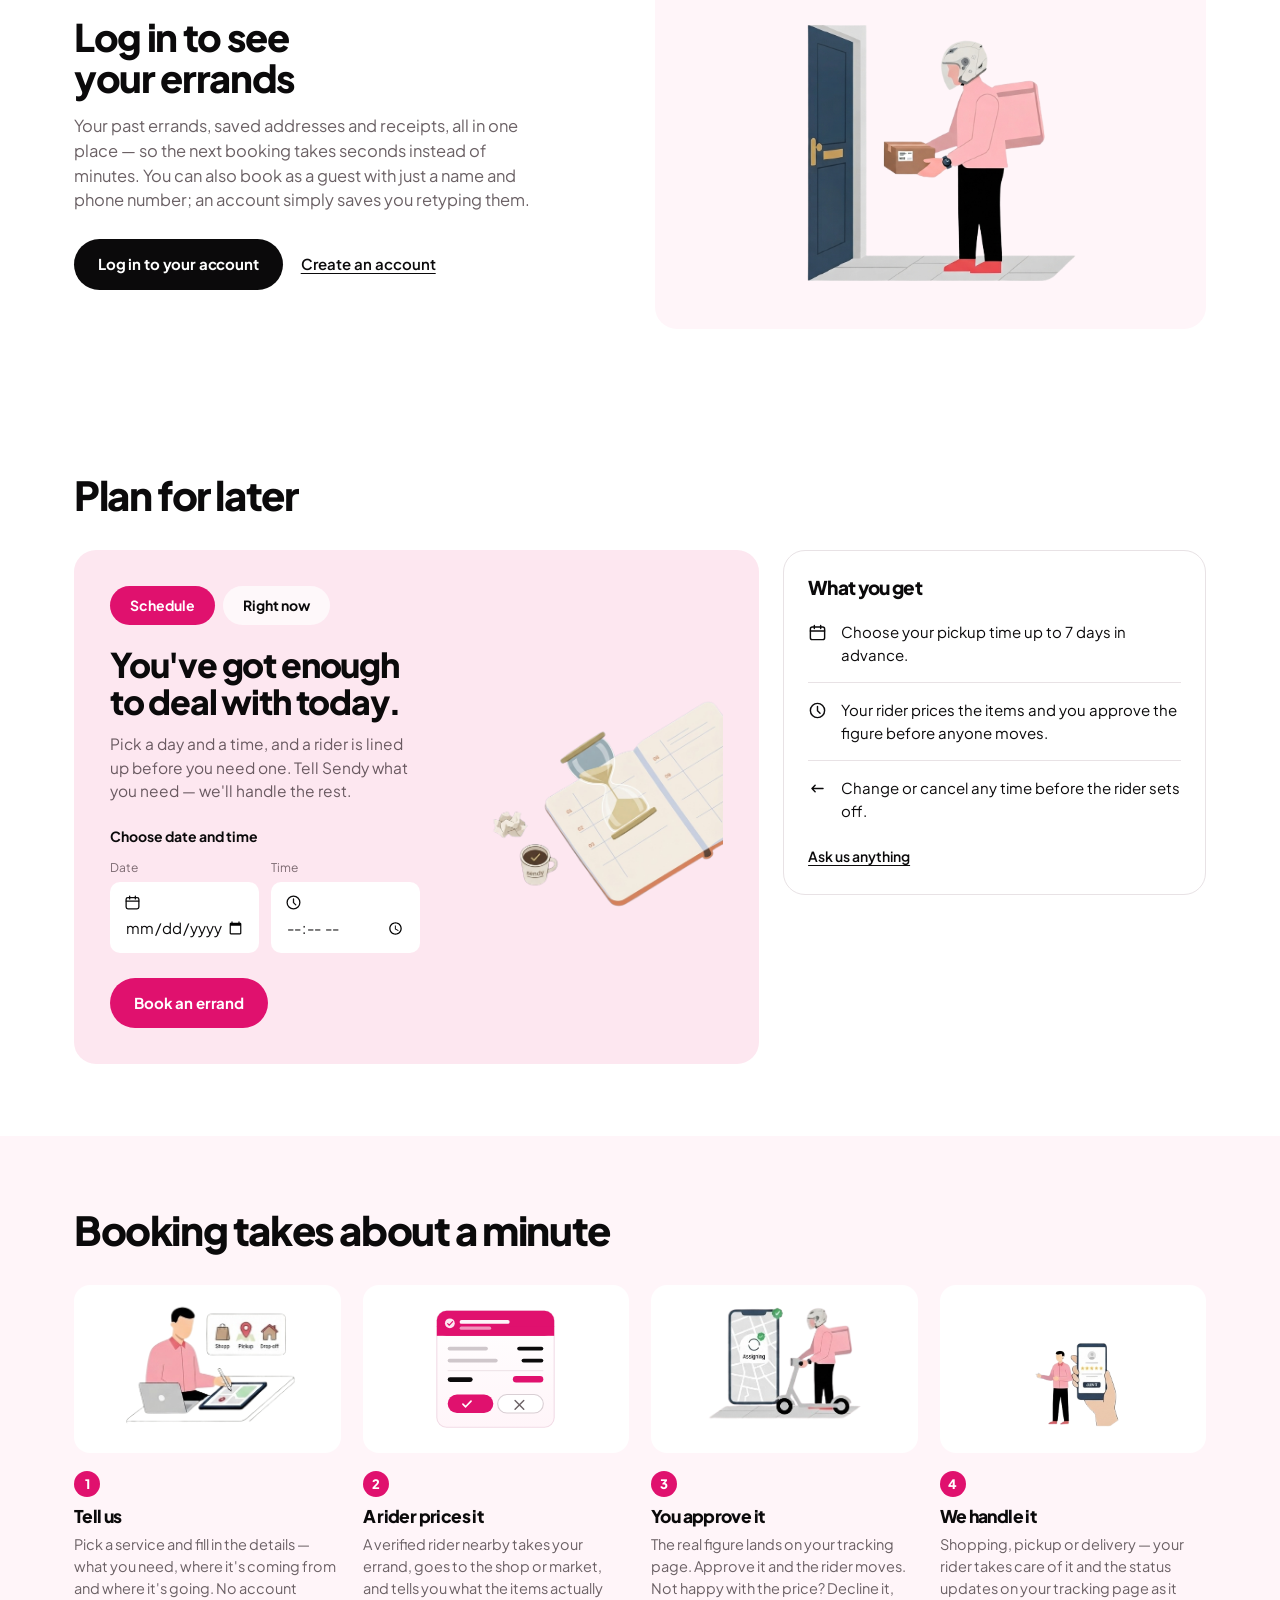
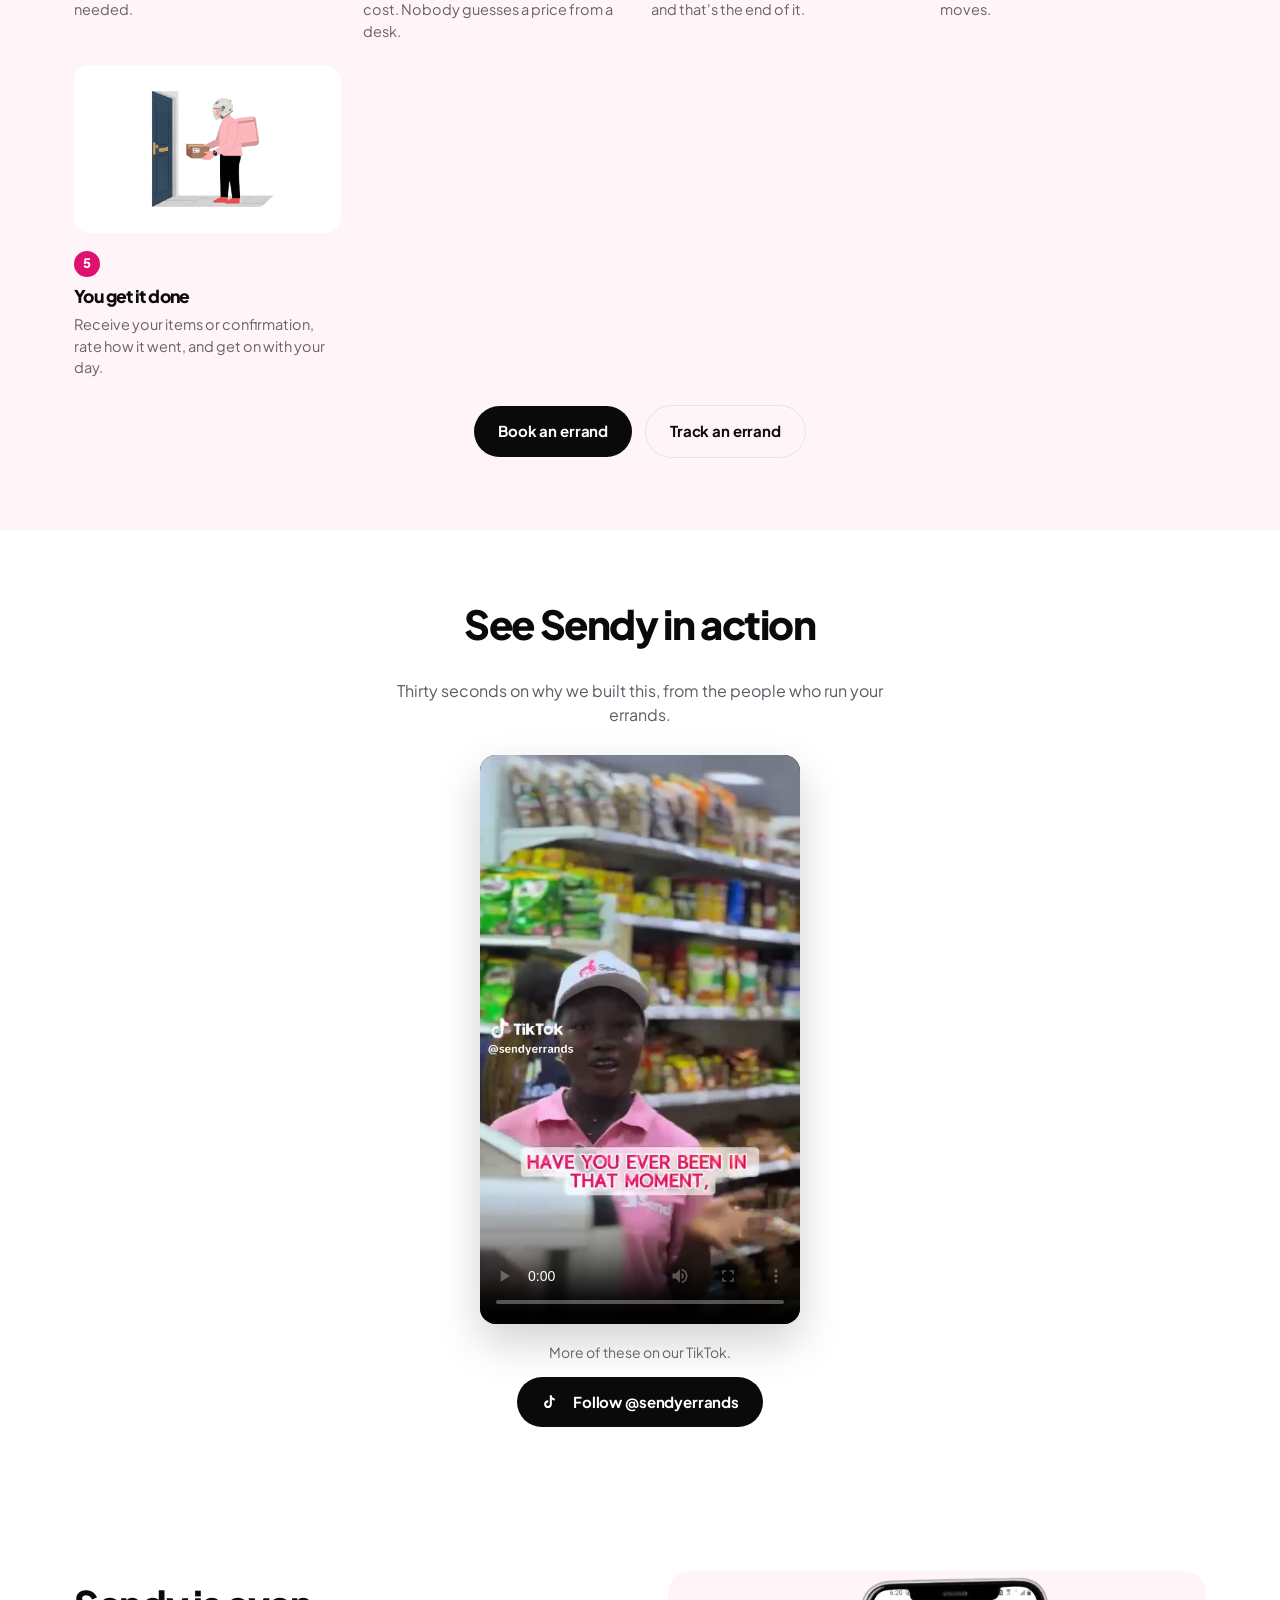
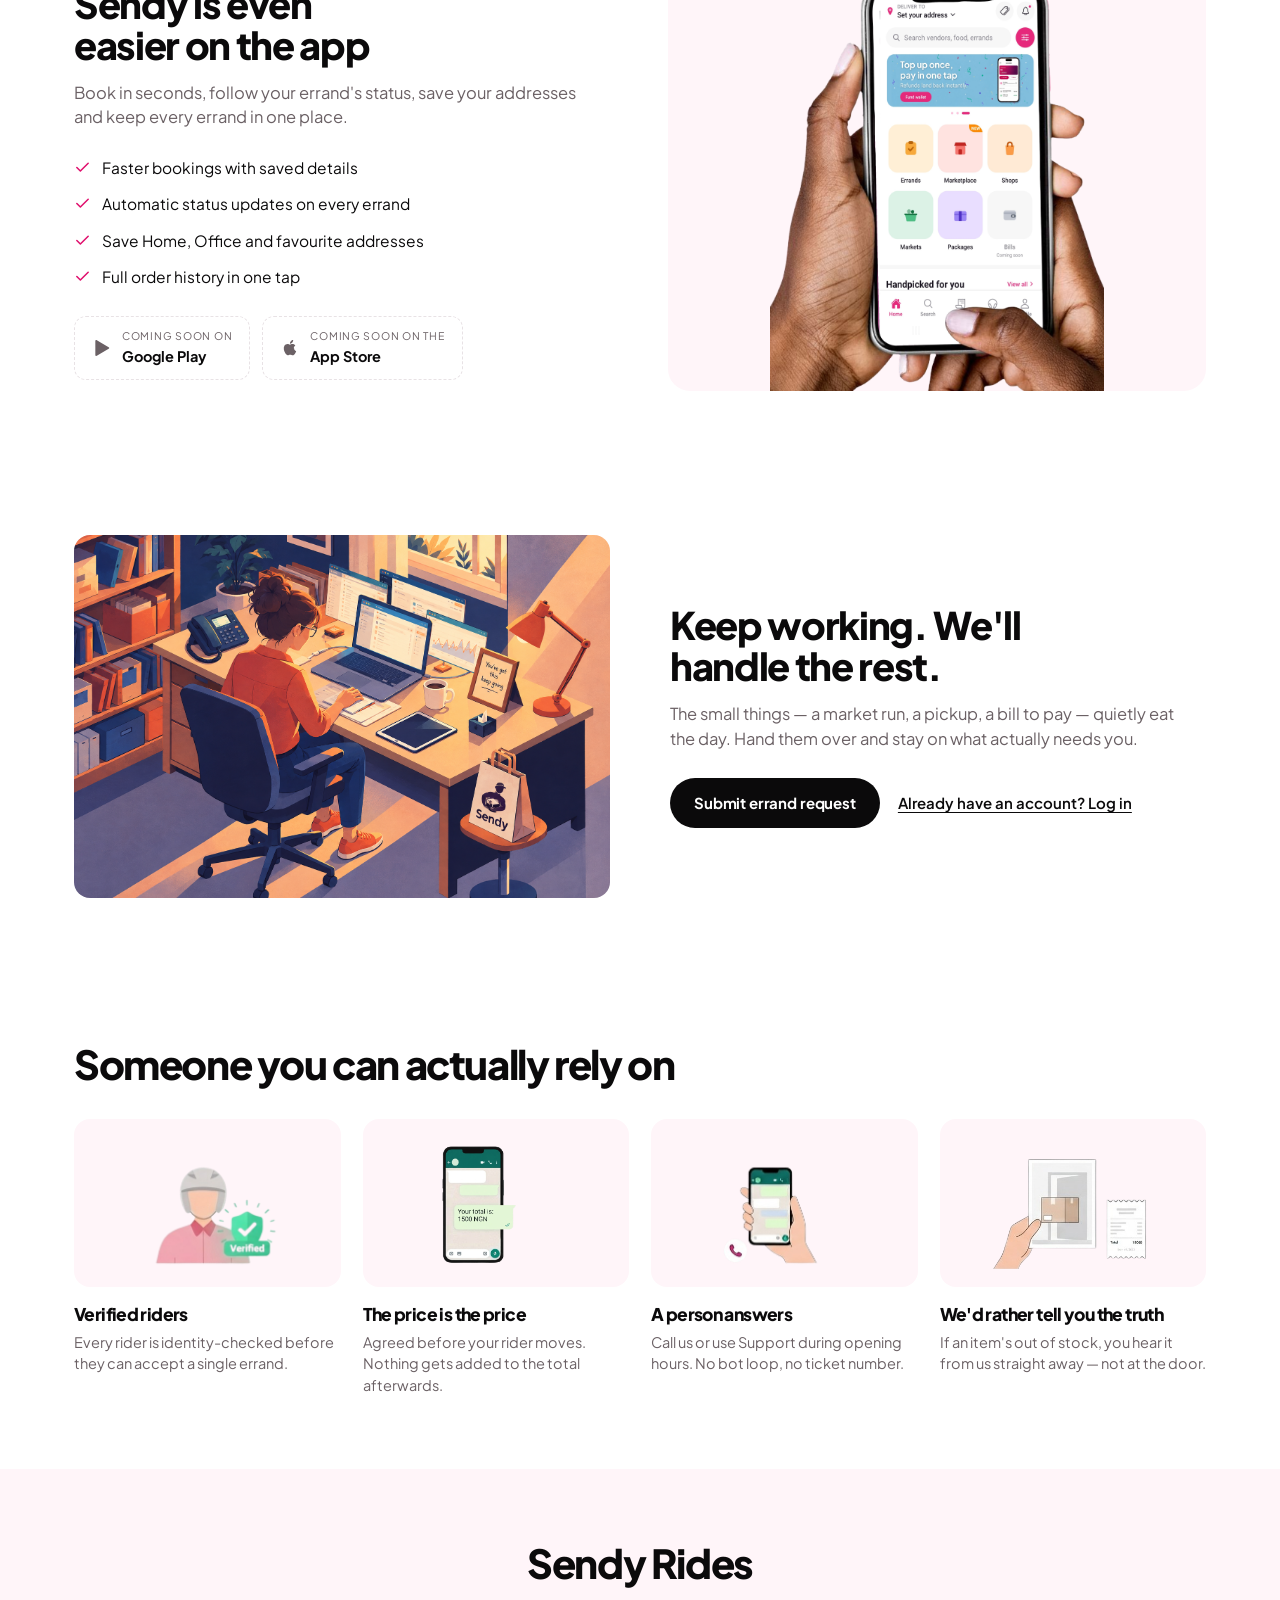
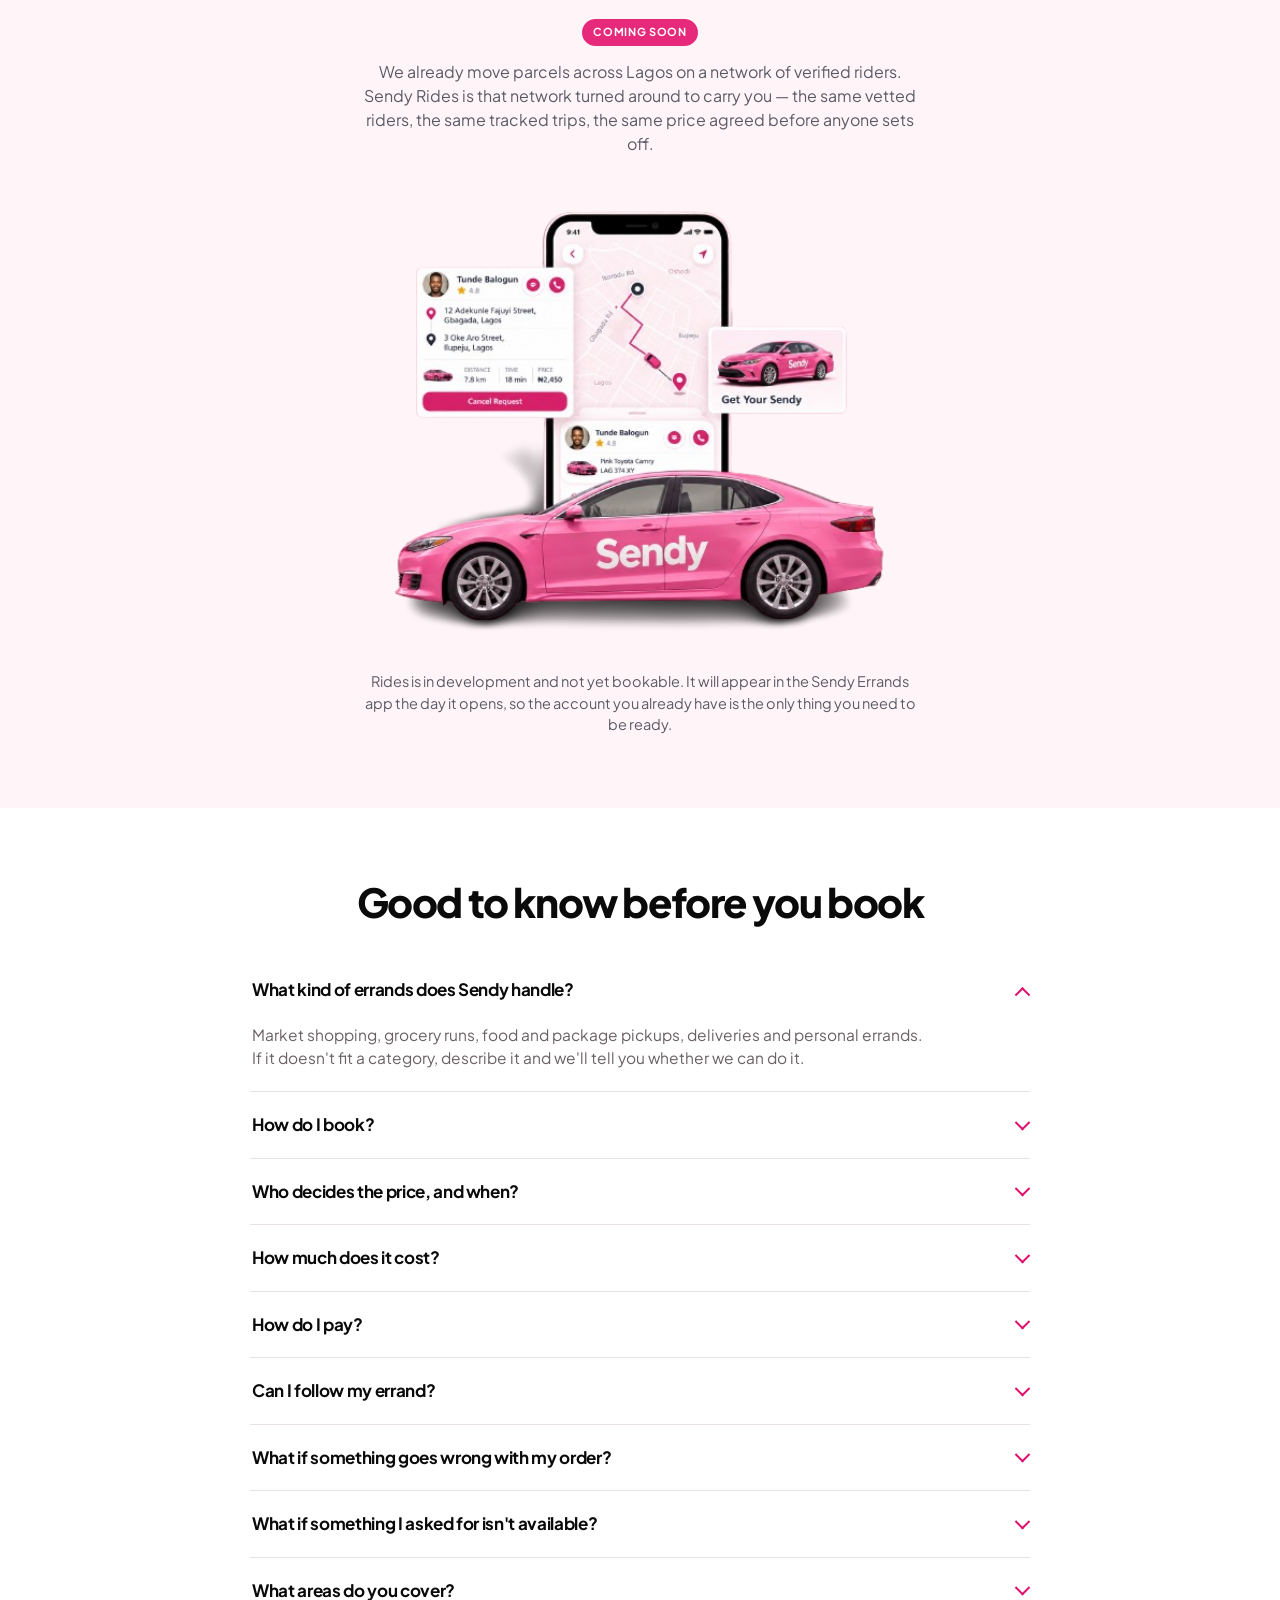
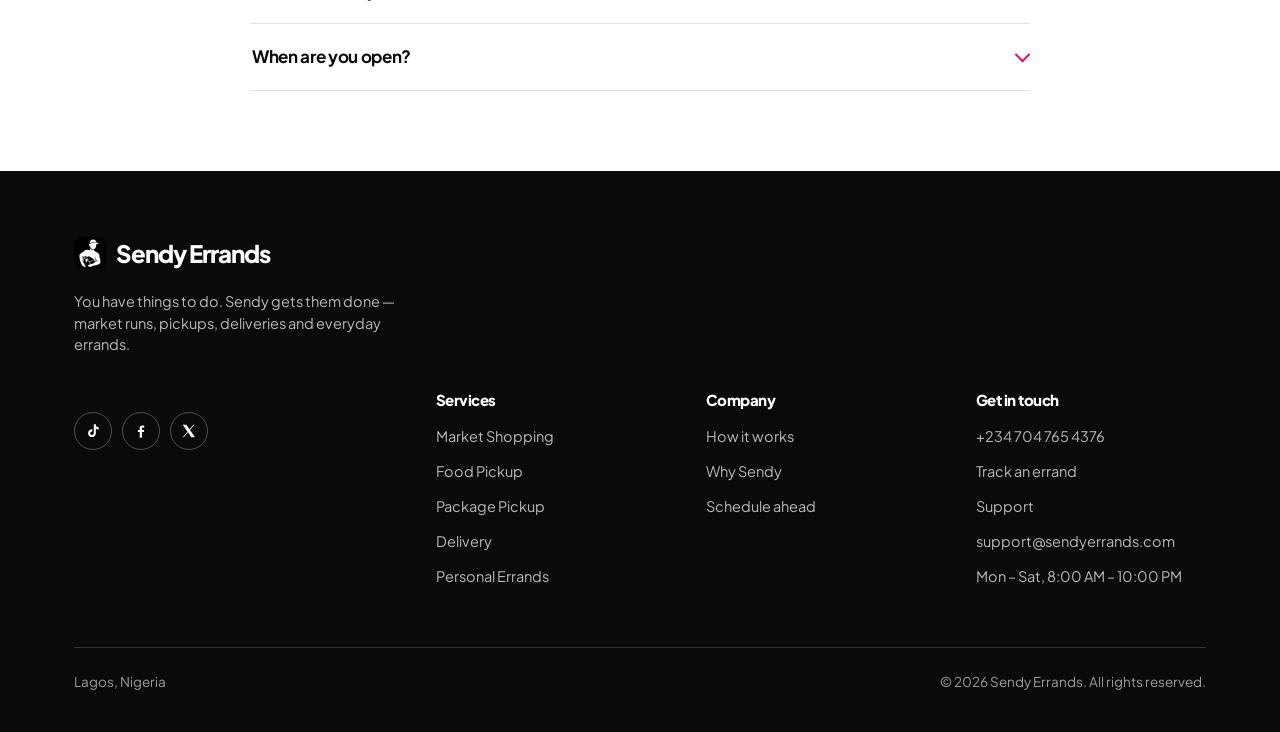
==== commit 7ef3262f: "Call the business by its name, and let people pick any state The nav and the footer said "Sendy". Th" ====
--- a/index.html
+++ b/index.html
@@ -23,7 +23,7 @@
   <div class="wrap nav__in">
     <a href="#top" class="nav__brand" id="top">
       <img src="img/logo-badge.png" alt="">
-      Sendy
+      Sendy Errands
     </a>
 
     <nav class="nav__links" aria-label="Primary">
@@ -65,17 +65,65 @@
           <svg width="15" height="15" viewBox="0 0 24 24" aria-hidden="true"><path d="M12 21s7-6.6 7-12a7 7 0 1 0-14 0c0 5.4 7 12 7 12Z" stroke="currentColor" stroke-width="1.9" fill="none" stroke-linecap="round" stroke-linejoin="round"/><circle cx="12" cy="9" r="2.3" stroke="currentColor" stroke-width="1.9" fill="none"/></svg>
           <!-- Rendered with the real default, not a spinner: the page is correct
                before the IP lookup returns, and stays correct if it never does. -->
-          <span id="place">Lagos, Nigeria</span>
-          <button type="button" class="hero__change" id="change-city">Change city</button>
-          <select class="hero__city-select" id="city-select" aria-label="Choose your city" hidden>
-            <option>Lagos, Nigeria</option>
-            <option>Abuja, Nigeria</option>
-            <option>Ibadan, Nigeria</option>
-            <option>Port Harcourt, Nigeria</option>
-            <option>Benin City, Nigeria</option>
-            <option>Enugu, Nigeria</option>
-            <option>Kano, Nigeria</option>
-            <option>Abeokuta, Nigeria</option>
+          <!-- Must be one of the select's options verbatim: opening the picker
+               sets sel.value from this text, and an unmatched value blanks it. -->
+          <span id="place">Lagos</span>
+          <button type="button" class="hero__change" id="change-city">Change state</button>
+          <!--
+            States rather than a short list of cities, and all of them.
+
+            Eight cities meant anyone outside them had no way to say where they
+            were, which on a page whose whole job is "do you reach me?" reads as
+            "no". States are also the unit the rest of the system prices in —
+            the parcel fee is decided by whether a delivery crosses a state
+            line — so the vocabulary now matches end to end.
+
+            Grouped rather than one flat run of 37: alphabetical is right for
+            scanning a dropdown, but burying Lagos between Kwara and Nasarawa
+            when most visitors are in Lagos costs everyone a scroll.
+          -->
+          <select class="hero__city-select" id="city-select" aria-label="Choose your state" hidden>
+            <optgroup label="Where we are busiest">
+              <option>Lagos</option>
+              <option>FCT - Abuja</option>
+              <option>Rivers</option>
+              <option>Oyo</option>
+              <option>Kano</option>
+            </optgroup>
+            <optgroup label="All states">
+              <option>Abia</option>
+              <option>Adamawa</option>
+              <option>Akwa Ibom</option>
+              <option>Anambra</option>
+              <option>Bauchi</option>
+              <option>Bayelsa</option>
+              <option>Benue</option>
+              <option>Borno</option>
+              <option>Cross River</option>
+              <option>Delta</option>
+              <option>Ebonyi</option>
+              <option>Edo</option>
+              <option>Ekiti</option>
+              <option>Enugu</option>
+              <option>Gombe</option>
+              <option>Imo</option>
+              <option>Jigawa</option>
+              <option>Kaduna</option>
+              <option>Katsina</option>
+              <option>Kebbi</option>
+              <option>Kogi</option>
+              <option>Kwara</option>
+              <option>Nasarawa</option>
+              <option>Niger</option>
+              <option>Ogun</option>
+              <option>Ondo</option>
+              <option>Osun</option>
+              <option>Plateau</option>
+              <option>Sokoto</option>
+              <option>Taraba</option>
+              <option>Yobe</option>
+              <option>Zamfara</option>
+            </optgroup>
           </select>
         </span>
 
@@ -549,7 +597,7 @@
 <!-- includes/footer.php -->
 <footer class="foot">
   <div class="wrap">
-    <a href="#top" class="foot__brand"><img src="img/logo-badge.png" alt="">Sendy</a>
+    <a href="#top" class="foot__brand"><img src="img/logo-badge.png" alt="">Sendy Errands</a>
     <p class="foot__about">You have things to do. Sendy gets them done — market runs, pickups, deliveries and everyday errands.</p>
 
     <div class="foot__grid">
@@ -652,8 +700,17 @@
     if (open) sel.focus();
   }
 
+  /* Every value the picker can represent. Anything else must not reach the
+     label, because opening the picker does sel.value = the label text — and a
+     value with no matching option silently blanks the select. */
+  var KNOWN = Array.prototype.map.call(sel.options, function (o) { return o.value; });
+  var isKnown = function (v) { return KNOWN.indexOf(v) !== -1; };
+
+  /* Stored values used to be "Lagos, Nigeria" — a city-and-country string the
+     state list cannot match. A returning visitor would otherwise be pinned to
+     a label the picker could not open on. */
   var chosen = read();
-  if (chosen) el.textContent = chosen;
+  if (chosen && isKnown(chosen)) el.textContent = chosen;
 
   btn.addEventListener('click', function () {
     sel.value = el.textContent.trim();
@@ -668,12 +725,16 @@
 
   // Best-effort, and only when the visitor has not already chosen. Any failure
   // — offline, blocked, rate-limited, adblocker — leaves the default standing.
-  if (chosen) return;
+  if (chosen && isKnown(chosen)) return;
   fetch('https://get.geojs.io/v1/ip/geo.json')
     .then(function (r) { return r.ok ? r.json() : null; })
     .then(function (d) {
-      if (!d || !d.city) return;
-      el.textContent = d.country ? d.city + ', ' + d.country : d.city;
+      if (!d) return;
+      /* region is the state; city is "Ikeja", which is in Lagos State but is
+         not a state. Reading the city was what produced labels the picker had
+         no option for. Anything unrecognised leaves the default standing,
+         which is the honest outcome for a guess that did not land. */
+      if (isKnown(d.region)) el.textContent = d.region;
     })
     .catch(function () {});
 })();
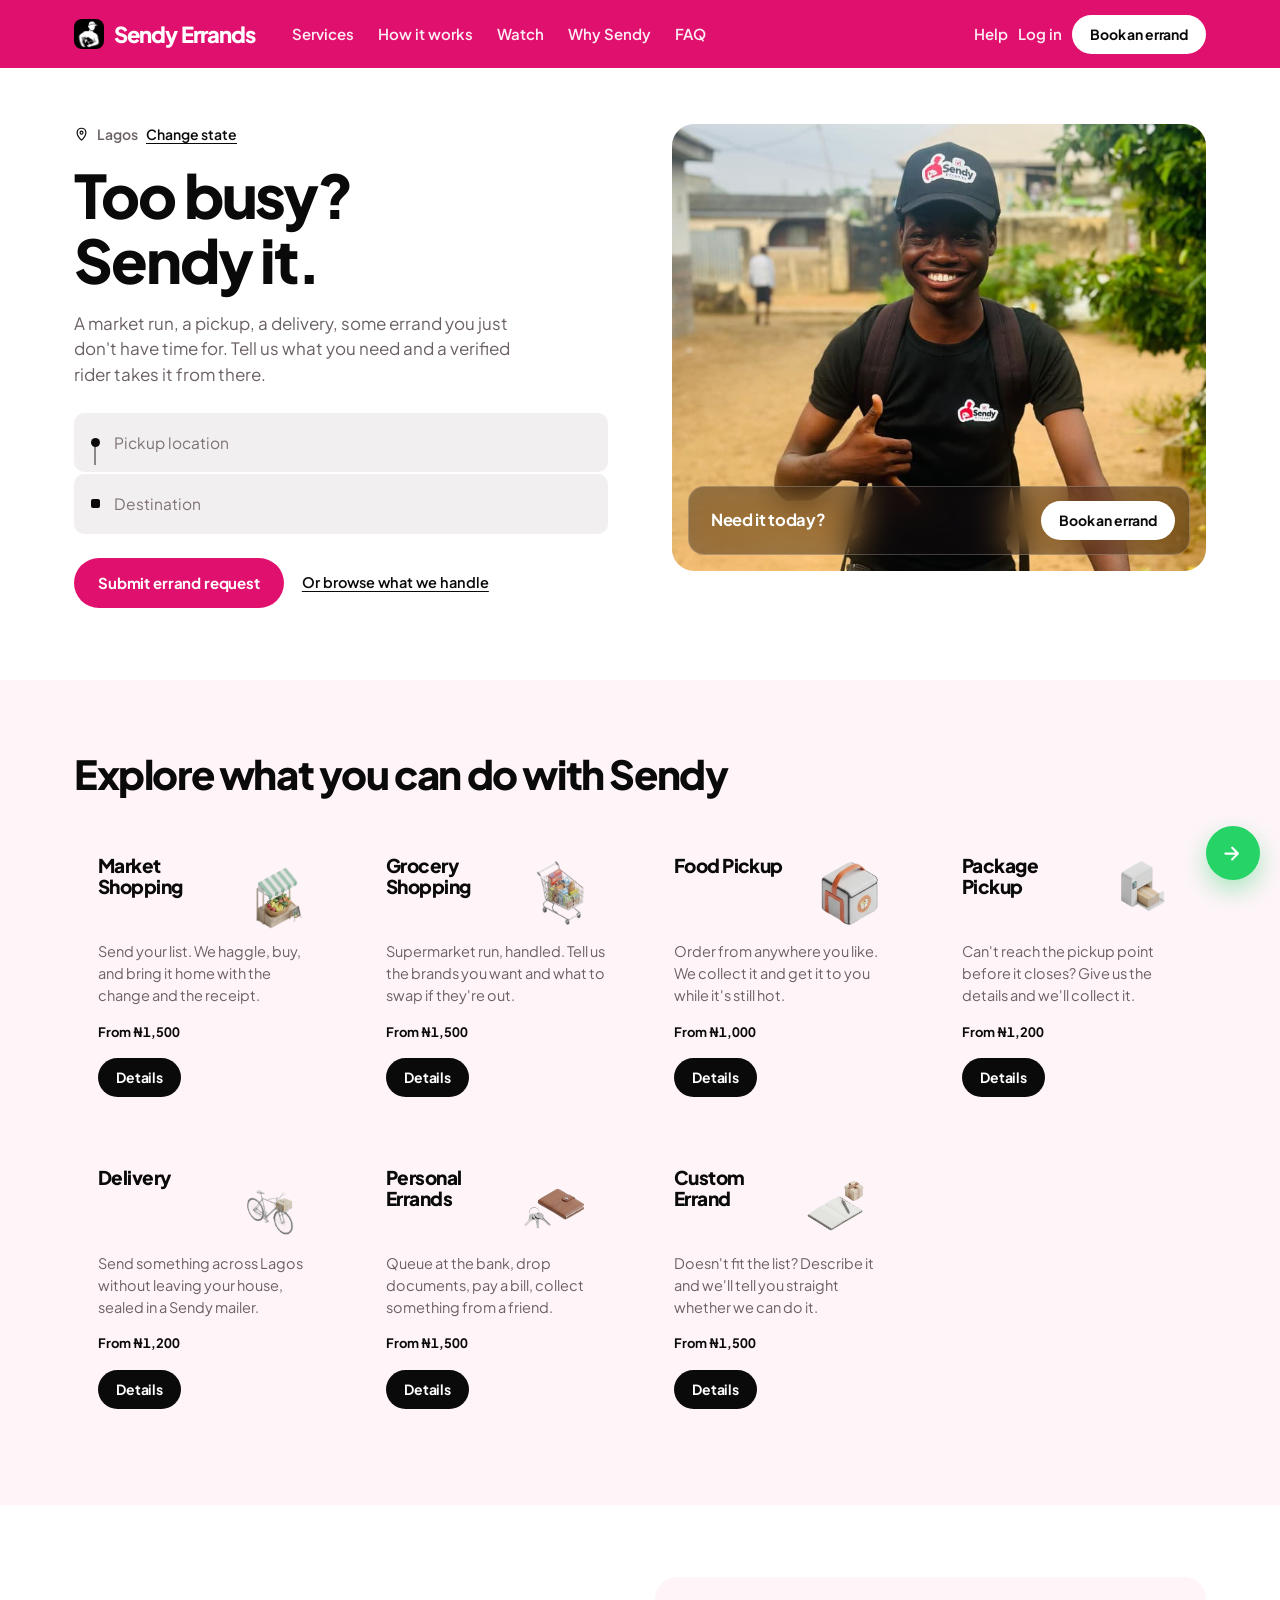
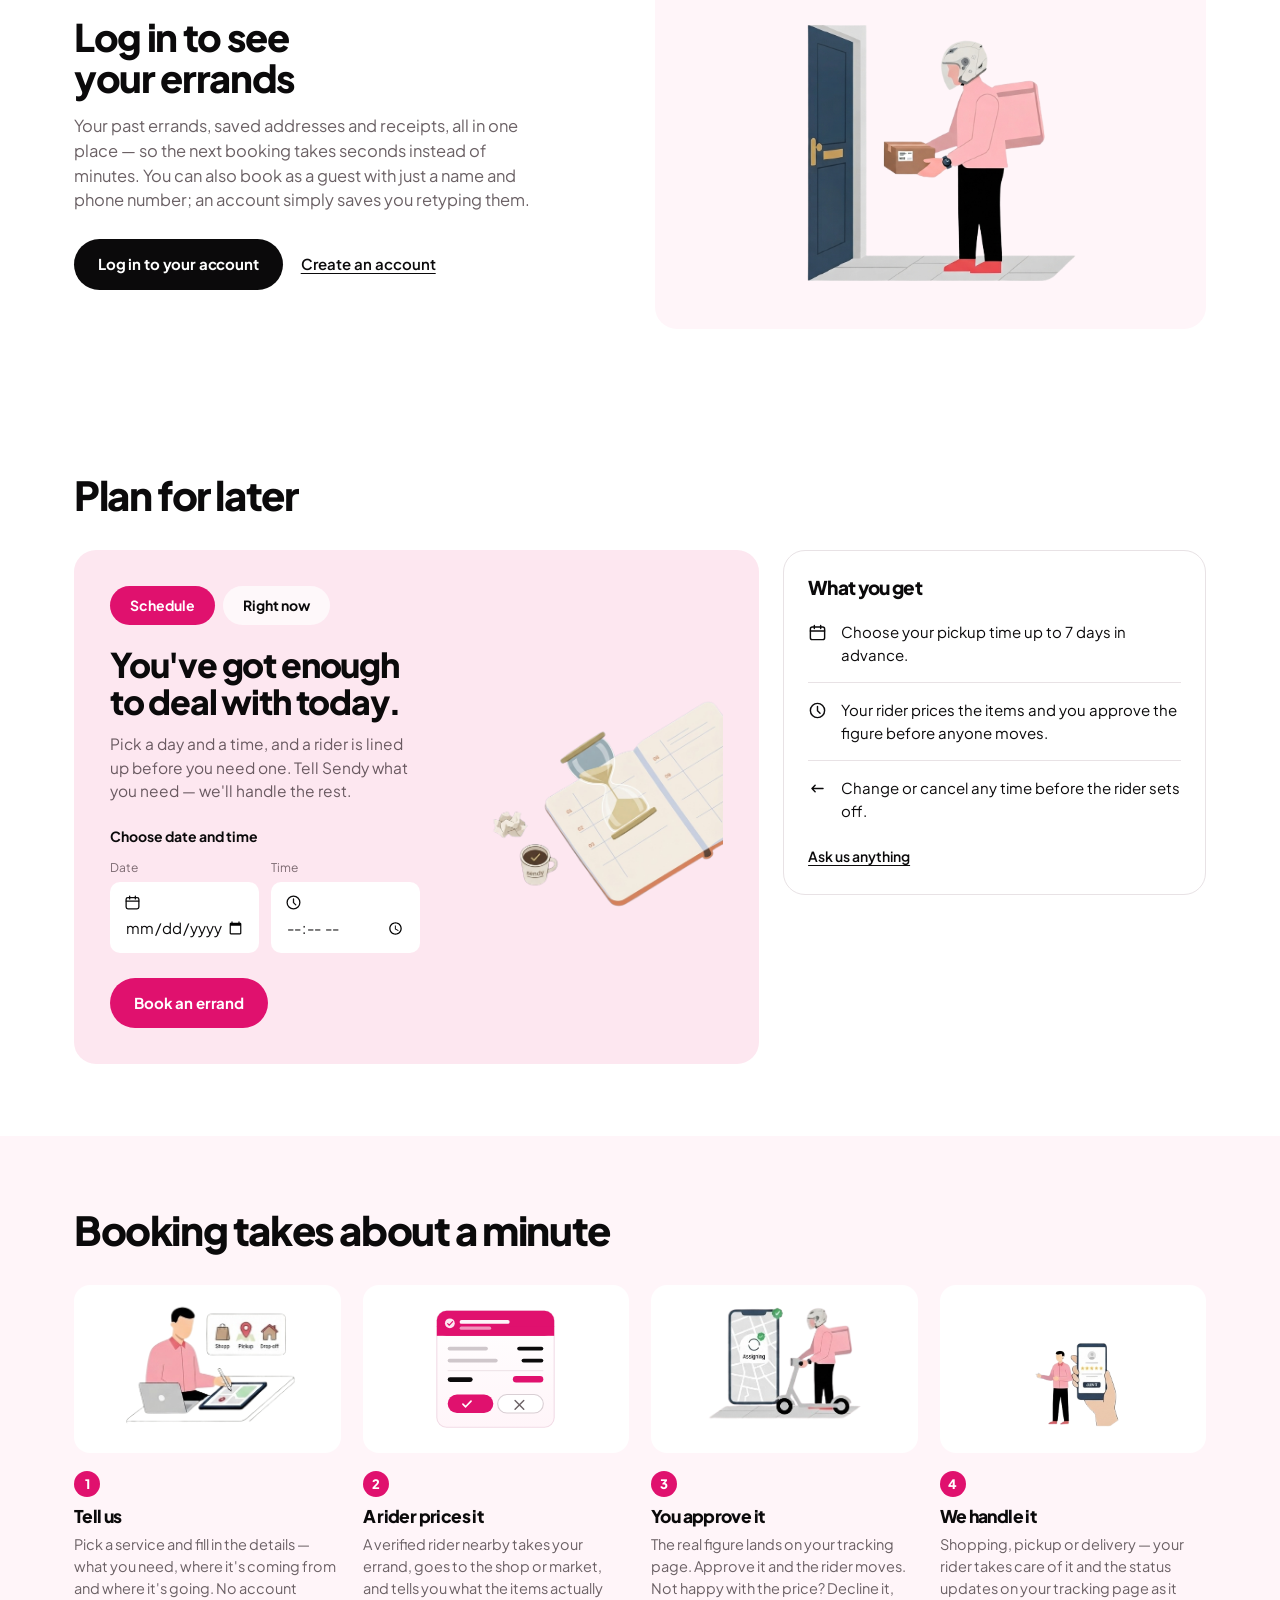
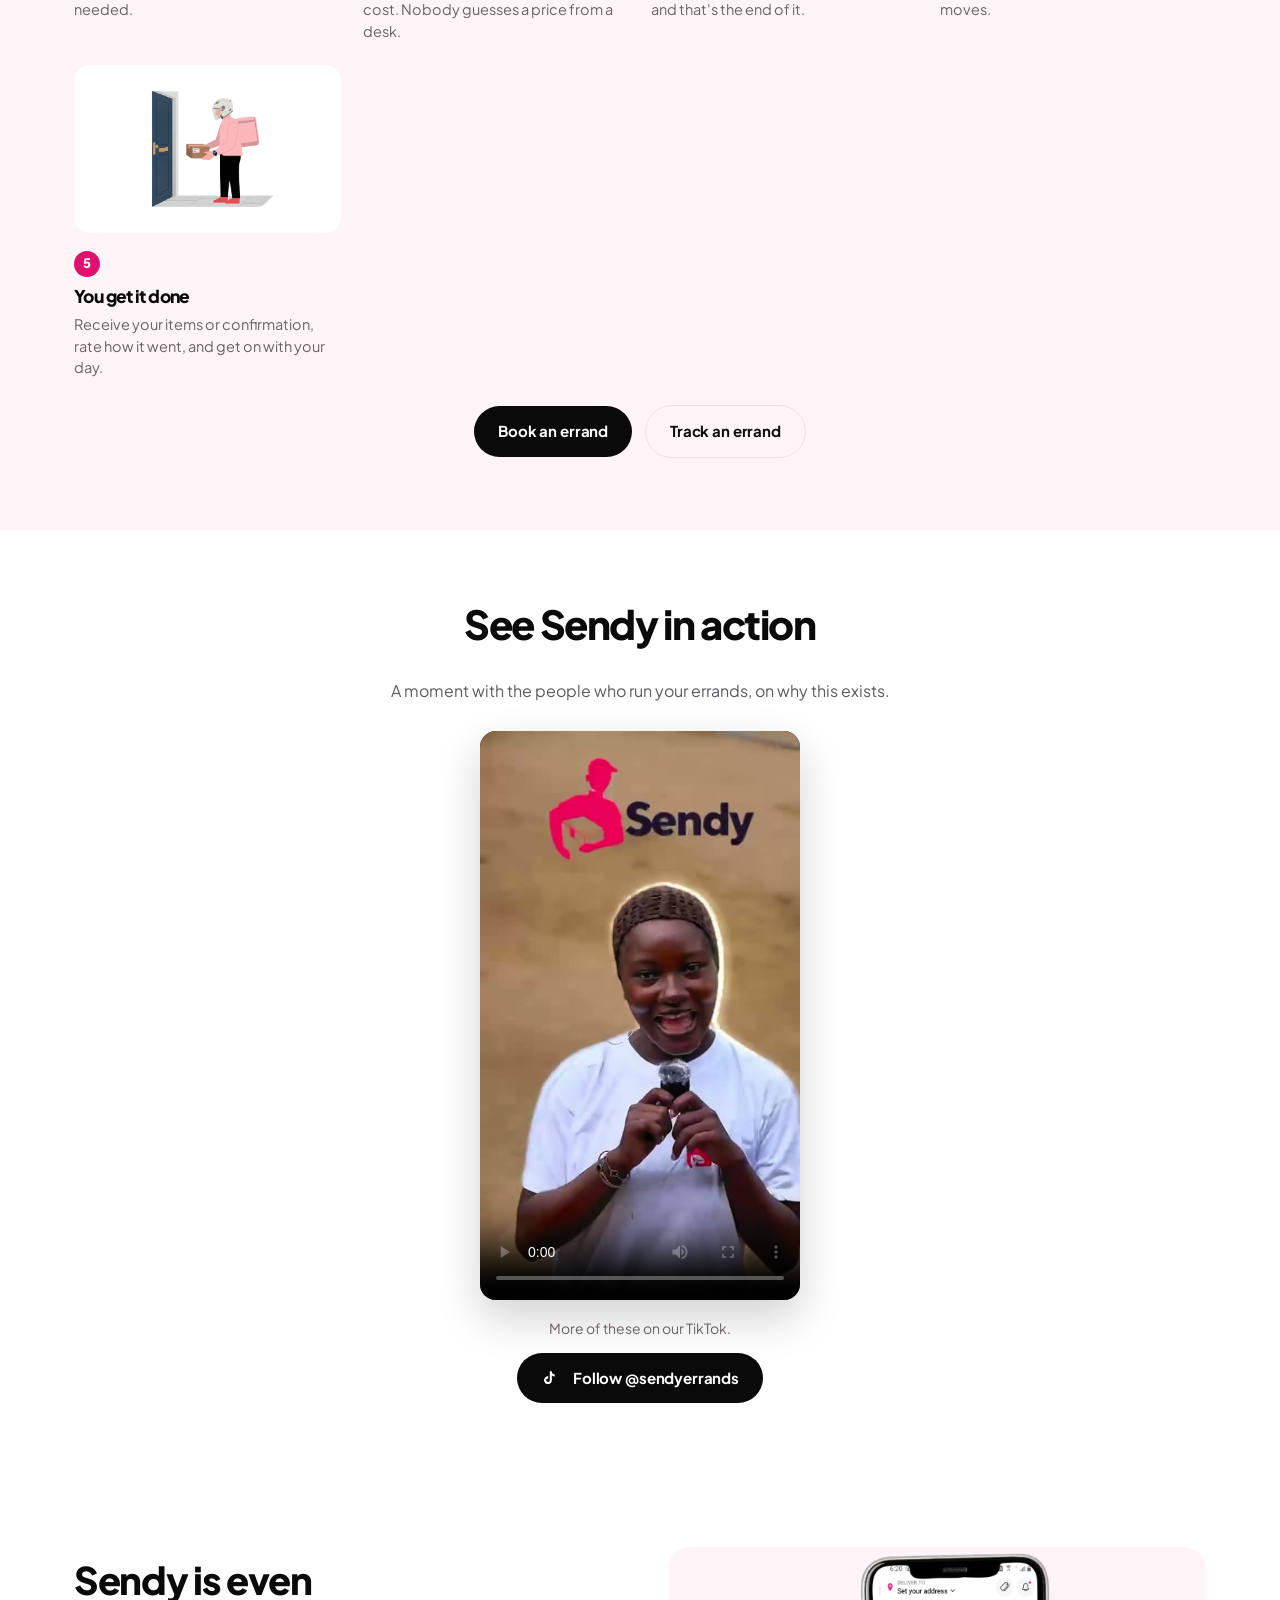
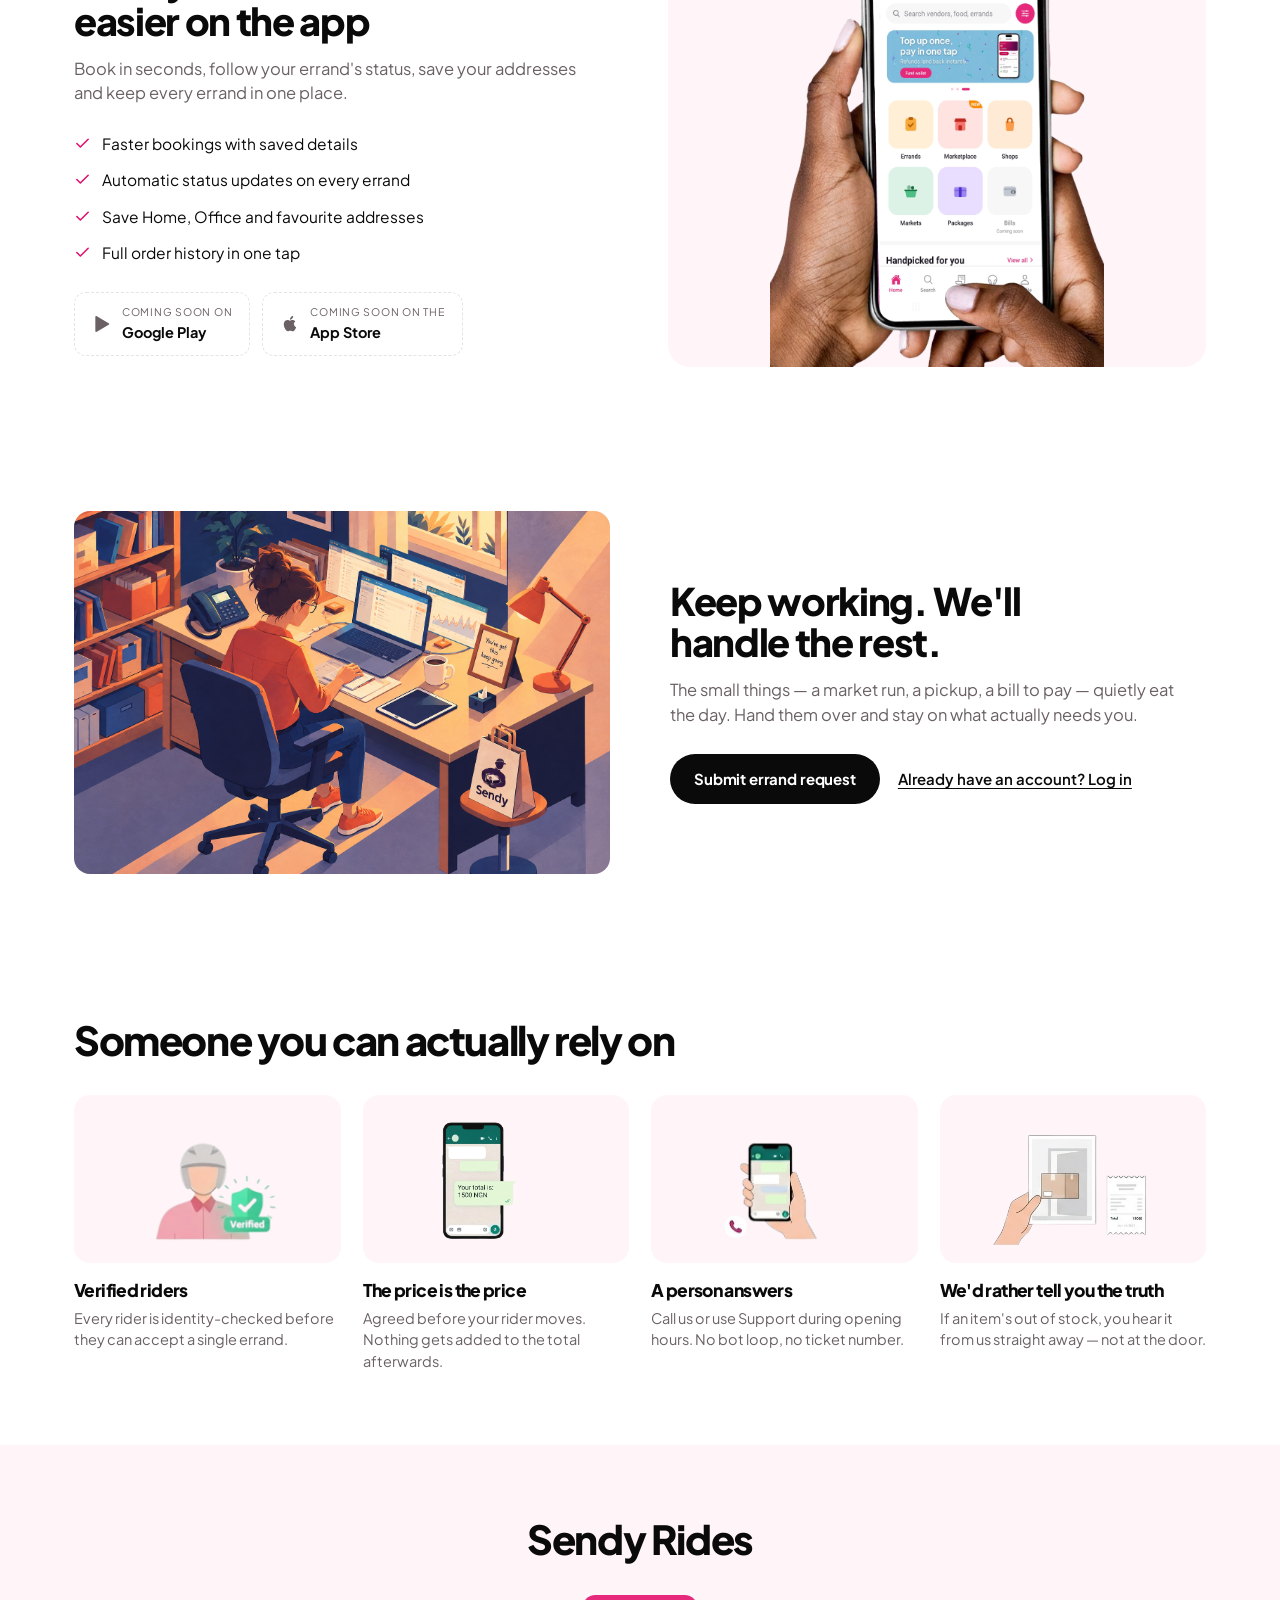
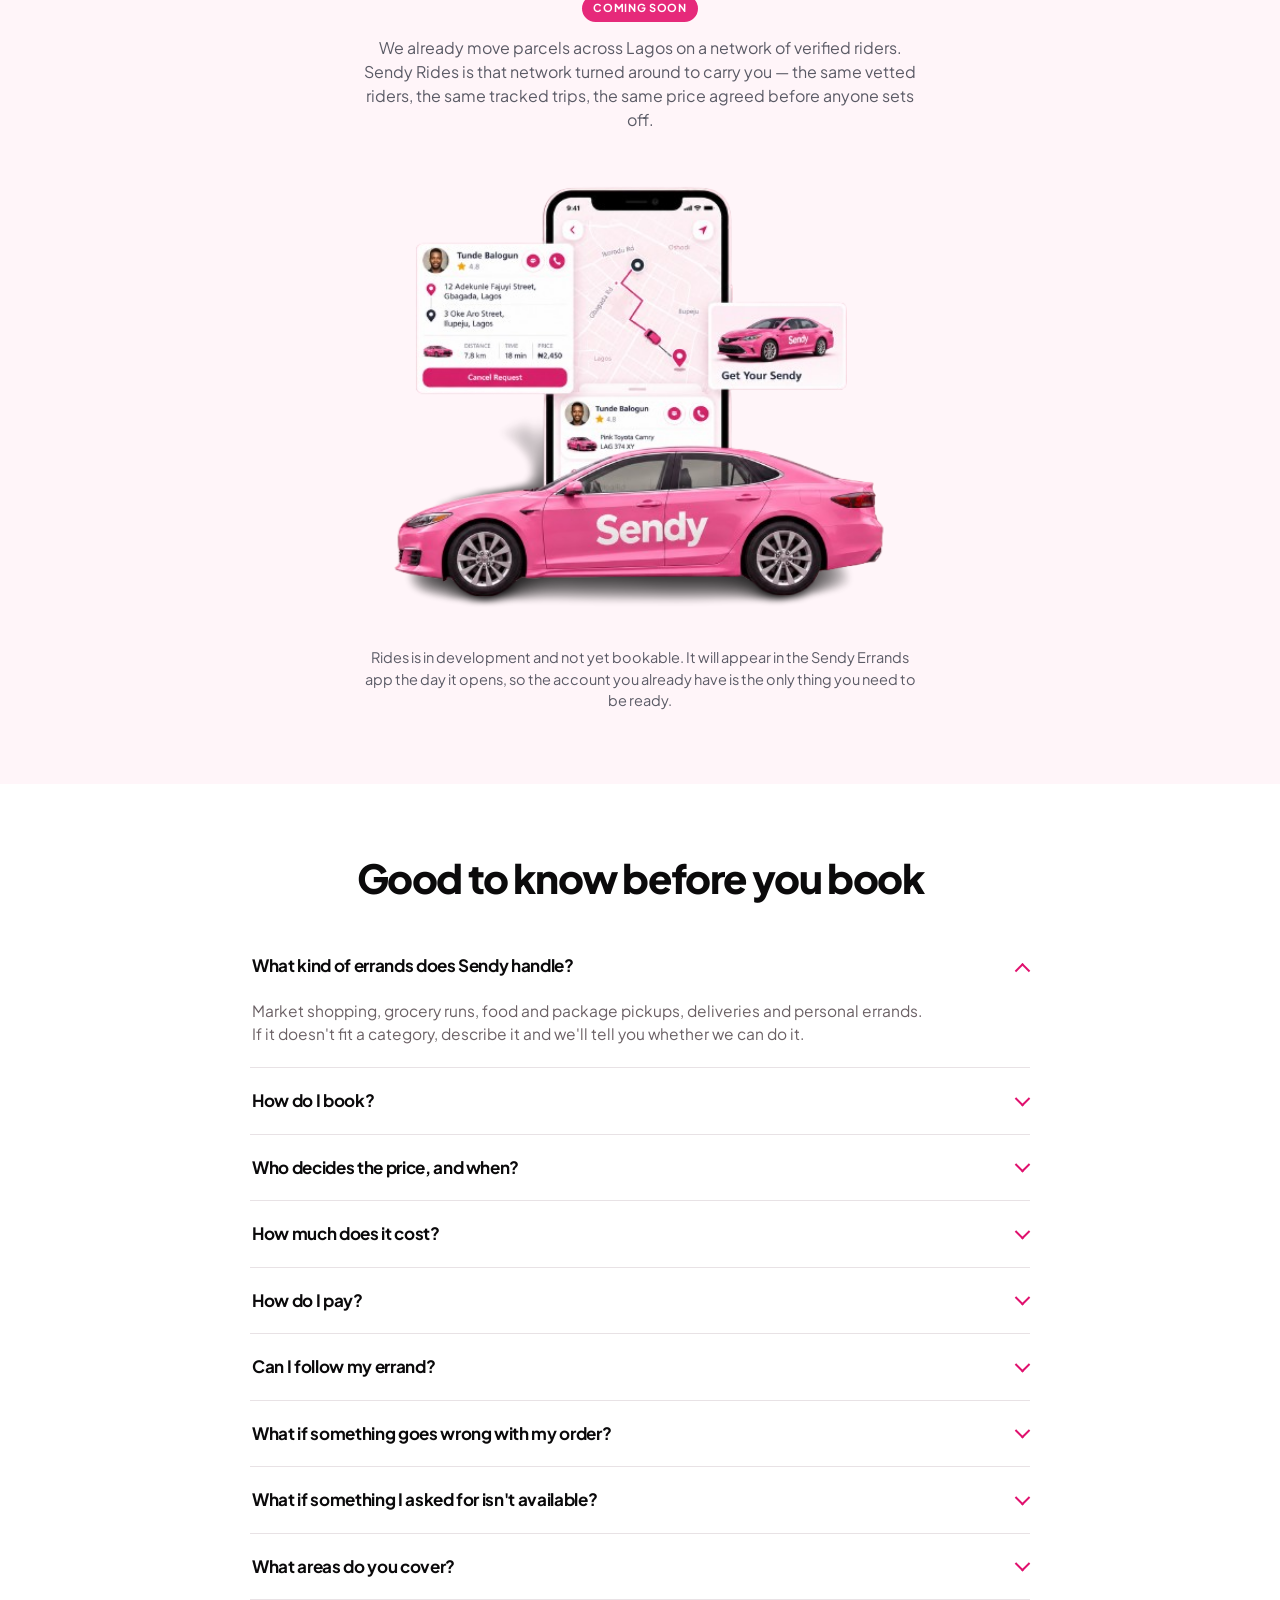
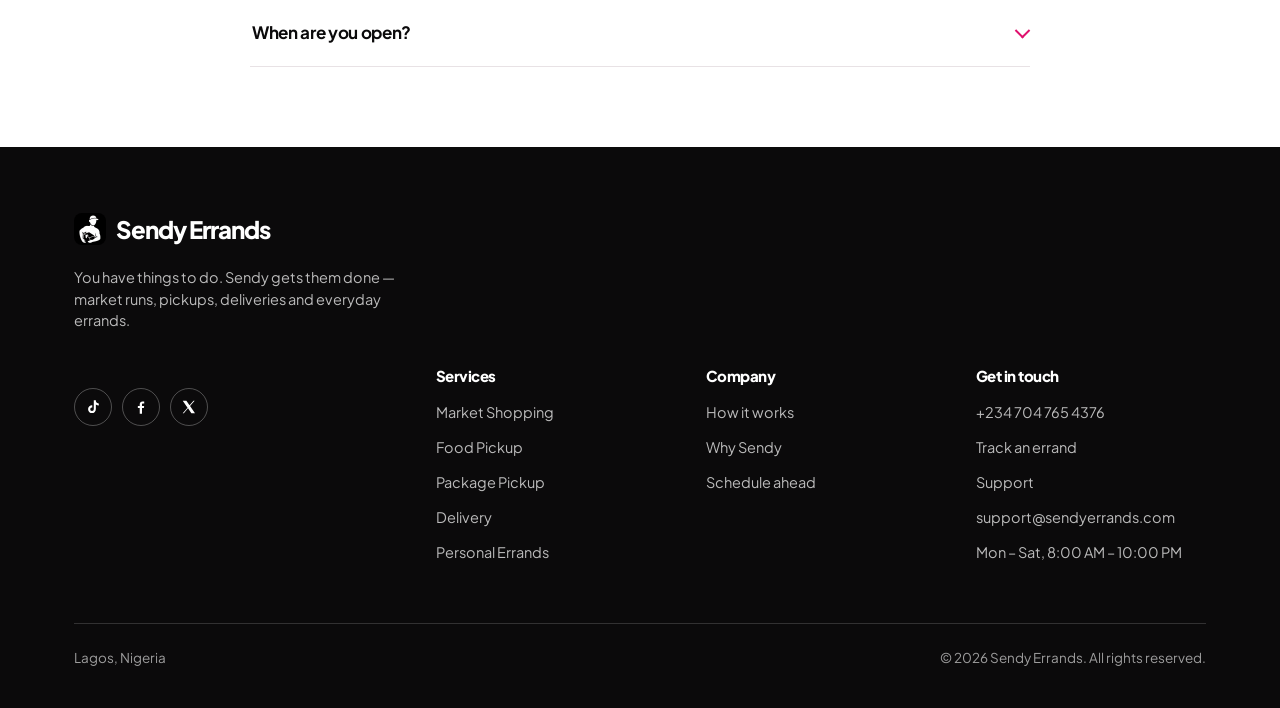
==== commit 322f59ba: "Swap the clip, and re-encode it so browsers can actually play it The replacement arrived as HEVC (H." ====
--- a/index.html
+++ b/index.html
@@ -398,7 +398,7 @@
     <div class="wrap">
       <h2 class="sec__title" style="text-align:center;">See Sendy in action</h2>
       <p style="text-align:center; max-width:520px; margin:0 auto 28px; color:#5b5b66;">
-        Thirty seconds on why we built this, from the people who run your errands.
+        A moment with the people who run your errands, on why this exists.
       </p>
 
       <div class="vid">
